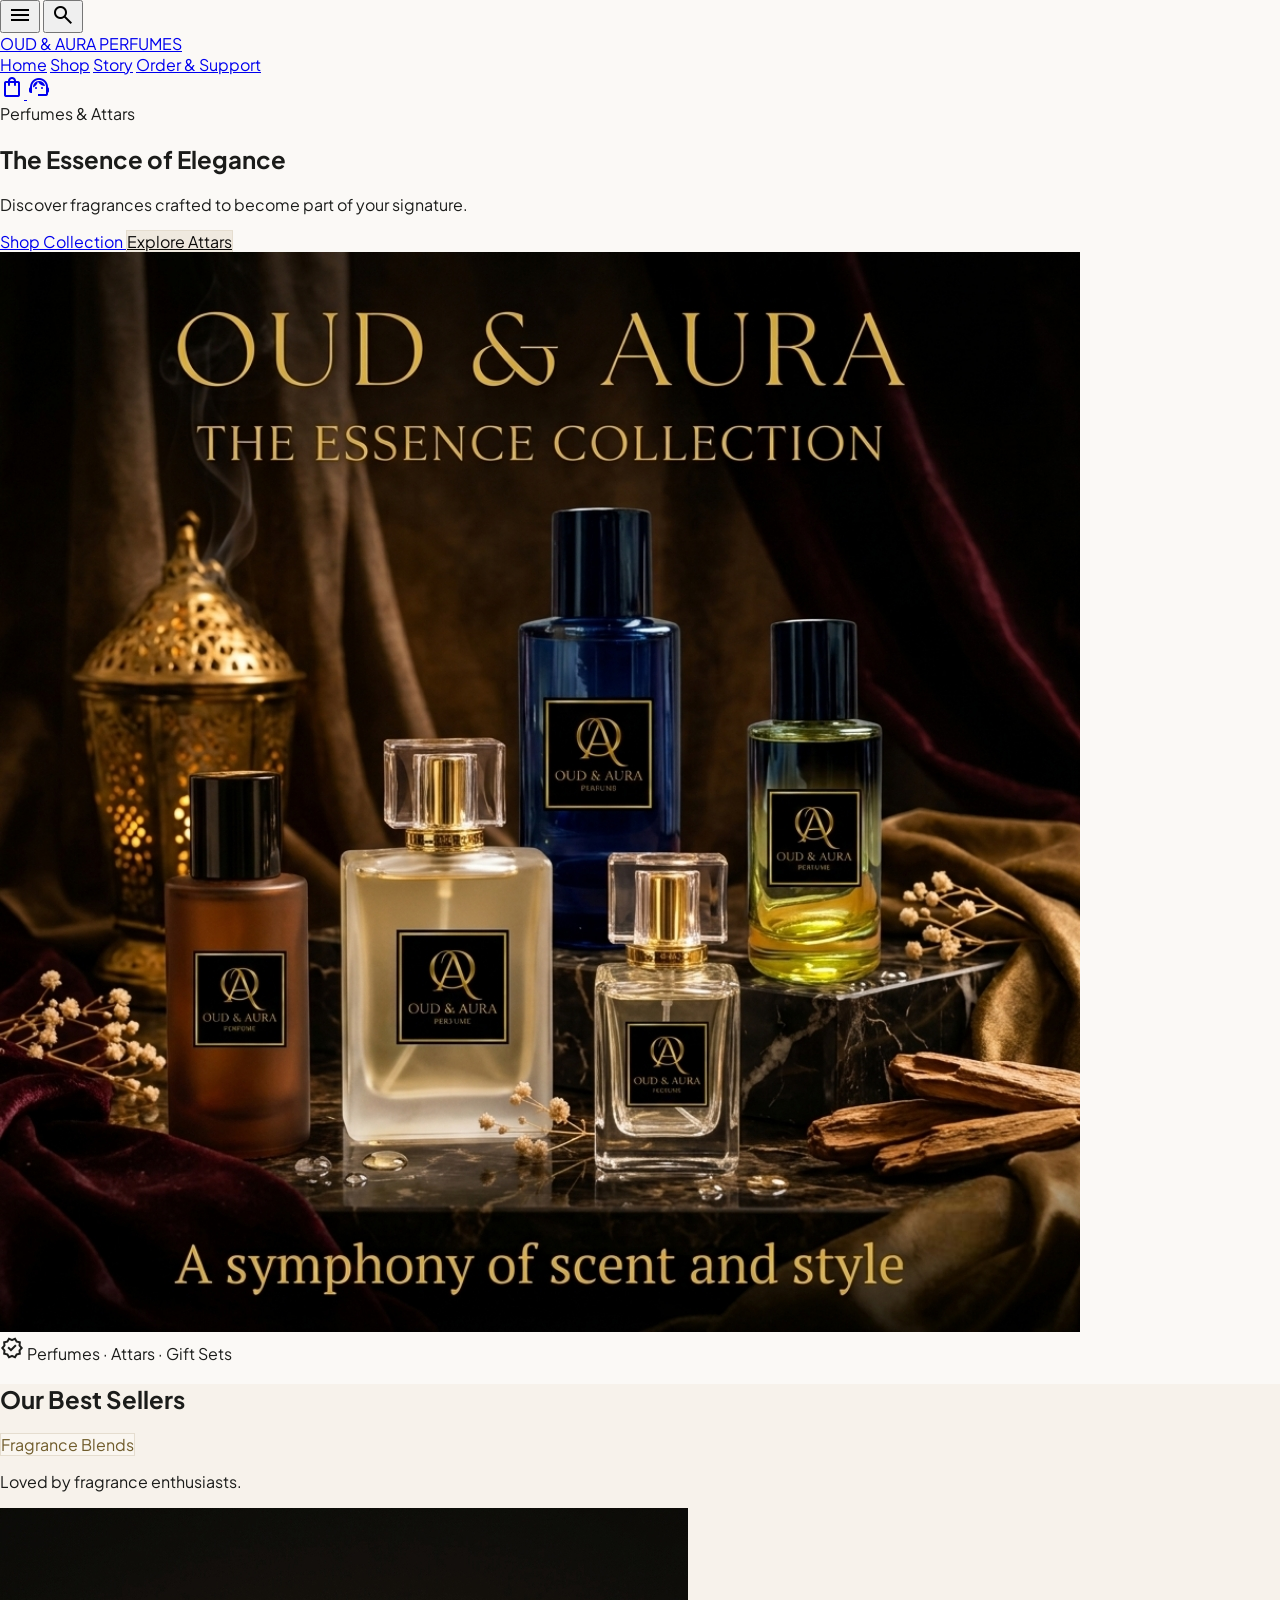
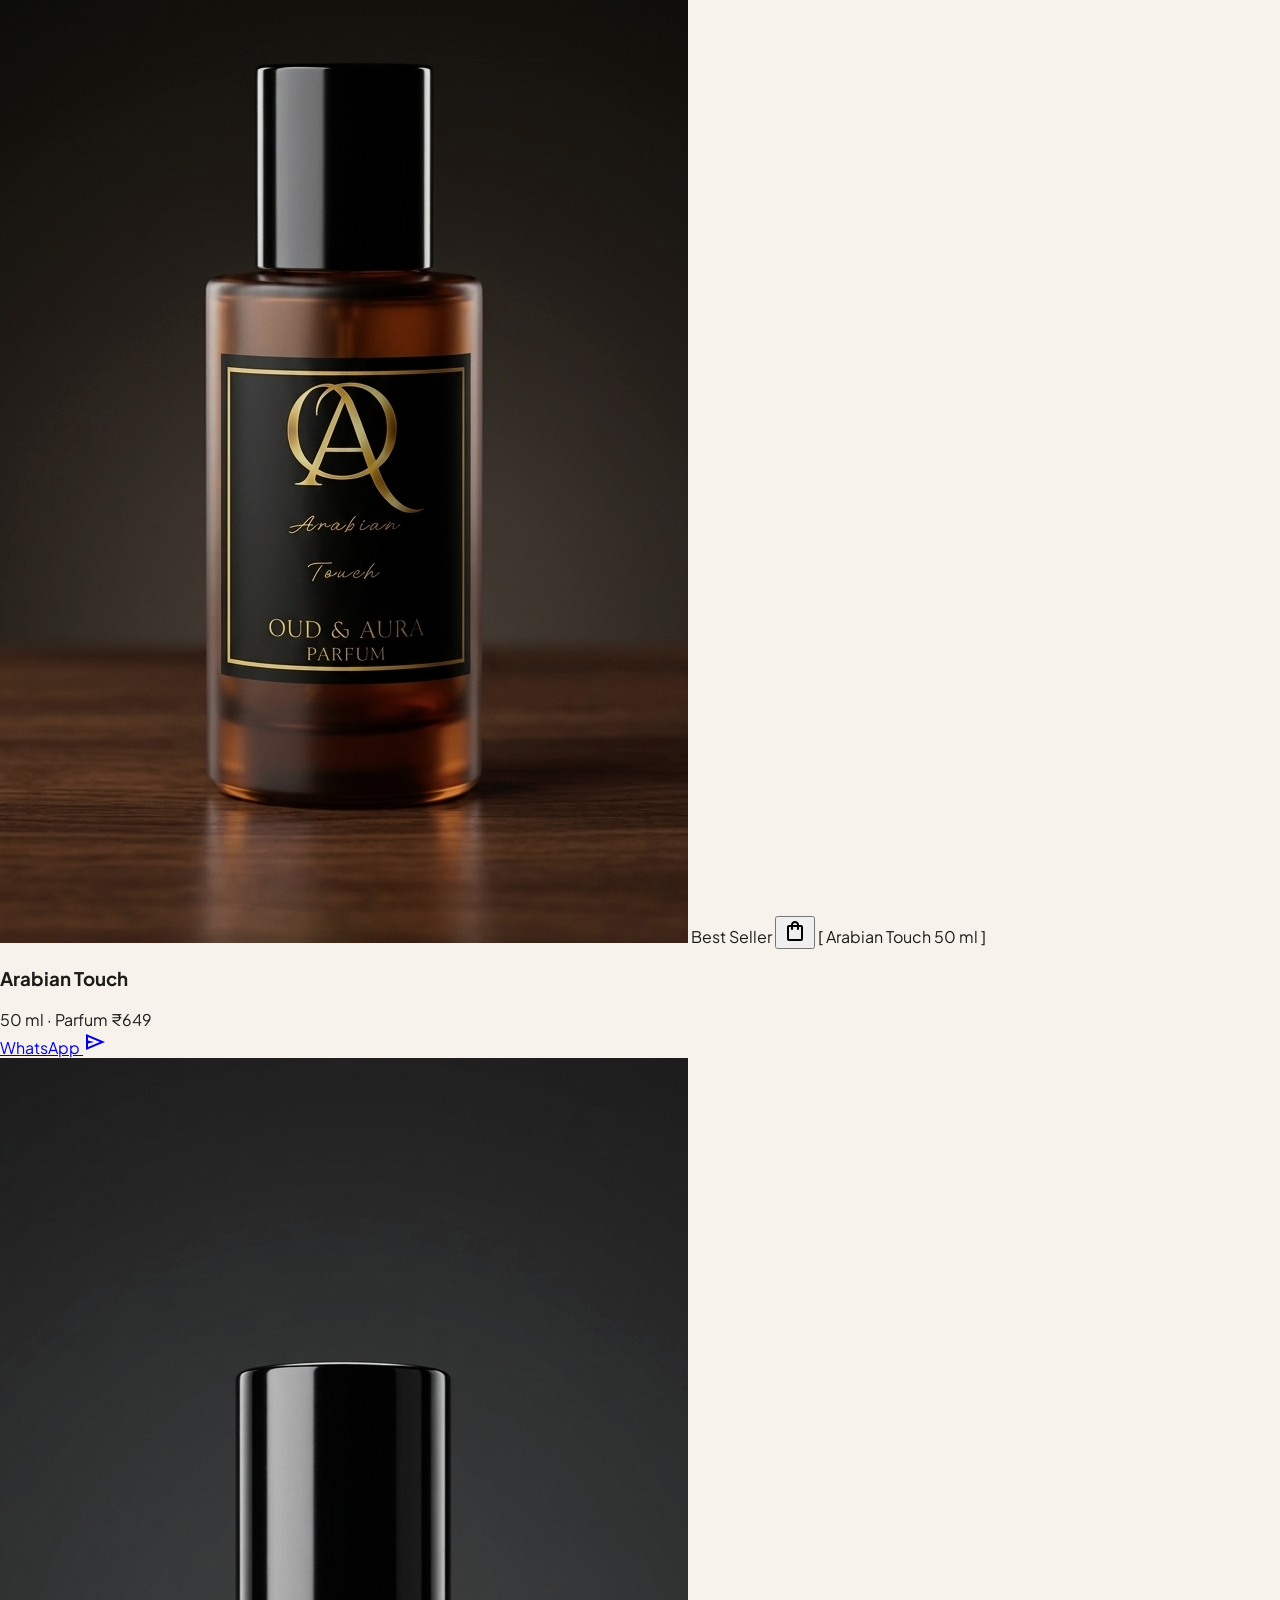
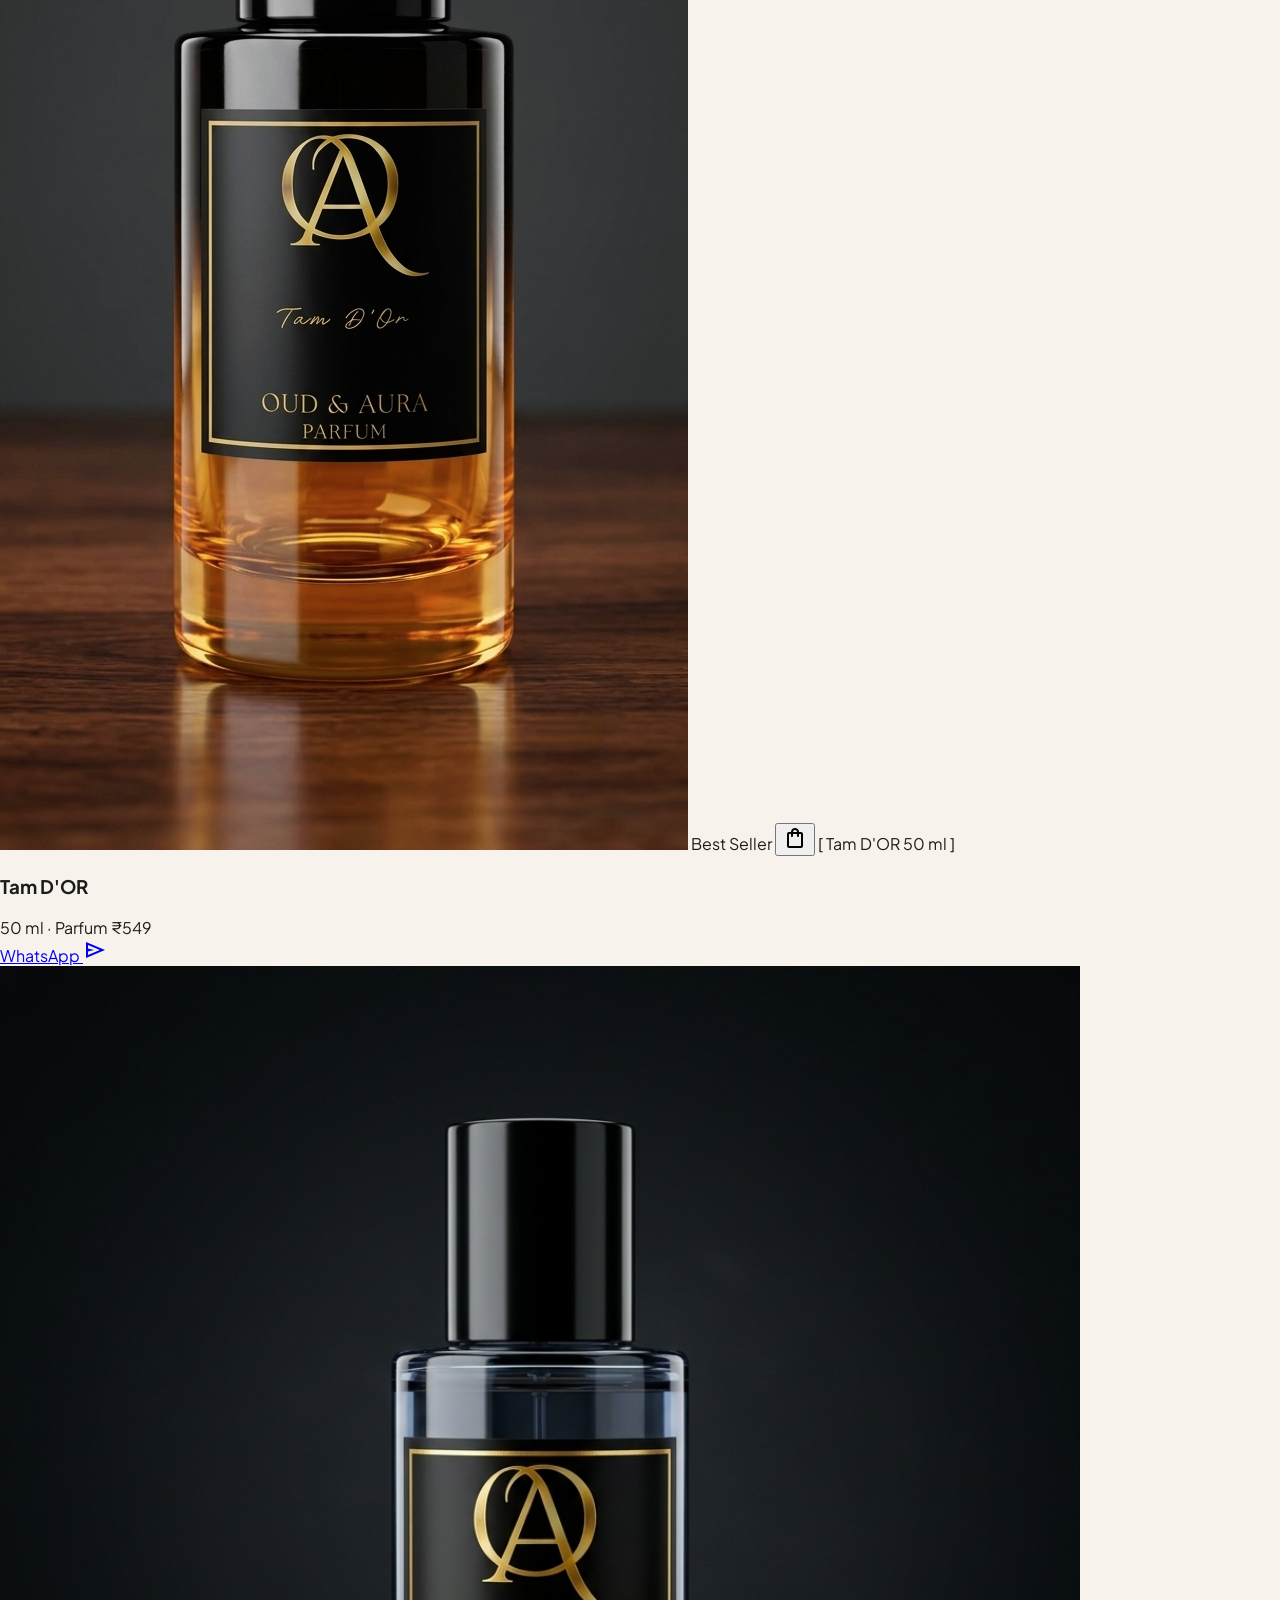
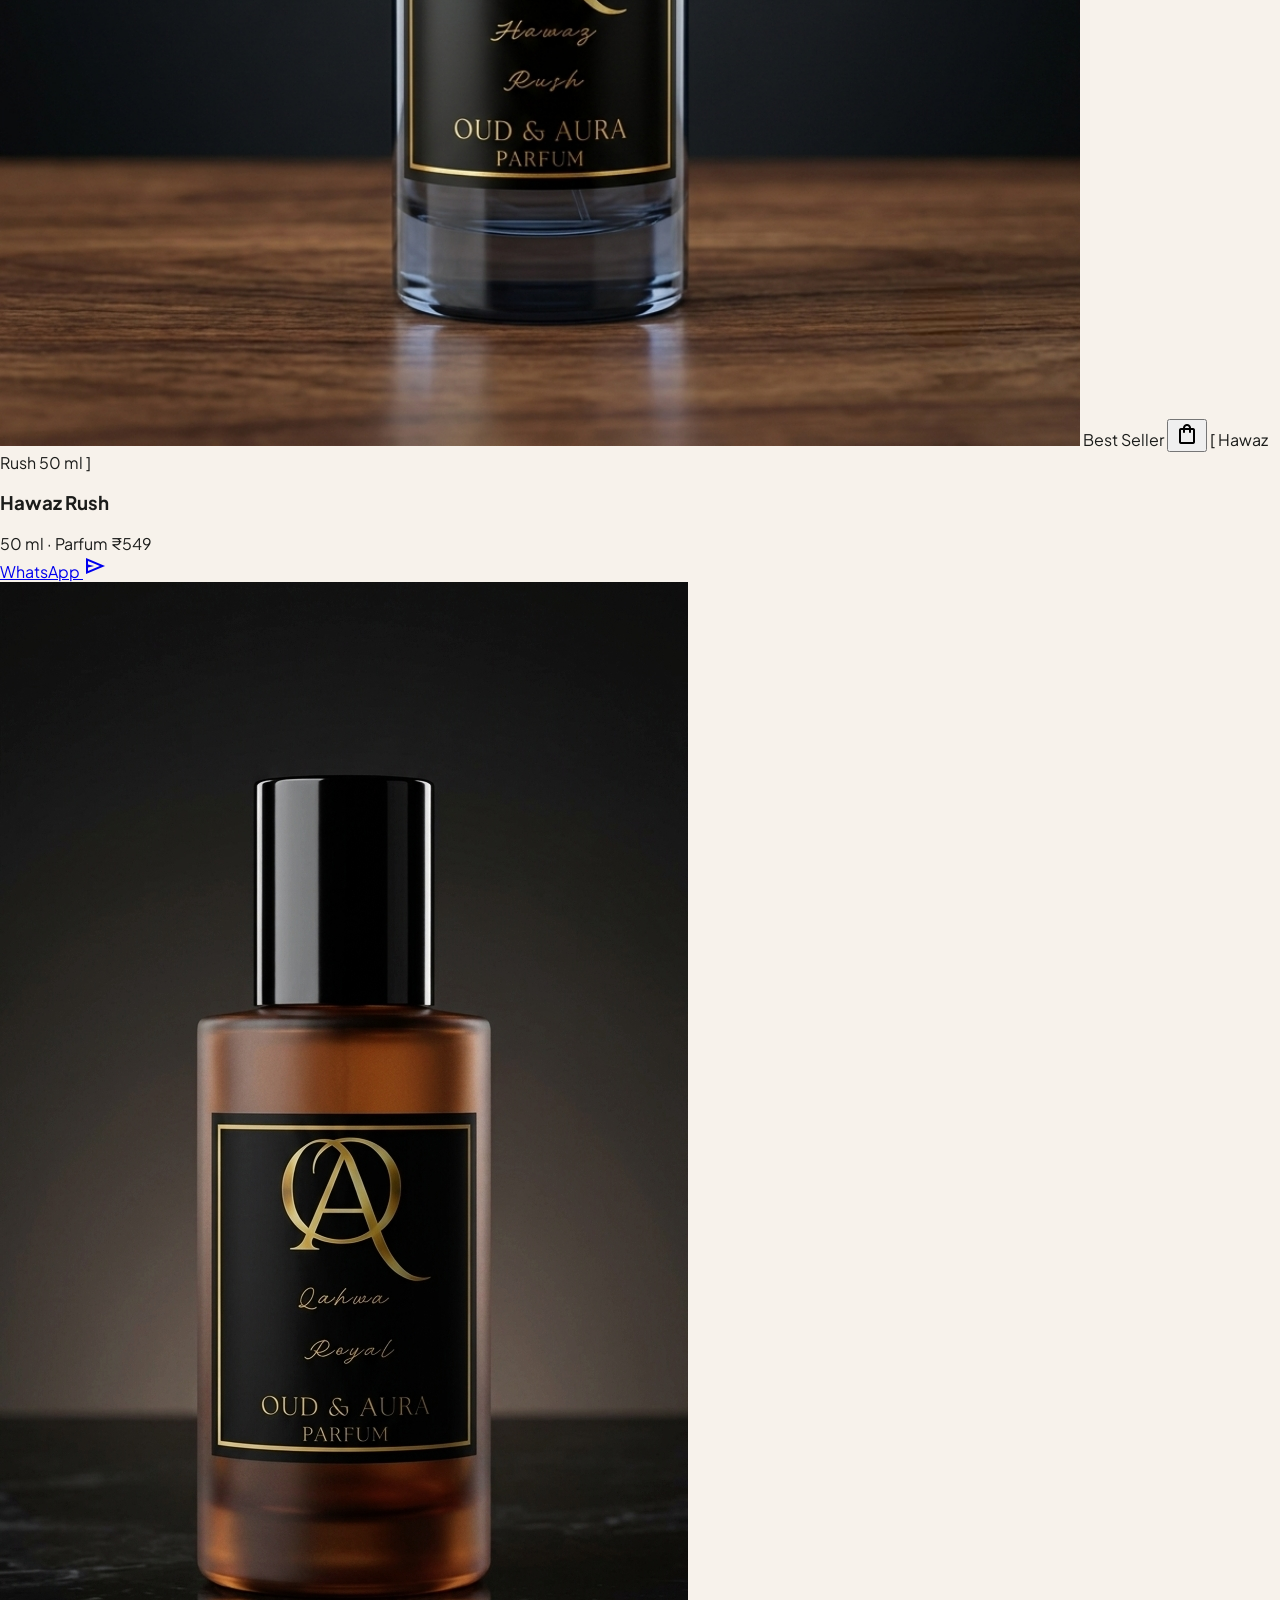
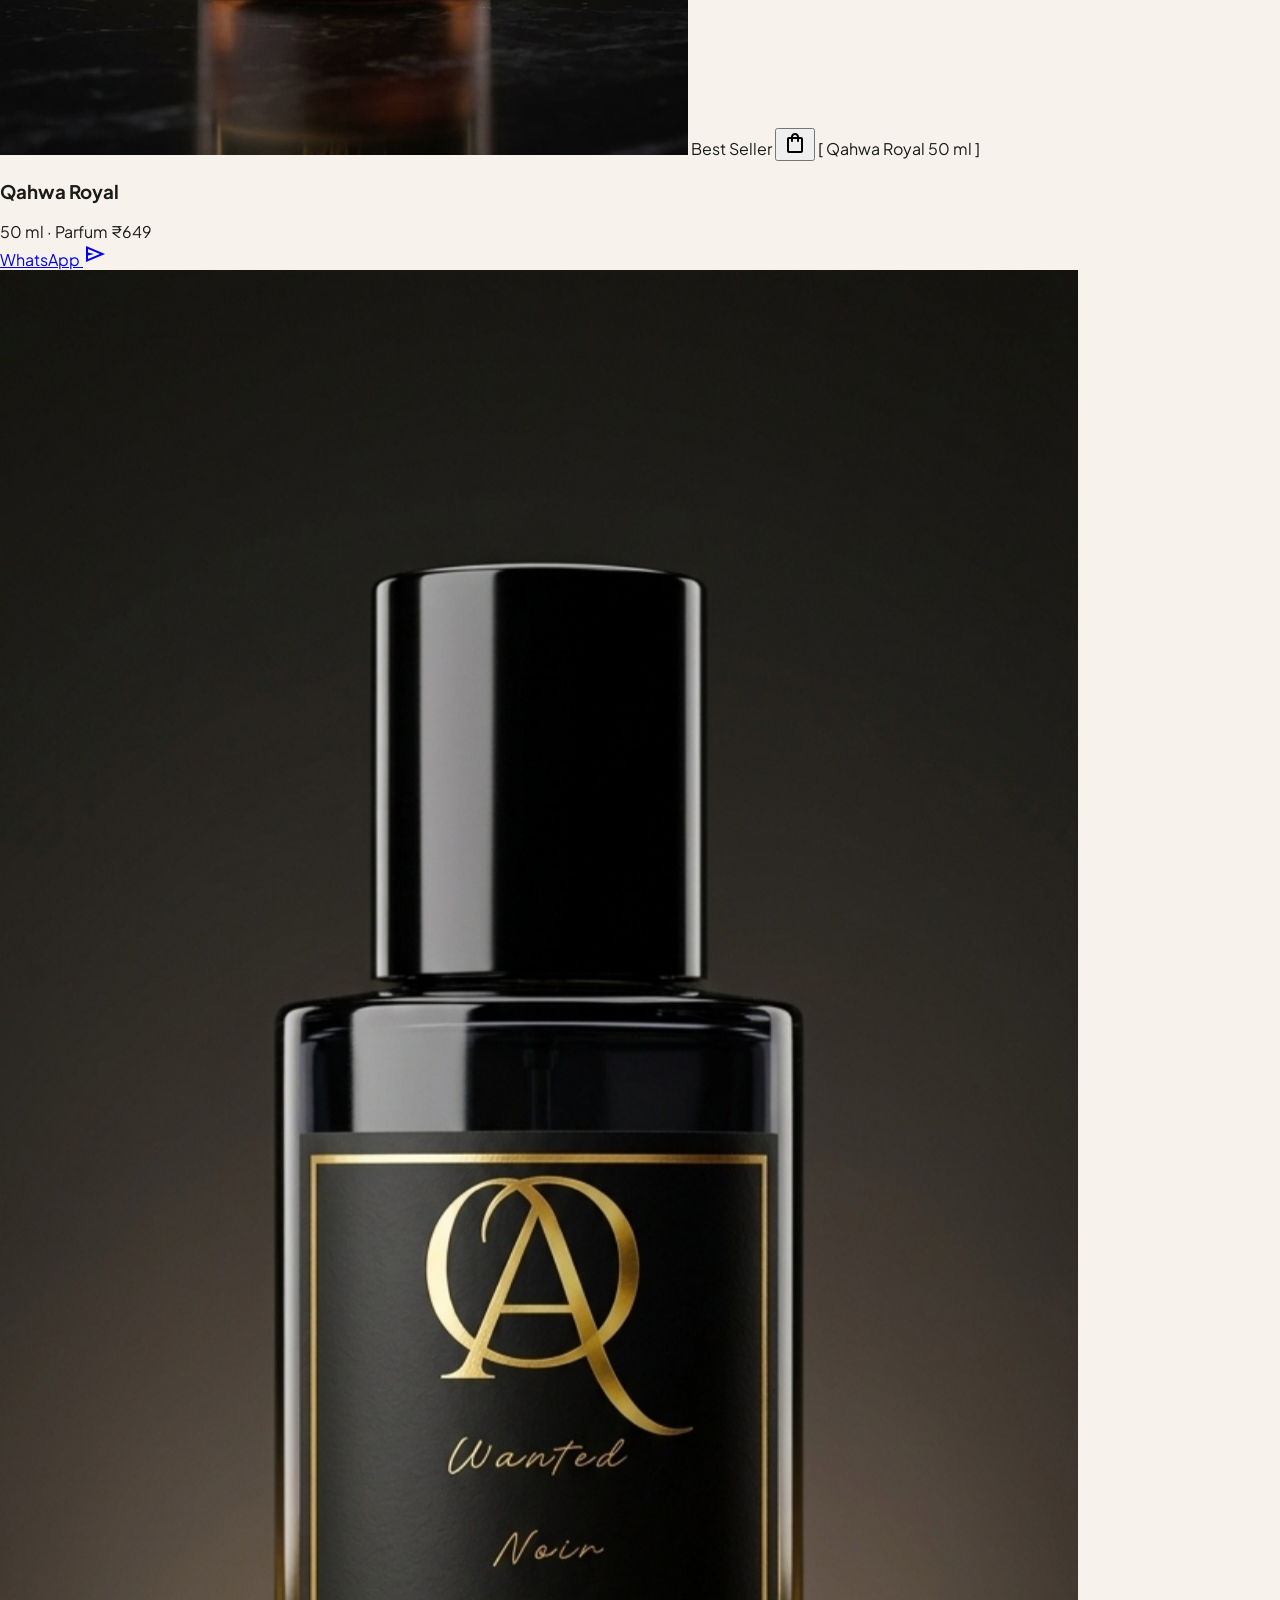
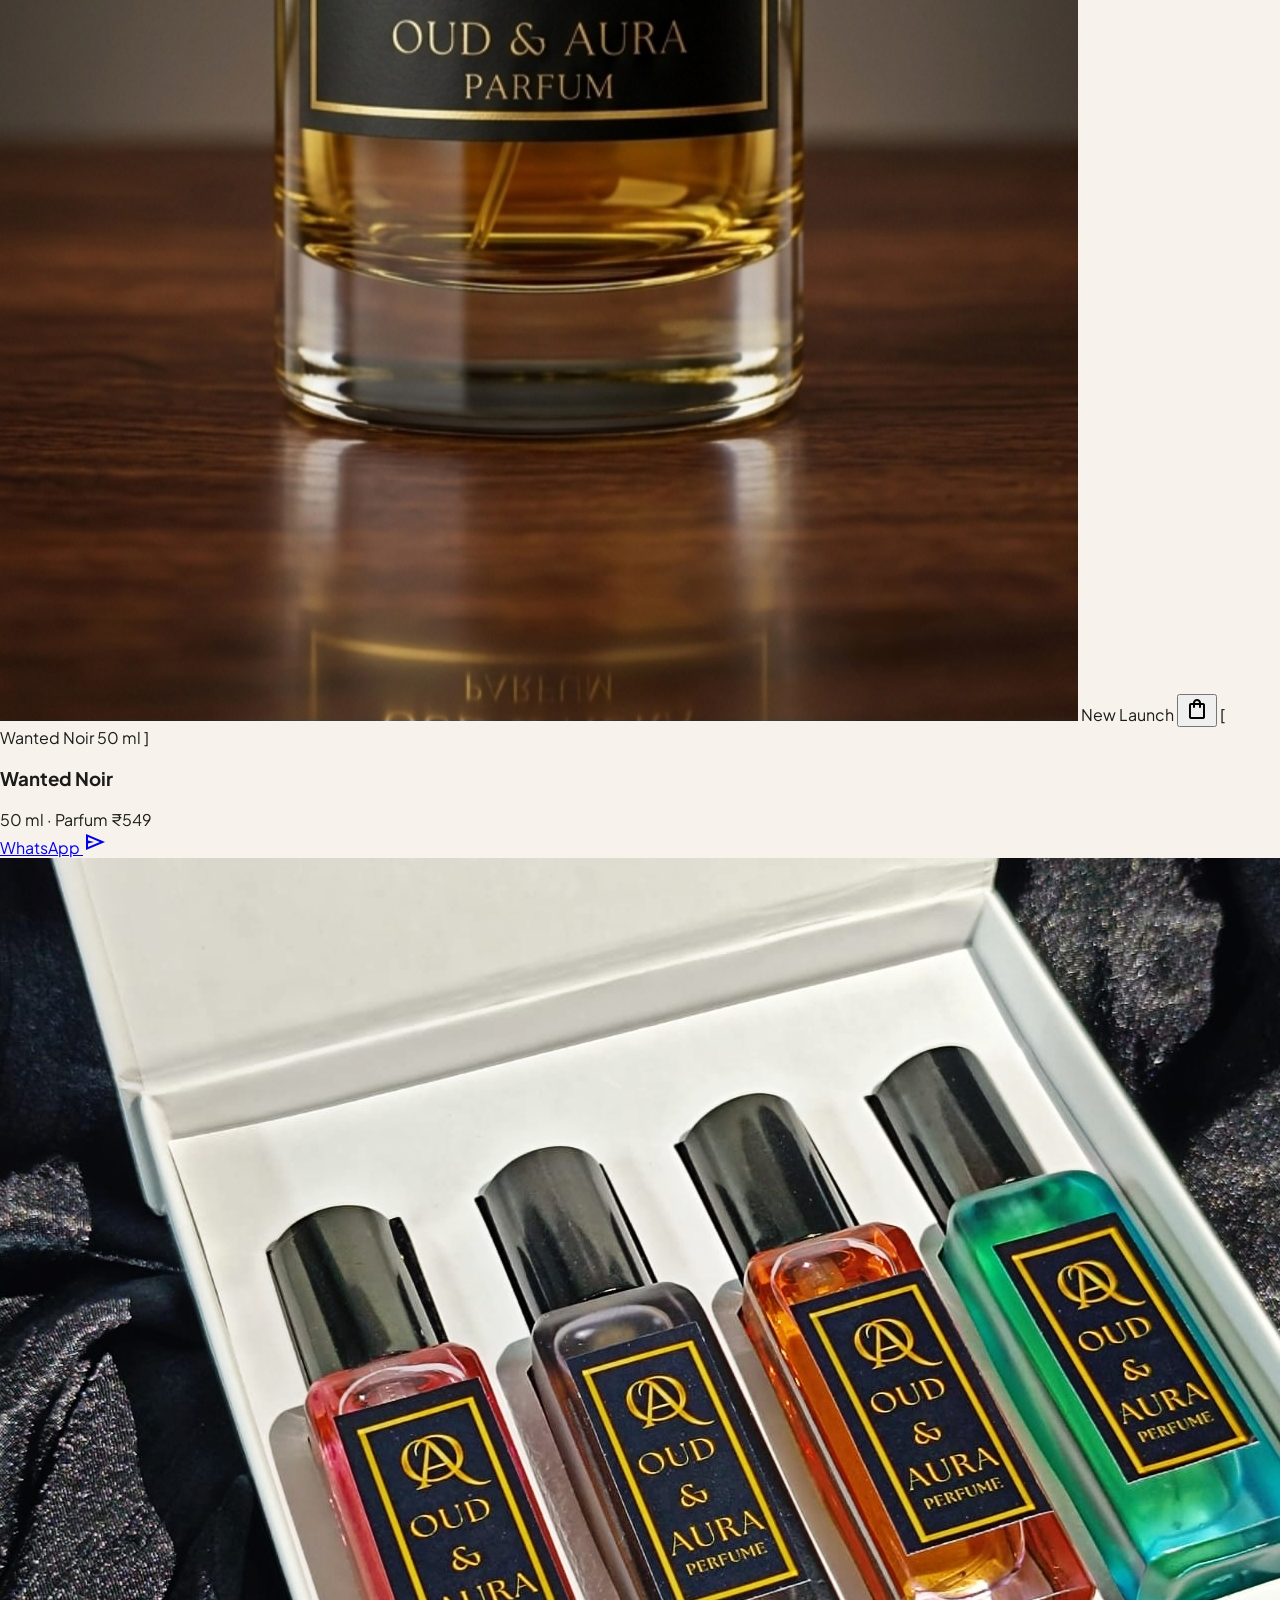
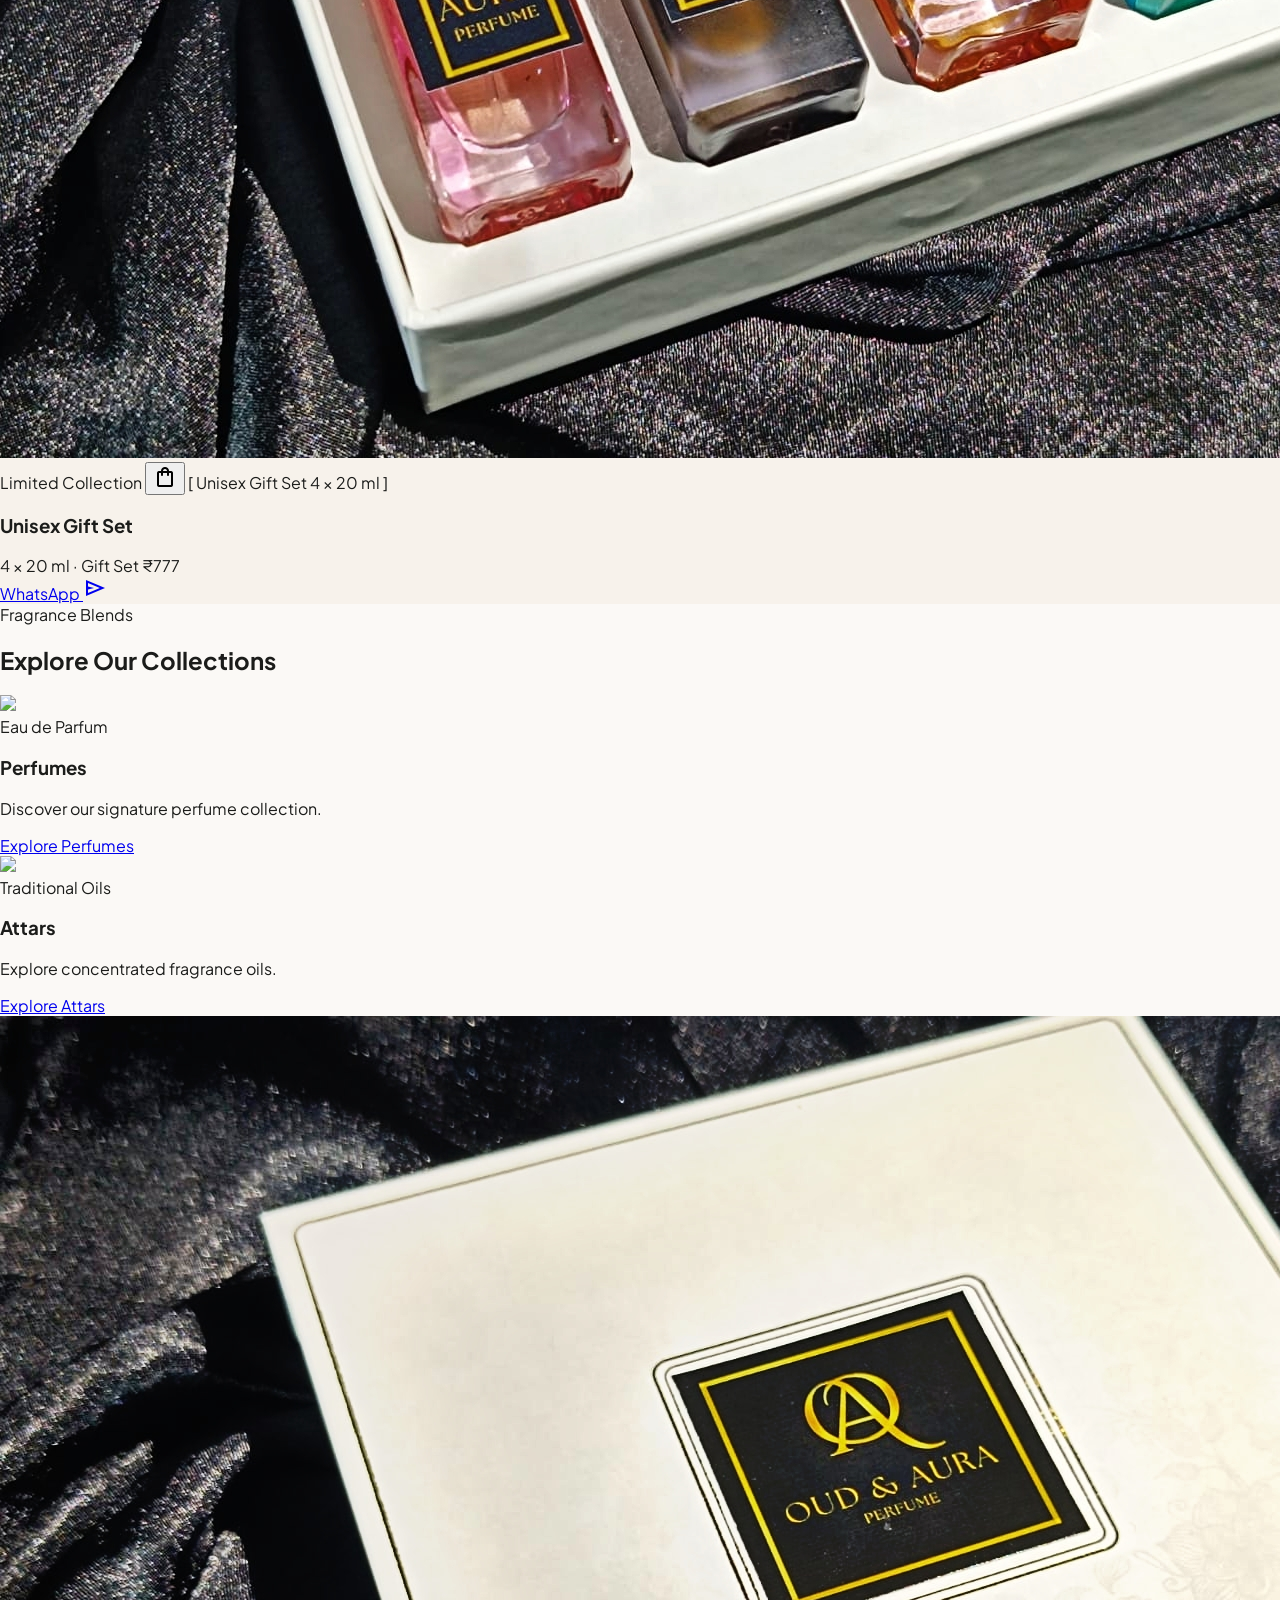
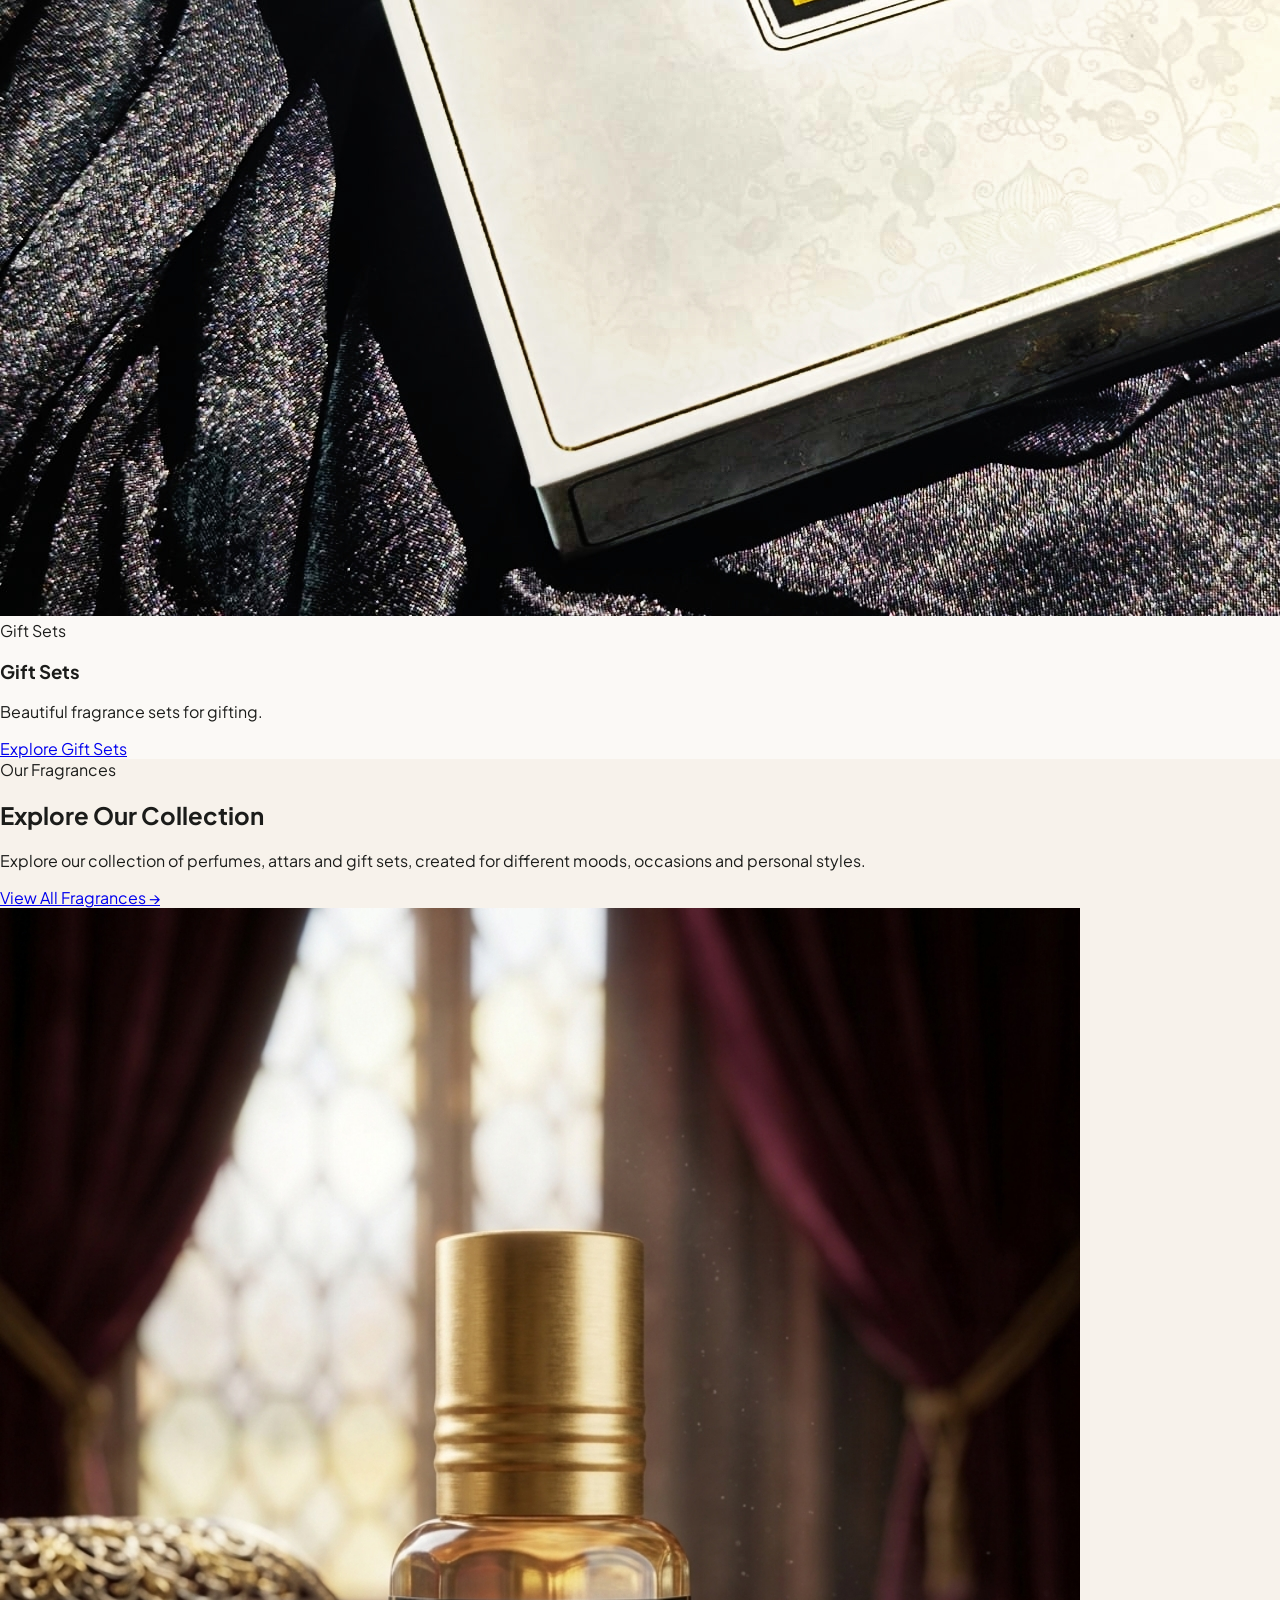
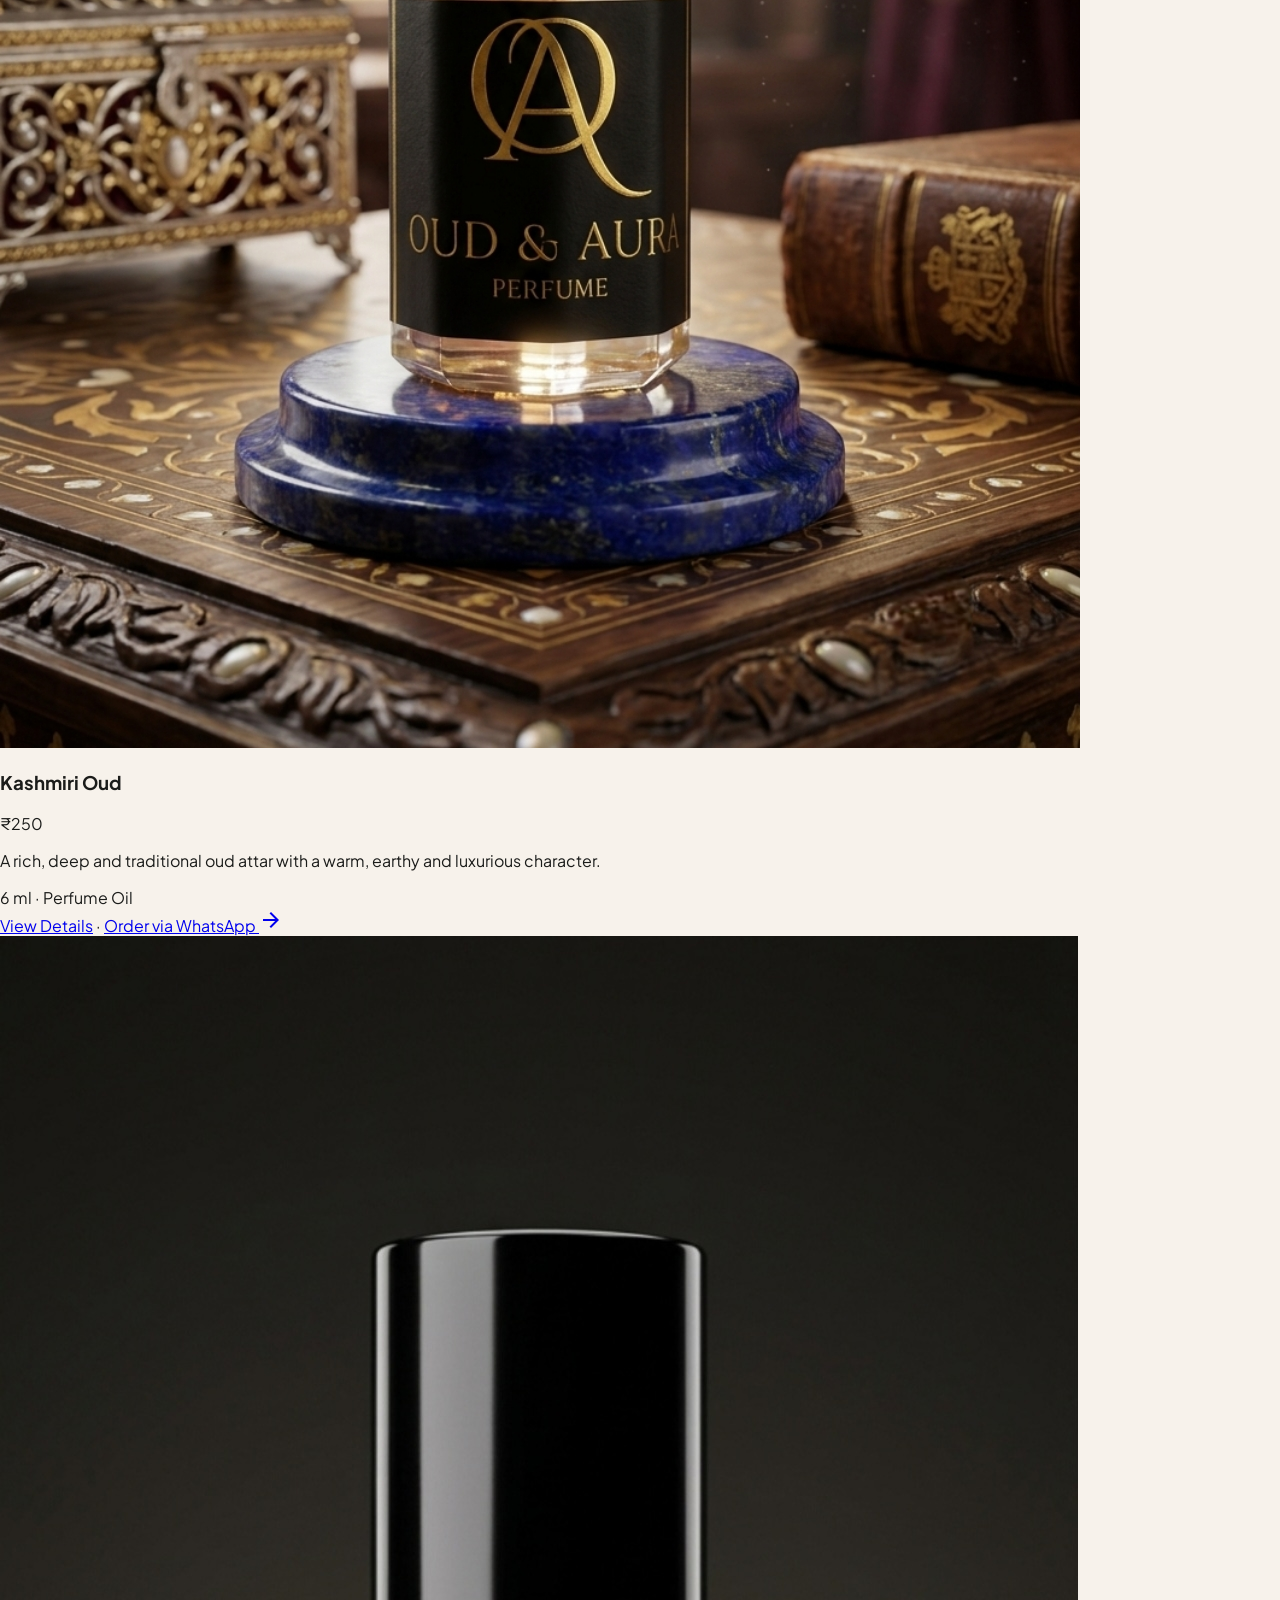
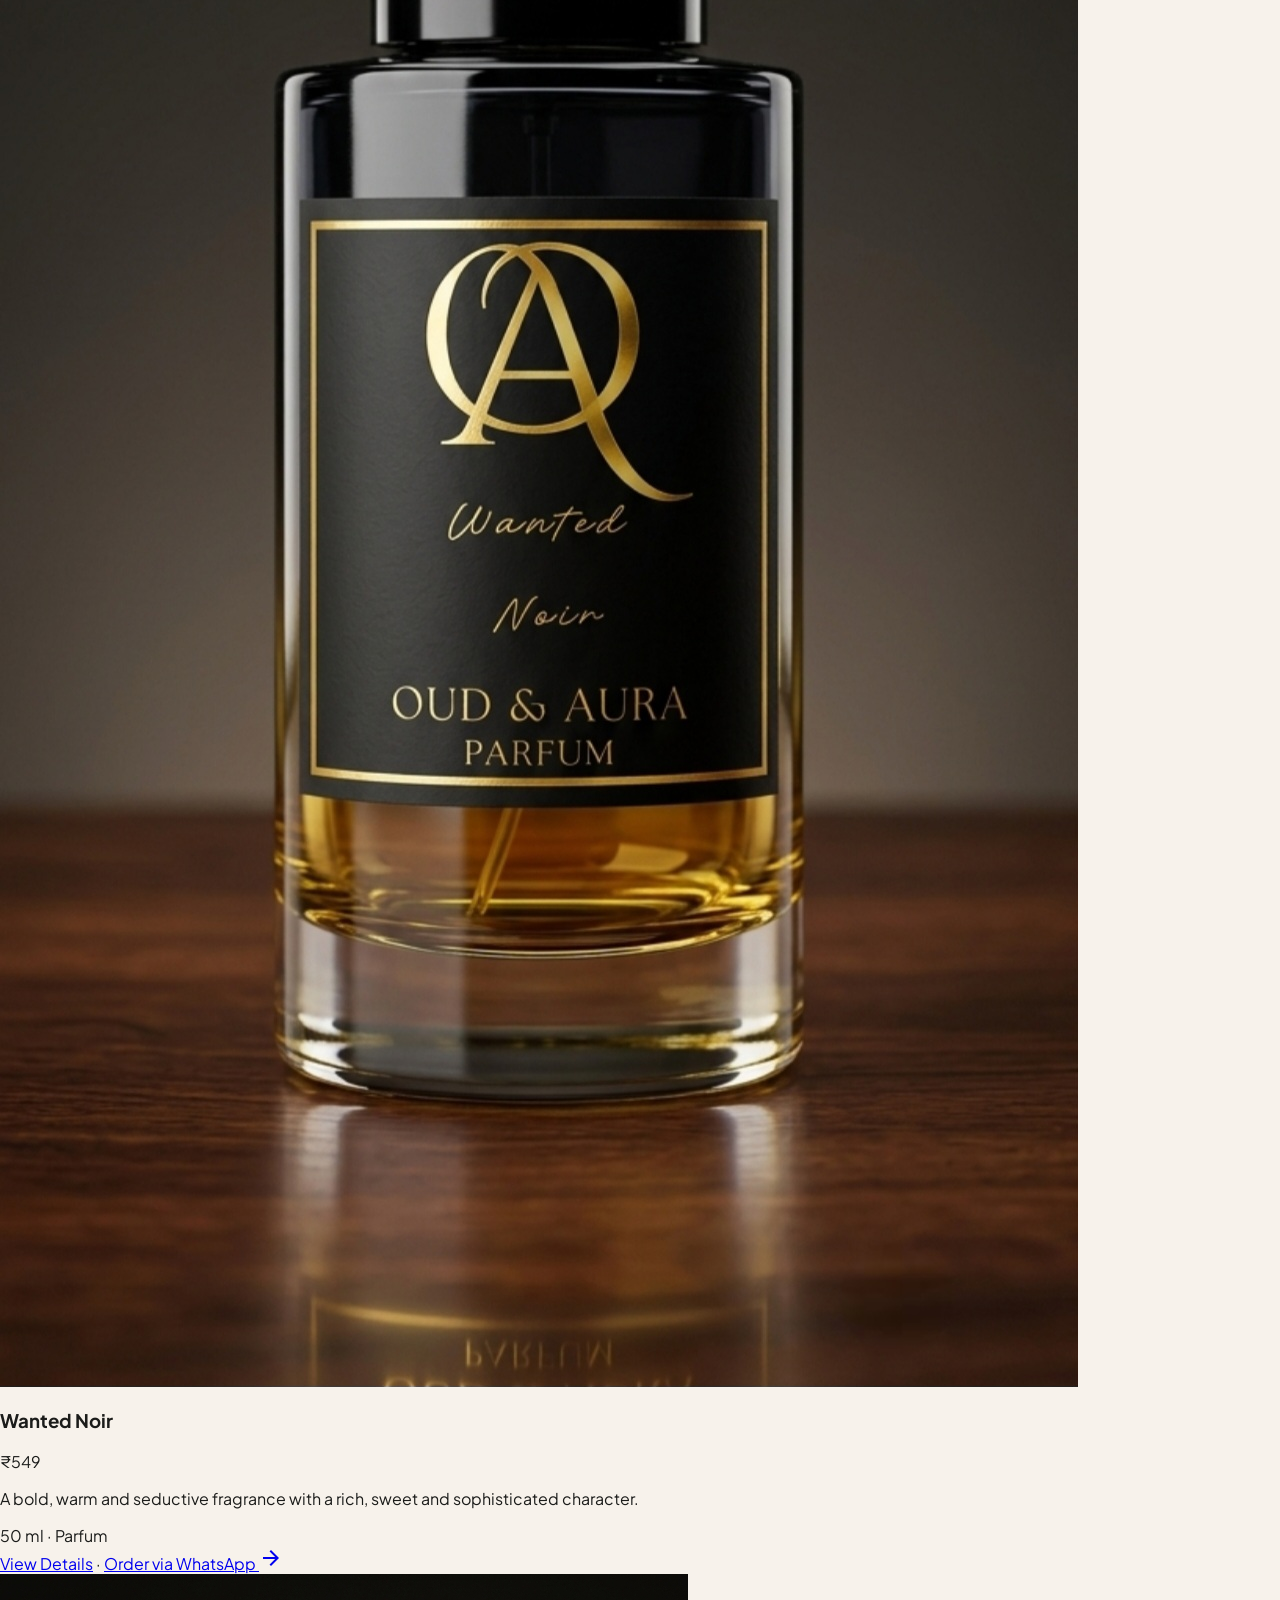
==== index.html @ eca5e781 "Add Wanted Noir fragrance, product photos, and catalog updates" ====
<!DOCTYPE html>
<html class="light" lang="en">
<head>
  <meta charset="utf-8">
  <meta content="width=device-width, initial-scale=1.0, maximum-scale=1.0, user-scalable=no, viewport-fit=cover" name="viewport">
  <title>Oud &amp; Aura | Perfumes &amp; Attars</title>
  <link href="https://fonts.googleapis.com" rel="preconnect">
  <link crossorigin="" href="https://fonts.gstatic.com" rel="preconnect">
  <link href="https://fonts.googleapis.com/css2?family=Playfair+Display:ital,wght@0,400;0,500;0,600;1,400&amp;family=Plus+Jakarta+Sans:wght@300;400;500;600&amp;display=swap" rel="stylesheet">
  <link href="https://fonts.googleapis.com/css2?family=Material+Symbols+Outlined:opsz,wght,FILL,GRAD@20..48,100..700,0..1,-50..200" rel="stylesheet">
  <script src="https://cdn.tailwindcss.com"></script>
  <script id="tailwind-config">
    tailwind.config = {
      darkMode: "class",
      theme: {
        extend: {
          colors: {
            "tertiary-fixed": "#ede0d7", "on-primary": "#ffffff", "inverse-primary": "#cac6c3", "primary-fixed-dim": "#cac6c3",
            secondary: "#875200", background: "#fbf9f6", "error-container": "#ffdad6", "outline-variant": "#cdc5bd",
            "on-background": "#1b1c1a", "surface-container-lowest": "#ffffff", "on-error-container": "#93000a",
            "surface-container-low": "#f5f3f0", "inverse-surface": "#30312f", "tertiary-fixed-dim": "#d0c4bb",
            "primary-container": "#1d1b1a", "on-tertiary-fixed": "#201a15", "on-tertiary-container": "#8c827a",
            "on-tertiary-fixed-variant": "#4d453f", "primary-fixed": "#e6e1df", "inverse-on-surface": "#f2f0ed",
            "secondary-fixed": "#ffddba", primary: "#000000", "on-secondary-container": "#724500",
            "surface-container-highest": "#e4e2df", error: "#ba1a1a", "on-surface": "#1b1c1a",
            "on-primary-container": "#868381", "on-secondary": "#ffffff", "on-surface-variant": "#4b4640",
            "on-secondary-fixed": "#2b1700", "surface-container": "#efeeeb", "surface-dim": "#dbdad7",
            "tertiary-container": "#201a15", "surface-tint": "#605e5c", "secondary-fixed-dim": "#ffb865",
            "surface-variant": "#e4e2df", "secondary-container": "#feb154", "on-tertiary": "#ffffff",
            "on-primary-fixed": "#1d1b1a", "surface-container-high": "#eae8e5", "surface-bright": "#fbf9f6",
            "on-primary-fixed-variant": "#484645", surface: "#fbf9f6", tertiary: "#000000", "on-error": "#ffffff",
            "on-secondary-fixed-variant": "#663d00", outline: "#7c766f"
          },
          fontFamily: {
            "headline-sm": ["Playfair Display"], "display-hero": ["Playfair Display"], "headline-lg": ["Playfair Display"],
            "display-hero-mobile": ["Playfair Display"], "label-caps": ["Plus Jakarta Sans"], "headline-md": ["Playfair Display"],
            "body-lg": ["Plus Jakarta Sans"], "body-md": ["Plus Jakarta Sans"], "body-sm": ["Plus Jakarta Sans"],
            "headline-lg-mobile": ["Playfair Display"], "label-sm": ["Plus Jakarta Sans"], headline: ["Playfair Display"],
            display: ["Playfair Display"], body: ["Plus Jakarta Sans"], label: ["Plus Jakarta Sans"]
          },
          spacing: {
            "margin-mobile": "1.25rem", "space-xl": "3rem", margin: "3rem", "space-xs": "0.25rem",
            "space-sm": "0.5rem", "space-md": "1rem", "gutter-mobile": "0.75rem", gutter: "1.25rem", "space-lg": "1.75rem"
          }
        }
      }
    };
  </script>
  <link rel="stylesheet" href="css/styles.css">
</head>
<body class="bg-surface text-on-surface font-body-md flex flex-col min-h-screen relative">

  <!-- TOP APP HEADER -->
  <header class="fixed top-0 inset-x-0 z-50 bg-surface/90 backdrop-blur-xl shadow-[0_1px_12px_rgba(0,0,0,0.03)] pt-safe">
    <div class="max-w-7xl mx-auto h-16 px-margin-mobile flex items-center justify-between">
      <!-- Left: Menu & Search -->
      <div class="flex items-center gap-space-xs">
        <button id="openMenuBtn" aria-label="Open Menu" class="w-11 h-11 flex items-center justify-center text-on-surface hover:text-secondary transition-colors" type="button">
          <span class="material-symbols-outlined text-[24px]">menu</span>
        </button>
        <button aria-label="Search Fragrances" class="openSearchBtn w-11 h-11 flex items-center justify-center text-on-surface hover:text-secondary transition-colors" type="button">
          <span class="material-symbols-outlined text-[22px]">search</span>
        </button>
      </div>

      <!-- Center: Brand Logo -->
      <a class="flex flex-col items-center justify-center text-center select-none" href="index.html">
        <span class="font-headline-sm text-headline-sm tracking-[0.18em] text-primary uppercase">OUD &amp; AURA</span>
        <span class="header-subtitle font-label-caps text-[9px] tracking-[0.24em] text-secondary uppercase -mt-0.5" data-config="brand-subtitle">PERFUMES</span>
      </a>

      <!-- Desktop Navigation Links (Hidden on small mobile) -->
      <nav class="hidden md:flex items-center space-x-6 ml-8">
        <a href="index.html" data-nav="home" class="font-label-caps text-xs uppercase tracking-widest text-primary font-semibold hover:text-secondary transition-colors">Home</a>
        <a href="shop.html" data-nav="shop" class="font-label-caps text-xs uppercase tracking-widest text-on-surface-variant hover:text-primary transition-colors">Shop</a>
        <a href="about.html" data-nav="about" class="font-label-caps text-xs uppercase tracking-widest text-on-surface-variant hover:text-primary transition-colors">Story</a>
        <a href="contact.html" data-nav="contact" class="font-label-caps text-xs uppercase tracking-widest text-on-surface-variant hover:text-primary transition-colors">Order &amp; Support</a>
      </nav>

      <!-- Right: Shopping Bag & Advisor Profile -->
      <div class="flex items-center gap-space-xs">
        <a aria-label="Shopping Bag" class="openCartBtn relative w-11 h-11 flex items-center justify-center text-on-surface hover:text-secondary transition-colors cursor-pointer" href="#">
          <span class="material-symbols-outlined text-[22px]">shopping_bag</span>
          <span class="cart-count-badge absolute top-2 right-2 min-w-[16px] h-[16px] px-1 rounded-full bg-primary text-on-primary font-label-caps text-[9px] flex items-center justify-center leading-none" style="display:none;">0</span>
        </a>
        <a href="contact.html" aria-label="Order &amp; Support" class="w-8 h-8 rounded-full bg-primary flex items-center justify-center ml-1 text-on-primary hover:bg-secondary transition-colors">
          <span class="material-symbols-outlined text-[18px]">support_agent</span>
        </a>
      </div>
    </div>
  </header>

  <!-- MAIN VIEW CONTAINER -->
  <main class="flex-1 flex flex-col relative w-full pt-16 pb-36 bg-surface">
    <div class="max-w-4xl mx-auto w-full text-on-surface">

      <!-- 1. HERO SECTION -->
      <section class="relative px-margin-mobile pt-6 pb-12 flex flex-col items-center text-center">
        <!-- Ambient aura glow -->
        <div class="absolute -top-10 left-1/2 -translate-x-1/2 w-72 h-72 rounded-full blur-3xl pointer-events-none -z-10" style="background-color: rgba(203, 178, 121, 0.22);"></div>
        
        <span class="font-label-caps text-label-caps text-secondary tracking-[0.24em] uppercase mb-3">
          Perfumes &amp; Attars
        </span>
        <h1 class="font-headline-lg-mobile text-headline-lg-mobile text-primary tracking-tight max-w-sm mb-3">
          The Essence of Elegance
        </h1>
        <p class="font-body-md text-body-md text-on-surface-variant max-w-md font-light mb-6">
          Discover fragrances crafted to become part of your signature.
        </p>

        <!-- CTAs -->
        <div class="w-full flex flex-col sm:flex-row gap-space-sm items-center justify-center mb-8">
          <a class="w-full sm:w-auto px-8 py-3.5 bg-primary text-on-primary font-label-caps text-label-caps uppercase tracking-[0.16em] text-center shadow-md active:scale-[0.98] transition-transform" href="shop.html">
            Shop Collection
          </a>
          <a class="w-full sm:w-auto px-8 py-3.5 font-label-caps text-label-caps uppercase tracking-[0.16em] text-center active:scale-[0.98] transition-transform" href="shop.html?category=attars" style="background-color: rgb(239, 233, 223); color: rgb(13, 12, 11); border: 1px solid rgb(229, 221, 207);">
            Explore Attars
          </a>
        </div>

        <!-- Editorial Product Hero Card -->
        <div class="relative w-full max-w-lg mx-auto rounded-2xl overflow-hidden bg-[#0D0C0B] shadow-md flex flex-col items-center border border-[#E5DDCF]/60">
          <div class="relative w-full aspect-square flex items-center justify-center overflow-hidden">
            <img class="w-full h-full object-cover transition-transform duration-700 hover:scale-105" src="homepagelogo.jpg" alt="Oud &amp; Aura - The Essence Collection">
          </div>
        </div>

        <!-- Social Proof Tag -->
        <div class="mt-6 flex items-center gap-2 text-on-surface-variant">
          <span class="material-symbols-outlined text-secondary text-[16px]">verified</span>
          <span class="font-label-caps text-[10px] tracking-[0.18em] uppercase">Perfumes · Attars · Gift Sets</span>
        </div>
      </section>

      <!-- 2. OUR BEST SELLERS SECTION -->
      <section class="px-margin-mobile py-8 bg-surface-container-low rounded-2xl mx-margin-mobile mb-8" style="background-color: rgb(247, 242, 235);">
        <div class="flex flex-col mb-6">
          <div class="flex items-center justify-between">
            <h2 class="font-headline-sm text-headline-sm text-primary">Our Best Sellers</h2>
            <span class="font-label-caps text-[9px] uppercase tracking-wider bg-surface px-2 py-0.5 text-on-tertiary-container rounded" style="background-color: rgb(250, 246, 240); color: rgb(112, 92, 43); border: 1px solid rgb(229, 221, 207);">Fragrance Blends</span>
          </div>
          <p class="font-body-sm text-body-sm text-on-surface-variant mt-1">Loved by fragrance enthusiasts.</p>
        </div>

        <!-- Responsive Best Sellers Product Grid (Loaded dynamically from data/products.js) -->
        <div class="grid grid-cols-2 sm:grid-cols-2 lg:grid-cols-4 gap-gutter-mobile" id="bestSellersContainer">
          <!-- Populated by JS -->
        </div>
      </section>

      <!-- 3. SHOP BY COLLECTION -->
      <section class="px-margin-mobile py-10 flex flex-col">
        <div class="text-center mb-6">
          <span class="font-label-caps text-label-caps text-secondary uppercase tracking-[0.2em]">Fragrance Blends</span>
          <h2 class="font-headline-sm text-headline-sm text-primary mt-1">Explore Our Collections</h2>
        </div>
        <div class="flex flex-col gap-space-md">
          <!-- Collection 1: Perfumes -->
          <div class="relative rounded-xl overflow-hidden bg-surface-container shadow-sm flex flex-col">
            <div class="h-44 w-full relative overflow-hidden">
              <img class="w-full h-full object-cover" src="https://lh3.googleusercontent.com/aida-public/[base64]" alt="Perfumes Collection">
              <div class="absolute inset-0 bg-gradient-to-t from-primary/80 via-primary/20 to-transparent"></div>
              <div class="absolute bottom-3 left-4 right-4 text-on-primary">
                <span class="font-label-caps text-[10px] tracking-widest text-secondary-fixed uppercase">Eau de Parfum</span>
                <h3 class="font-headline-sm text-headline-sm">Perfumes</h3>
              </div>
            </div>
            <div class="p-4 bg-surface flex items-center justify-between">
              <p class="font-body-sm text-body-sm text-on-surface-variant">Discover our signature perfume collection.</p>
              <a class="px-4 py-2 bg-primary text-on-primary font-label-caps text-label-caps uppercase tracking-wider whitespace-nowrap rounded hover:bg-secondary transition-colors" href="shop.html?category=perfumes">
                Explore Perfumes
              </a>
            </div>
          </div>

          <!-- Collection 2: Attars -->
          <div class="relative rounded-xl overflow-hidden bg-surface-container shadow-sm flex flex-col">
            <div class="h-44 w-full relative overflow-hidden">
              <img class="w-full h-full object-cover" src="https://lh3.googleusercontent.com/aida-public/[base64]" alt="Attars Collection">
              <div class="absolute inset-0 bg-gradient-to-t from-primary/80 via-primary/20 to-transparent"></div>
              <div class="absolute bottom-3 left-4 right-4 text-on-primary">
                <span class="font-label-caps text-[10px] tracking-widest text-secondary-fixed uppercase">Traditional Oils</span>
                <h3 class="font-headline-sm text-headline-sm">Attars</h3>
              </div>
            </div>
            <div class="p-4 bg-surface flex items-center justify-between">
              <p class="font-body-sm text-body-sm text-on-surface-variant">Explore concentrated fragrance oils.</p>
              <a class="px-4 py-2 bg-primary text-on-primary font-label-caps text-label-caps uppercase tracking-wider whitespace-nowrap rounded hover:bg-secondary transition-colors" href="shop.html?category=attars">
                Explore Attars
              </a>
            </div>
          </div>

          <!-- Collection 3: Gift Sets -->
          <div class="relative rounded-xl overflow-hidden bg-surface-container shadow-sm flex flex-col">
            <div class="h-44 w-full relative overflow-hidden">
              <img class="w-full h-full object-cover transition-transform duration-700 hover:scale-105" src="combo2.jpg" alt="Gift Sets Collection">
              <div class="absolute inset-0 bg-gradient-to-t from-primary/80 via-primary/20 to-transparent"></div>
              <div class="absolute bottom-3 left-4 right-4 text-on-primary">
                <span class="font-label-caps text-[10px] tracking-widest text-secondary-fixed uppercase">Gift Sets</span>
                <h3 class="font-headline-sm text-headline-sm">Gift Sets</h3>
              </div>
            </div>
            <div class="p-4 bg-surface flex items-center justify-between">
              <p class="font-body-sm text-body-sm text-on-surface-variant">Beautiful fragrance sets for gifting.</p>
              <a class="px-4 py-2 bg-primary text-on-primary font-label-caps text-label-caps uppercase tracking-wider whitespace-nowrap rounded hover:bg-secondary transition-colors" href="shop.html?category=gifts">
                Explore Gift Sets
              </a>
            </div>
          </div>
        </div>
      </section>

      <!-- 4. EXPLORE OUR COLLECTION (FEATURED CATALOGUE PREVIEW) -->
      <section class="px-margin-mobile py-8 bg-surface-container-low rounded-2xl mx-margin-mobile mb-8" style="background-color: rgb(247, 242, 235);">
        <div class="mb-6 flex justify-between items-end">
          <div>
            <span class="font-label-caps text-label-caps text-secondary uppercase tracking-[0.2em]">Our Fragrances</span>
            <h2 class="font-headline-sm text-headline-sm text-primary mt-1">Explore Our Collection</h2>
            <p class="font-body-sm text-body-sm text-on-surface-variant mt-1">Explore our collection of perfumes, attars and gift sets, created for different moods, occasions and personal styles.</p>
          </div>
          <a href="shop.html" class="hidden sm:inline-flex font-label-caps text-xs text-secondary uppercase tracking-wider hover:underline">
            View All Fragrances &rarr;
          </a>
        </div>

        <div class="flex flex-col gap-space-sm" id="featuredCatalogueList">
          <!-- Populated by JS with Velvet Santal, Amber Rose, Smoky Leather -->
        </div>
      </section>

      <!-- 5. BRAND INTRODUCTION ("Our Brand Story") -->
      <section class="px-margin-mobile py-12 bg-surface text-center flex flex-col items-center">
        <div class="w-8 h-[1px] bg-secondary mb-4"></div>
        <span class="font-label-caps text-label-caps text-secondary uppercase tracking-[0.24em] mb-2">Our Brand Story</span>
        <h2 class="font-headline-md text-headline-md text-primary max-w-xs mb-4">About Oud &amp; Aura</h2>
        <p class="font-body-md text-body-md text-on-surface-variant max-w-lg font-light leading-relaxed mb-4">
          “At Oud &amp; Aura, we believe a fragrance should do more than smell good — it should leave an impression. We created Oud &amp; Aura with one simple idea: premium fragrance shouldn't require a premium price tag.”
        </p>
        <p class="font-body-sm text-body-sm text-on-surface-variant max-w-md leading-relaxed mb-6">
          With up to 50% oil concentration and fragrances lasting 48+ hours, we create scents made to be enjoyed without constant reapplication.
        </p>
        <a href="about.html" class="inline-flex items-center gap-2 px-4 py-2 bg-surface-container rounded-full text-primary hover:text-secondary border border-[#E5DDCF] transition-colors">
          <span class="font-label-caps text-[10px] uppercase tracking-wider font-semibold">Read Our Story</span>
          <span class="material-symbols-outlined text-[14px]">arrow_forward</span>
        </a>
      </section>

      <!-- 6. THE OUD & AURA STANDARD -->
      <section class="px-margin-mobile py-10 bg-surface-container-low rounded-2xl mx-margin-mobile mb-8" style="background-color: rgb(247, 242, 235);">
        <div class="text-center mb-6">
          <span class="font-label-caps text-label-caps text-secondary uppercase tracking-[0.2em]">Signature Standard</span>
          <h2 class="font-headline-sm text-headline-sm text-primary mt-1">The Oud &amp; Aura Standard</h2>
          <p class="font-body-sm text-body-sm text-on-surface-variant mt-1">Quality. Character. Lasting Presence.</p>
        </div>
        <div class="grid grid-cols-1 sm:grid-cols-2 gap-space-sm">
          <!-- Card 1 -->
          <div class="p-4 rounded-xl bg-surface shadow-sm flex items-start gap-3.5 border border-[#E5DDCF]/60">
            <div class="w-10 h-10 rounded-full flex items-center justify-center flex-shrink-0" style="background-color: rgb(203, 178, 121); color: rgb(20, 19, 18);">
              <span class="material-symbols-outlined text-[20px]">person</span>
            </div>
            <div>
              <h3 class="font-headline-sm text-[16px] text-primary">Personal &amp; Expressive</h3>
              <p class="font-body-sm text-body-sm text-on-surface-variant mt-1">
                Fragrance should complement the person wearing it, not overpower them.
              </p>
            </div>
          </div>
          <!-- Card 2 -->
          <div class="p-4 rounded-xl bg-surface shadow-sm flex items-start gap-3.5 border border-[#E5DDCF]/60">
            <div class="w-10 h-10 rounded-full flex items-center justify-center flex-shrink-0" style="background-color: rgb(203, 178, 121); color: rgb(20, 19, 18);">
              <span class="material-symbols-outlined text-[20px]">hourglass_top</span>
            </div>
            <div>
              <h3 class="font-headline-sm text-[16px] text-primary">Concentrated &amp; Long-Lasting</h3>
              <p class="font-body-sm text-body-sm text-on-surface-variant mt-1">
                Up to 50% fragrance oil concentration designed for real-world 48+ hours lasting presence.
              </p>
            </div>
          </div>
          <!-- Card 3 -->
          <div class="p-4 rounded-xl bg-surface shadow-sm flex items-start gap-3.5 border border-[#E5DDCF]/60">
            <div class="w-10 h-10 rounded-full flex items-center justify-center flex-shrink-0" style="background-color: rgb(203, 178, 121); color: rgb(20, 19, 18);">
              <span class="material-symbols-outlined text-[20px]">category</span>
            </div>
            <div>
              <h3 class="font-headline-sm text-[16px] text-primary">Diverse by Design</h3>
              <p class="font-body-sm text-body-sm text-on-surface-variant mt-1">
                Explores oriental, woody, sweet, fresh and modern profiles for every personality.
              </p>
            </div>
          </div>
          <!-- Card 4 -->
          <div class="p-4 rounded-xl bg-surface shadow-sm flex items-start gap-3.5 border border-[#E5DDCF]/60">
            <div class="w-10 h-10 rounded-full flex items-center justify-center flex-shrink-0" style="background-color: rgb(203, 178, 121); color: rgb(20, 19, 18);">
              <span class="material-symbols-outlined text-[20px]">diamond</span>
            </div>
            <div>
              <h3 class="font-headline-sm text-[16px] text-primary">Accessible Luxury</h3>
              <p class="font-body-sm text-body-sm text-on-surface-variant mt-1">
                Making a premium fragrance experience accessible without an unnecessary price tag.
              </p>
            </div>
          </div>
        </div>
      </section>

      <!-- 7. ATTAR SPOTLIGHT -->
      <section class="px-margin-mobile py-12 bg-primary-container text-surface-container-low relative overflow-hidden rounded-2xl mx-margin-mobile mb-8" id="attars" style="background-color: rgb(13, 12, 11);">
        <div class="absolute -right-12 -bottom-12 w-64 h-64 bg-secondary/30 rounded-full blur-3xl pointer-events-none"></div>
        <div class="flex flex-col items-center text-center relative z-10">
          <span class="font-label-caps text-label-caps text-secondary-fixed uppercase tracking-[0.24em] mb-2">Traditional Oils</span>
          <h2 class="font-headline-md text-headline-md text-surface-container-lowest mb-3">Discover Our Attars</h2>
          <p class="font-body-md text-body-md text-on-tertiary-container max-w-sm font-light mb-6">
            Explore traditional attars and concentrated perfume oils with rich and warm fragrance profiles.
          </p>
          <div class="relative w-full aspect-[16/9] rounded-xl overflow-hidden bg-tertiary-container shadow-md mb-6 flex items-center justify-center">
            <img class="w-full h-full object-cover opacity-90" src="https://lh3.googleusercontent.com/aida-public/[base64]" alt="Attars Droplet">
            <div class="absolute inset-0 bg-gradient-to-t from-primary-container via-transparent to-transparent"></div>
            <div class="absolute bottom-3 inset-x-3 text-center">
              <span class="font-label-caps text-[9px] uppercase tracking-widest text-secondary-fixed bg-primary-container/80 px-3 py-1 rounded-full backdrop-blur-xs">
                [ Traditional Attars &amp; Perfume Oils ]
              </span>
            </div>
          </div>
          <a class="w-full sm:w-auto px-8 py-3.5 bg-secondary text-surface-container-lowest font-label-caps text-label-caps uppercase tracking-[0.16em] text-center rounded active:scale-[0.98] transition-transform" href="shop.html?category=attars" style="background-color: rgb(203, 178, 121); color: rgb(13, 12, 11); font-weight: 600;">
            Explore Attars
          </a>
        </div>
      </section>

      <!-- 8. GIFT SET SECTION -->
      <section class="px-margin-mobile py-12 bg-surface">
        <div class="text-center mb-6">
          <span class="font-label-caps text-label-caps text-secondary uppercase tracking-[0.2em]">Gift Sets</span>
          <h2 class="font-headline-sm text-headline-sm text-primary mt-1">Give the Gift of Fragrance</h2>
        </div>
        <div onclick="window.location.href='product.html?id=unisex_giftset'" class="rounded-xl bg-surface-container-low overflow-hidden shadow-sm flex flex-col p-4 border border-[#E5DDCF]/60 cursor-pointer transition-all hover:shadow-md">
          <div class="relative w-full aspect-[4/3] sm:aspect-[16/9] rounded-lg overflow-hidden bg-surface-container mb-4">
            <img class="w-full h-full object-cover transition-transform duration-700 hover:scale-105" src="combo1.jpg" alt="Unisex Gift Set" onerror="this.src='combo2.jpg'">
            <span class="absolute top-2.5 left-2.5 bg-primary text-on-primary font-label-caps text-[8px] uppercase tracking-widest px-2.5 py-0.5 rounded-full">Limited Collection</span>
            <button onclick="event.stopPropagation(); addToCart('unisex_giftset', '4 × 20 ml', 777)" 
              aria-label="Add to Bag" 
              class="absolute top-2.5 right-2.5 w-8 h-8 rounded-full bg-white/95 backdrop-blur-sm flex items-center justify-center text-[#141312] hover:text-[#CBB279] hover:bg-white transition-all shadow-sm z-10" 
              type="button" 
              title="Add to Bag">
              <span class="material-symbols-outlined text-[17px] leading-none select-none flex items-center justify-center">shopping_bag</span>
            </button>
          </div>
          <div class="flex items-baseline justify-between mb-1">
            <h3 class="font-headline-sm text-headline-sm text-primary">Unisex Gift Set</h3>
            <div class="flex items-baseline gap-2">
              <span class="font-body-md text-[13px] text-on-surface-variant line-through">₹800</span>
              <span class="font-body-md text-[19px] font-semibold text-primary">₹777</span>
            </div>
          </div>
          <span class="font-label-caps text-[11px] text-secondary tracking-wider uppercase mb-2">4 × 20 ml · Luxury Discovery Set</span>
          <p class="font-body-sm text-body-sm text-on-surface-variant font-light mb-5">
            A versatile collection of four captivating fragrances (Arabian Touch, Tam D'Or, Ruh Arab, and Hawaz Rush), blending rich, warm, woody, and fresh characters for every mood, occasion, and gifting.
          </p>
          <div class="flex flex-col sm:flex-row gap-2">
            <a onclick="event.stopPropagation();" class="w-full py-3 bg-primary text-on-primary font-label-caps text-label-caps uppercase tracking-wider text-center rounded hover:bg-secondary transition-colors" href="product.html?id=unisex_giftset">
              Explore Gift Set
            </a>
            <a onclick="event.stopPropagation();" id="homeGiftWhatsAppBtn" class="w-full py-3 bg-surface text-primary font-label-caps text-label-caps uppercase tracking-wider text-center rounded shadow-xs flex items-center justify-center gap-1.5 border border-[#E5DDCF] hover:bg-surface-container transition-colors" href="#" target="_blank" rel="noopener">
              <span>Order on WhatsApp</span>
              <span class="material-symbols-outlined text-[14px] text-secondary">send</span>
            </a>
          </div>
        </div>
      </section>

      <!-- 9. INSTAGRAM SECTION -->
      <section class="px-margin-mobile py-8 bg-surface-container-low rounded-2xl mx-margin-mobile mb-8">
        <div class="flex flex-col items-center text-center">
          <div class="w-10 h-10 rounded-full bg-surface shadow-xs flex items-center justify-center text-primary mb-2">
            <span class="material-symbols-outlined text-[20px]">photo_camera</span>
          </div>
          <a class="font-headline-sm text-[18px] text-primary hover:text-secondary transition-colors" data-config="instagram-link" href="#" rel="noopener" target="_blank">
            <span data-config="instagram-handle">@oudandaura</span>
          </a>
          <p class="font-body-sm text-body-sm text-on-surface-variant mt-0.5 mb-5">
            Follow our fragrance journey on Instagram.
          </p>
          <a class="inline-flex items-center gap-2 px-6 py-2.5 bg-surface text-primary font-label-caps text-label-caps uppercase tracking-wider rounded-full shadow-sm hover:bg-surface-container-high transition-colors border border-[#E5DDCF]" data-config="instagram-link" href="#" rel="noopener" target="_blank">
            <span>Follow Us on Instagram</span>
            <span class="material-symbols-outlined text-[14px]">arrow_outward</span>
          </a>
        </div>
      </section>

    </div>
  </main>

  <!-- FOOTER -->
  <footer class="mt-auto bg-primary-container text-surface-container-low px-margin-mobile pt-12 pb-24" style="background-color: rgb(13, 12, 11);">
    <div class="max-w-4xl mx-auto flex flex-col items-center text-center space-y-3">
      <span class="font-headline-sm text-headline-sm tracking-[0.2em] text-surface-container-lowest uppercase">OUD &amp; AURA</span>
      <p class="font-headline-sm text-body-sm italic text-secondary-fixed-dim">The essence of elegance.</p>
      <div class="w-12 h-[1px] bg-secondary/40 my-2"></div>
      
      <!-- Quick Navigation Grid -->
      <div class="mt-6 grid grid-cols-2 sm:grid-cols-3 gap-y-3 gap-x-8 text-center">
        <a class="font-label-caps text-label-caps uppercase text-secondary-fixed-dim hover:text-surface-container-lowest transition-colors" href="shop.html">Shop Collection</a>
        <a class="font-label-caps text-label-caps uppercase text-secondary-fixed-dim hover:text-surface-container-lowest transition-colors" href="shop.html">Best Sellers</a>
        <a class="font-label-caps text-label-caps uppercase text-secondary-fixed-dim hover:text-surface-container-lowest transition-colors" href="shop.html?category=attars">Attars</a>
        <a class="font-label-caps text-label-caps uppercase text-secondary-fixed-dim hover:text-surface-container-lowest transition-colors" href="shop.html?category=gifts">Gift Sets</a>
        <a class="font-label-caps text-label-caps uppercase text-secondary-fixed-dim hover:text-surface-container-lowest transition-colors" href="about.html">Our Story</a>
        <a class="font-label-caps text-label-caps uppercase text-secondary-fixed-dim hover:text-surface-container-lowest transition-colors" href="contact.html">Order &amp; Support</a>
      </div>

      <!-- Contact Info Placeholders -->
      <div class="mt-8 pt-6 flex flex-col items-center space-y-2 border-t border-white/10 w-full">
        <a class="font-label-caps text-[10px] tracking-[0.16em] text-on-tertiary-container hover:text-surface-container-lowest transition-colors" data-config="instagram-link" href="#" target="_blank" rel="noopener">
          <span data-config="instagram-handle">@oudandaura</span> • Instagram
        </a>
        <a class="font-label-caps text-[10px] tracking-[0.16em] text-secondary hover:text-secondary-fixed transition-colors" data-config="whatsapp-link" href="#" target="_blank" rel="noopener">
          <span data-config="whatsapp-number">+91 98765 43210</span> • WhatsApp Orders
        </a>
      </div>

      <!-- Legal Links Placeholders -->
      <div class="mt-6 pt-4 flex flex-wrap justify-center gap-x-4 gap-y-2 text-center">
        <span class="font-label-caps text-[9px] text-on-tertiary-container uppercase">Privacy Policy</span>
        <span class="font-label-caps text-[9px] text-on-tertiary-container uppercase">Terms</span>
        <span class="font-label-caps text-[9px] text-on-tertiary-container uppercase">Shipping</span>
        <span class="font-label-caps text-[9px] text-on-tertiary-container uppercase">Returns</span>
      </div>
      <p class="mt-4 text-center font-label-caps text-[9px] tracking-[0.15em] text-on-tertiary-container/70">© 2025 Oud &amp; Aura. All rights reserved.</p>
    </div>
  </footer>

  <!-- FLOATING WHATSAPP BUTTON -->
  <aside class="fixed bottom-20 inset-x-0 z-40 px-margin-mobile pointer-events-none flex justify-center">
    <a data-config="whatsapp-link" class="pointer-events-auto flex items-center gap-2.5 px-space-lg py-3 rounded-full bg-primary-container text-surface-container-lowest shadow-[0_8px_24px_rgba(0,0,0,0.18)] hover:bg-primary transition-all active:scale-95" href="#" rel="noopener" target="_blank" style="background-color: rgb(13, 12, 11); border: 1px solid rgb(203, 178, 121);">
      <span class="w-2 h-2 rounded-full bg-secondary-fixed animate-pulse"></span>
      <span class="font-label-caps text-label-caps uppercase tracking-[0.16em] text-surface-container-lowest">Order / Inquire via WhatsApp</span>
      <span class="material-symbols-outlined text-[16px] text-secondary-fixed">arrow_outward</span>
    </a>
  </aside>

  <!-- MOBILE BOTTOM APP NAVIGATION BAR -->
  <nav class="md:hidden fixed bottom-0 inset-x-0 z-50 pb-safe bg-surface/90 backdrop-blur-xl shadow-[0_-2px_12px_rgba(0,0,0,0.03)] border-t border-[#E5DDCF]/50">
    <div class="flex justify-around items-center h-16 px-gutter-mobile">
      <a aria-current="page" class="flex flex-col items-center justify-center gap-0.5 w-16 h-14 transition-colors text-primary font-semibold" data-nav="home" href="index.html">
        <span class="material-symbols-outlined text-[22px]">spa</span>
        <span class="font-label-caps text-[10px] tracking-wider">Home</span>
      </a>
      <a class="flex flex-col items-center justify-center gap-0.5 w-16 h-14 text-on-surface-variant hover:text-primary transition-colors" data-nav="shop" href="shop.html">
        <span class="material-symbols-outlined text-[22px]">local_mall</span>
        <span class="font-label-caps text-[10px] tracking-wider">Shop</span>
      </a>
      <a class="flex flex-col items-center justify-center gap-0.5 w-16 h-14 text-on-surface-variant hover:text-primary transition-colors" data-nav="about" href="about.html">
        <span class="material-symbols-outlined text-[22px]">auto_stories</span>
        <span class="font-label-caps text-[10px] tracking-wider">Story</span>
      </a>
      <a class="flex flex-col items-center justify-center gap-0.5 w-16 h-14 text-on-surface-variant hover:text-primary transition-colors" data-nav="contact" href="contact.html">
        <span class="material-symbols-outlined text-[22px]">support_agent</span>
        <span class="font-label-caps text-[10px] tracking-wider">Need Help?</span>
      </a>
    </div>
  </nav>

  <!-- SLIDE-OVER MOBILE MENU DRAWER -->
  <div id="mobileMenuBackdrop" class="drawer-backdrop fixed inset-0 z-50 bg-black/50 backdrop-blur-sm"></div>
  <aside id="mobileMenuDrawer" class="drawer-panel-left fixed top-0 bottom-0 left-0 w-4/5 max-w-xs z-50 bg-surface p-6 flex flex-col justify-between shadow-2xl border-r border-[#E5DDCF]">
    <div>
      <div class="flex items-center justify-between pb-6 border-b border-[#E5DDCF]">
        <div class="flex flex-col">
          <span class="font-headline-sm text-base tracking-[0.18em] text-primary uppercase">OUD &amp; AURA</span>
          <span class="font-label-caps text-[8px] tracking-[0.24em] text-secondary uppercase" data-config="brand-subtitle">PERFUMES</span>
        </div>
        <button id="closeMenuBtn" class="w-8 h-8 rounded-full flex items-center justify-center hover:bg-surface-container text-on-surface">
          <span class="material-symbols-outlined text-[20px]">close</span>
        </button>
      </div>
      <nav class="mt-6 flex flex-col space-y-4">
        <a href="index.html" class="flex items-center justify-between py-2 text-primary font-medium hover:text-secondary">
          <span class="font-headline-sm text-lg">Home</span>
          <span class="material-symbols-outlined text-sm">arrow_forward</span>
        </a>
        <a href="shop.html" class="flex items-center justify-between py-2 text-primary font-medium hover:text-secondary">
          <span class="font-headline-sm text-lg">Shop</span>
          <span class="material-symbols-outlined text-sm">arrow_forward</span>
        </a>
        <a href="shop.html?category=perfumes" class="pl-4 py-1 text-sm font-label-caps text-on-surface-variant hover:text-primary uppercase tracking-wider">
          • Perfumes
        </a>
        <a href="shop.html?category=attars" class="pl-4 py-1 text-sm font-label-caps text-on-surface-variant hover:text-primary uppercase tracking-wider">
          • Attars
        </a>
        <a href="shop.html?category=gifts" class="pl-4 py-1 text-sm font-label-caps text-on-surface-variant hover:text-primary uppercase tracking-wider">
          • Gift Sets
        </a>
        <a href="about.html" class="flex items-center justify-between py-2 text-primary font-medium hover:text-secondary">
          <span class="font-headline-sm text-lg">About Us</span>
          <span class="material-symbols-outlined text-sm">arrow_forward</span>
        </a>
        <a href="contact.html" class="flex items-center justify-between py-2 text-primary font-medium hover:text-secondary">
          <span class="font-headline-sm text-lg">Order &amp; Support</span>
          <span class="material-symbols-outlined text-sm">arrow_forward</span>
        </a>
      </nav>
    </div>
    <div class="pt-6 border-t border-[#E5DDCF] flex flex-col space-y-3">
      <a data-config="whatsapp-link" href="#" target="_blank" rel="noopener" class="w-full py-2.5 px-4 rounded bg-primary text-on-primary font-label-caps text-[10px] uppercase tracking-wider flex items-center justify-center gap-2">
        <span class="material-symbols-outlined text-[16px] text-secondary-fixed">chat</span>
        Order on WhatsApp
      </a>
      <p class="font-body-sm text-[11px] text-on-surface-variant text-center">Thoughtfully selected fragrances designed to feel beautiful and distinctive.</p>
    </div>
  </aside>

  <!-- SHOPPING BAG SLIDE-OUT DRAWER -->
  <div id="cartBackdrop" class="drawer-backdrop fixed inset-0 z-50 bg-black/50 backdrop-blur-sm"></div>
  <aside id="cartDrawer" class="drawer-panel fixed top-0 bottom-0 right-0 w-full sm:w-96 z-50 bg-surface p-6 flex flex-col justify-between shadow-2xl border-l border-[#E5DDCF]">
    <div>
      <div class="flex items-center justify-between pb-4 border-b border-[#E5DDCF]">
        <div class="flex items-center gap-2">
          <span class="material-symbols-outlined text-secondary text-[22px]">shopping_bag</span>
          <h3 class="font-headline-sm text-lg text-primary">Your Shopping Bag</h3>
        </div>
        <button id="closeCartBtn" class="w-8 h-8 rounded-full flex items-center justify-center hover:bg-surface-container text-on-surface">
          <span class="material-symbols-outlined text-[20px]">close</span>
        </button>
      </div>
      <div id="cartItemsList" class="mt-4 flex flex-col gap-3 max-h-[60vh] overflow-y-auto no-scrollbar">
        <!-- Cart items rendered by js/main.js -->
      </div>
    </div>
    <div class="pt-4 border-t border-[#E5DDCF] flex flex-col space-y-3">
      <div class="flex items-baseline justify-between text-on-surface">
        <span class="font-label-caps text-xs uppercase tracking-wider text-on-surface-variant">Estimated Total</span>
        <span id="cartSubtotal" class="font-headline-sm text-xl font-semibold text-primary">₹0</span>
      </div>
      <p class="font-body-sm text-[11px] text-on-surface-variant">Taxes included. Complete your order easily via WhatsApp.</p>
      <a id="cartWhatsAppCheckout" href="#" target="_blank" rel="noopener" class="w-full py-3.5 px-4 rounded-lg bg-primary text-on-primary font-label-caps text-xs uppercase tracking-widest flex items-center justify-center gap-2 hover:bg-secondary transition-colors">
        <span class="material-symbols-outlined text-[18px] text-secondary-fixed">chat</span>
        Order Bag on WhatsApp
      </a>
    </div>
  </aside>

  <!-- SEARCH MODAL OVERLAY -->
  <div id="searchModal" class="hidden fixed inset-0 z-50 bg-black/60 backdrop-blur-sm flex items-start justify-center pt-20 px-4">
    <div class="bg-surface rounded-2xl w-full max-w-lg p-6 shadow-2xl border border-[#E5DDCF]">
      <div class="flex items-center justify-between pb-4 border-b border-[#E5DDCF]">
        <div class="flex items-center gap-2 flex-1 mr-4">
          <span class="material-symbols-outlined text-secondary text-[22px]">search</span>
          <input id="globalSearchInput" type="text" placeholder="Search fragrances by name or note..." class="w-full bg-transparent font-body-md text-on-surface focus:outline-none placeholder:text-on-surface-variant/70 text-sm">
        </div>
        <button id="closeSearchBtn" class="w-8 h-8 rounded-full flex items-center justify-center hover:bg-surface-container text-on-surface">
          <span class="material-symbols-outlined text-[20px]">close</span>
        </button>
      </div>
      <div id="searchResults" class="mt-4 max-h-80 overflow-y-auto no-scrollbar">
        <!-- Search results rendered dynamically -->
      </div>
    </div>
  </div>

  <!-- SCRIPTS -->
  <script src="data/config.js"></script>
  <script src="data/products.js?v=2"></script>
  <script src="js/main.js"></script>
  <script>
    // Home Page Specific Dynamic Content Hydration
    document.addEventListener("DOMContentLoaded", () => {
      // 1. Render Best Sellers & New Launches
      const featuredProducts = PRODUCTS.filter(p => p.isBestSeller || p.badge === "New Launch" || p.id === "wanted_noir");
      const container = document.getElementById("bestSellersContainer");
      if (container && featuredProducts.length > 0) {
        container.innerHTML = featuredProducts.map(product => `
          <div onclick="window.location.href='product.html?id=' + encodeURIComponent('${product.id}')" class="flex flex-col bg-[#FAF6F0] rounded-lg overflow-hidden shadow-sm p-3 border border-[#E5DDCF] product-card cursor-pointer transition-all hover:shadow-md">
            <div class="relative aspect-square rounded bg-[#EFE9DF] mb-2.5 overflow-hidden flex items-center justify-center">
              <img class="w-full h-full object-cover" src="${product.images[0]}" alt="${product.name}" onerror="this.src='https://via.placeholder.com/300?text=${encodeURIComponent(product.name)}'">
              <span class="absolute top-1.5 left-1.5 bg-[#CBB279] text-[#141312] font-semibold font-label-caps text-[8px] uppercase tracking-widest px-1.5 py-0.5 rounded-full shadow-xs">
                ${product.badge || 'Best Seller'}
              </span>
              <button onclick="event.stopPropagation(); addToCart('${product.id}', '${product.size}', ${product.price})" 
                aria-label="Add to Bag" 
                class="absolute top-1.5 right-1.5 w-7 h-7 rounded-full bg-white/95 backdrop-blur-sm flex items-center justify-center text-[#141312] hover:text-[#CBB279] hover:bg-white transition-all shadow-sm z-10" 
                type="button" 
                title="Add to Bag">
                <span class="material-symbols-outlined text-[15px] leading-none select-none flex items-center justify-center">shopping_bag</span>
              </button>
              <span class="absolute bottom-1 inset-x-1 text-center font-label-caps text-[8px] text-[#4b4640] bg-[#FAF6F0]/80 backdrop-blur-xs py-0.5">
                [ ${product.name} ${product.size} ]
              </span>
            </div>
            <div class="flex flex-col flex-grow">
              <h3 class="font-headline-sm text-[16px] leading-tight text-[#0D0C0B]">${product.name}</h3>
              <span class="font-label-caps text-[10px] text-[#705c2b] mt-0.5">${product.size} · ${product.concentration}</span>
              <span class="font-body-md text-[14px] font-semibold text-[#0D0C0B] mt-1">${SITE_CONFIG.currencySymbol}${product.price}</span>
            </div>
            <div class="mt-3 flex flex-col gap-1.5">
              <a onclick="event.stopPropagation();" class="w-full py-2 text-center font-label-caps text-[10px] text-[#FAF6F0] uppercase tracking-wider bg-[#0D0C0B] hover:bg-[#141312] rounded flex items-center justify-center gap-1 transition-colors" href="${SITE_CONFIG.getProductWhatsAppUrl(product.name, product.size, product.price)}" target="_blank" rel="noopener">
                <span>WhatsApp</span>
                <span class="material-symbols-outlined text-[12px] text-[#CBB279]">send</span>
              </a>
            </div>
          </div>
        `).join("");
      }

      // 2. Render Featured Collection Items
      const featuredList = document.getElementById("featuredCatalogueList");
      const catalogueItems = PRODUCTS.filter(p => !p.isBestSeller).concat(PRODUCTS.filter(p => p.isBestSeller)).slice(0, 3);
      if (featuredList && catalogueItems.length > 0) {
        featuredList.innerHTML = catalogueItems.map(p => `
          <div class="flex items-center p-3 rounded-lg bg-surface shadow-sm gap-3 border border-[#E5DDCF]/50">
            <div class="w-20 h-20 rounded bg-surface-container flex-shrink-0 overflow-hidden relative">
              <img class="w-full h-full object-cover" src="${p.images[0]}" alt="${p.name}">
            </div>
            <div class="flex flex-col flex-grow min-w-0">
              <div class="flex items-baseline justify-between">
                <h3 class="font-headline-sm text-[16px] text-primary truncate">${p.name}</h3>
                <span class="font-body-md text-[14px] font-medium text-primary ml-2">${SITE_CONFIG.currencySymbol}${p.price}</span>
              </div>
              <p class="font-body-sm text-[12px] text-on-surface-variant truncate">${p.shortDescription}</p>
              <span class="font-label-caps text-[10px] text-secondary mt-0.5">${p.size} · ${p.concentration}</span>
              <div class="flex items-center gap-2 mt-2">
                <a class="font-label-caps text-[10px] text-primary underline hover:text-secondary" href="product.html?id=${encodeURIComponent(p.id)}">View Details</a>
                <span class="text-outline-variant text-[10px]">·</span>
                <a class="font-label-caps text-[10px] text-secondary flex items-center gap-0.5 hover:underline" href="${SITE_CONFIG.getProductWhatsAppUrl(p.name, p.size, p.price)}" target="_blank" rel="noopener">
                  <span>Order via WhatsApp</span>
                  <span class="material-symbols-outlined text-[12px]">arrow_forward</span>
                </a>
              </div>
            </div>
          </div>
        `).join("");
      }

      // 3. Setup Gift Set WhatsApp CTA
      const giftBtn = document.getElementById("homeGiftWhatsAppBtn");
      if (giftBtn) {
        const giftSet = getProductById("unisex_giftset");
        if (giftSet) {
          giftBtn.href = SITE_CONFIG.getProductWhatsAppUrl(giftSet.name, giftSet.size, giftSet.price);
        }
      }
    });
  </script>
</body>
</html>
---- css/styles.css ----
/* ==========================================================================
   OUD & AURA - THE ESSENCE OF ELEGANCE
   Design System & Master Stylesheet
   Based directly on Stitch DESIGN.md
   ========================================================================== */

@import url('https://fonts.googleapis.com/css2?family=Playfair+Display:ital,wght@0,400;0,500;0,600;1,400&family=Plus+Jakarta+Sans:wght@300;400;500;600;700&display=swap');
@import url('https://fonts.googleapis.com/css2?family=Material+Symbols+Outlined:opsz,wght,FILL,GRAD@20..48,100..700,0..1,-50..200');

:root {
  /* Color Palette Tokens */
  --surface: #fbf9f6;
  --surface-dim: #dbdad7;
  --surface-bright: #fbf9f6;
  --surface-container-lowest: #ffffff;
  --surface-container-low: #f5f3f0;
  --surface-container: #efeeeb;
  --surface-container-high: #eae8e5;
  --surface-container-highest: #e4e2df;
  
  --on-surface: #1b1c1a;
  --on-surface-variant: #4b4640;
  
  --primary: #000000;
  --primary-noir: #121110;
  --on-primary: #ffffff;
  --primary-container: #1d1b1a;
  
  --secondary: #875200;
  --secondary-amber: #b57419;
  --gold-accent: #cbb279;
  --gold-bright: #d4af37;
  --on-secondary: #ffffff;
  --secondary-container: #feb154;
  
  --tertiary: #000000;
  --muted-taupe: #8c827a;
  
  --outline: #7c766f;
  --outline-variant: #cdc5bd;
  --border-subtle: #e5ddcf;
  --cream-card: #faf6f0;
  --cream-section: #f7f2eb;

  /* Typography */
  --font-serif: 'Playfair Display', Georgia, serif;
  --font-sans: 'Plus Jakarta Sans', system-ui, -apple-system, sans-serif;

  /* Elevation */
  --shadow-bloom: 0px 24px 48px -12px rgba(18, 17, 16, 0.06), 0px 4px 16px -2px rgba(181, 116, 25, 0.08);
}

/* Base Reset */
html, body {
  width: 100%;
  margin: 0;
  padding: 0;
  background-color: var(--surface);
  color: var(--on-surface);
  font-family: var(--font-sans);
  -webkit-font-smoothing: antialiased;
  -moz-osx-font-smoothing: grayscale;
}

body {
  min-height: 100vh;
  display: flex;
  flex-direction: column;
  overflow-x: hidden;
}

/* Typography Helpers */
.font-serif {
  font-family: var(--font-serif);
}

.font-sans {
  font-family: var(--font-sans);
}

/* Hide scrollbars cleanly where desired */
.no-scrollbar::-webkit-scrollbar {
  display: none;
}
.no-scrollbar {
  -ms-overflow-style: none;
  scrollbar-width: none;
}

/* Safe area padding for mobile notches */
.pb-safe {
  padding-bottom: env(safe-area-inset-bottom, 0px);
}
.pt-safe {
  padding-top: env(safe-area-inset-top, 0px);
}

/* Product Card Styling */
.product-card {
  transition: transform 0.25s ease, box-shadow 0.25s ease;
}
.product-card:hover {
  transform: translateY(-2px);
  box-shadow: 0 10px 25px -5px rgba(0, 0, 0, 0.06);
}

/* Image fallback placeholder styling */
img {
  text-indent: -10000px;
}
img:not([src]), img[src=""] {
  background-color: #efeeeb;
}

/* Smooth modal/drawer transitions */
.drawer-backdrop {
  opacity: 0;
  pointer-events: none;
  transition: opacity 0.3s ease;
}
.drawer-backdrop.active {
  opacity: 1;
  pointer-events: auto;
}

.drawer-panel {
  transform: translateX(100%);
  transition: transform 0.3s cubic-bezier(0.16, 1, 0.3, 1);
}
.drawer-panel.active {
  transform: translateX(0);
}

.drawer-panel-left {
  transform: translateX(-100%);
  transition: transform 0.3s cubic-bezier(0.16, 1, 0.3, 1);
}
.drawer-panel-left.active {
  transform: translateX(0);
}

/* WhatsApp Floating Button */
.whatsapp-floating-pulse {
  animation: auraPulse 2.4s infinite cubic-bezier(0.4, 0, 0.6, 1);
}

@keyframes auraPulse {
  0%, 100% {
    opacity: 1;
    transform: scale(1);
  }
  50% {
    opacity: 0.5;
    transform: scale(1.15);
  }
}

/* Toast Notifications */
#toast-container {
  position: fixed;
  top: 5rem;
  right: 1.25rem;
  z-index: 9999;
  display: flex;
  flex-direction: column;
  gap: 0.5rem;
  pointer-events: none;
}

.toast {
  pointer-events: auto;
  background-color: #121110;
  color: #faf8f5;
  padding: 0.75rem 1.25rem;
  border-radius: 0.5rem;
  border: 1px solid #cbb279;
  box-shadow: 0 10px 25px rgba(0,0,0,0.2);
  font-size: 0.85rem;
  letter-spacing: 0.05em;
  opacity: 0;
  transform: translateY(-10px);
  transition: opacity 0.25s ease, transform 0.25s ease;
}
.toast.show {
  opacity: 1;
  transform: translateY(0);
}
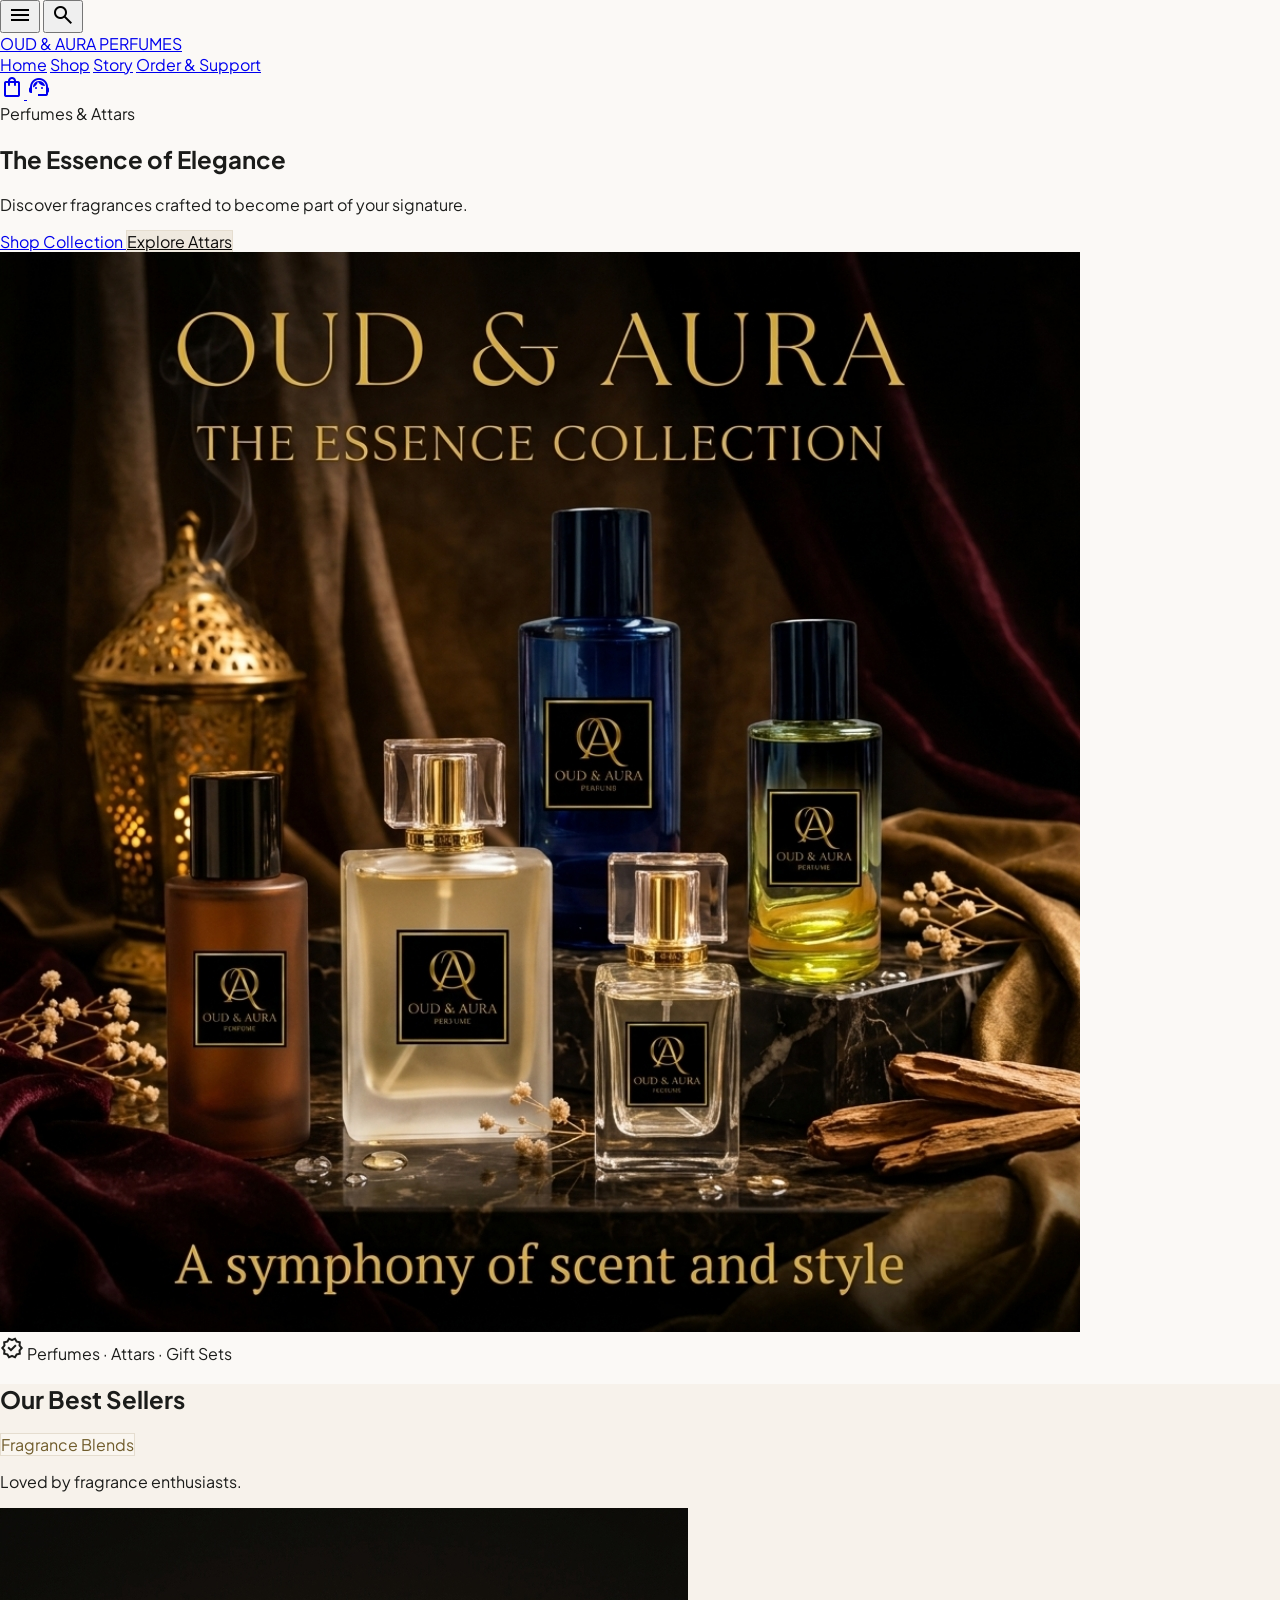
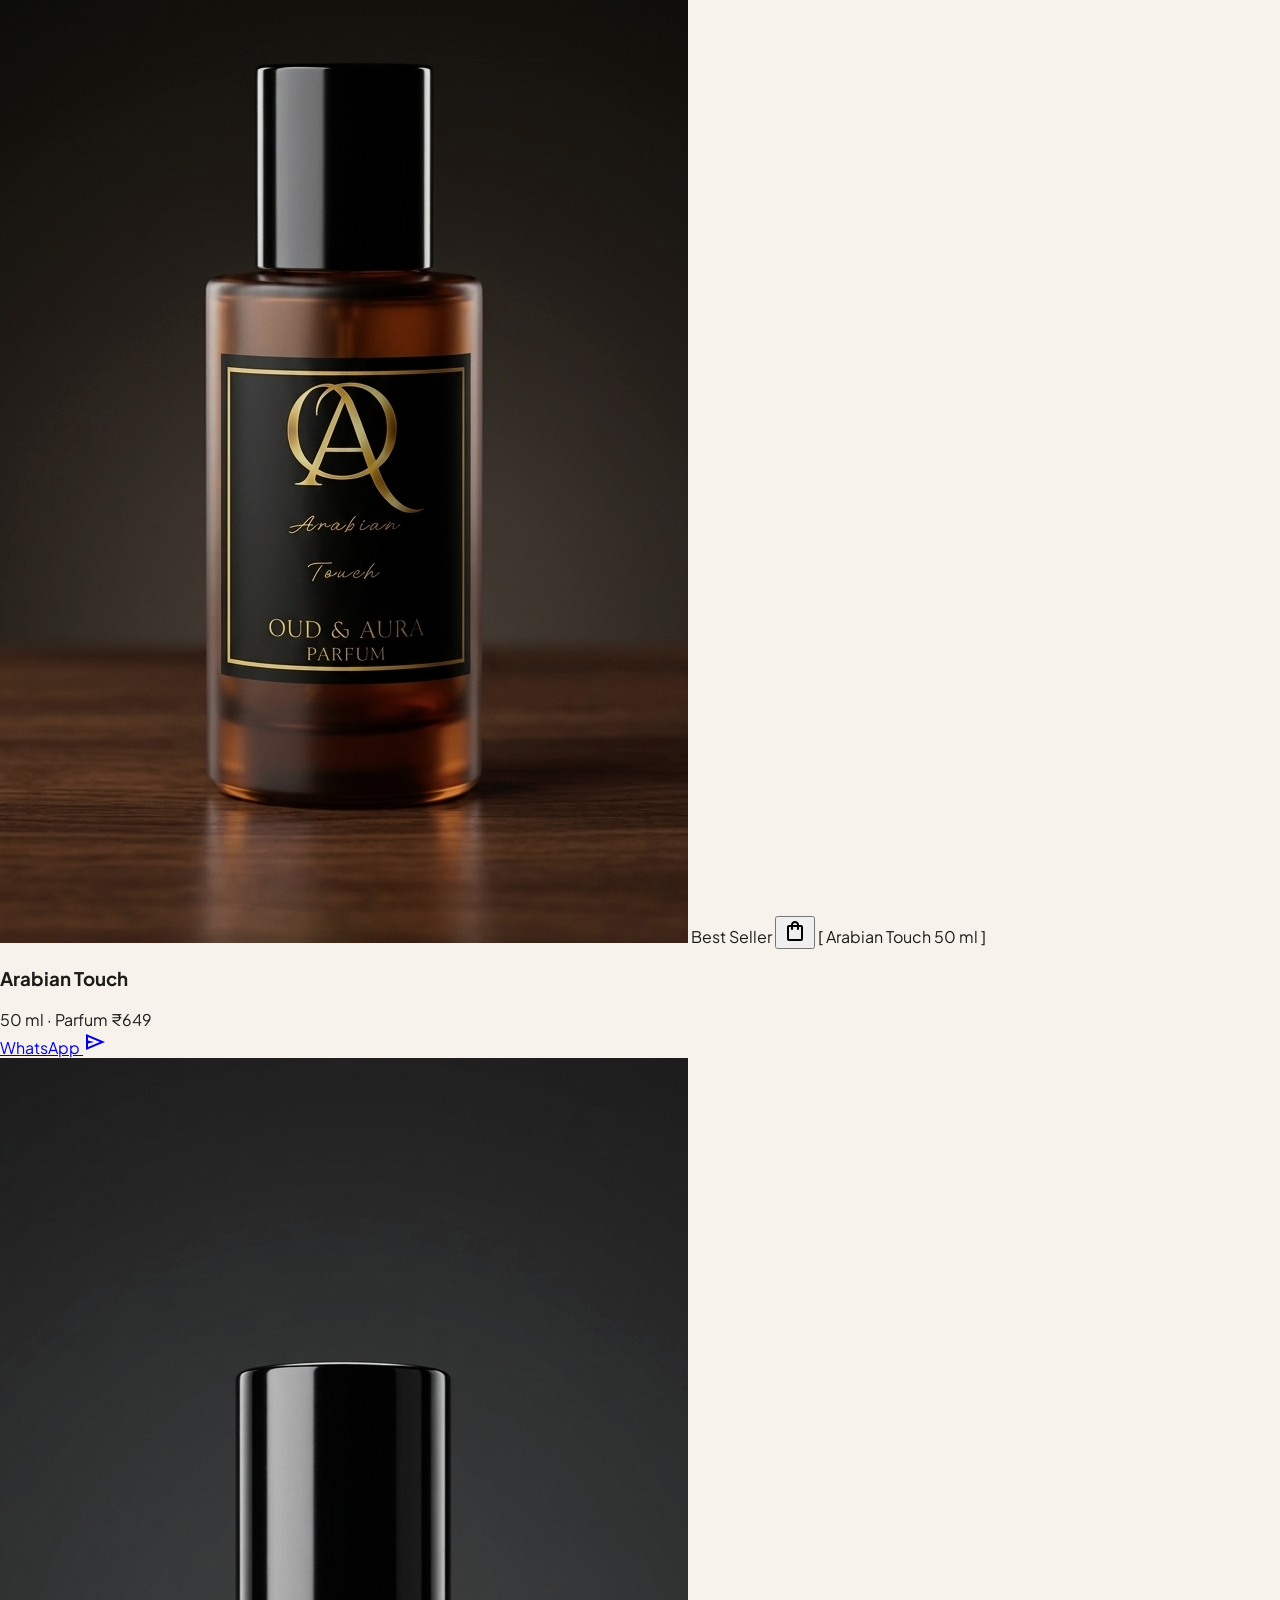
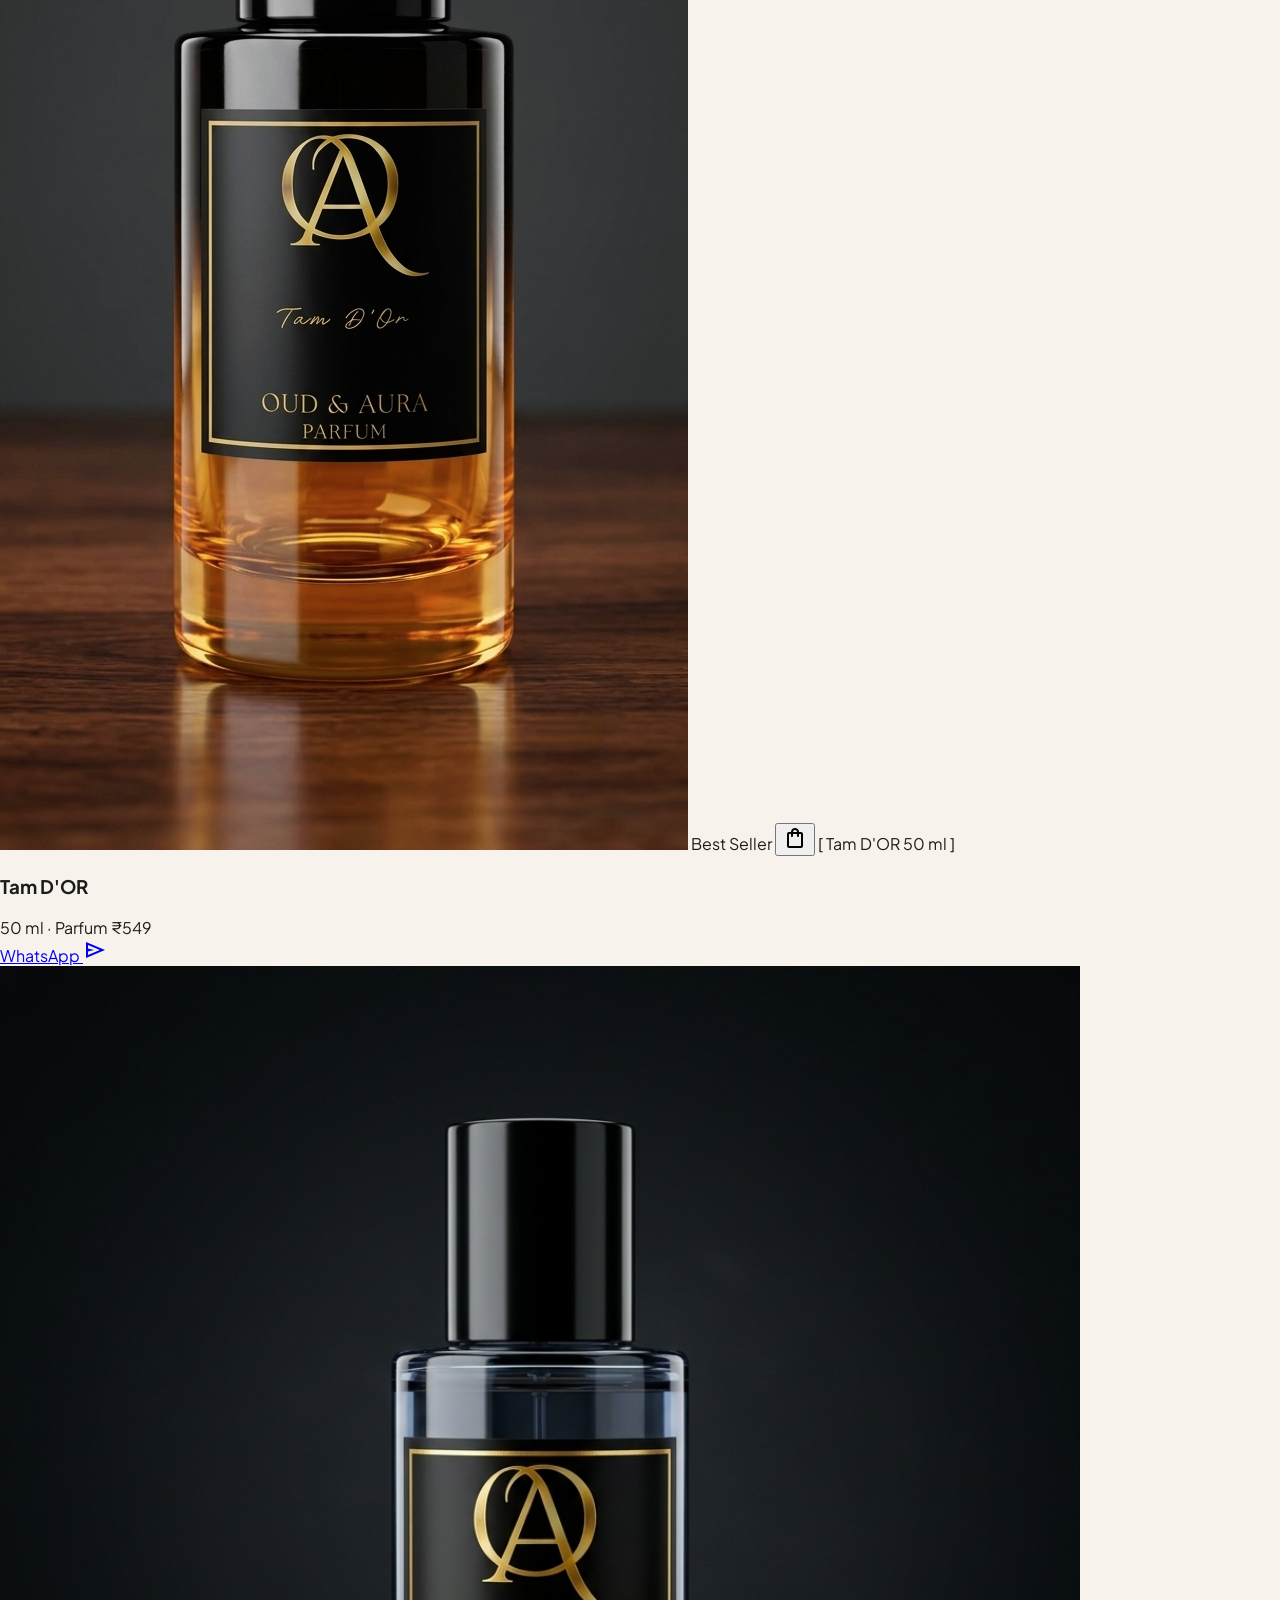
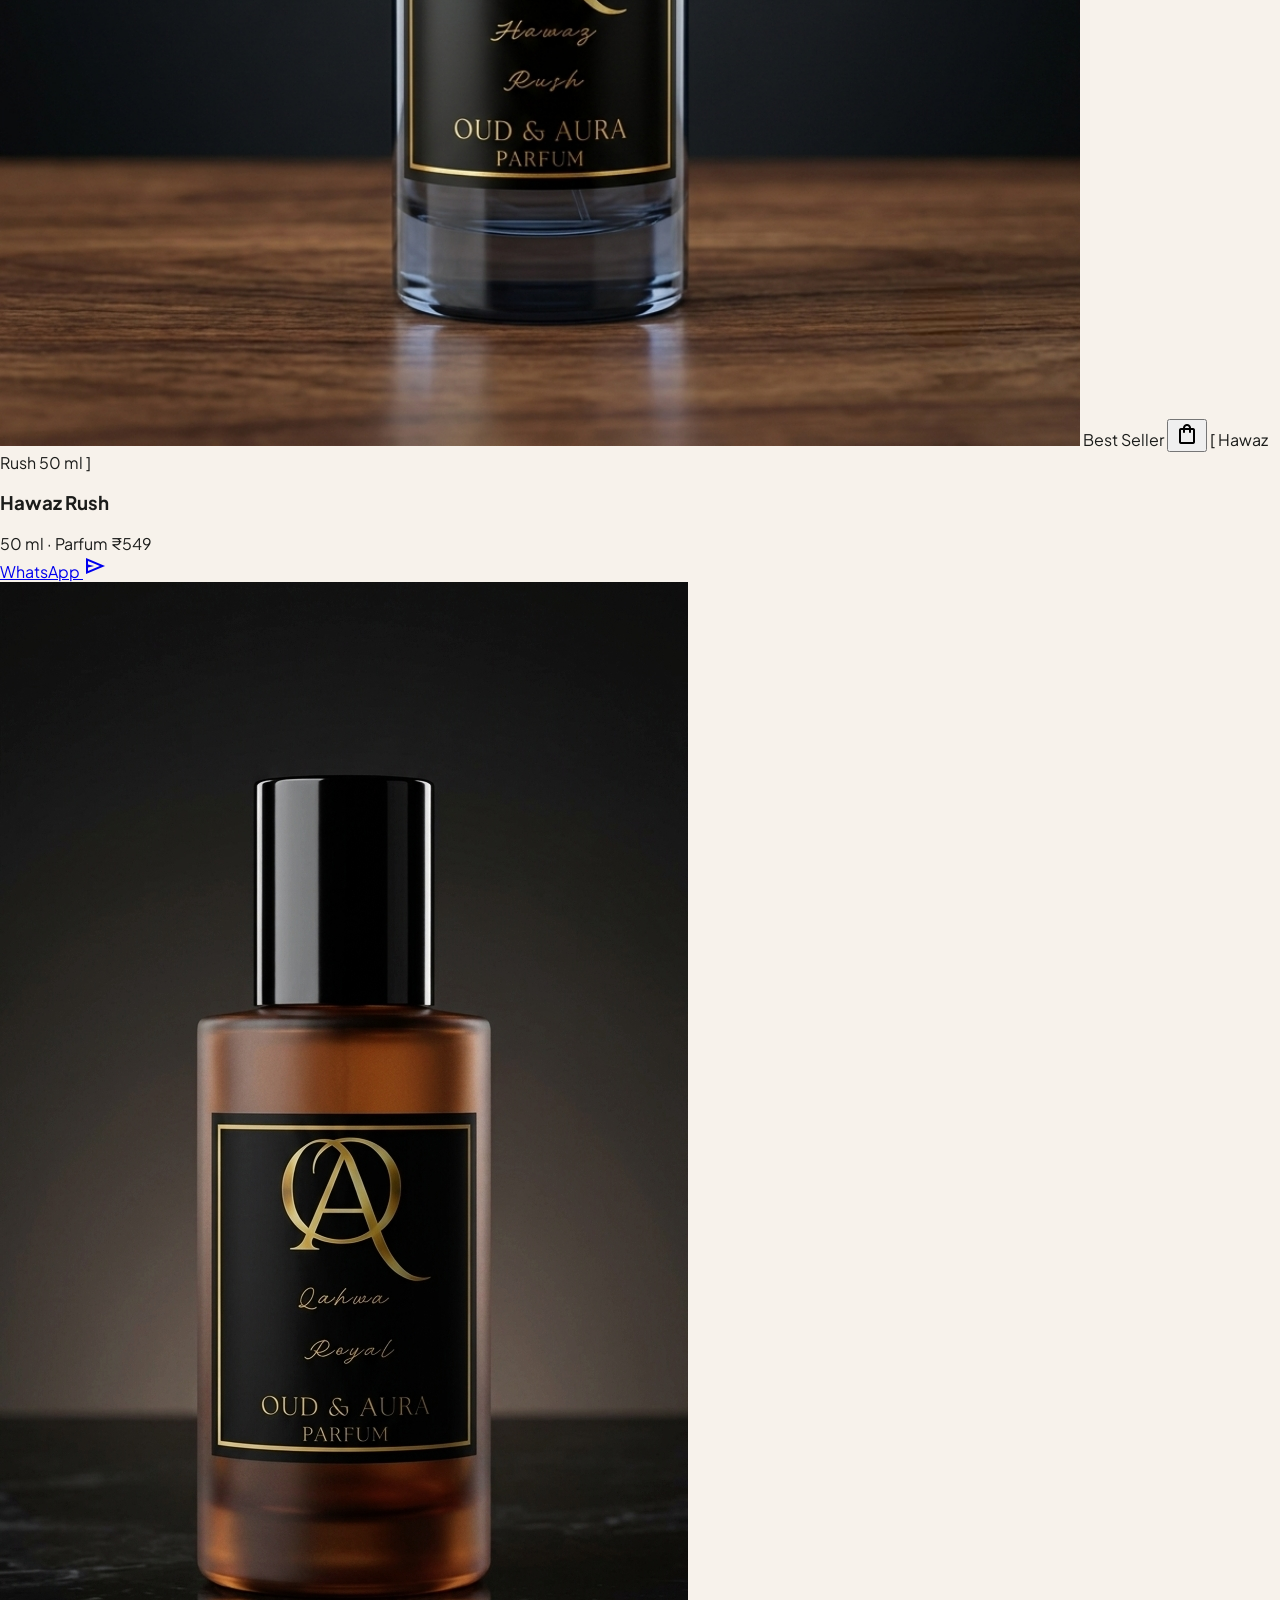
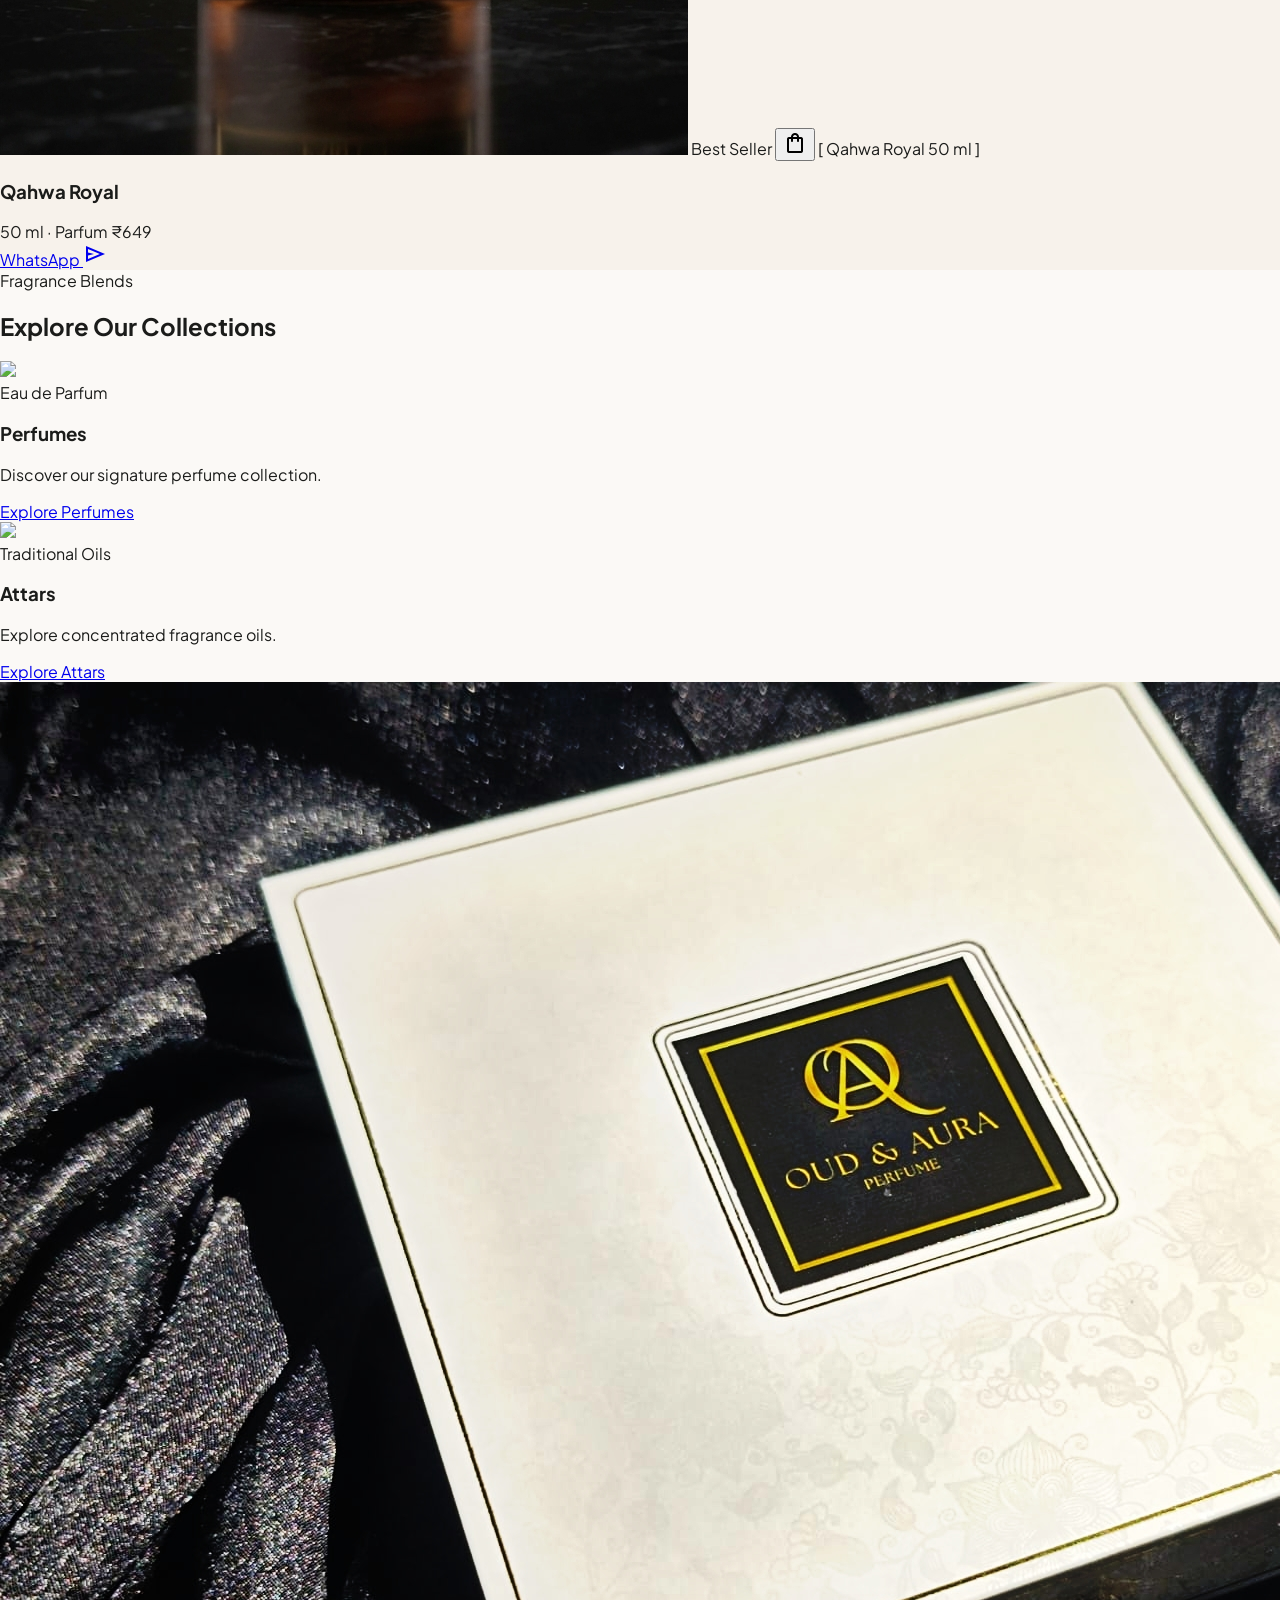
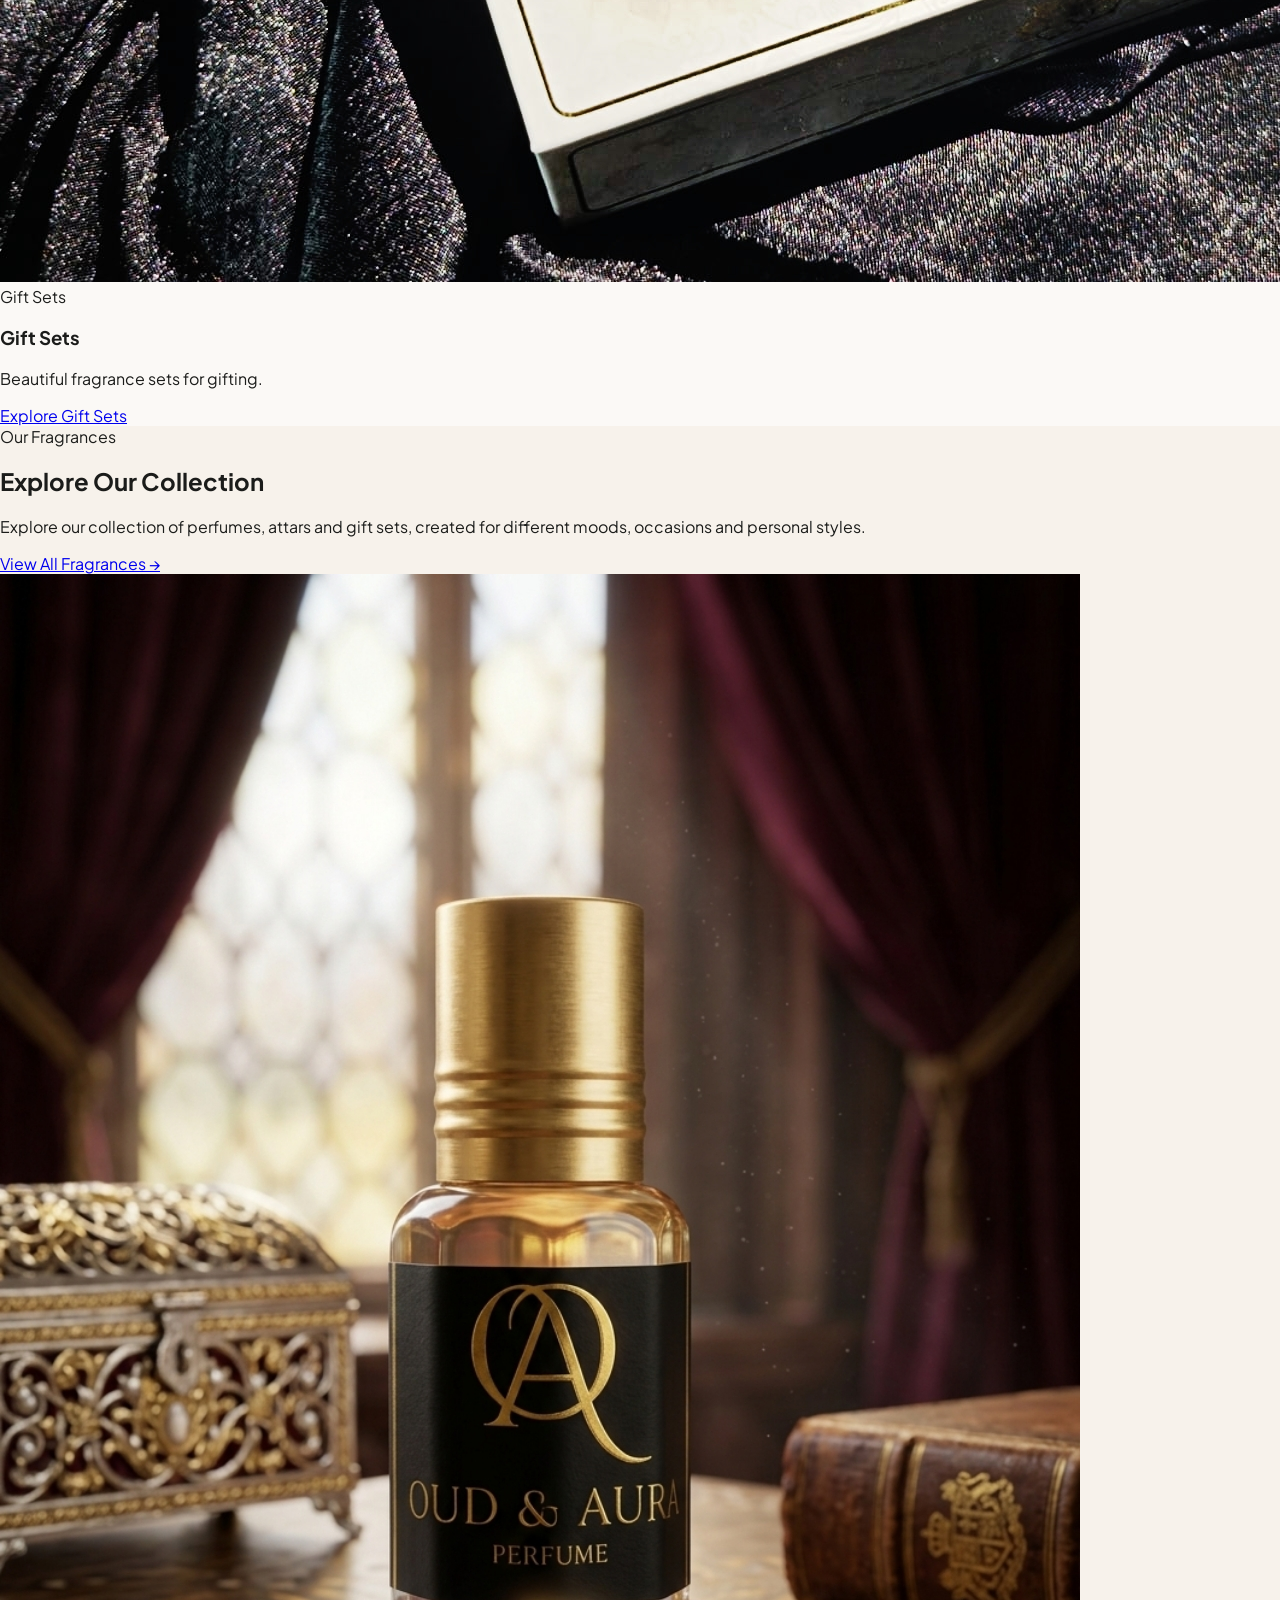
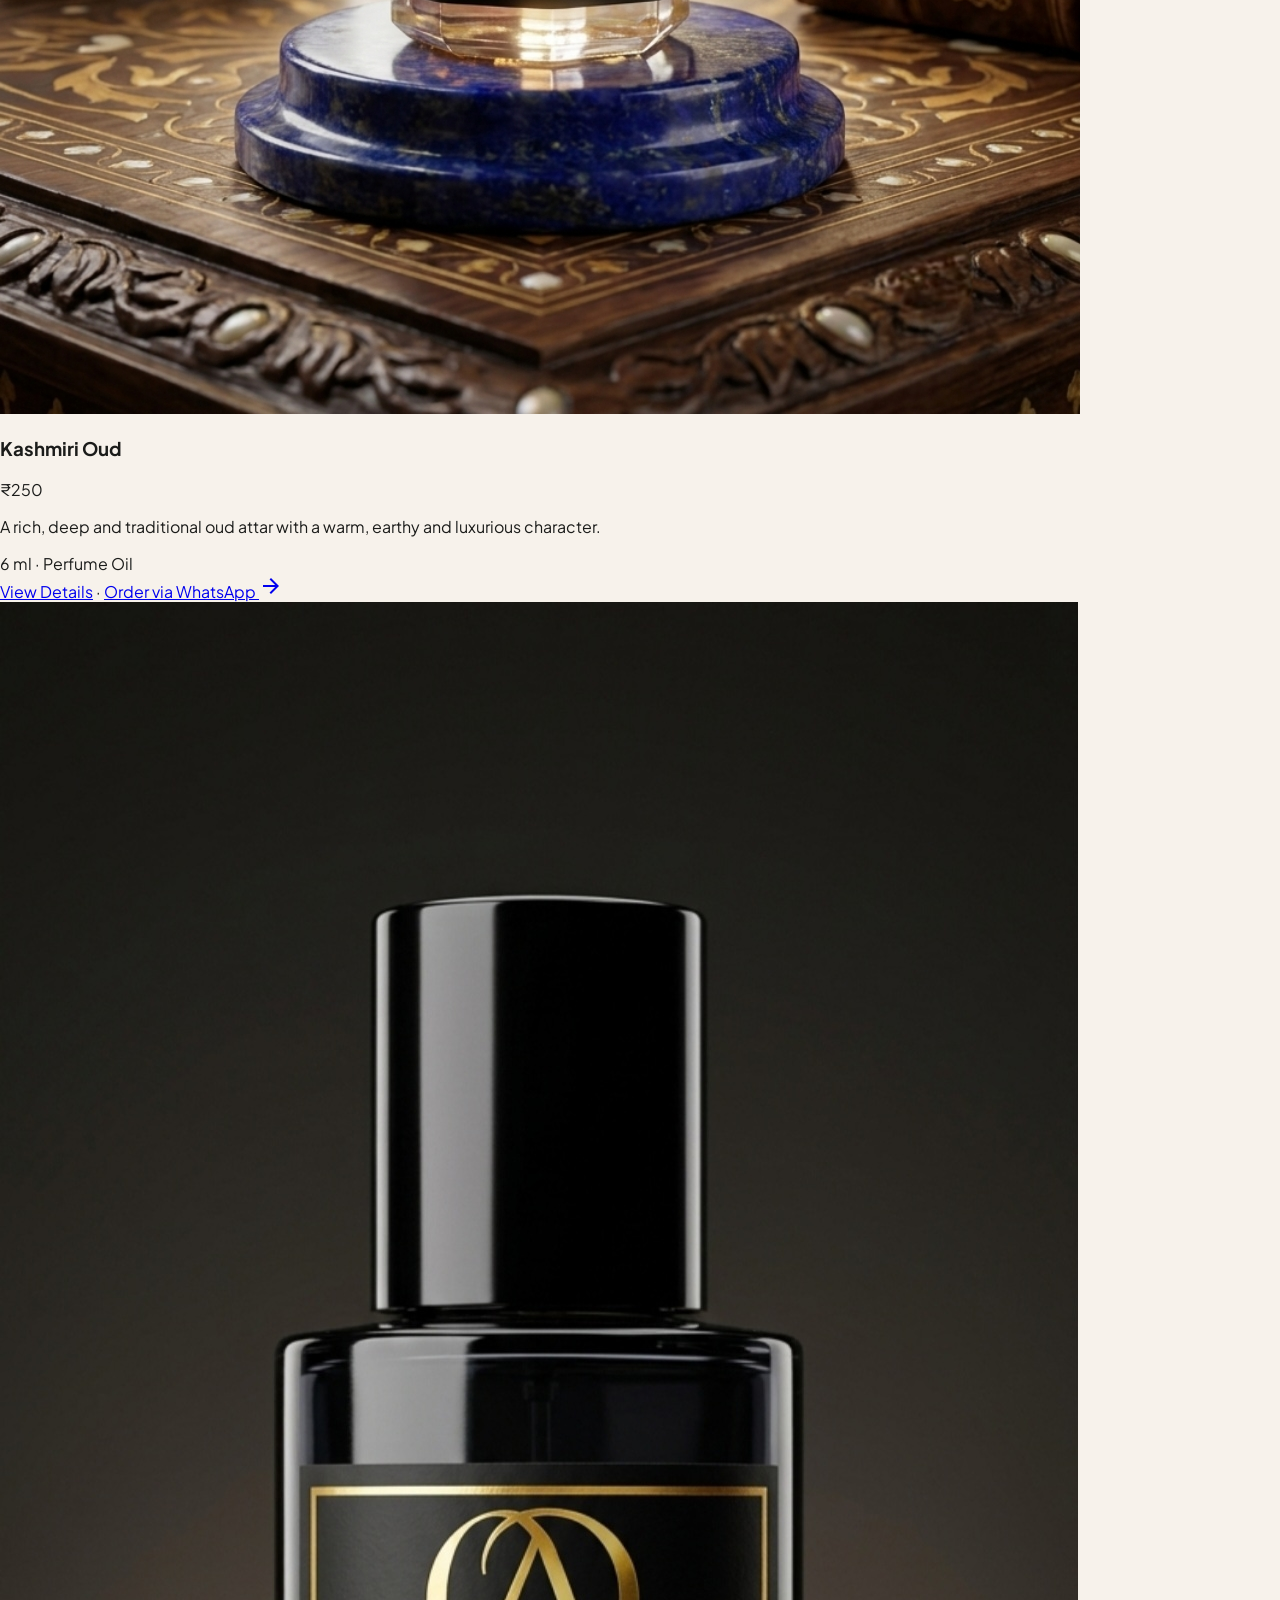
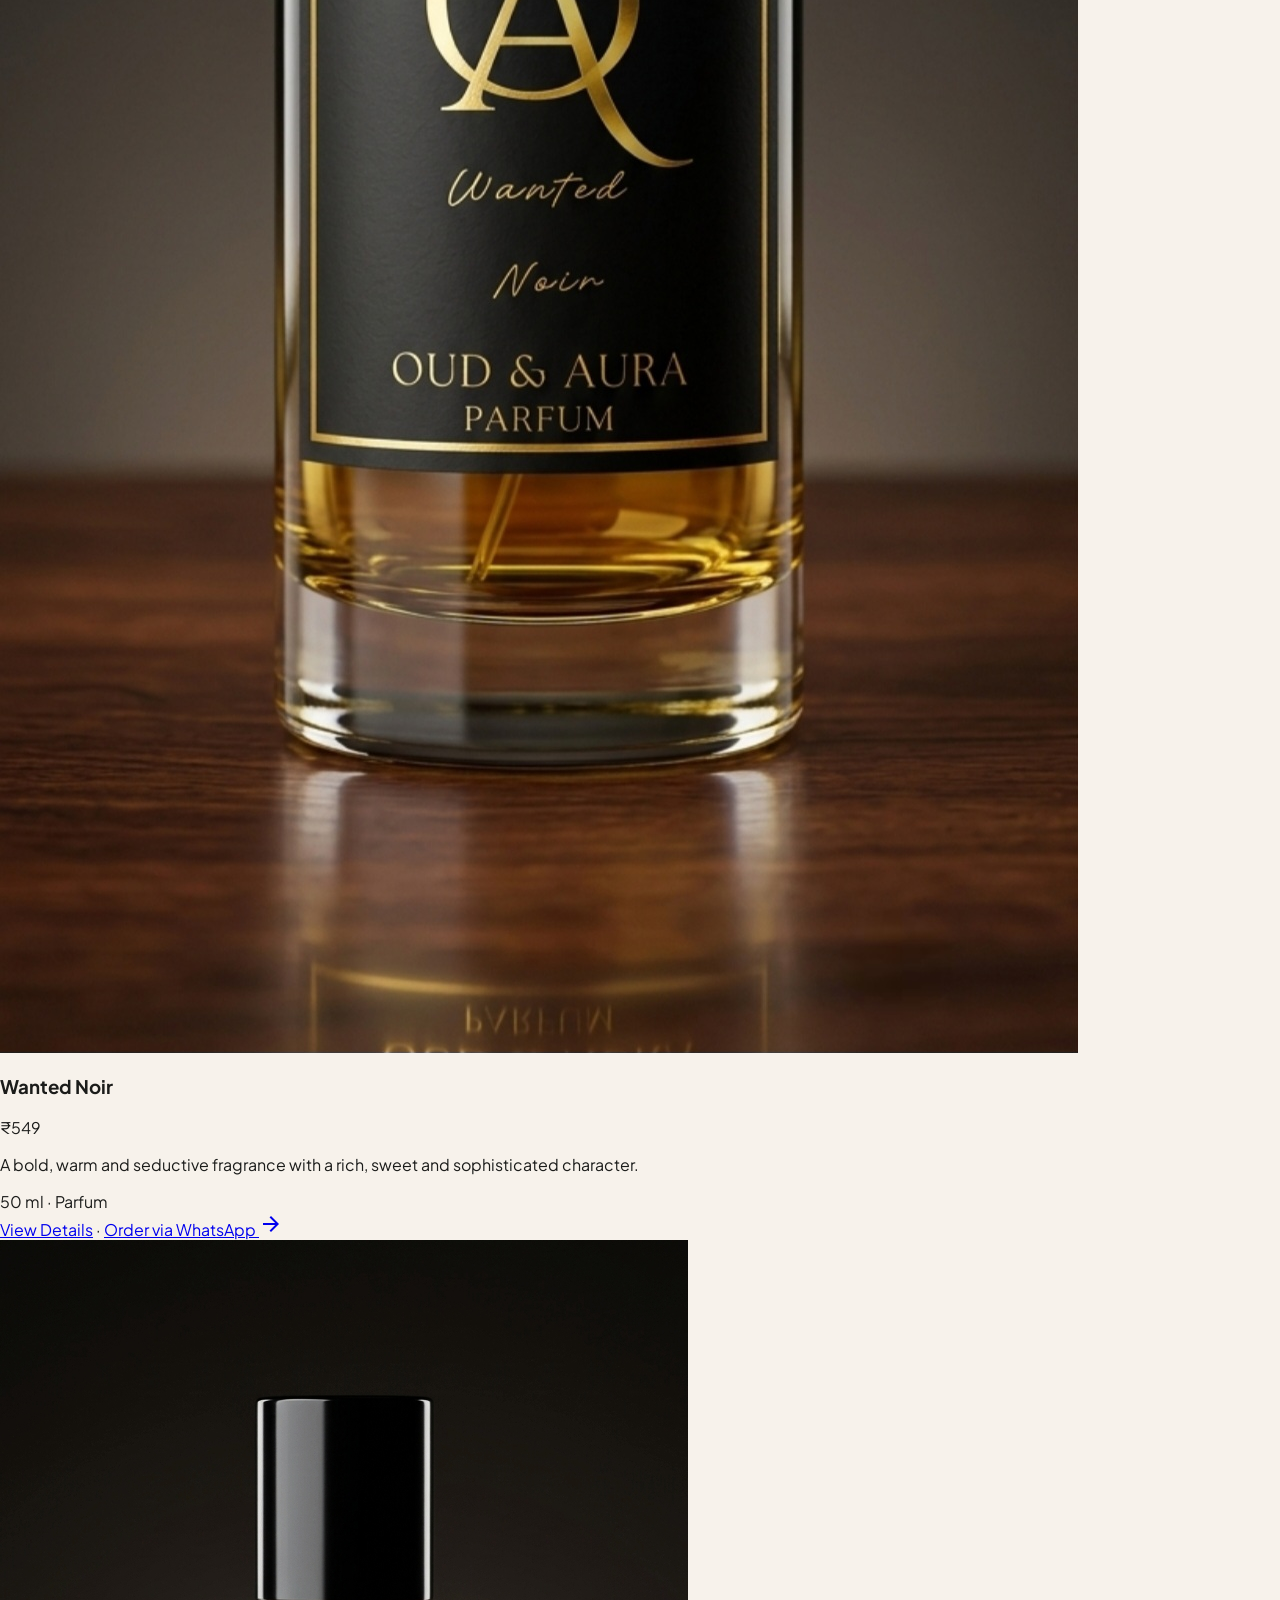
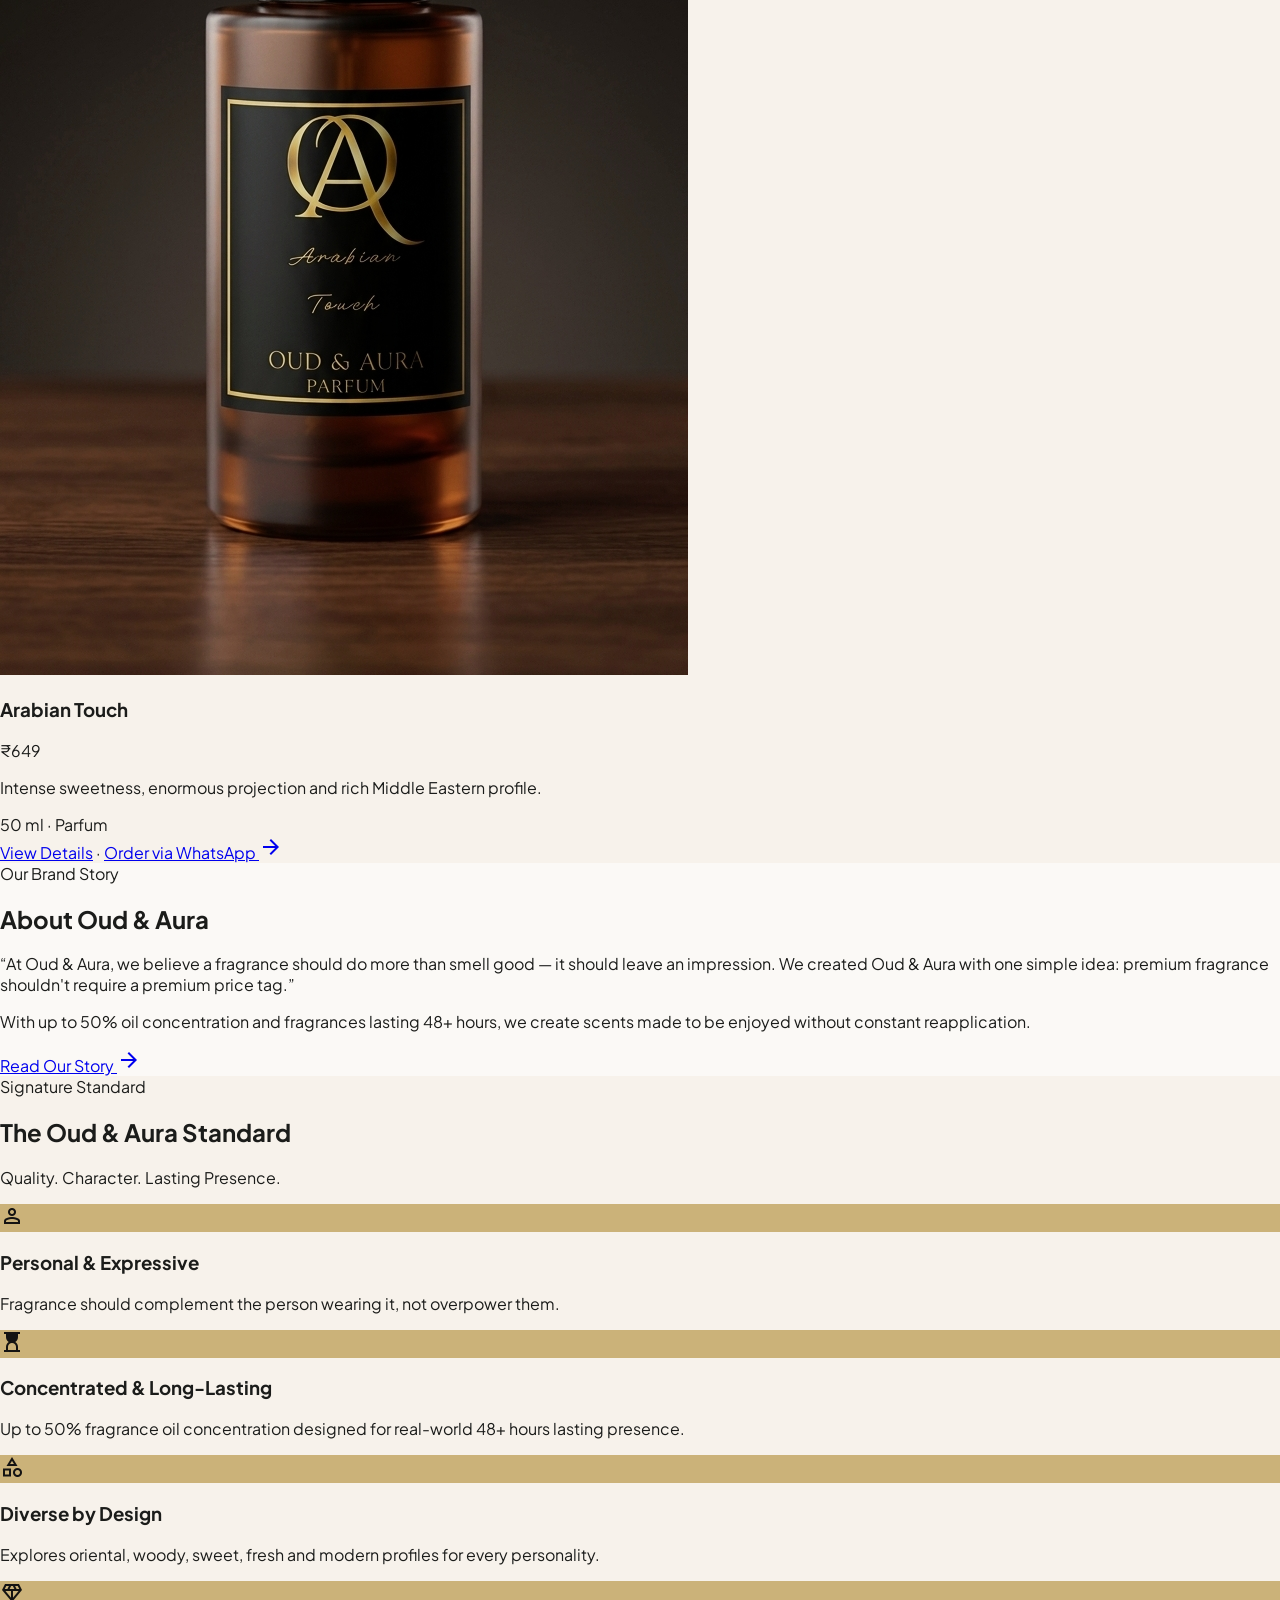
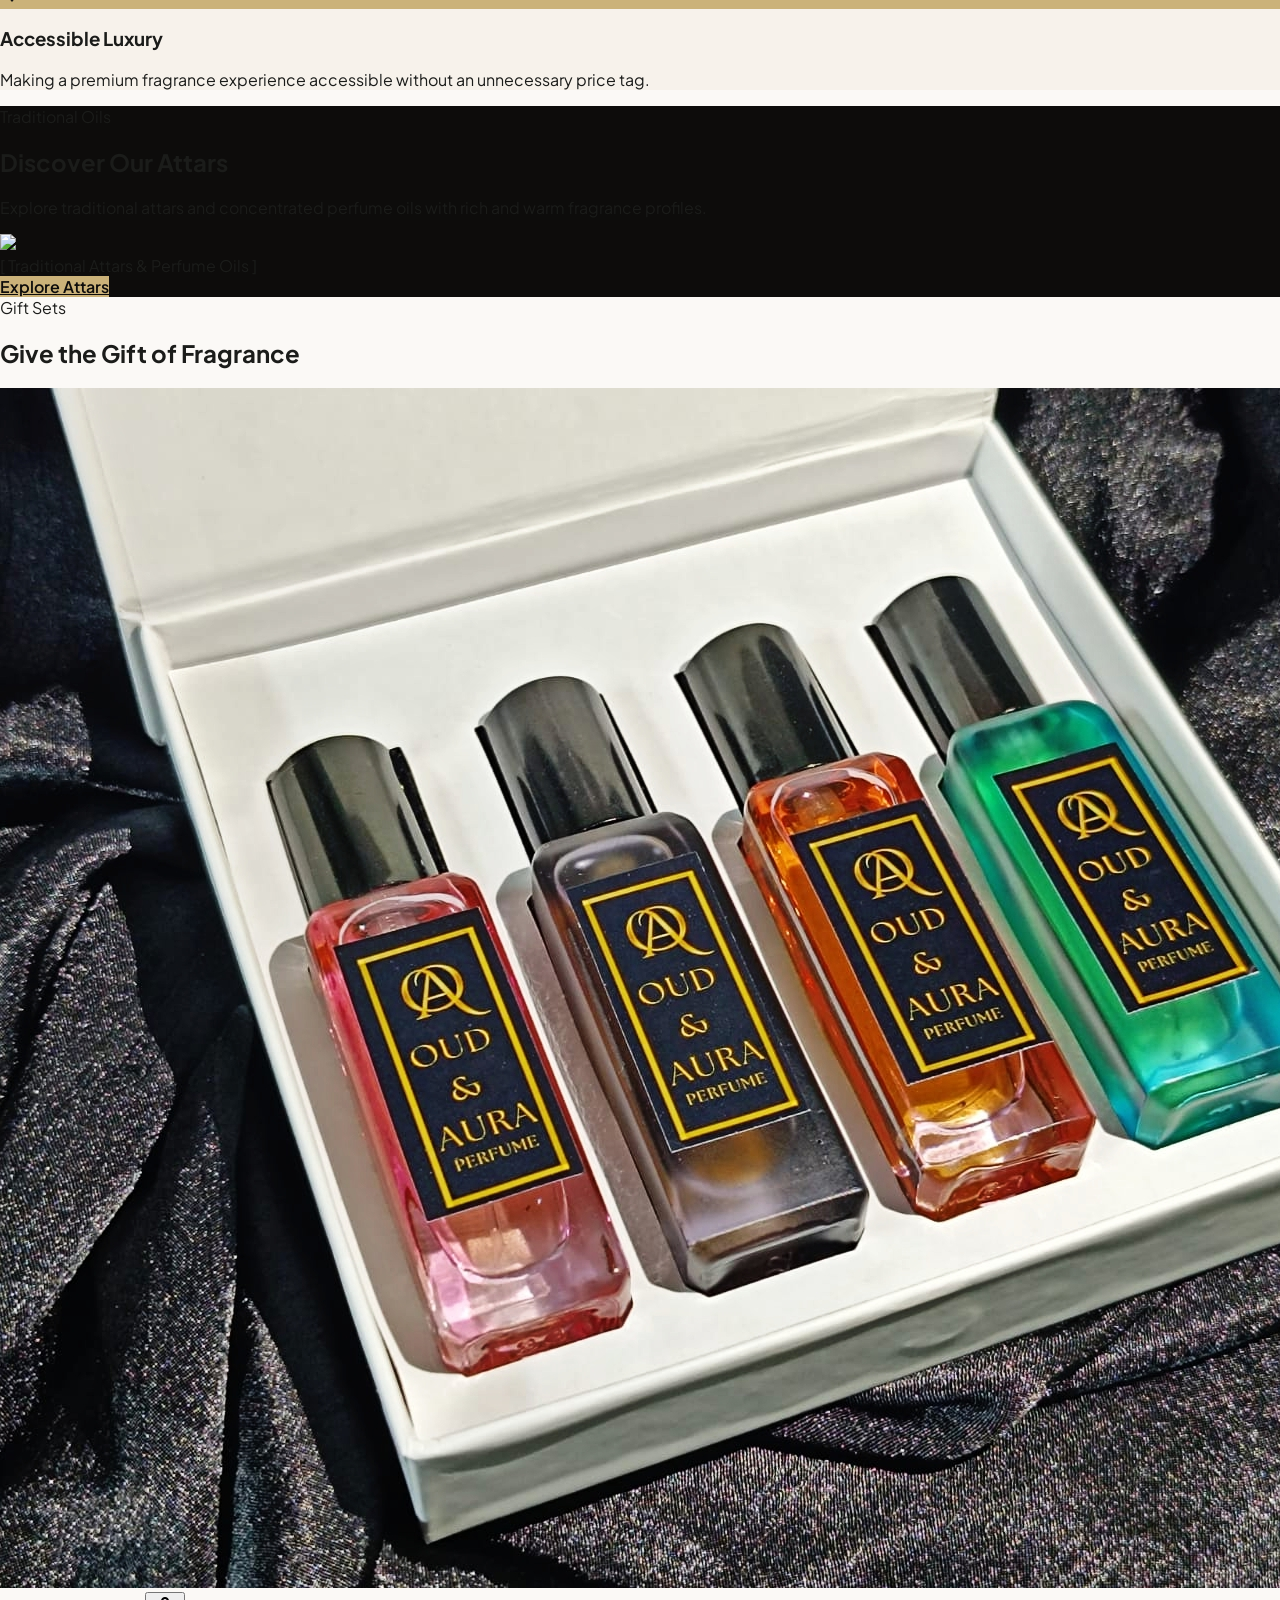
==== commit 07eb8989: "Keep Best Sellers section strictly for top sellers, excluding Wanted Noir" ====
--- a/index.html
+++ b/index.html
@@ -534,10 +534,16 @@
         <span class="font-label-caps text-xs uppercase tracking-wider text-on-surface-variant">Estimated Total</span>
         <span id="cartSubtotal" class="font-headline-sm text-xl font-semibold text-primary">₹0</span>
       </div>
-      <p class="font-body-sm text-[11px] text-on-surface-variant">Taxes included. Complete your order easily via WhatsApp.</p>
-      <a id="cartWhatsAppCheckout" href="#" target="_blank" rel="noopener" class="w-full py-3.5 px-4 rounded-lg bg-primary text-on-primary font-label-caps text-xs uppercase tracking-widest flex items-center justify-center gap-2 hover:bg-secondary transition-colors">
-        <span class="material-symbols-outlined text-[18px] text-secondary-fixed">chat</span>
-        Order Bag on WhatsApp
+      <p class="font-body-sm text-[11px] text-on-surface-variant">Taxes included. Complete your order directly online or via WhatsApp.</p>
+      <!-- Primary Online Checkout -->
+      <a id="cartOnlineCheckoutBtn" href="checkout.html" class="w-full py-3.5 px-4 rounded-lg bg-primary text-on-primary font-label-caps text-xs uppercase tracking-widest flex items-center justify-center gap-2 hover:bg-[#875200] transition-colors shadow-sm">
+        <span class="material-symbols-outlined text-[18px] text-secondary-fixed">lock</span>
+        <span>Proceed to Checkout</span>
+      </a>
+      <!-- WhatsApp Order Alternative -->
+      <a id="cartWhatsAppCheckout" href="#" target="_blank" rel="noopener" class="w-full py-3 px-4 rounded-lg bg-surface text-primary border border-[#E5DDCF] font-label-caps text-xs uppercase tracking-wider flex items-center justify-center gap-2 hover:bg-surface-container transition-colors">
+        <span class="material-symbols-outlined text-[18px] text-secondary">chat</span>
+        <span>Order Bag on WhatsApp</span>
       </a>
     </div>
   </aside>
@@ -567,11 +573,11 @@
   <script>
     // Home Page Specific Dynamic Content Hydration
     document.addEventListener("DOMContentLoaded", () => {
-      // 1. Render Best Sellers & New Launches
-      const featuredProducts = PRODUCTS.filter(p => p.isBestSeller || p.badge === "New Launch" || p.id === "wanted_noir");
+      // 1. Render Best Sellers Only
+      const bestSellers = getBestSellers();
       const container = document.getElementById("bestSellersContainer");
-      if (container && featuredProducts.length > 0) {
-        container.innerHTML = featuredProducts.map(product => `
+      if (container && bestSellers.length > 0) {
+        container.innerHTML = bestSellers.slice(0, 4).map(product => `
           <div onclick="window.location.href='product.html?id=' + encodeURIComponent('${product.id}')" class="flex flex-col bg-[#FAF6F0] rounded-lg overflow-hidden shadow-sm p-3 border border-[#E5DDCF] product-card cursor-pointer transition-all hover:shadow-md">
             <div class="relative aspect-square rounded bg-[#EFE9DF] mb-2.5 overflow-hidden flex items-center justify-center">
               <img class="w-full h-full object-cover" src="${product.images[0]}" alt="${product.name}" onerror="this.src='https://via.placeholder.com/300?text=${encodeURIComponent(product.name)}'">
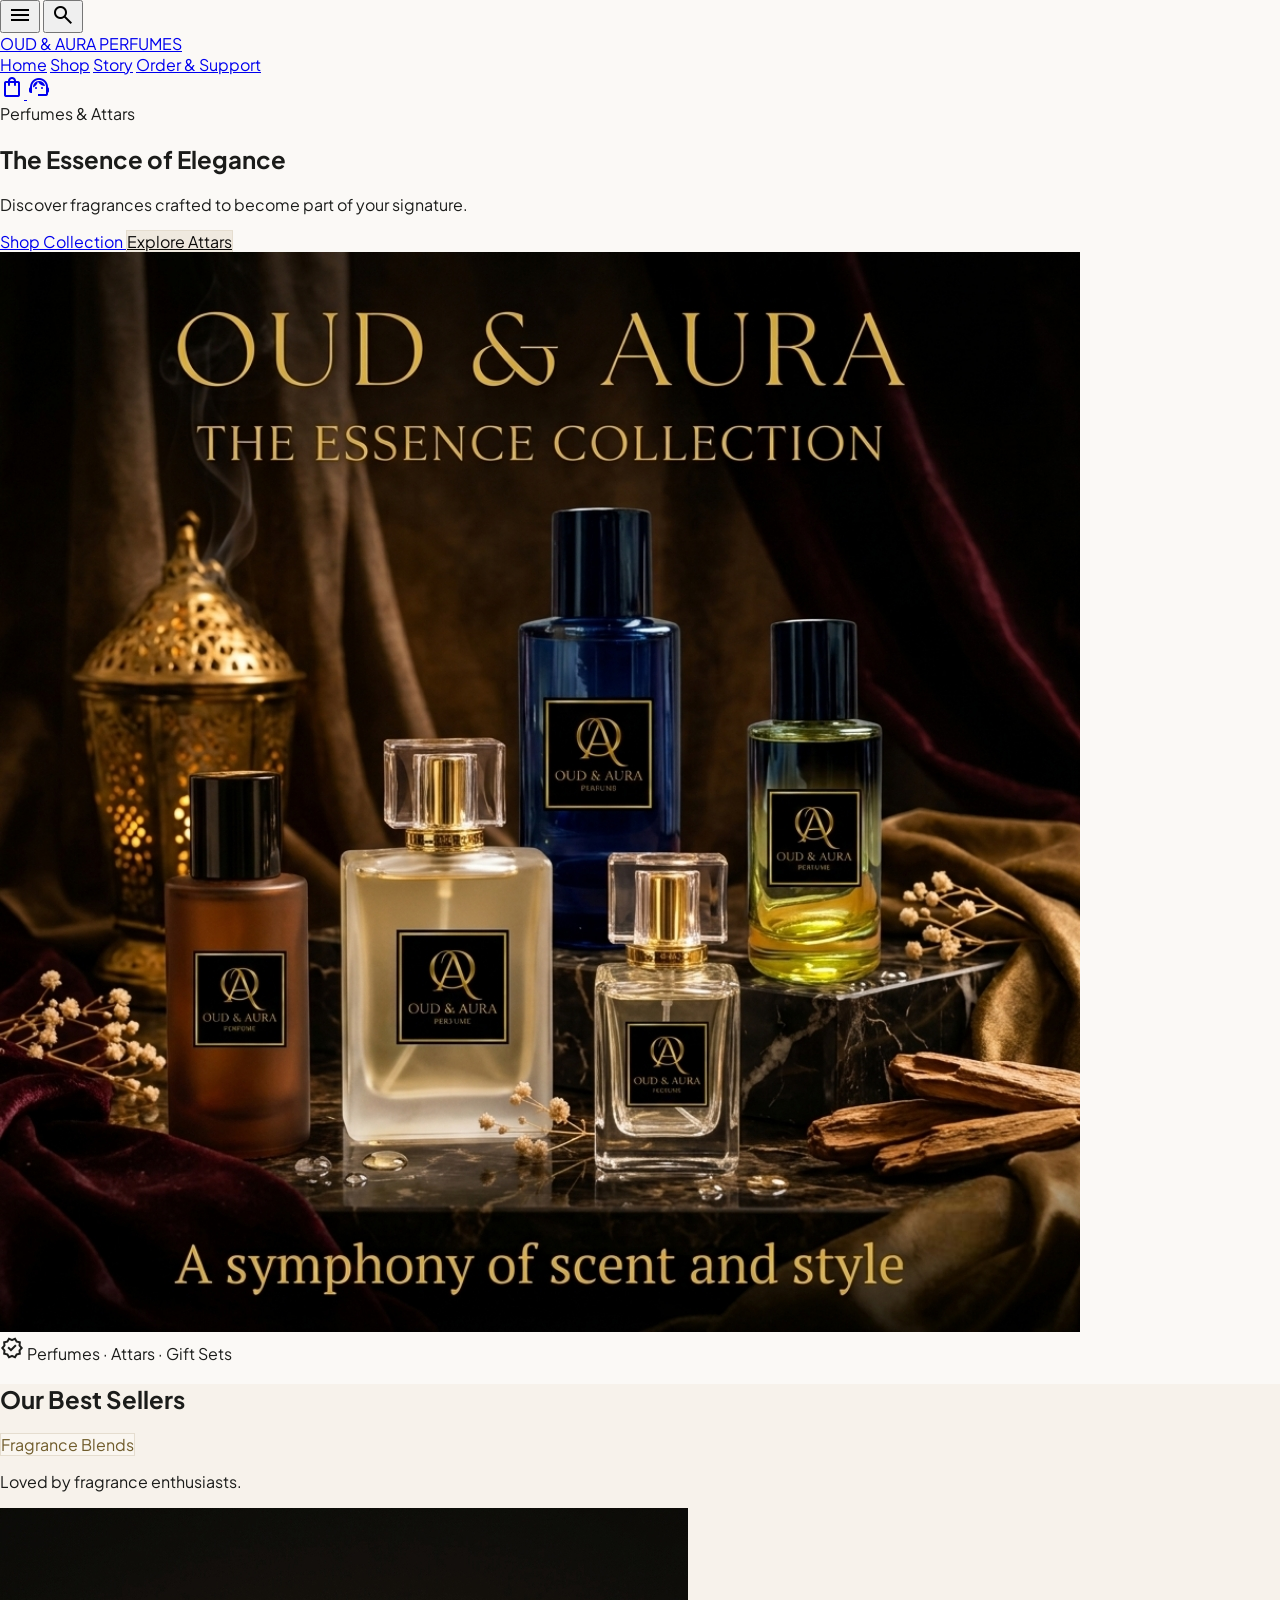
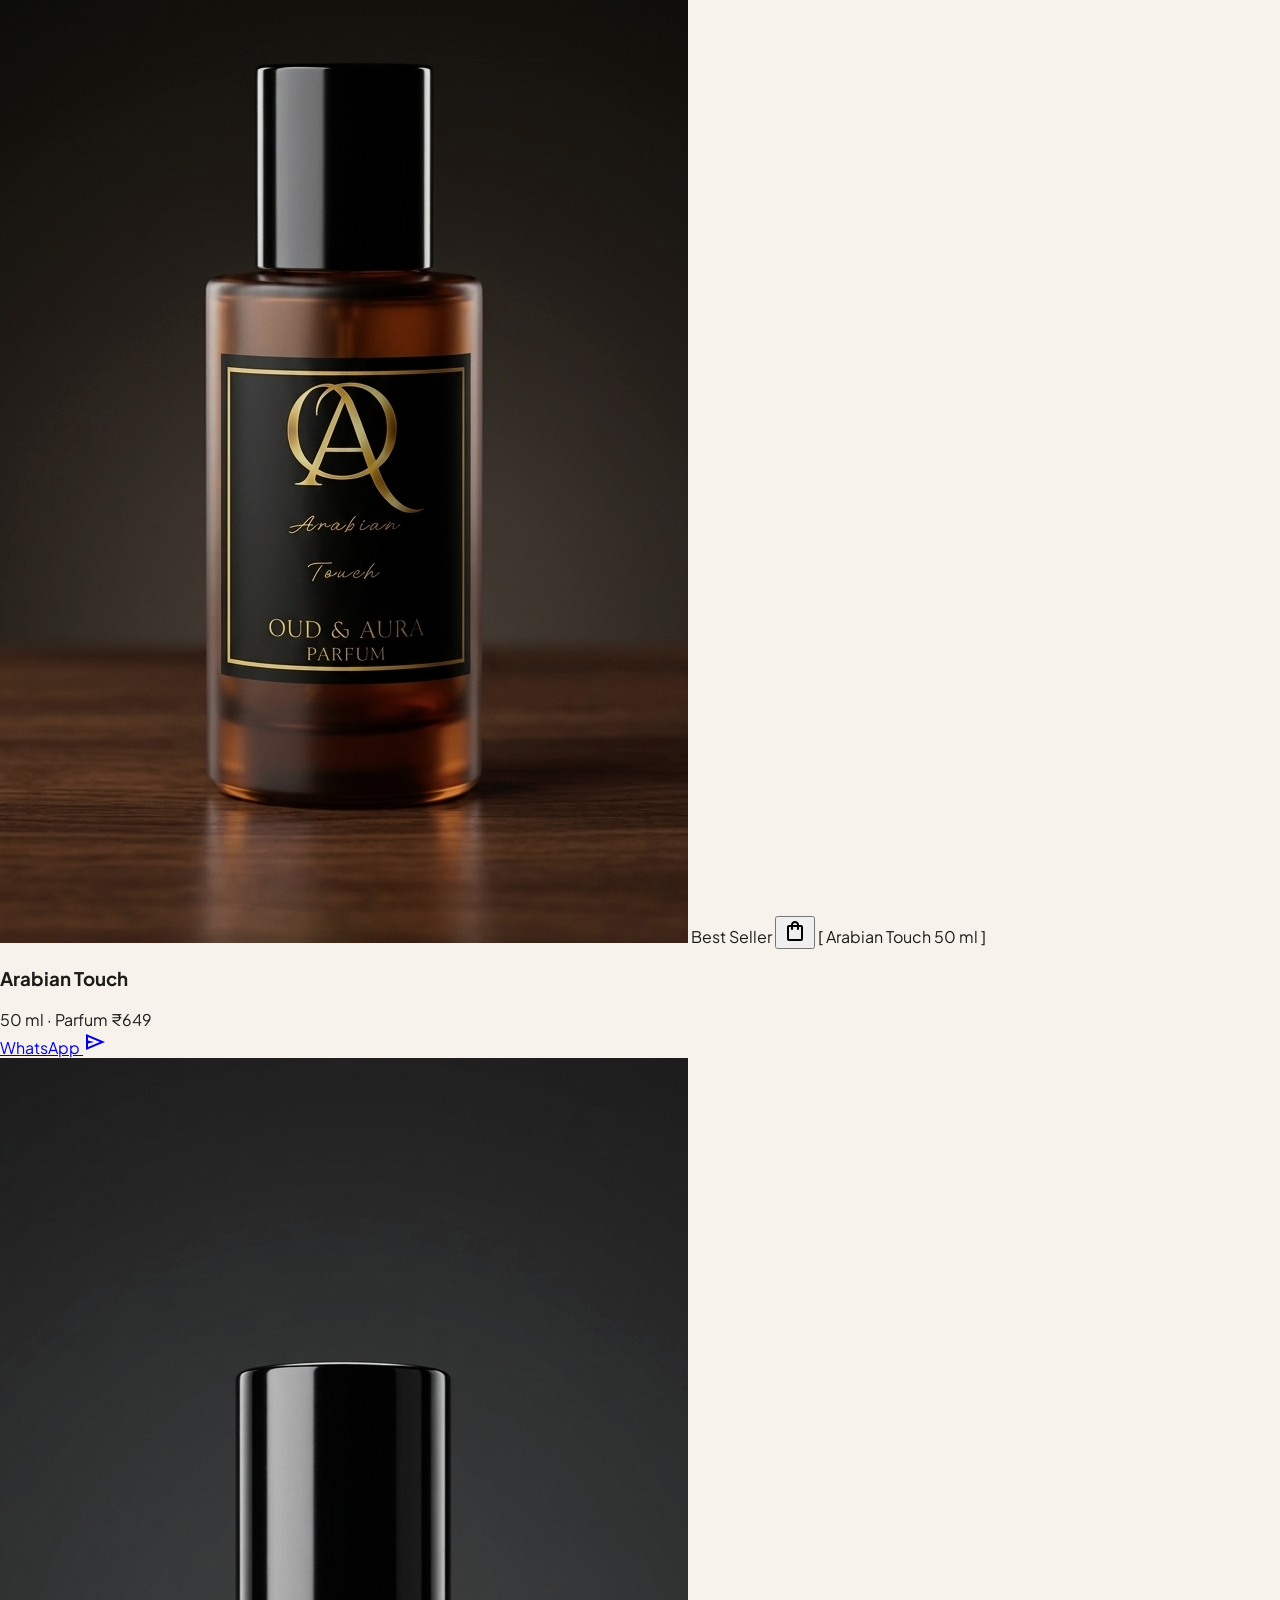
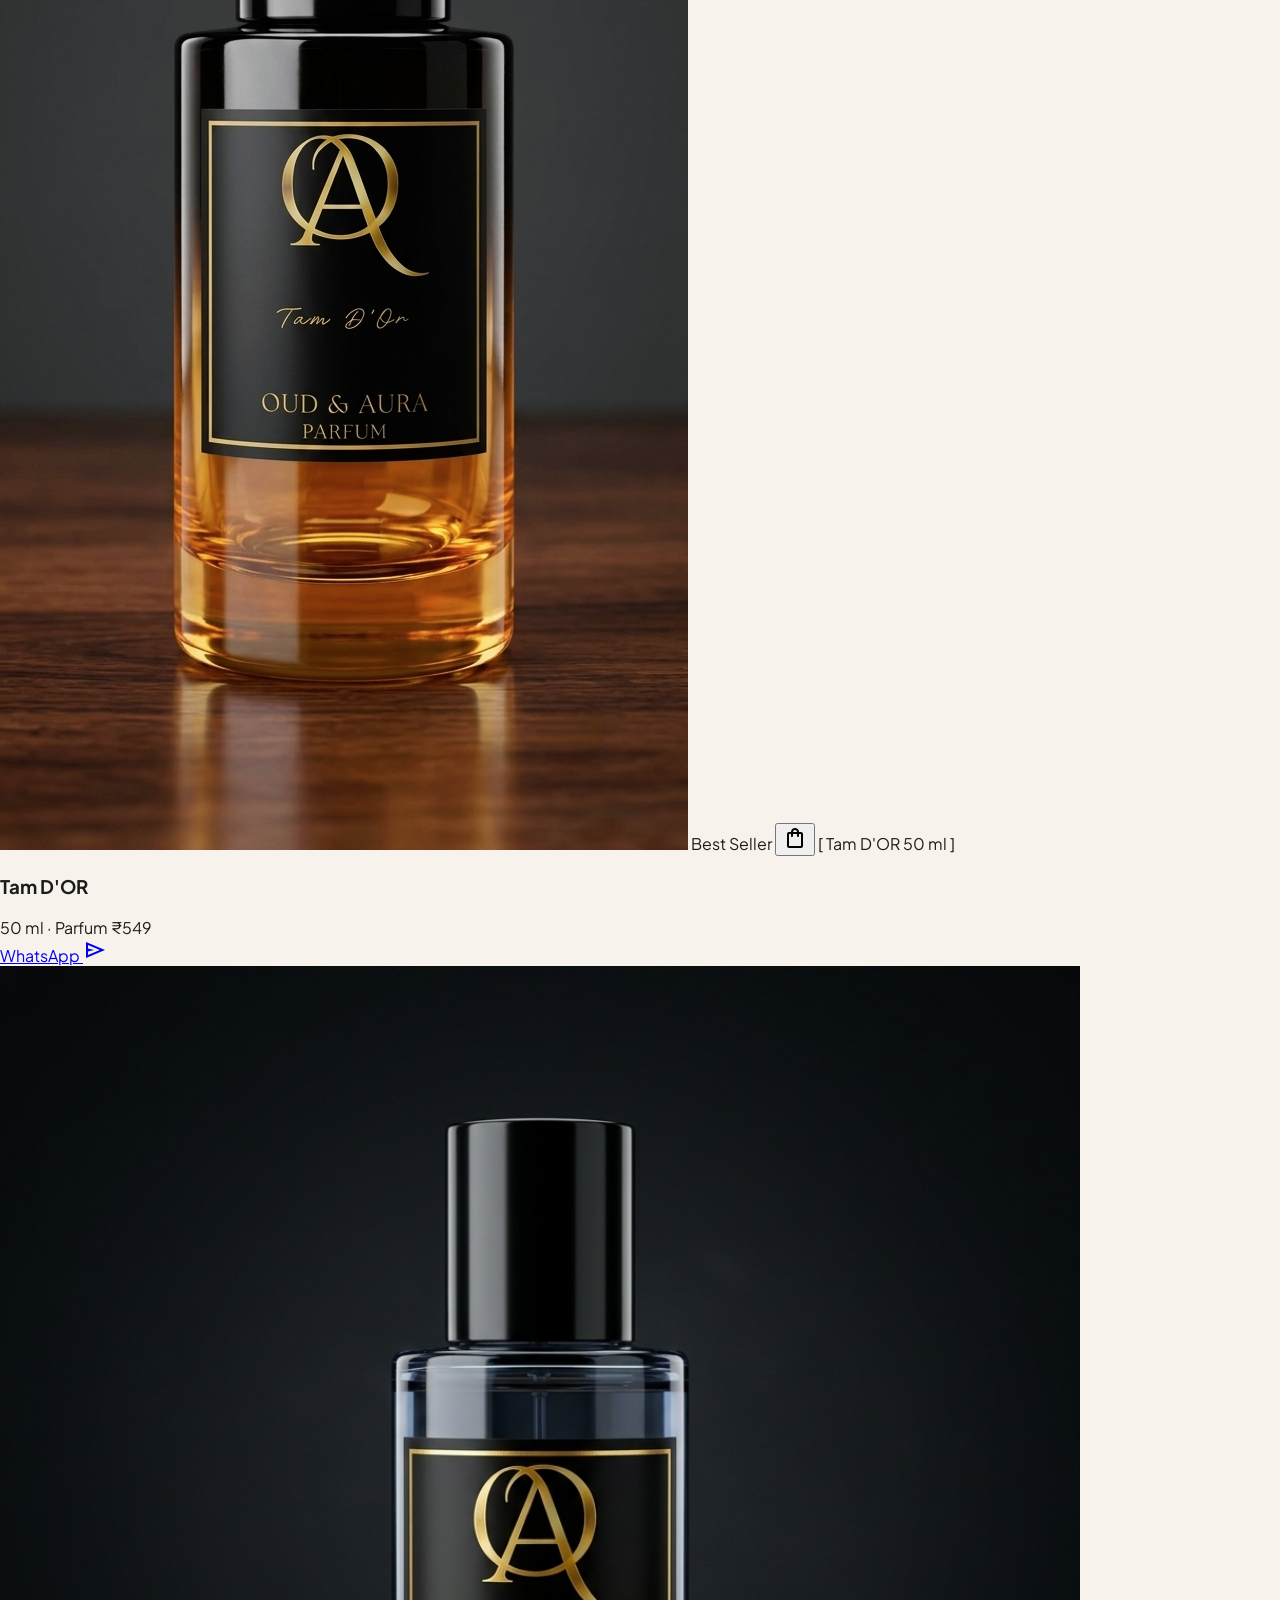
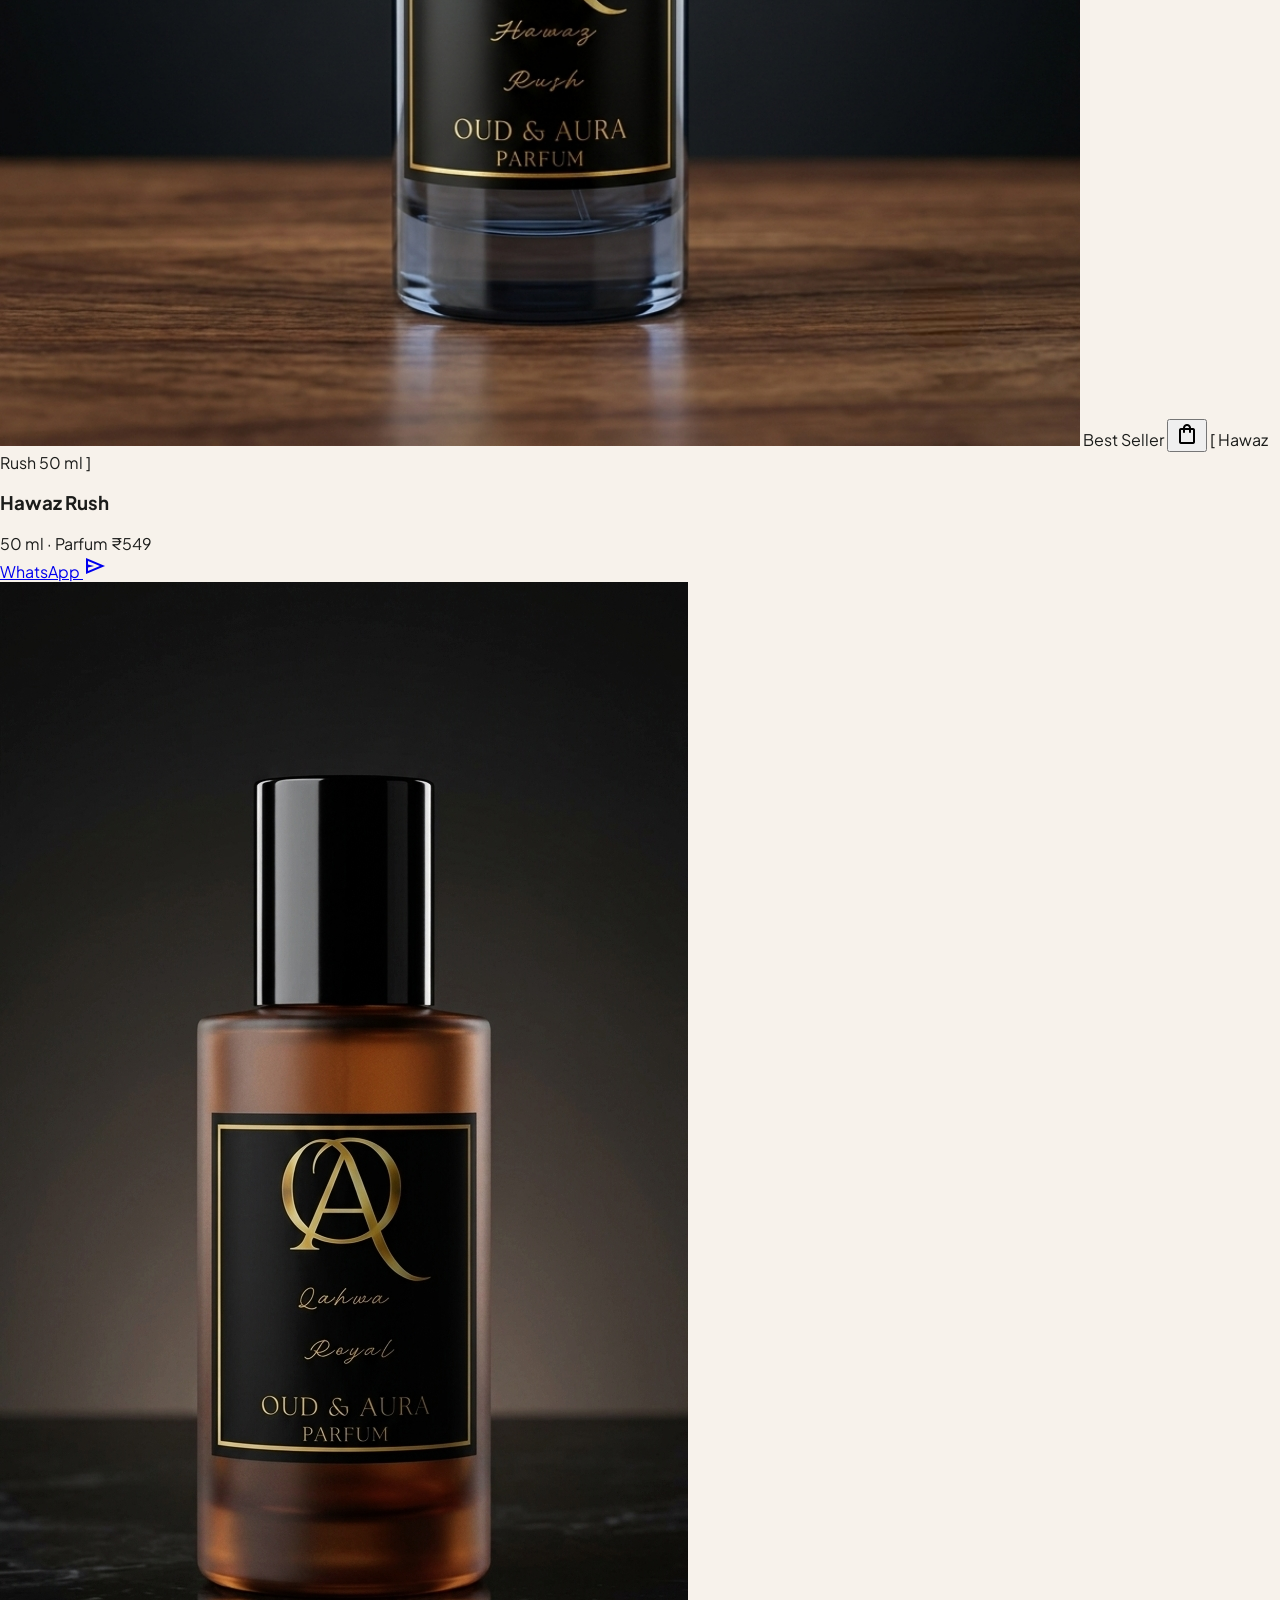
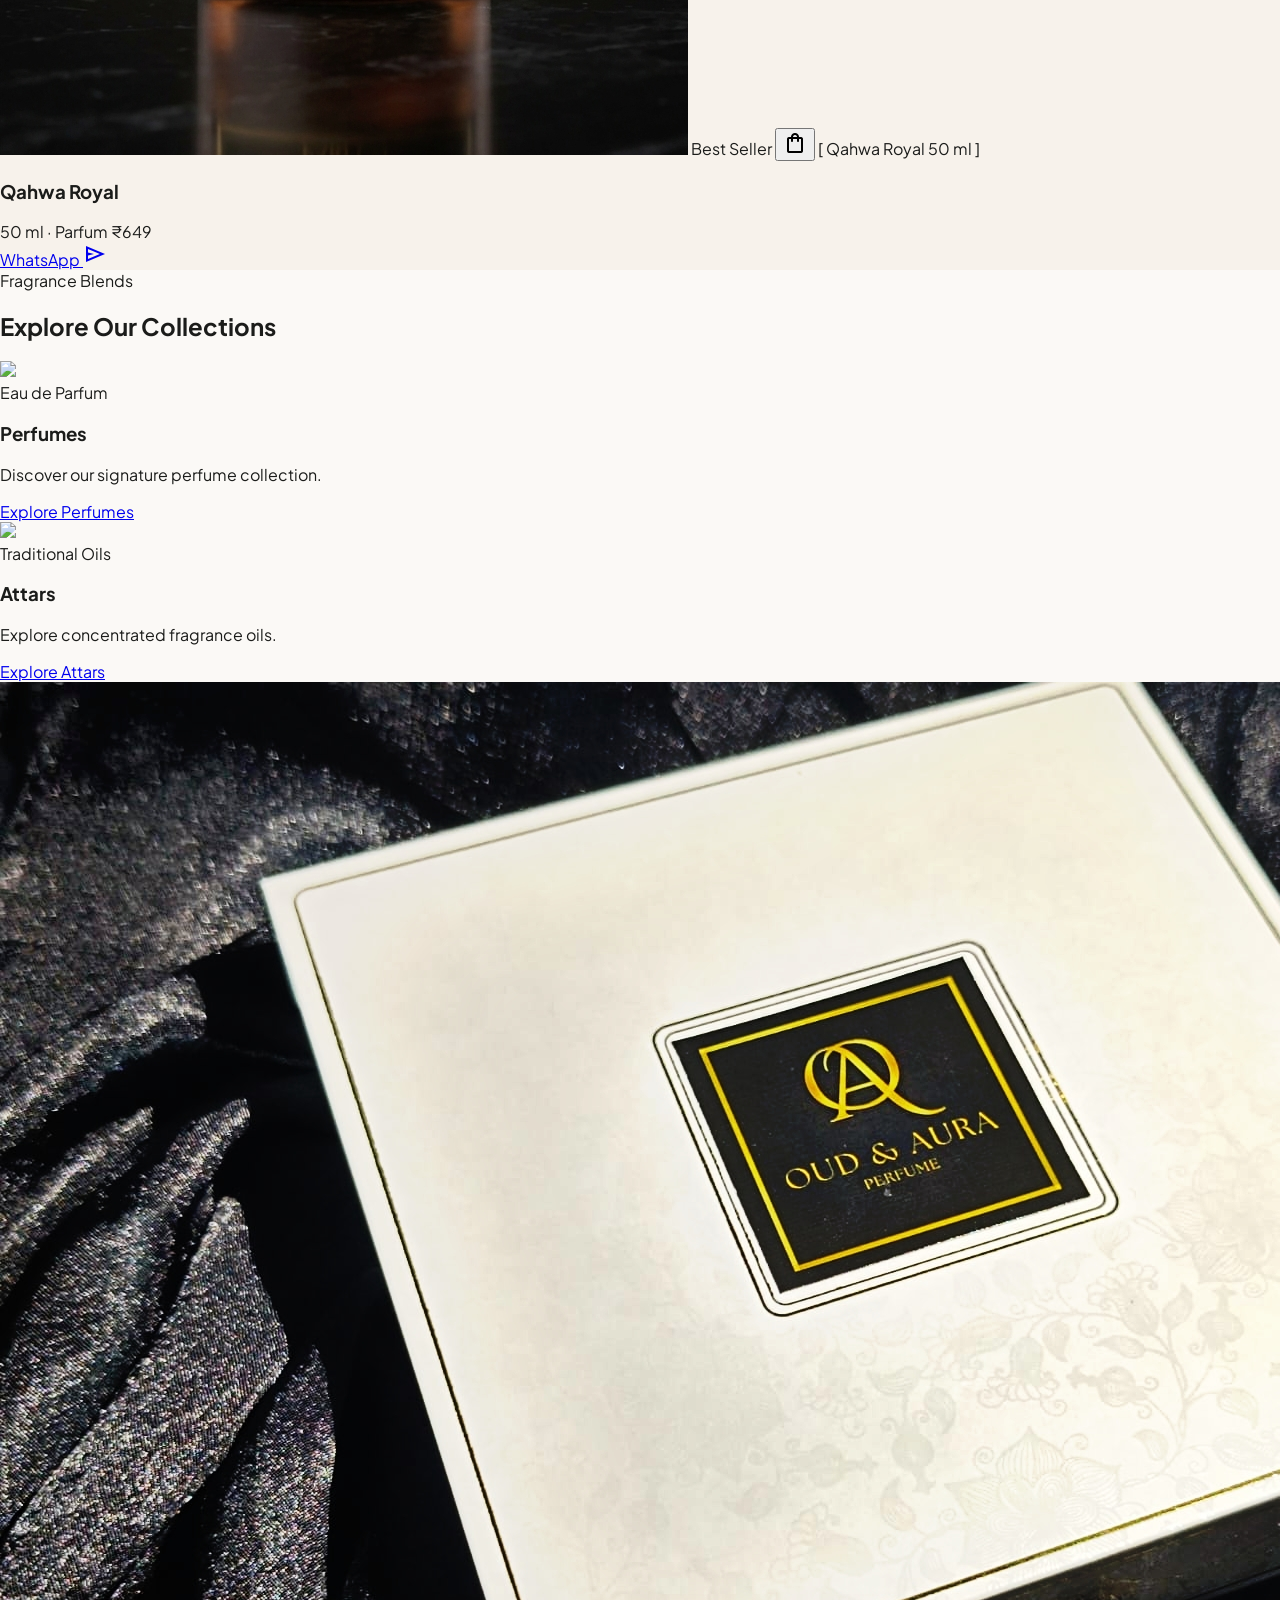
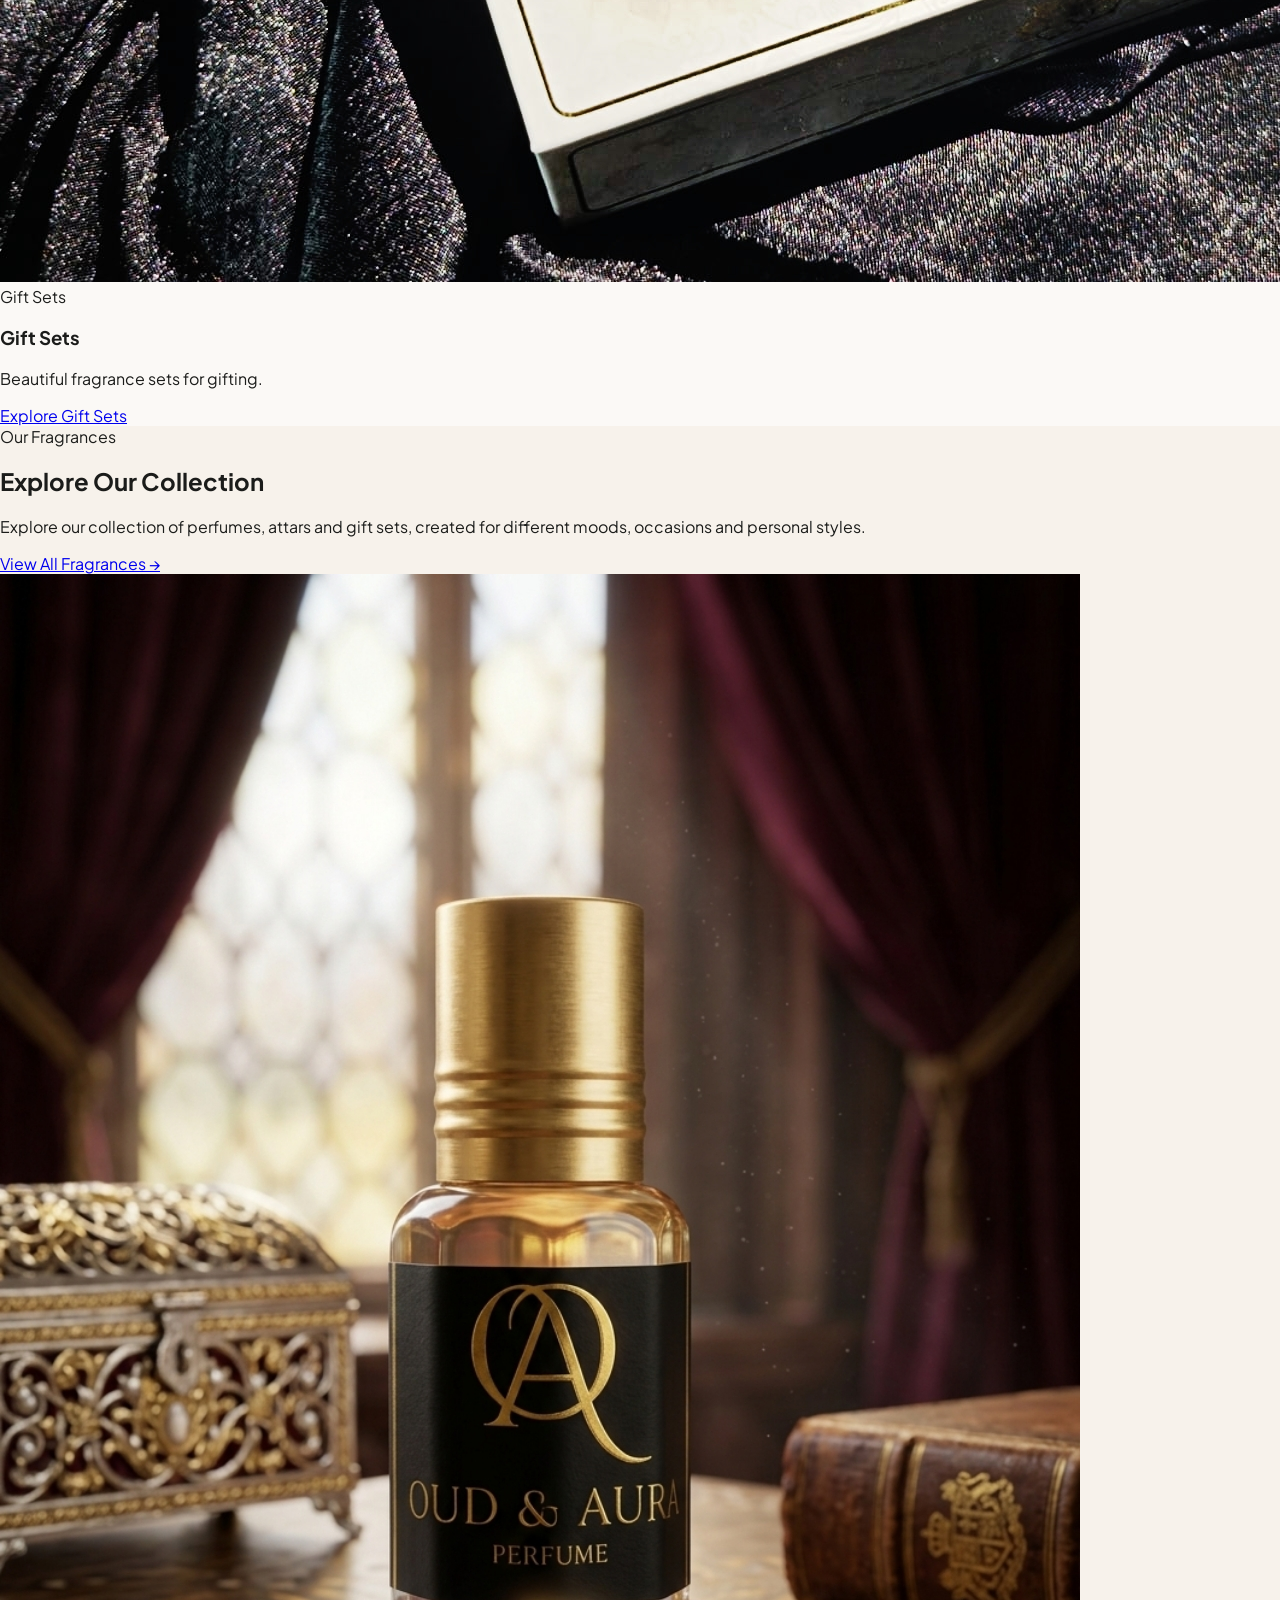
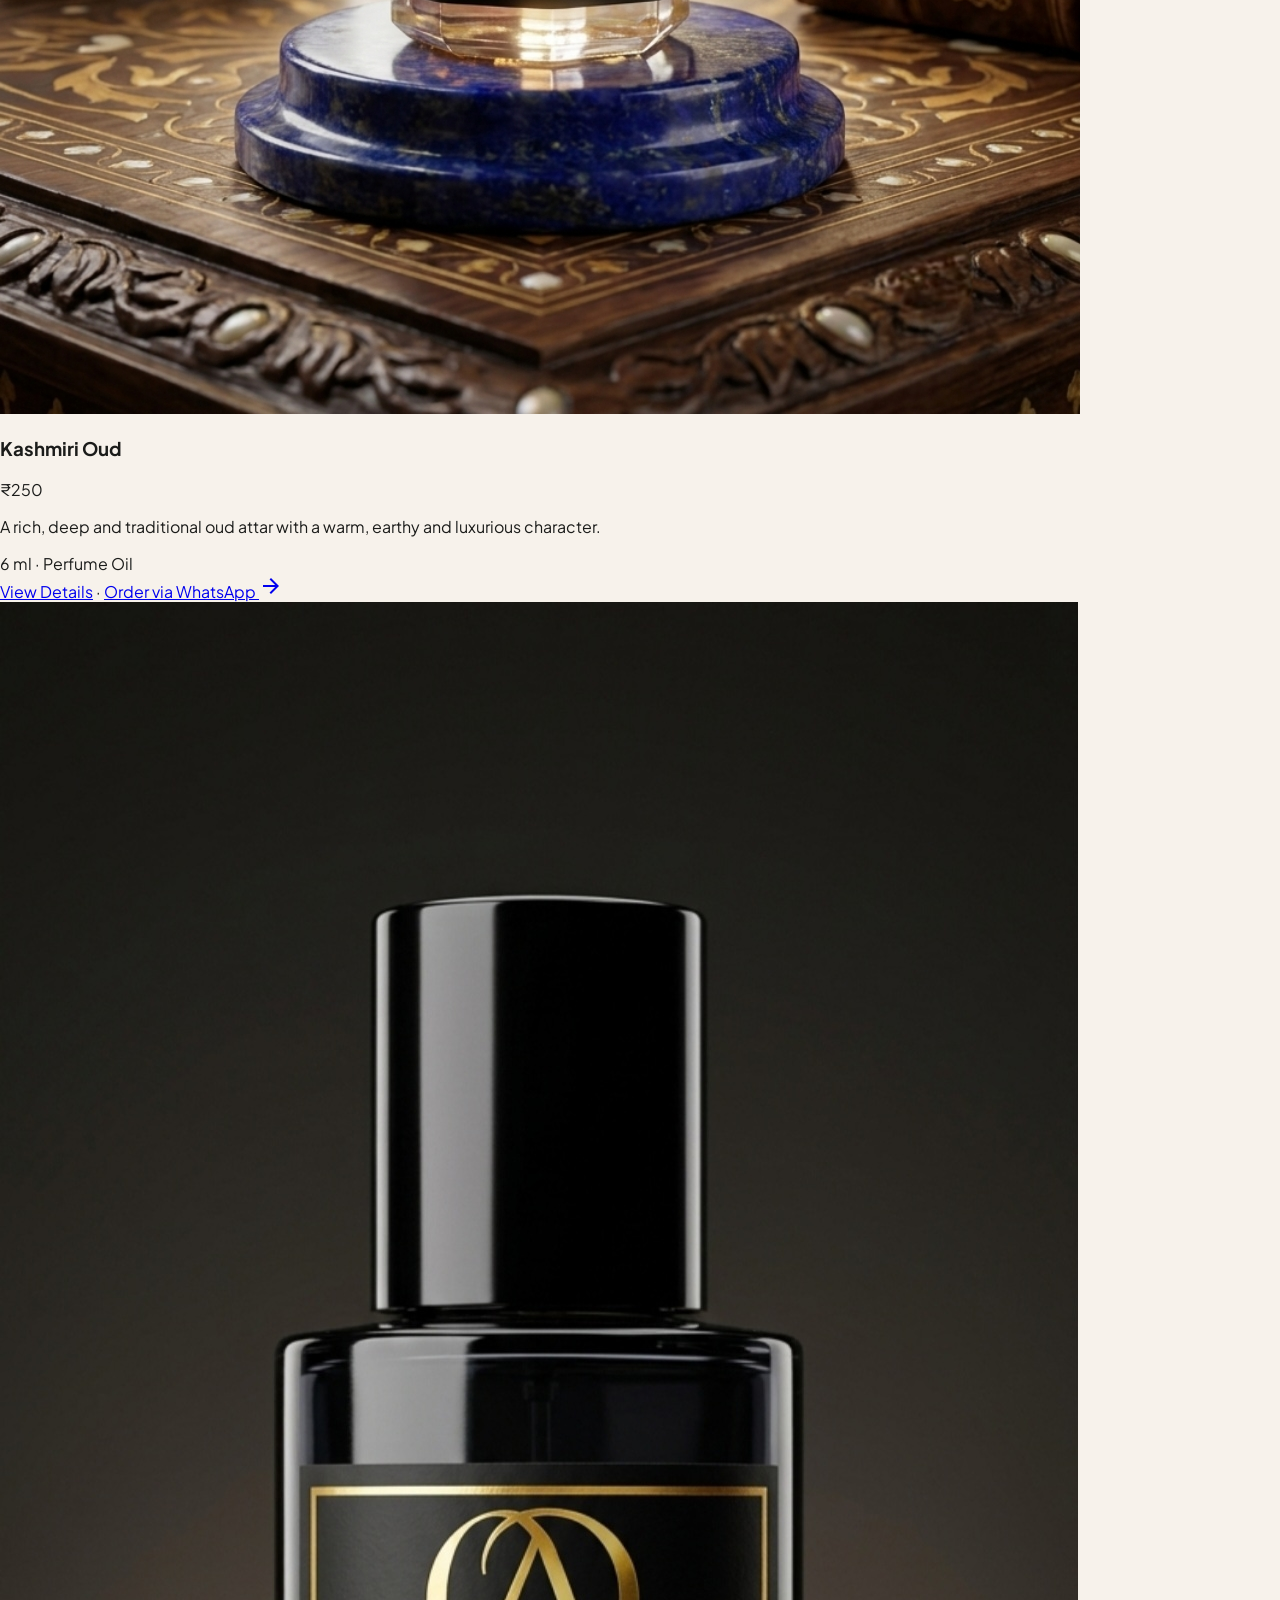
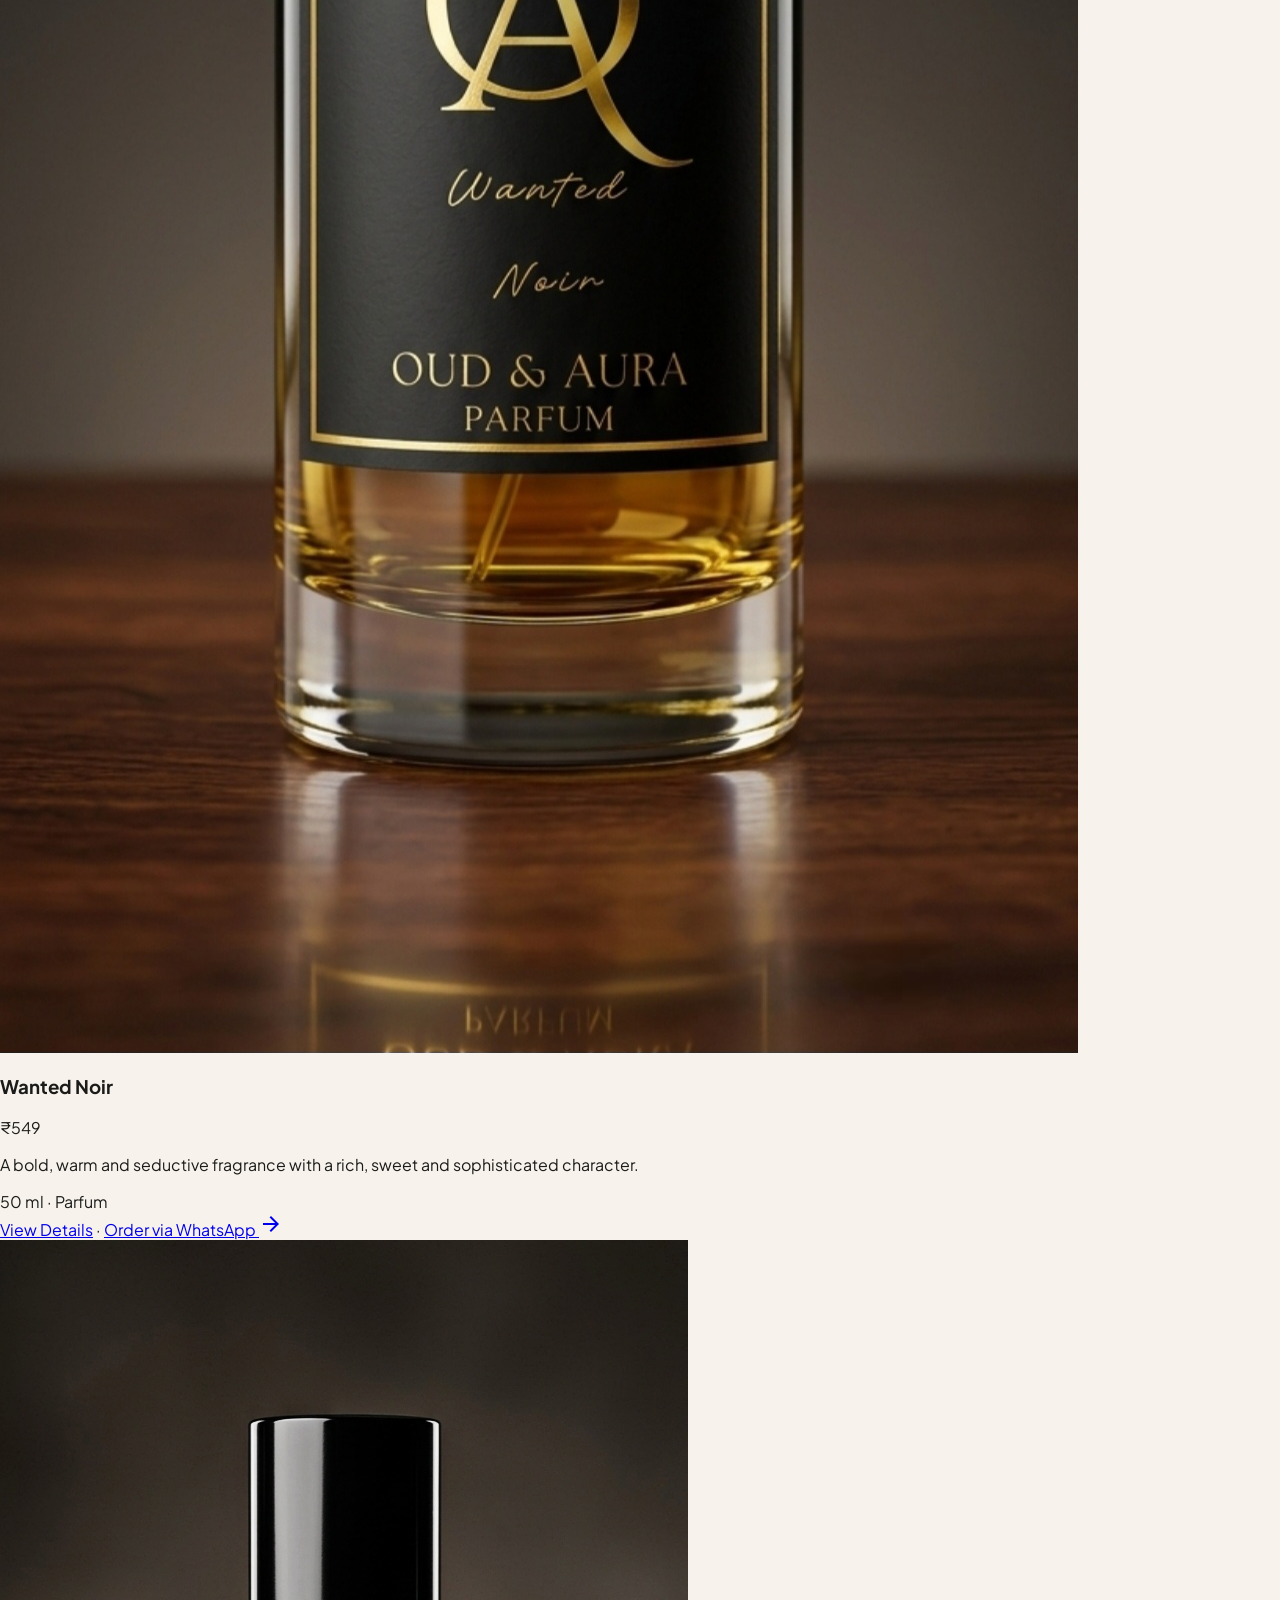
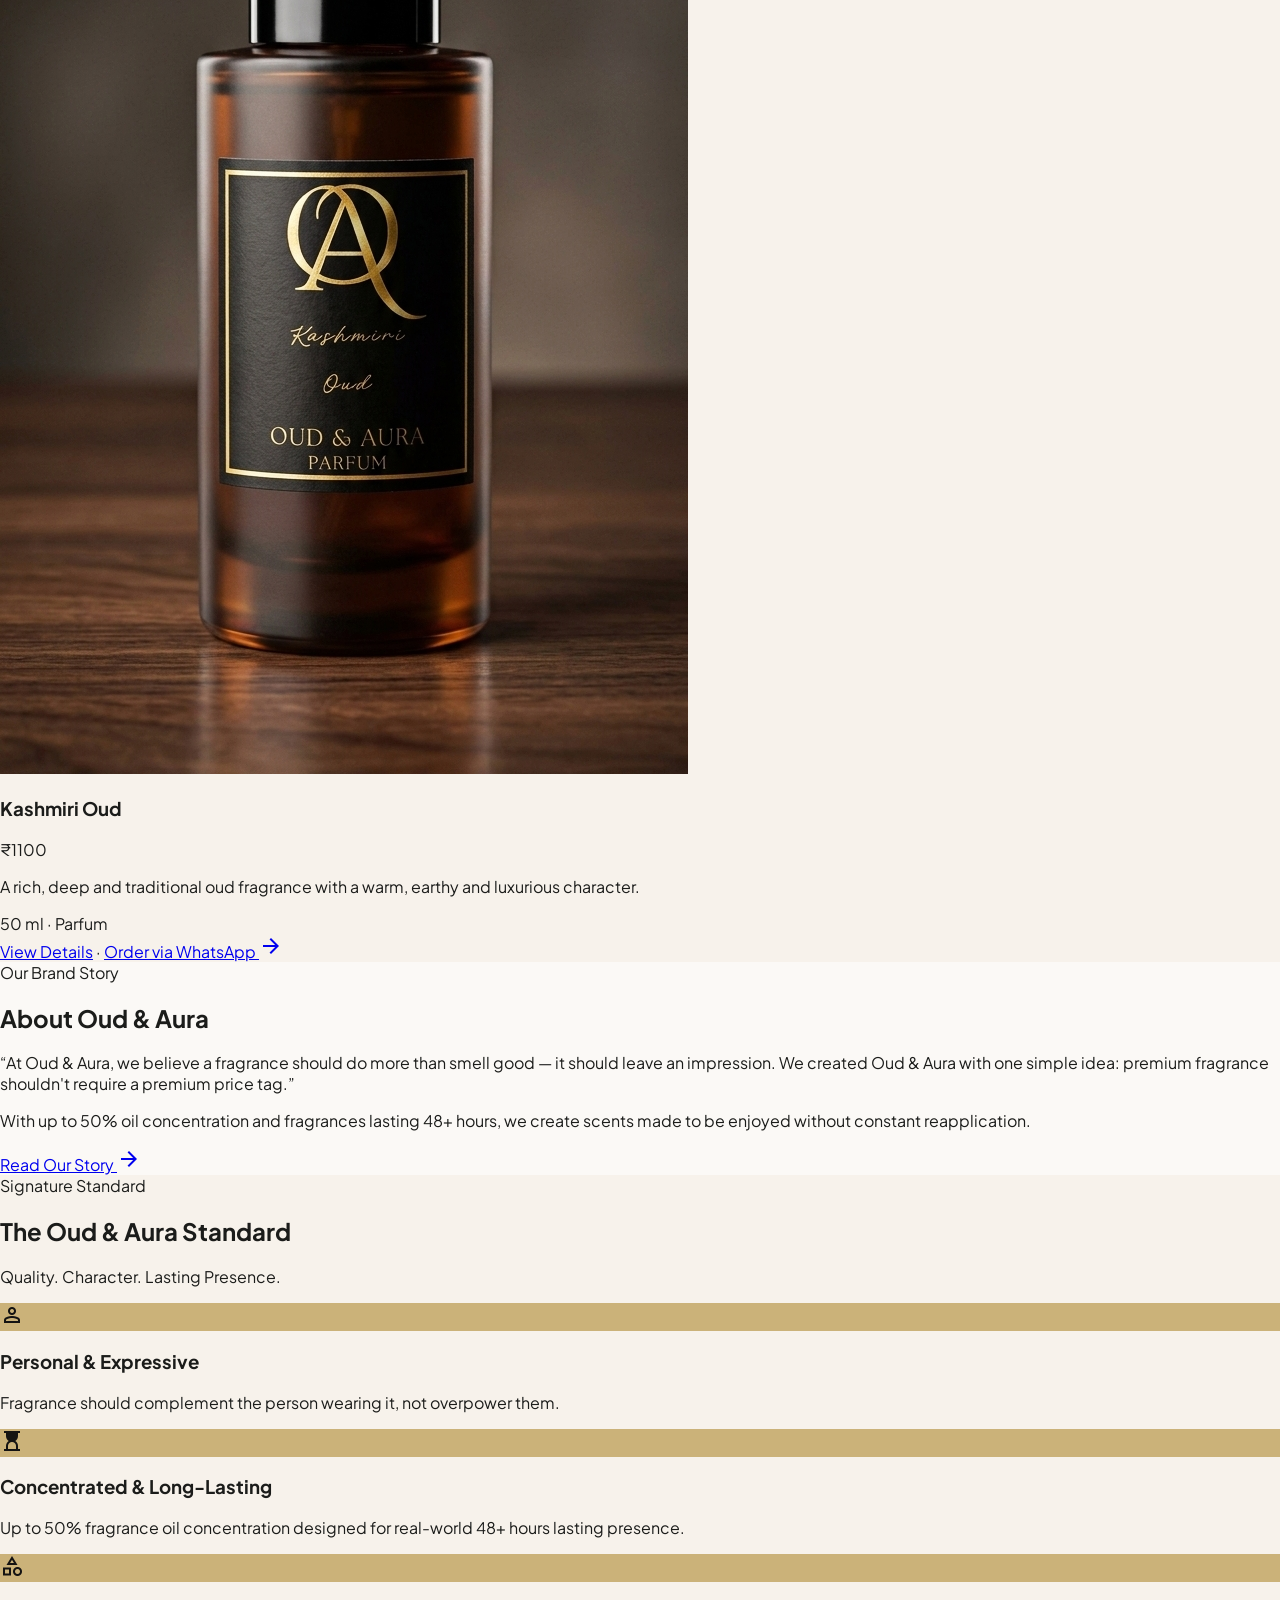
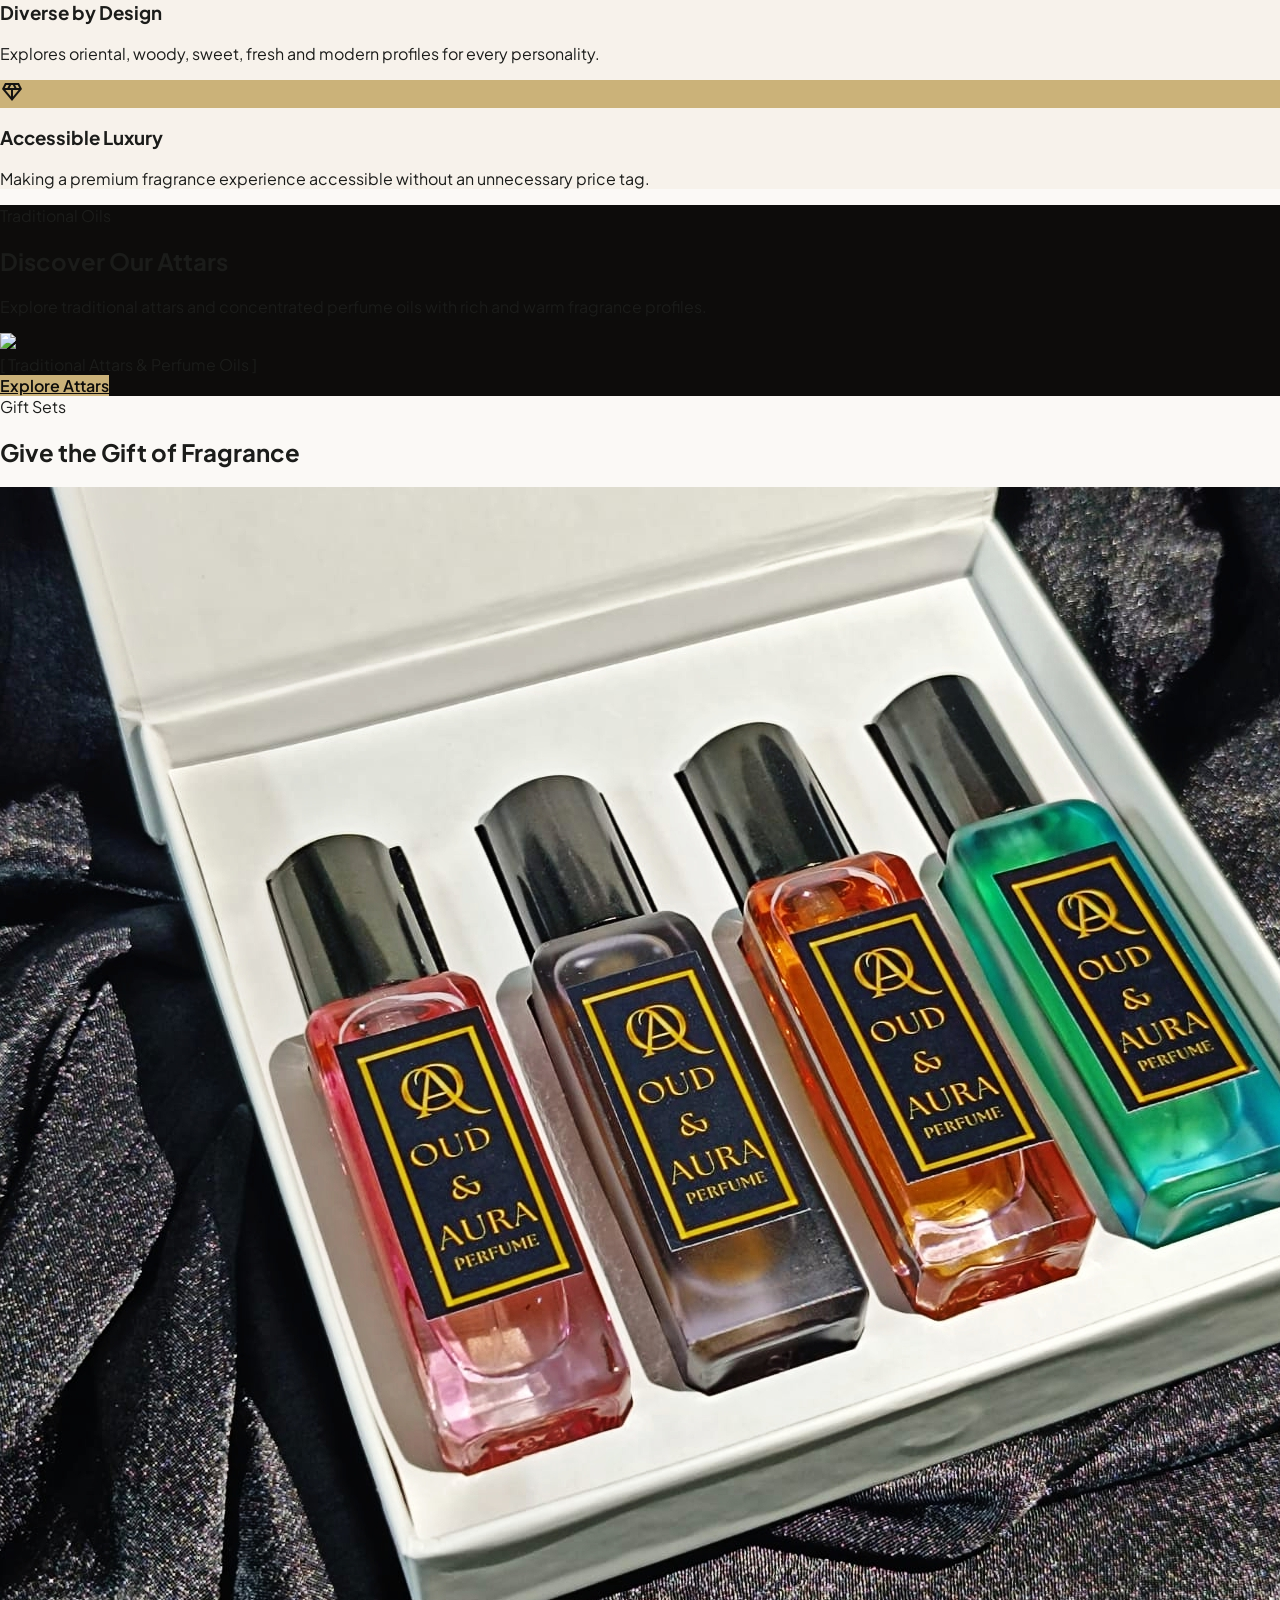
==== commit 1e81771f: "Remove 1-Rupee sample product, bust cache to v=3, and filter from cart" ====
--- a/index.html
+++ b/index.html
@@ -568,7 +568,7 @@
 
   <!-- SCRIPTS -->
   <script src="data/config.js"></script>
-  <script src="data/products.js?v=2"></script>
+  <script src="data/products.js?v=3"></script>
   <script src="js/main.js"></script>
   <script>
     // Home Page Specific Dynamic Content Hydration
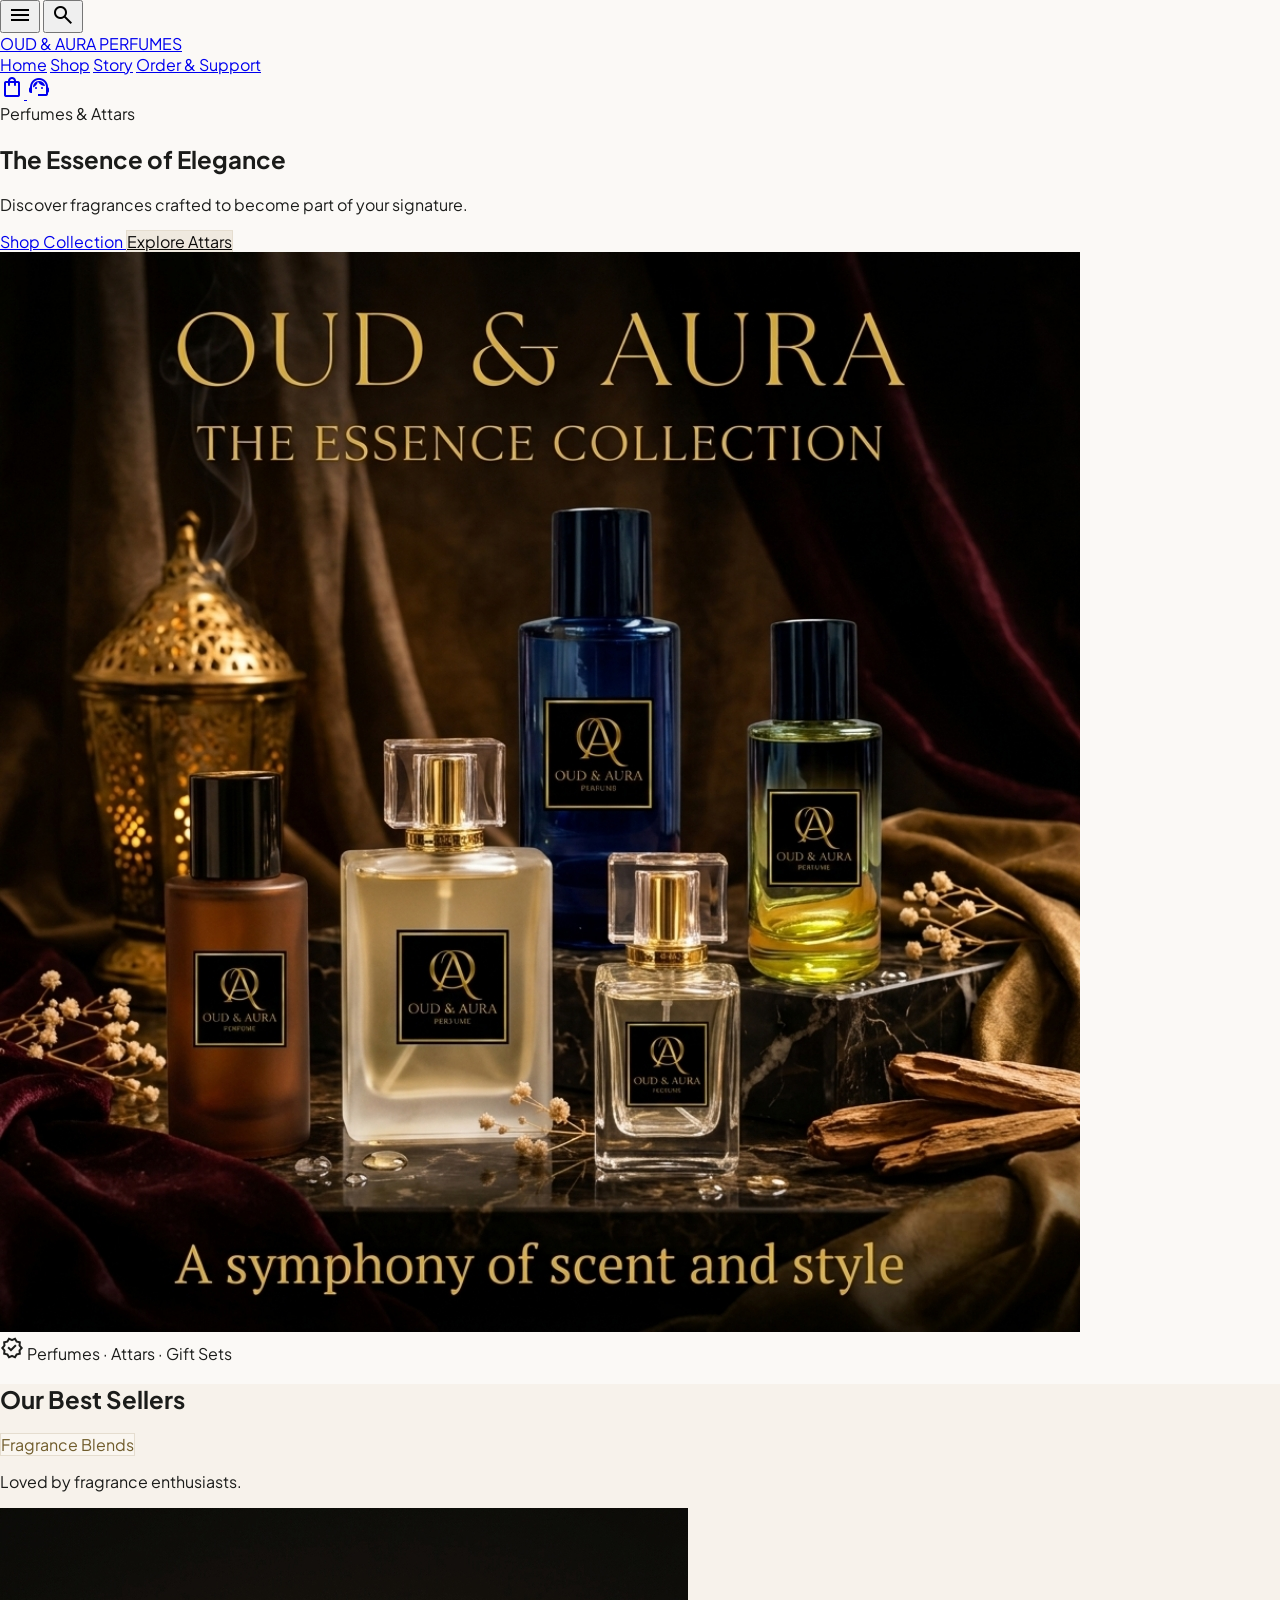
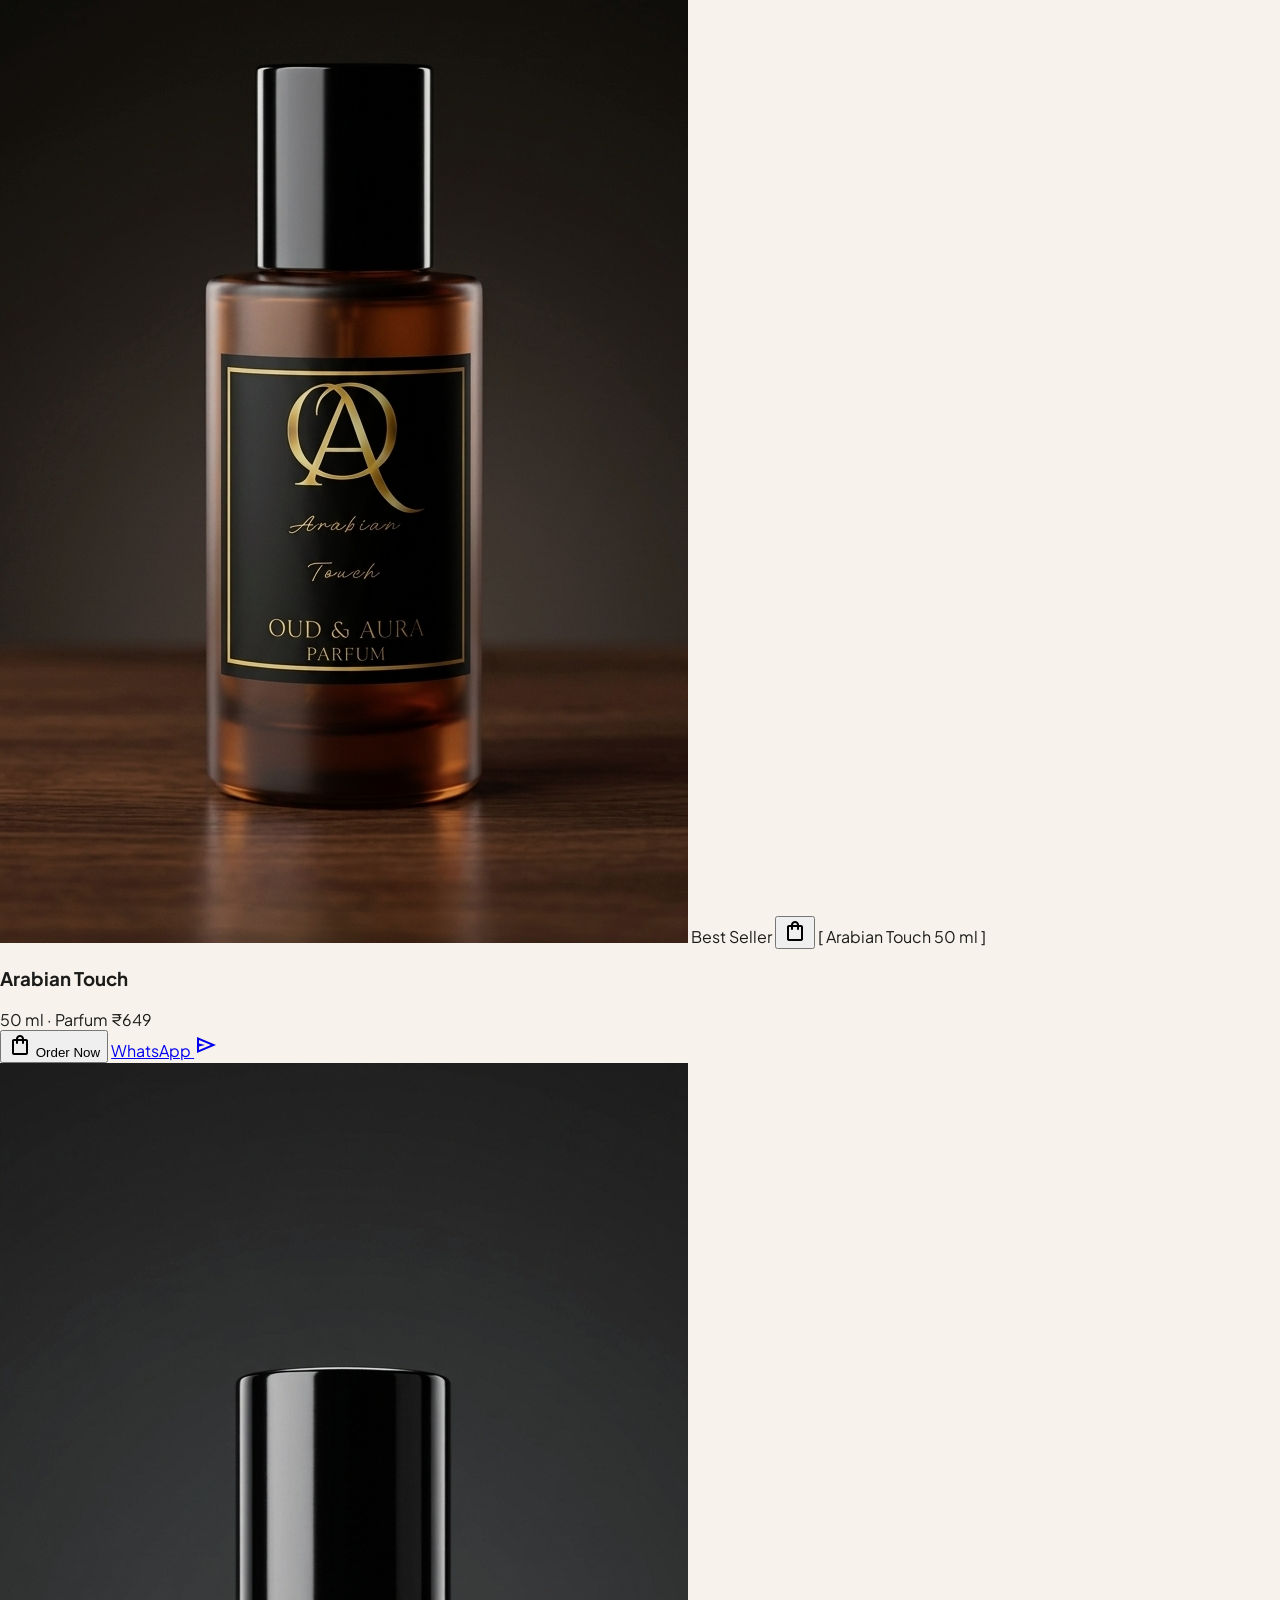
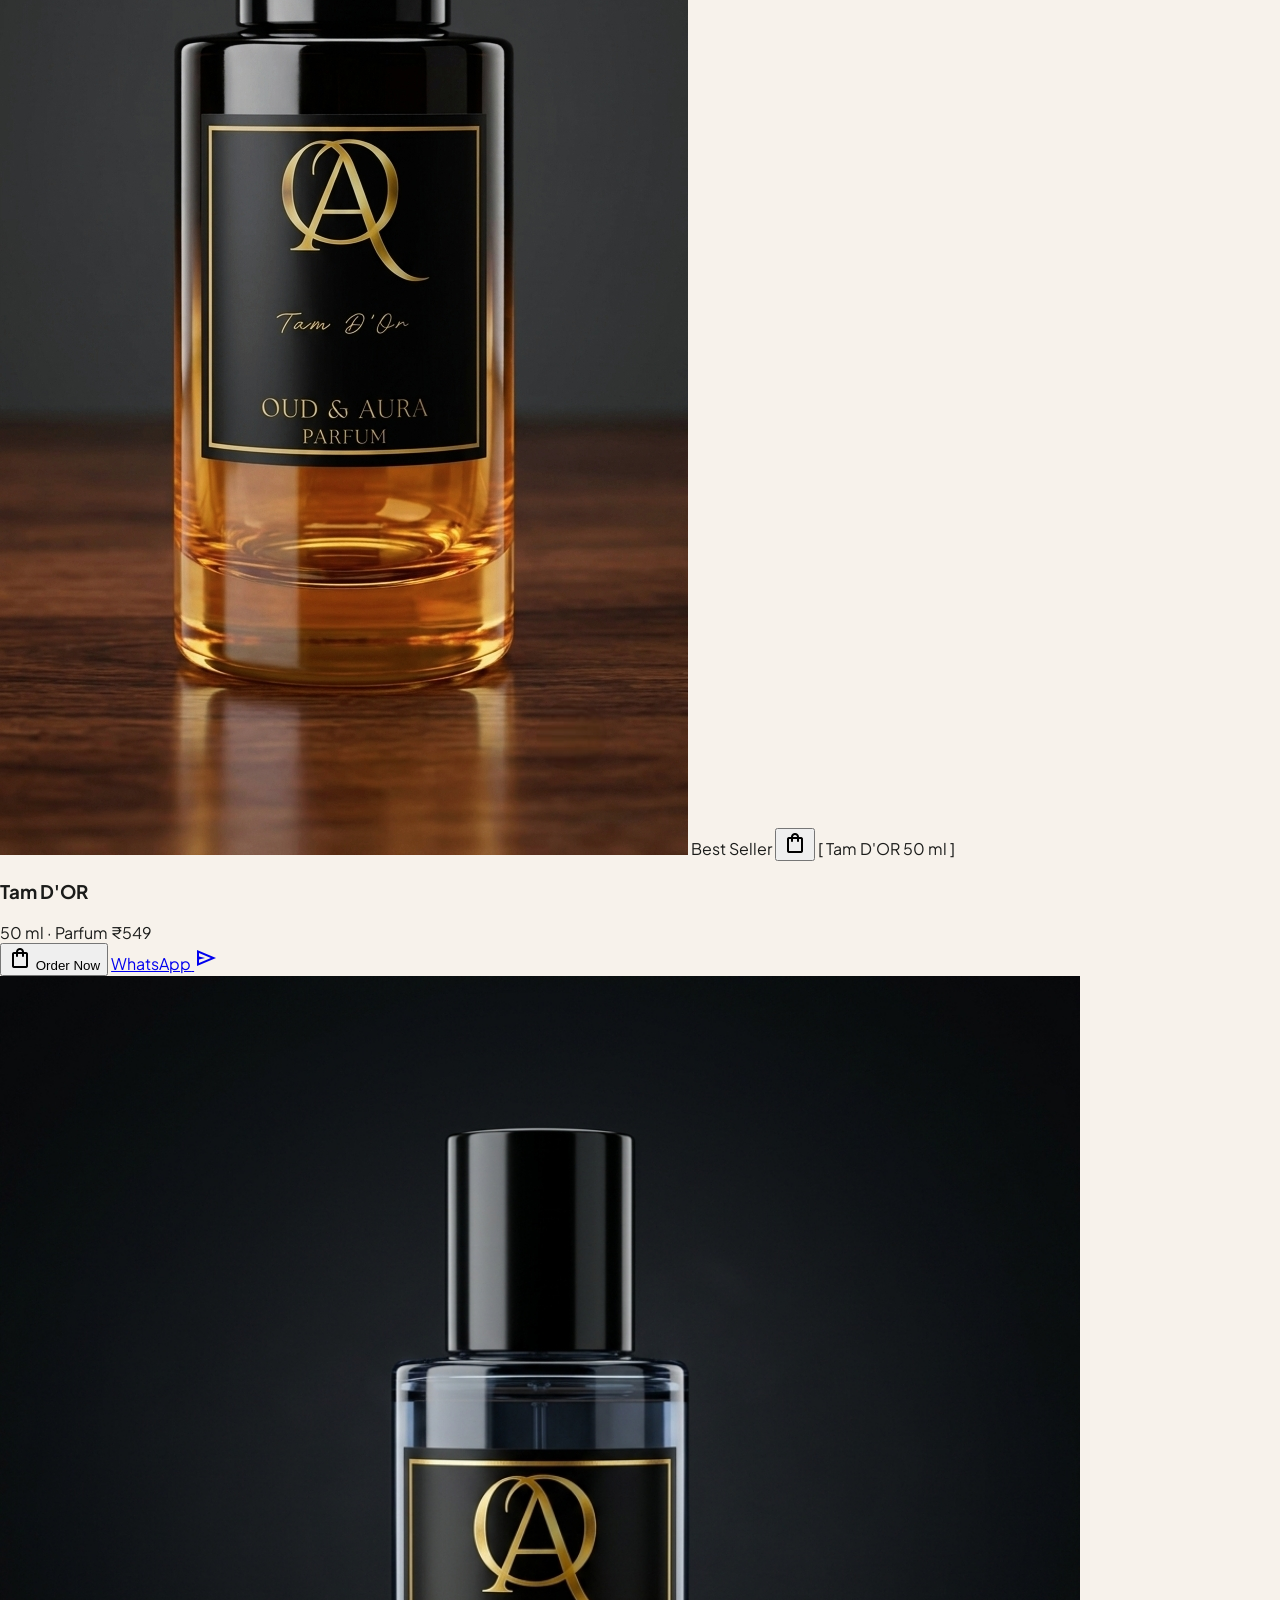
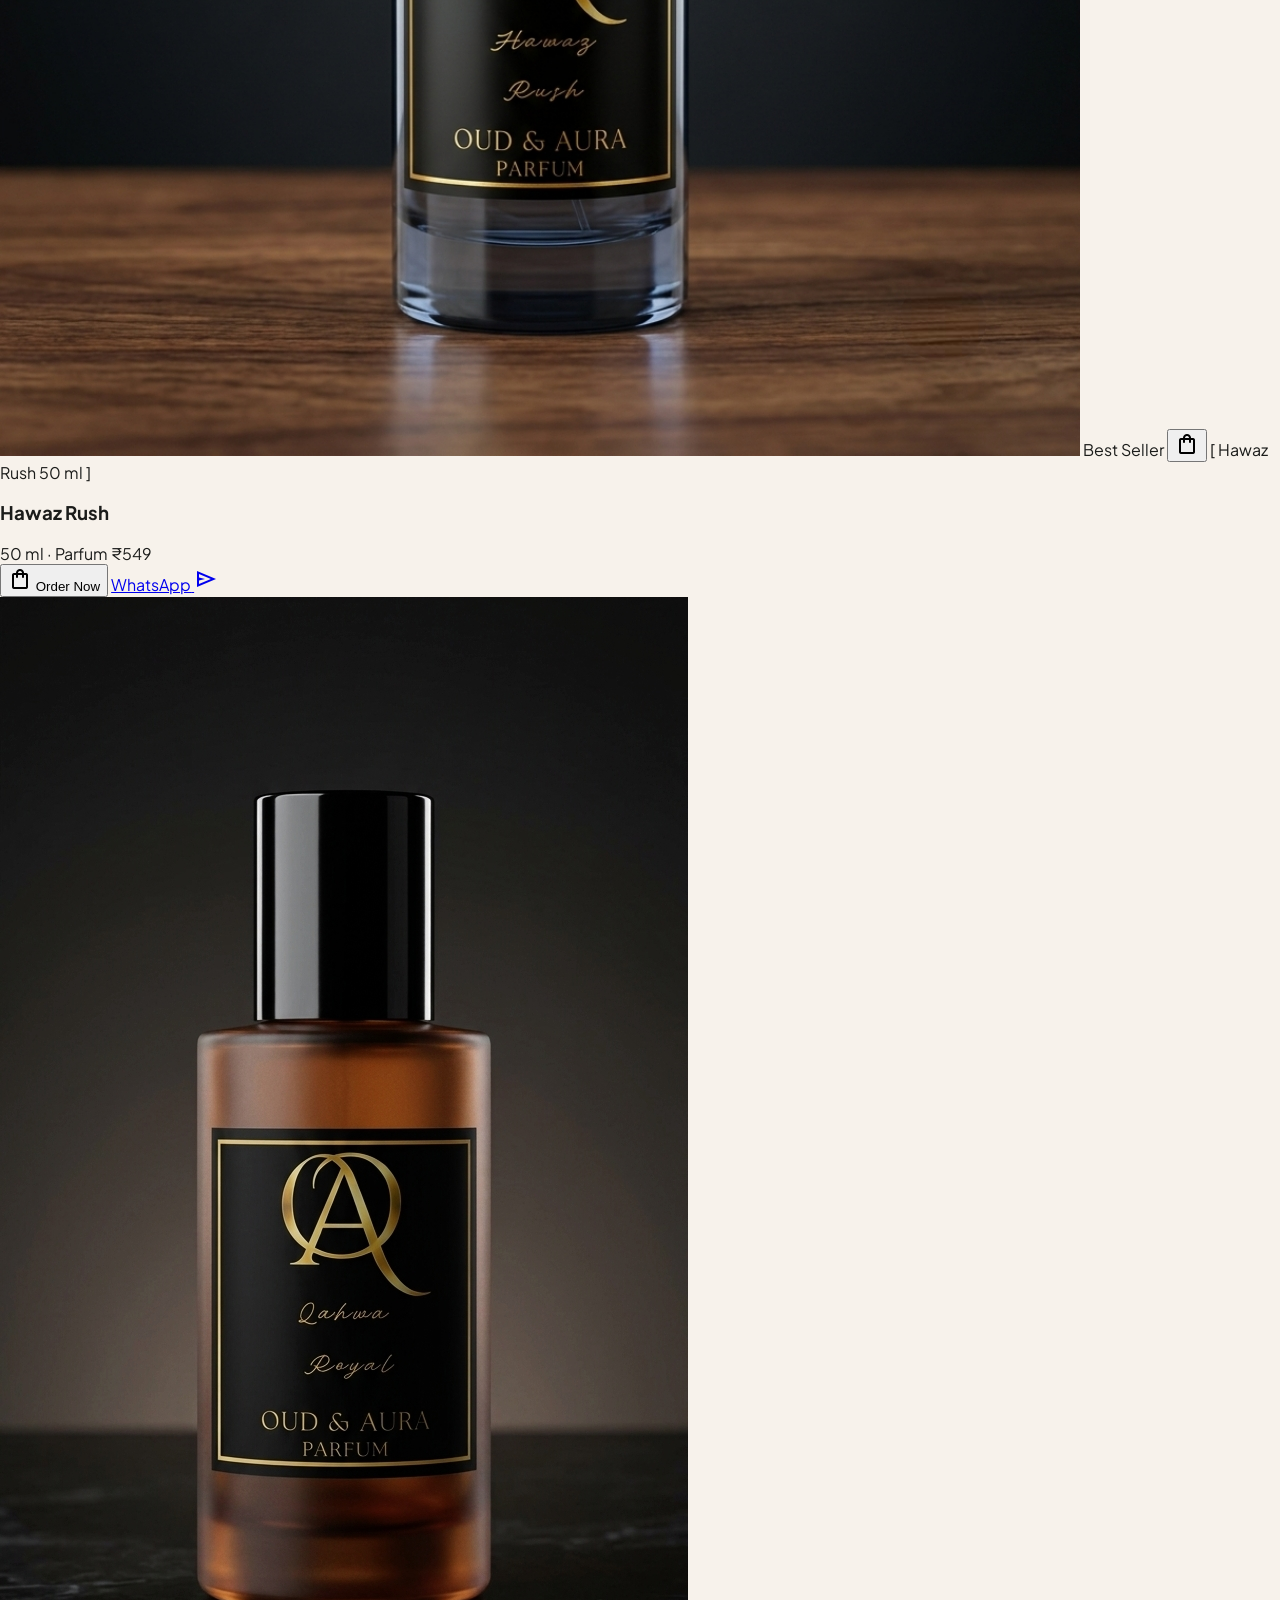
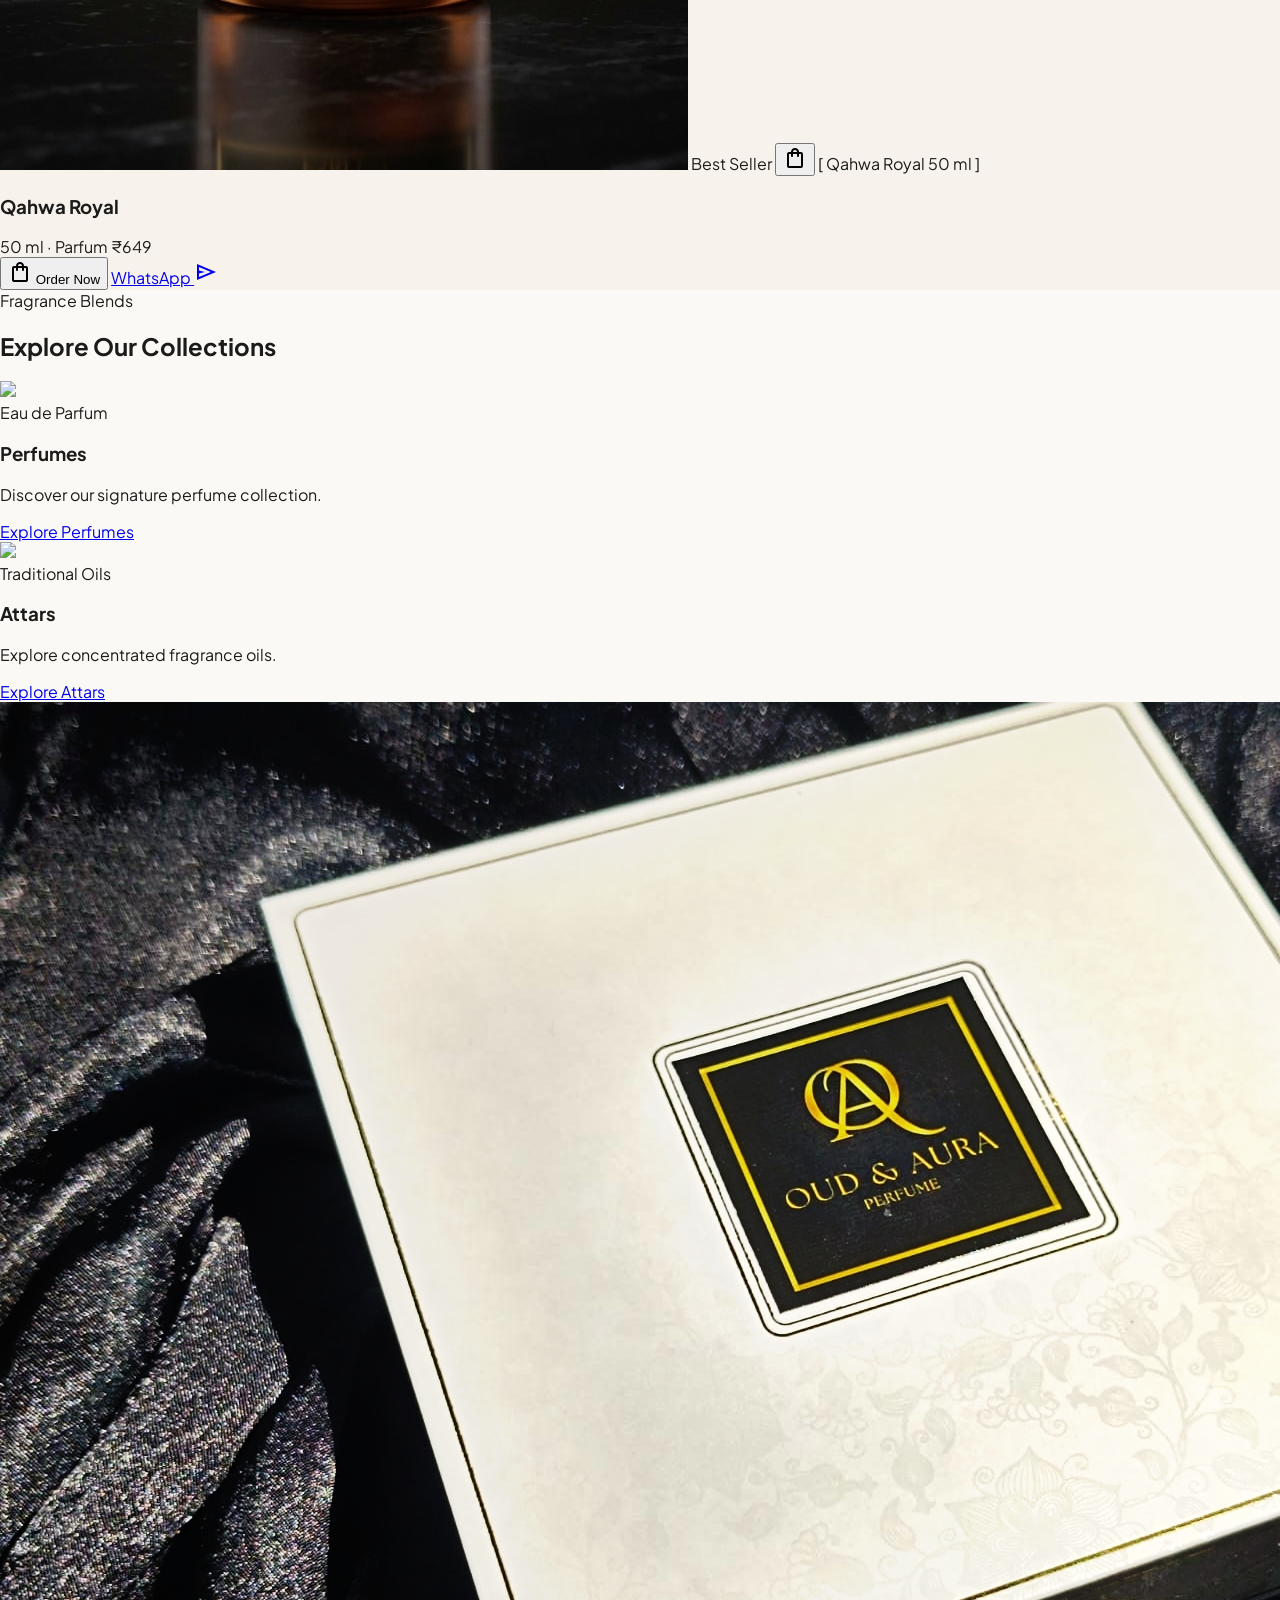
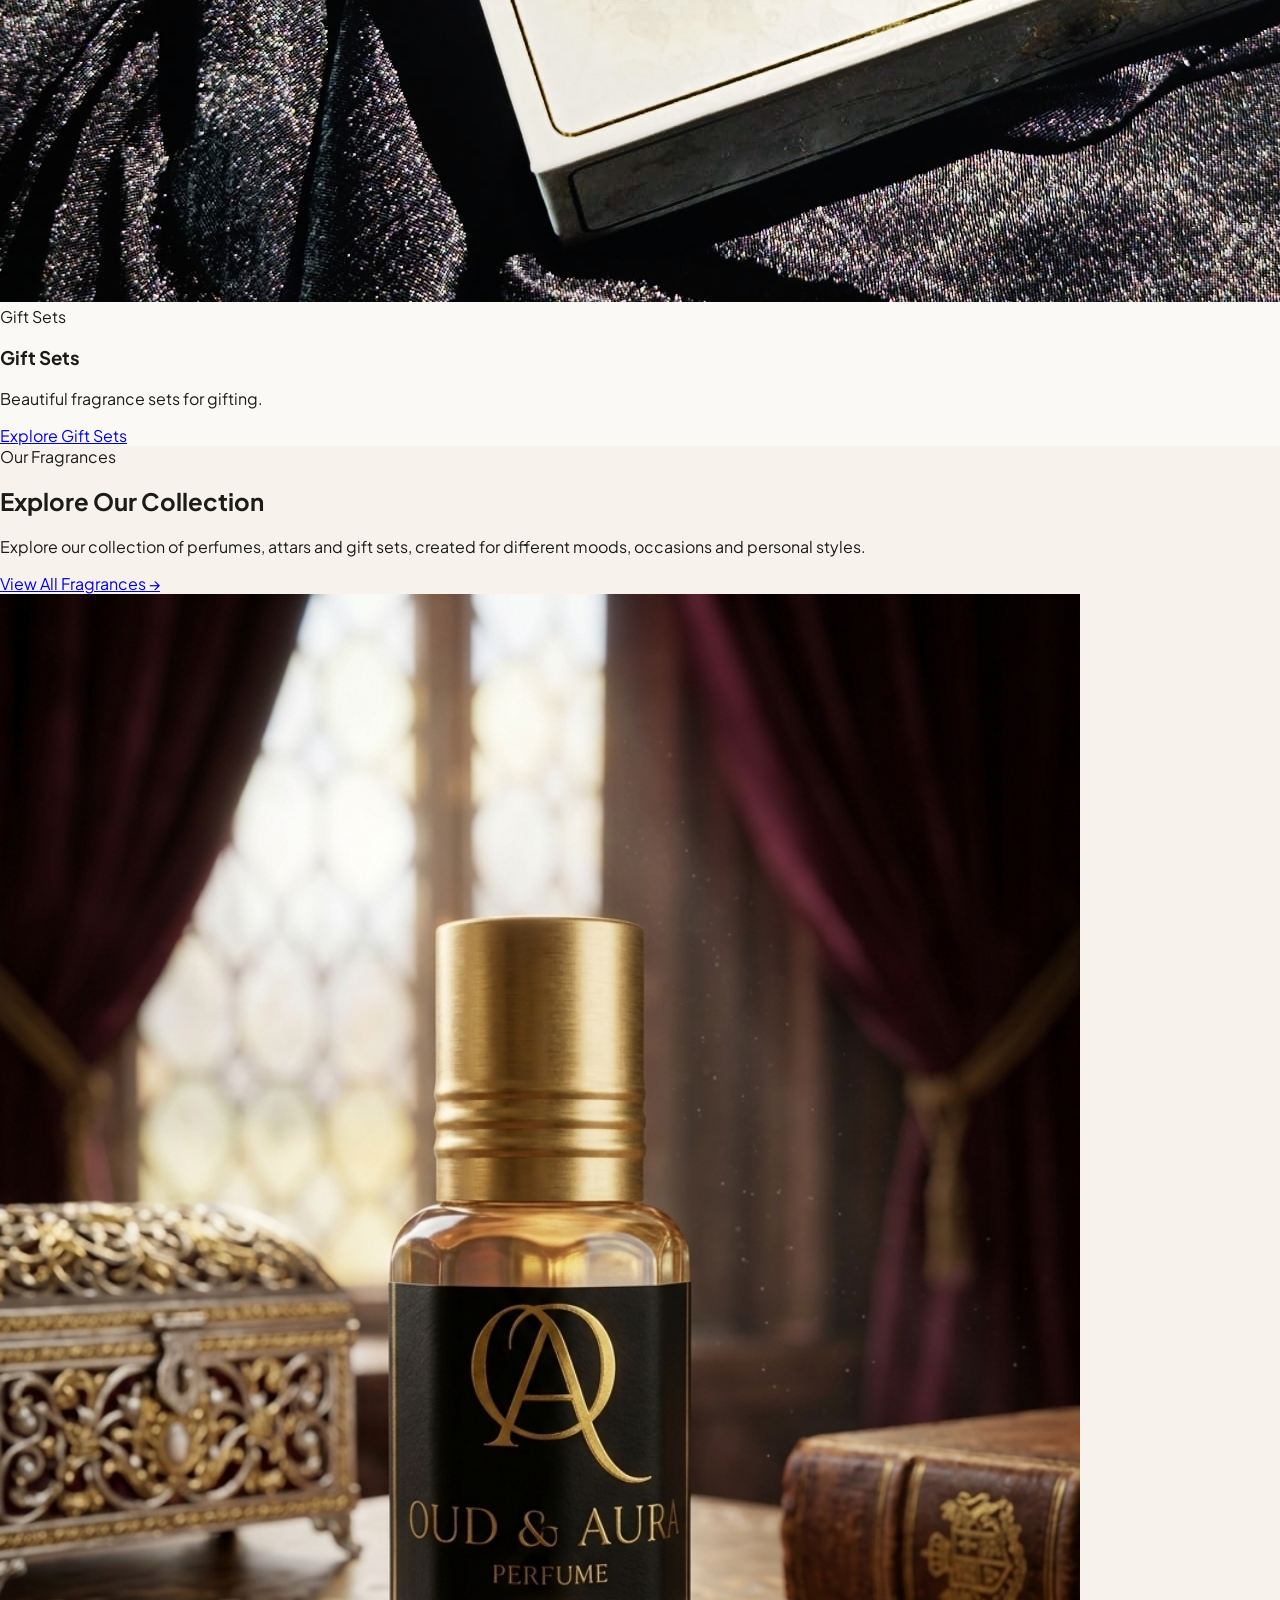
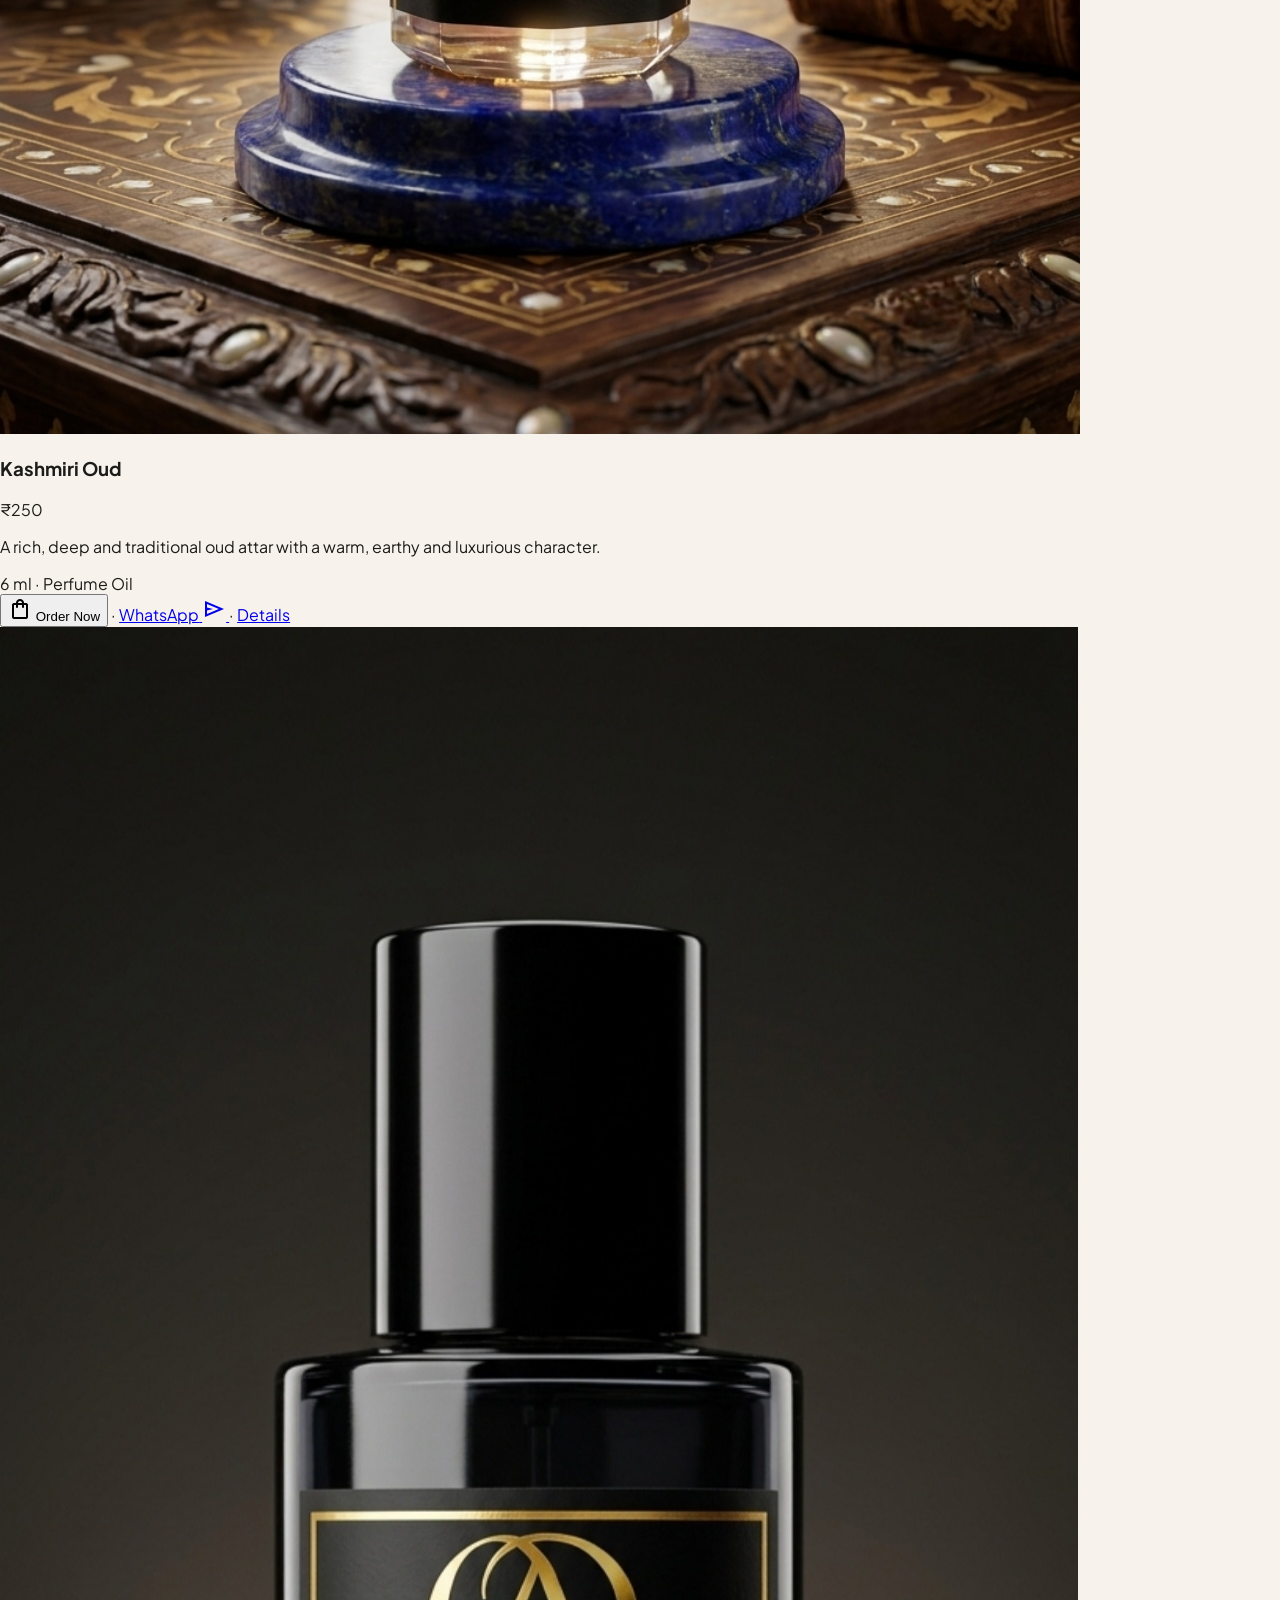
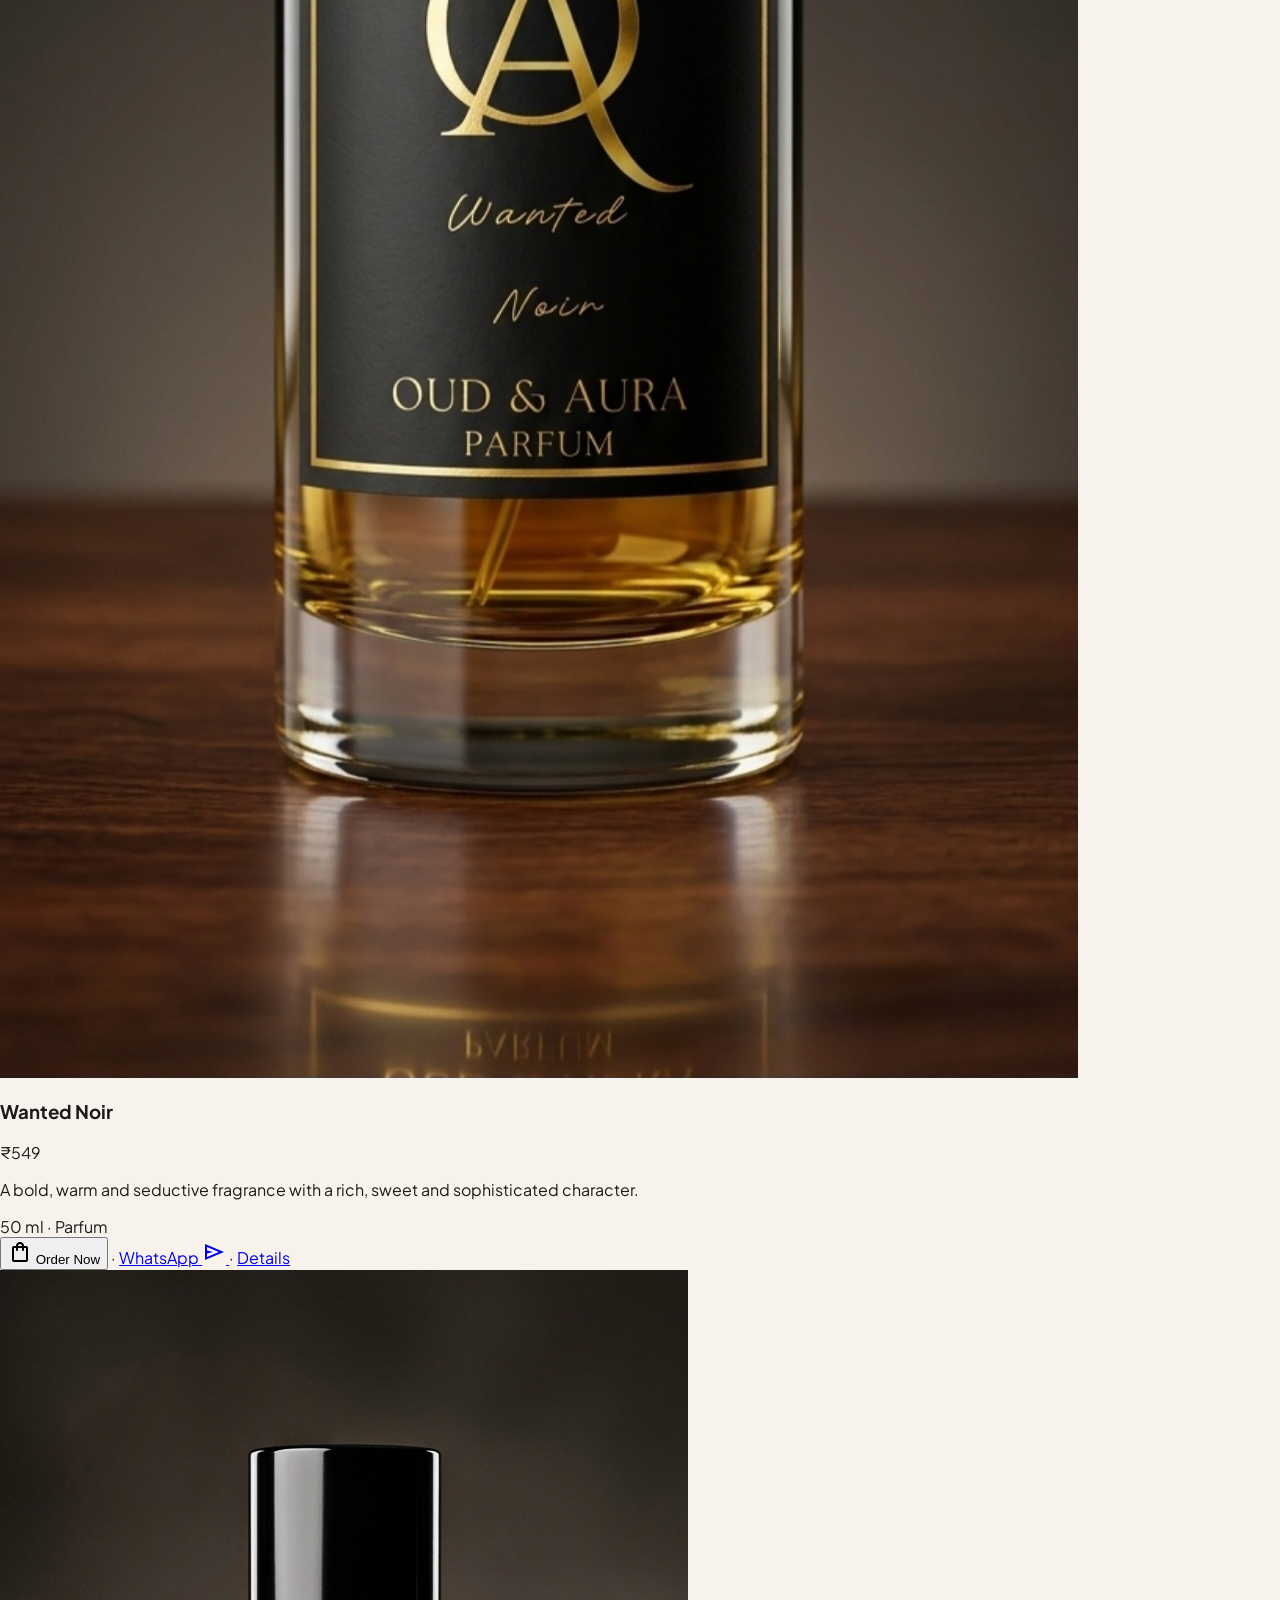
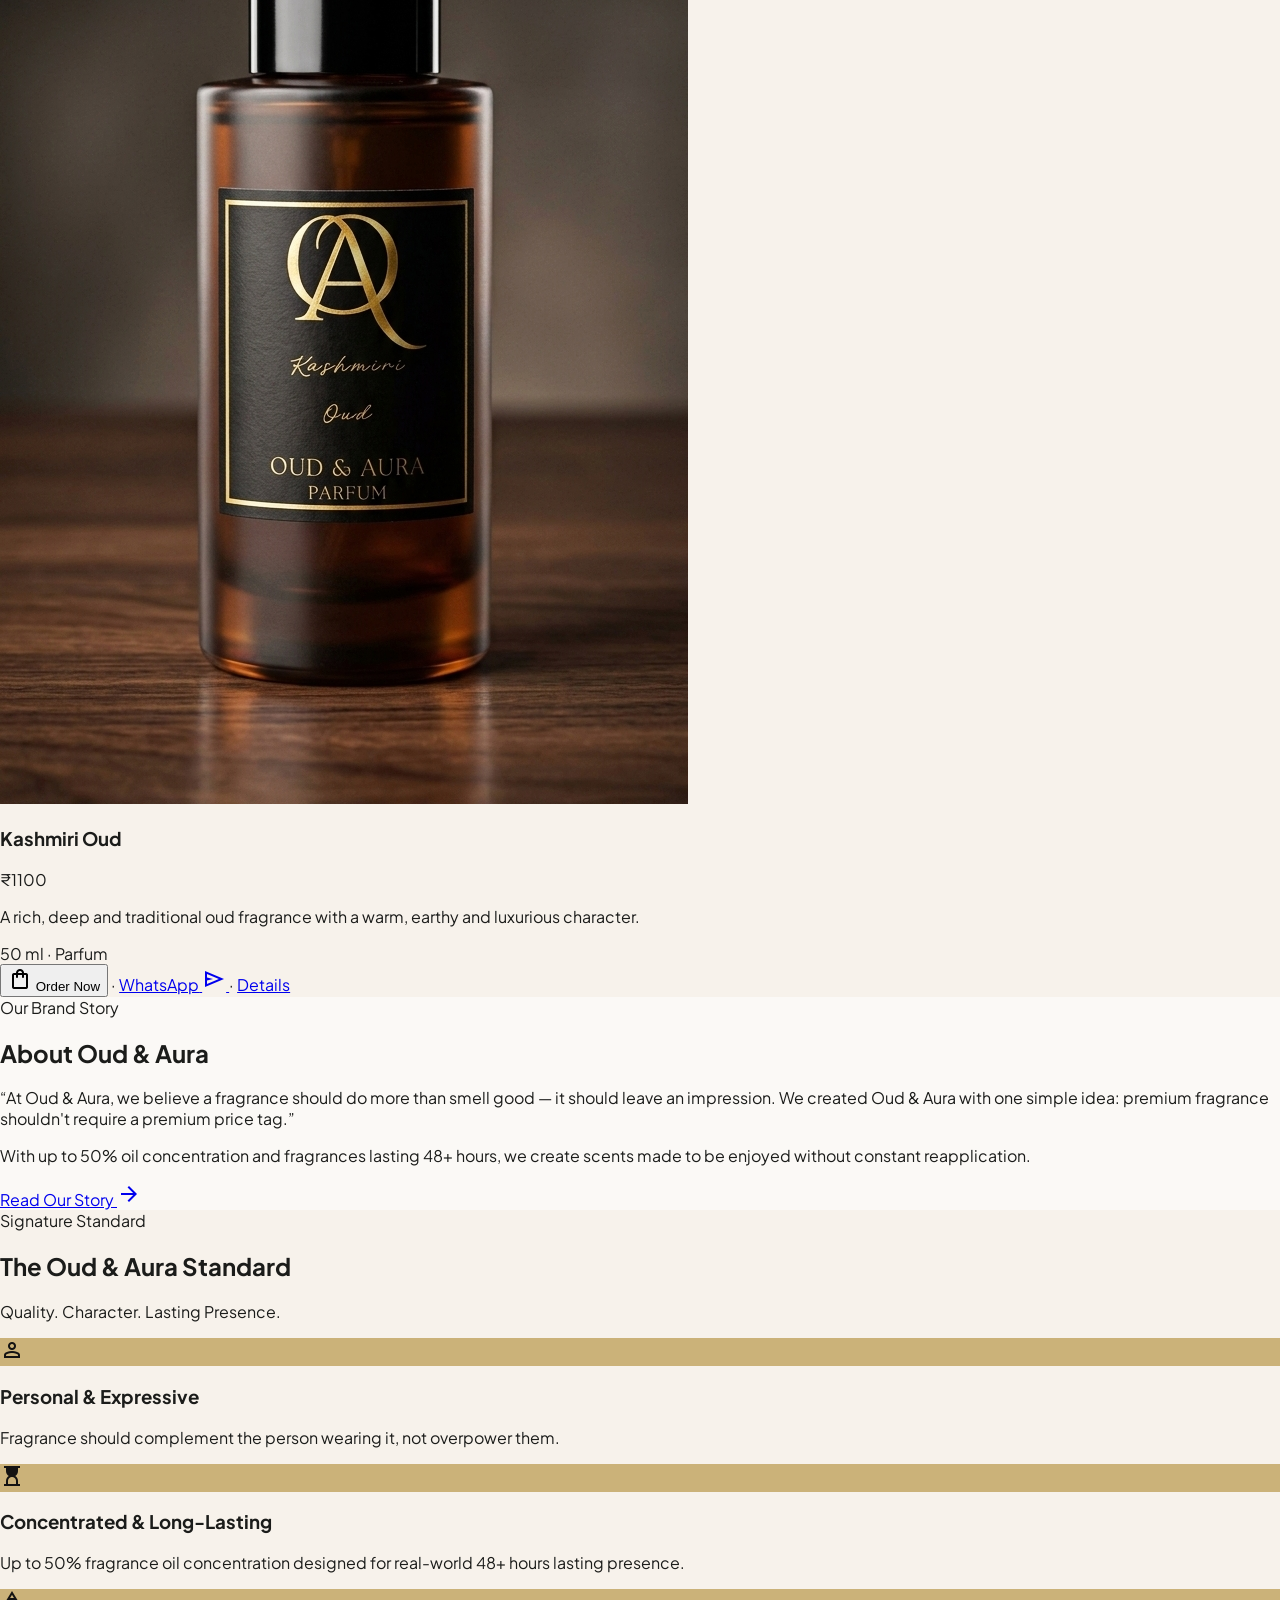
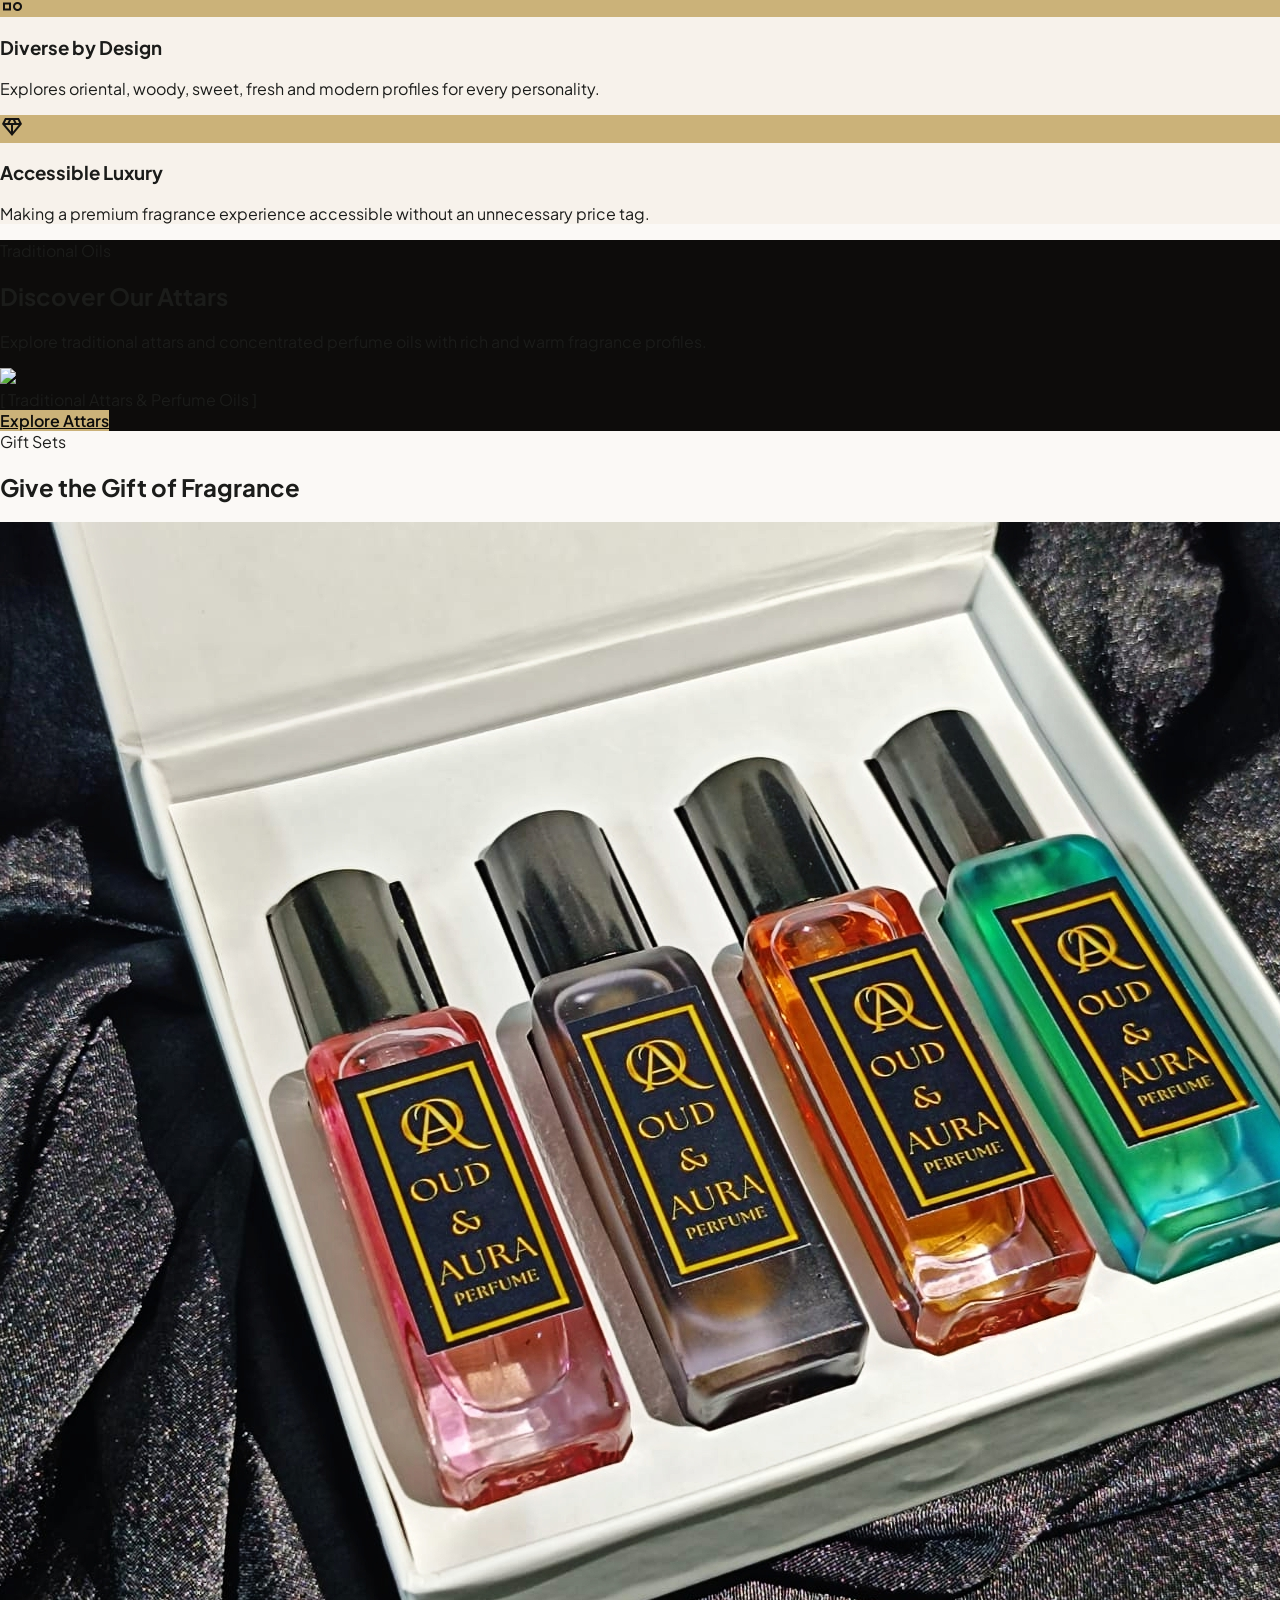
==== commit 5a0f0eb8: "Add Order Now button directly above WhatsApp order button on product cards" ====
--- a/index.html
+++ b/index.html
@@ -360,9 +360,10 @@
             A versatile collection of four captivating fragrances (Arabian Touch, Tam D'Or, Ruh Arab, and Hawaz Rush), blending rich, warm, woody, and fresh characters for every mood, occasion, and gifting.
           </p>
           <div class="flex flex-col sm:flex-row gap-2">
-            <a onclick="event.stopPropagation();" class="w-full py-3 bg-primary text-on-primary font-label-caps text-label-caps uppercase tracking-wider text-center rounded hover:bg-secondary transition-colors" href="product.html?id=unisex_giftset">
-              Explore Gift Set
-            </a>
+            <button onclick="event.stopPropagation(); addToCart('unisex_giftset', '4 × 20 ml', 777);" class="w-full py-3 bg-[#875200] hover:bg-[#6c4100] active:scale-[0.99] text-white font-label-caps text-label-caps uppercase tracking-wider text-center rounded transition-all flex items-center justify-center gap-2 cursor-pointer font-semibold shadow-xs" type="button">
+              <span class="material-symbols-outlined text-[16px]">shopping_bag</span>
+              <span>Order Now</span>
+            </button>
             <a onclick="event.stopPropagation();" id="homeGiftWhatsAppBtn" class="w-full py-3 bg-surface text-primary font-label-caps text-label-caps uppercase tracking-wider text-center rounded shadow-xs flex items-center justify-center gap-1.5 border border-[#E5DDCF] hover:bg-surface-container transition-colors" href="#" target="_blank" rel="noopener">
               <span>Order on WhatsApp</span>
               <span class="material-symbols-outlined text-[14px] text-secondary">send</span>
@@ -601,6 +602,10 @@
               <span class="font-body-md text-[14px] font-semibold text-[#0D0C0B] mt-1">${SITE_CONFIG.currencySymbol}${product.price}</span>
             </div>
             <div class="mt-3 flex flex-col gap-1.5">
+              <button onclick="event.stopPropagation(); addToCart('${product.id}', '${product.size}', ${product.price});" class="w-full py-2 text-center font-label-caps text-[10px] text-white uppercase tracking-wider bg-[#875200] hover:bg-[#6c4100] active:scale-[0.99] rounded flex items-center justify-center gap-1 transition-all cursor-pointer font-semibold shadow-xs" type="button">
+                <span class="material-symbols-outlined text-[13px] text-white">shopping_bag</span>
+                <span>Order Now</span>
+              </button>
               <a onclick="event.stopPropagation();" class="w-full py-2 text-center font-label-caps text-[10px] text-[#FAF6F0] uppercase tracking-wider bg-[#0D0C0B] hover:bg-[#141312] rounded flex items-center justify-center gap-1 transition-colors" href="${SITE_CONFIG.getProductWhatsAppUrl(product.name, product.size, product.price)}" target="_blank" rel="noopener">
                 <span>WhatsApp</span>
                 <span class="material-symbols-outlined text-[12px] text-[#CBB279]">send</span>
@@ -627,12 +632,17 @@
               <p class="font-body-sm text-[12px] text-on-surface-variant truncate">${p.shortDescription}</p>
               <span class="font-label-caps text-[10px] text-secondary mt-0.5">${p.size} · ${p.concentration}</span>
               <div class="flex items-center gap-2 mt-2">
-                <a class="font-label-caps text-[10px] text-primary underline hover:text-secondary" href="product.html?id=${encodeURIComponent(p.id)}">View Details</a>
+                <button onclick="event.stopPropagation(); addToCart('${p.id}', '${p.size}', ${p.price});" class="font-label-caps text-[10px] text-[#875200] font-semibold flex items-center gap-0.5 hover:underline cursor-pointer" type="button">
+                  <span class="material-symbols-outlined text-[12px]">shopping_bag</span>
+                  <span>Order Now</span>
+                </button>
                 <span class="text-outline-variant text-[10px]">·</span>
                 <a class="font-label-caps text-[10px] text-secondary flex items-center gap-0.5 hover:underline" href="${SITE_CONFIG.getProductWhatsAppUrl(p.name, p.size, p.price)}" target="_blank" rel="noopener">
-                  <span>Order via WhatsApp</span>
-                  <span class="material-symbols-outlined text-[12px]">arrow_forward</span>
+                  <span>WhatsApp</span>
+                  <span class="material-symbols-outlined text-[12px]">send</span>
                 </a>
+                <span class="text-outline-variant text-[10px]">·</span>
+                <a class="font-label-caps text-[10px] text-primary underline hover:text-secondary" href="product.html?id=${encodeURIComponent(p.id)}">Details</a>
               </div>
             </div>
           </div>
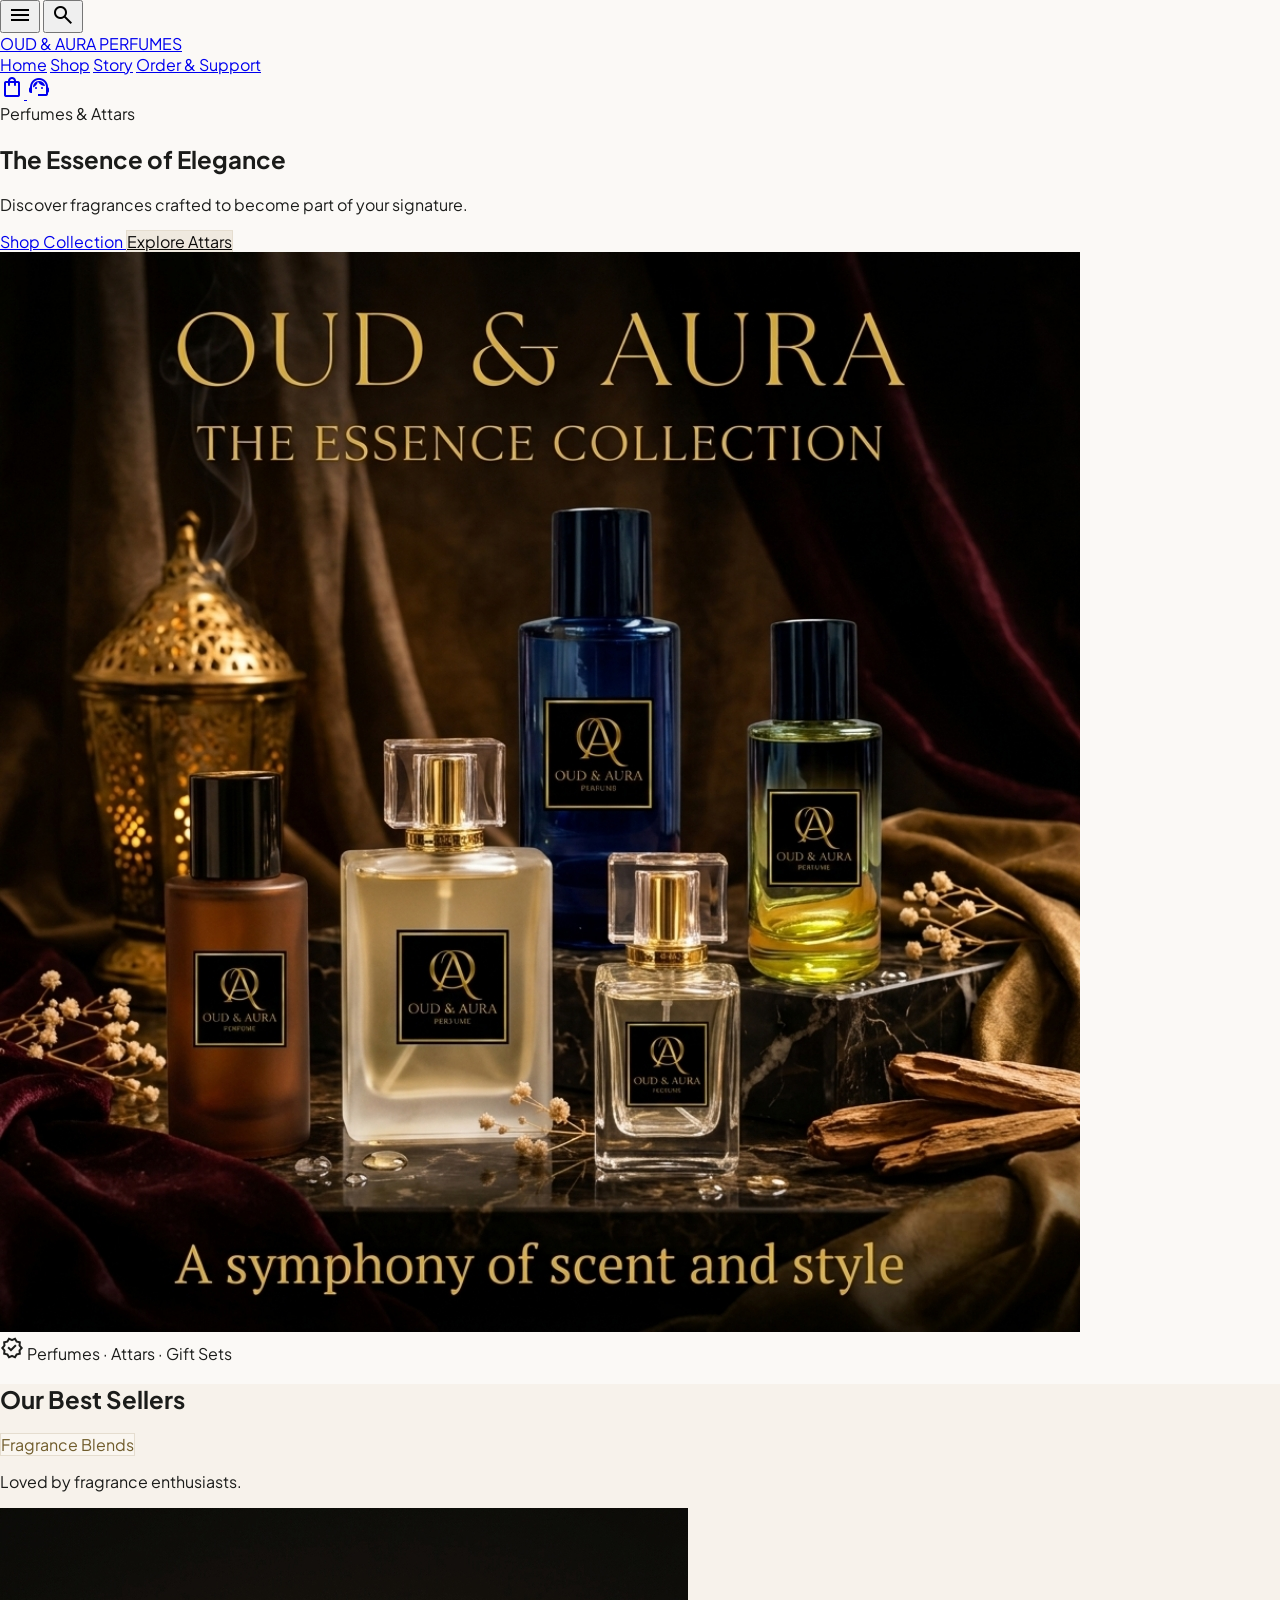
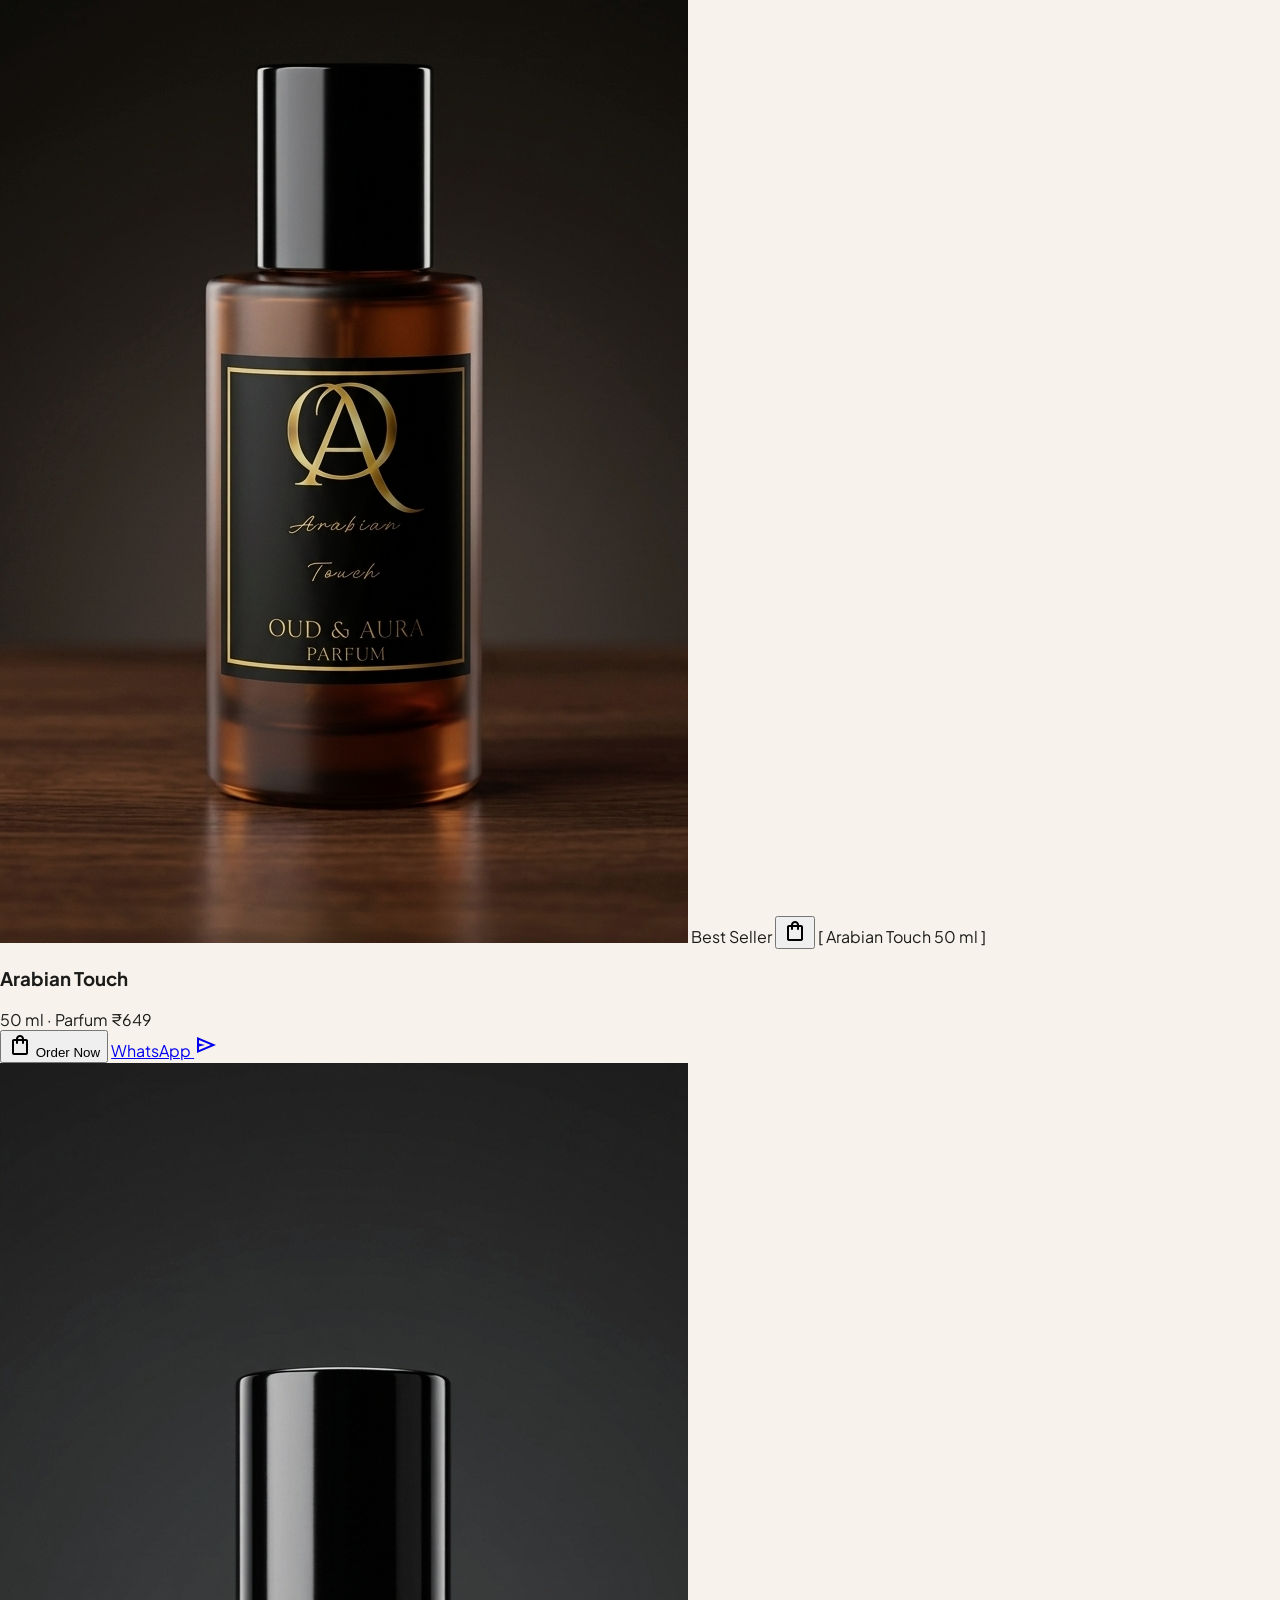
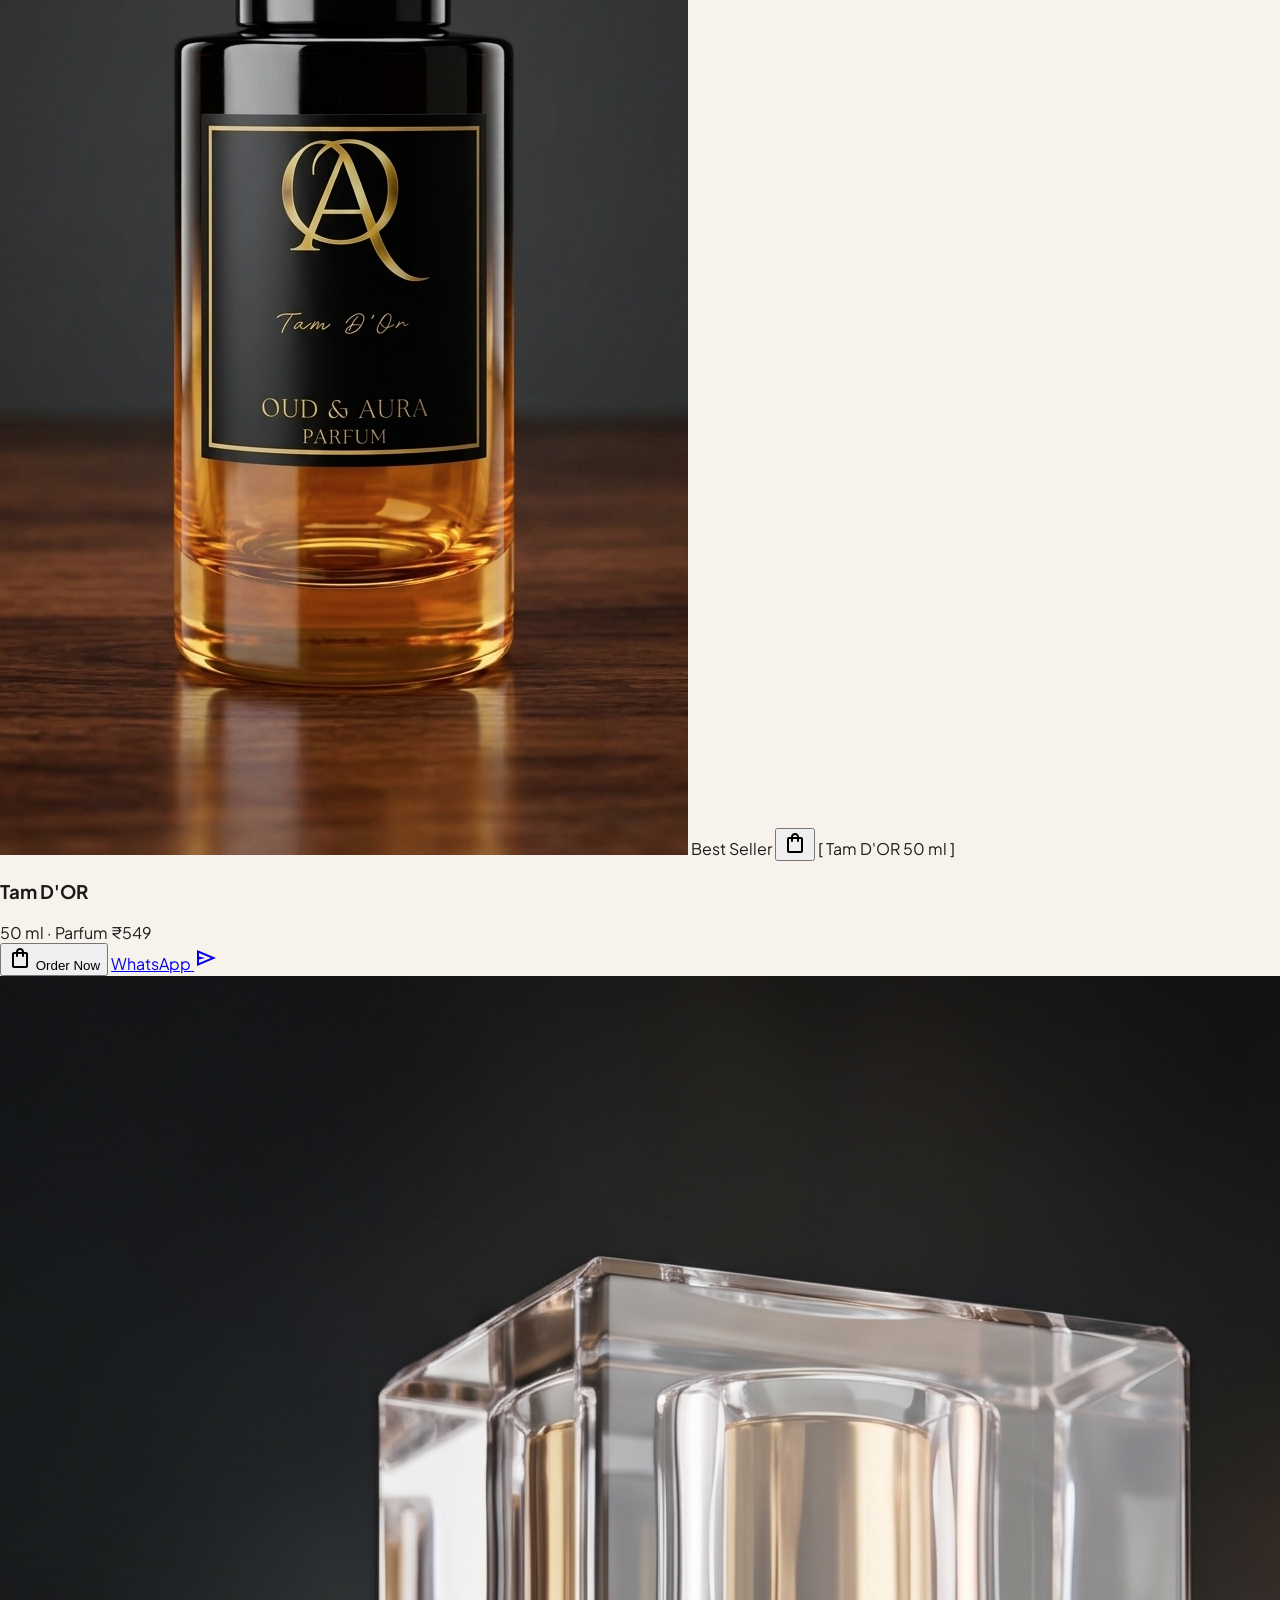
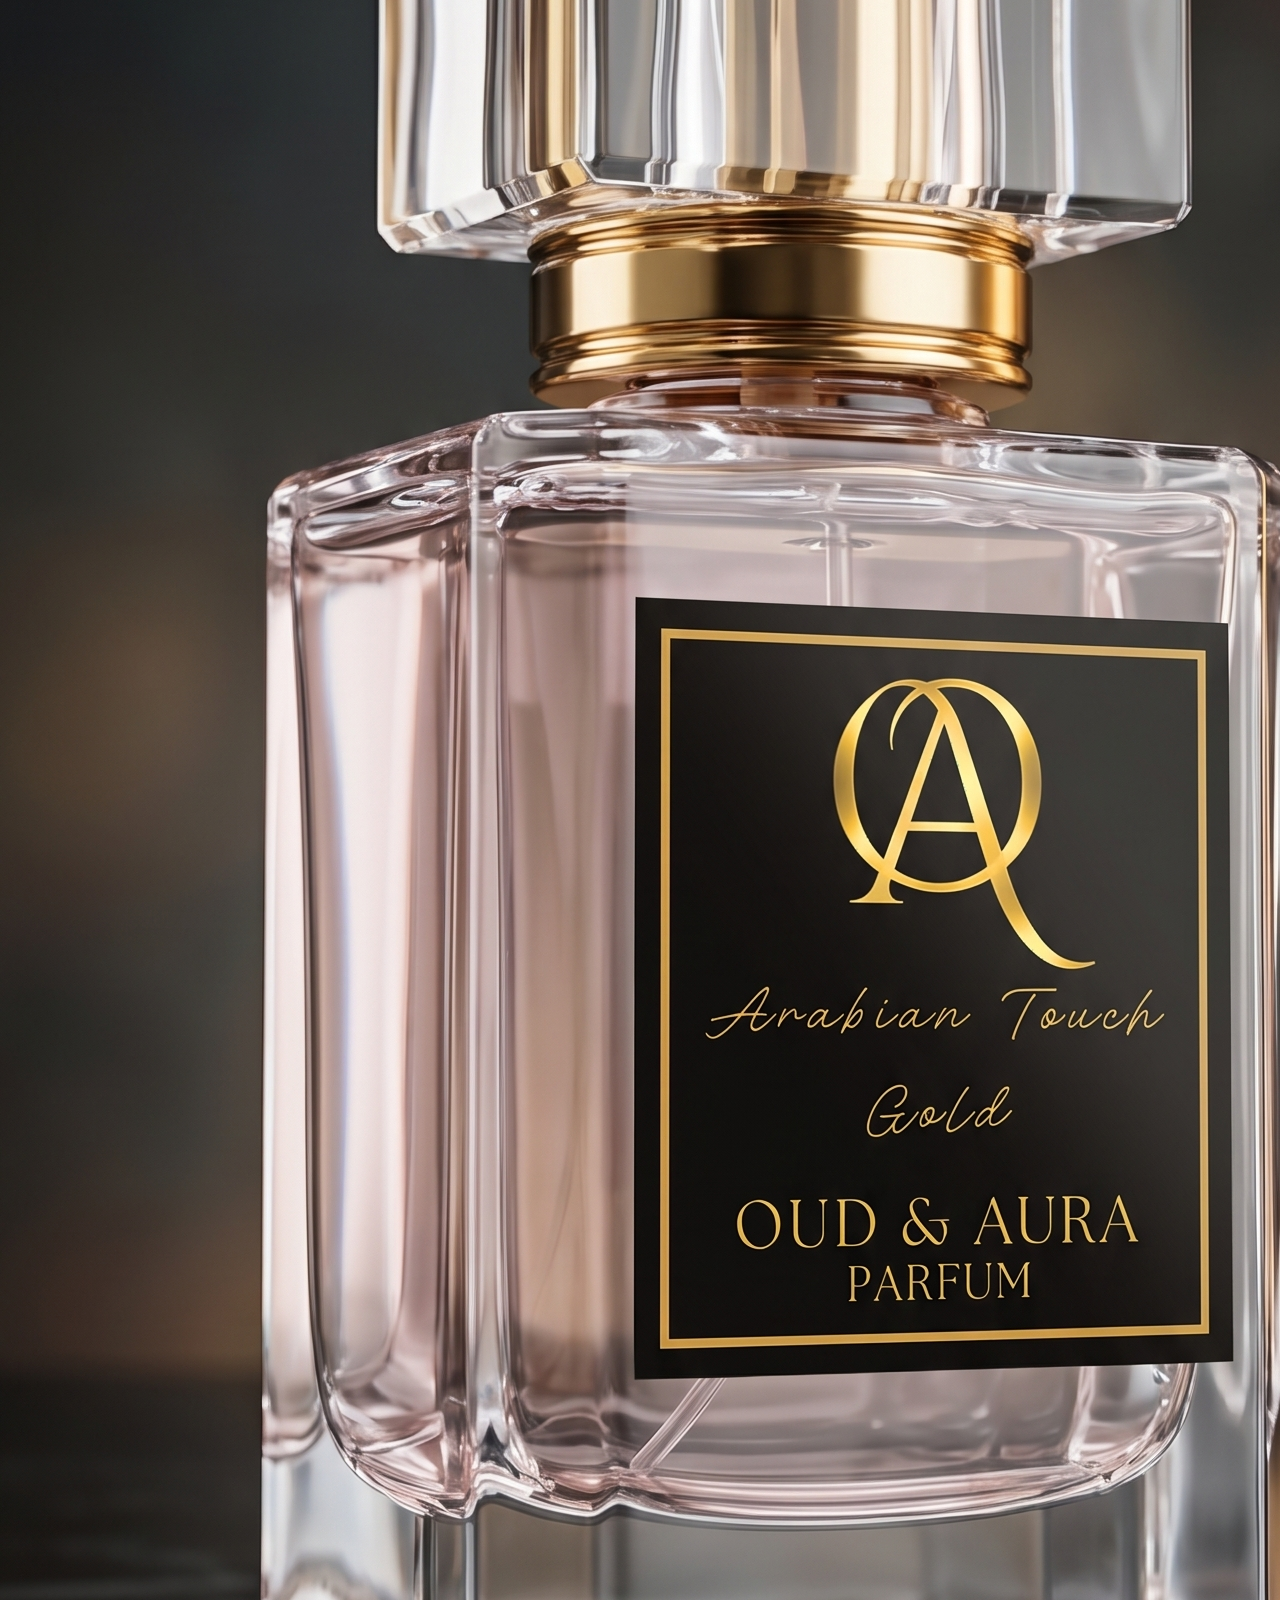
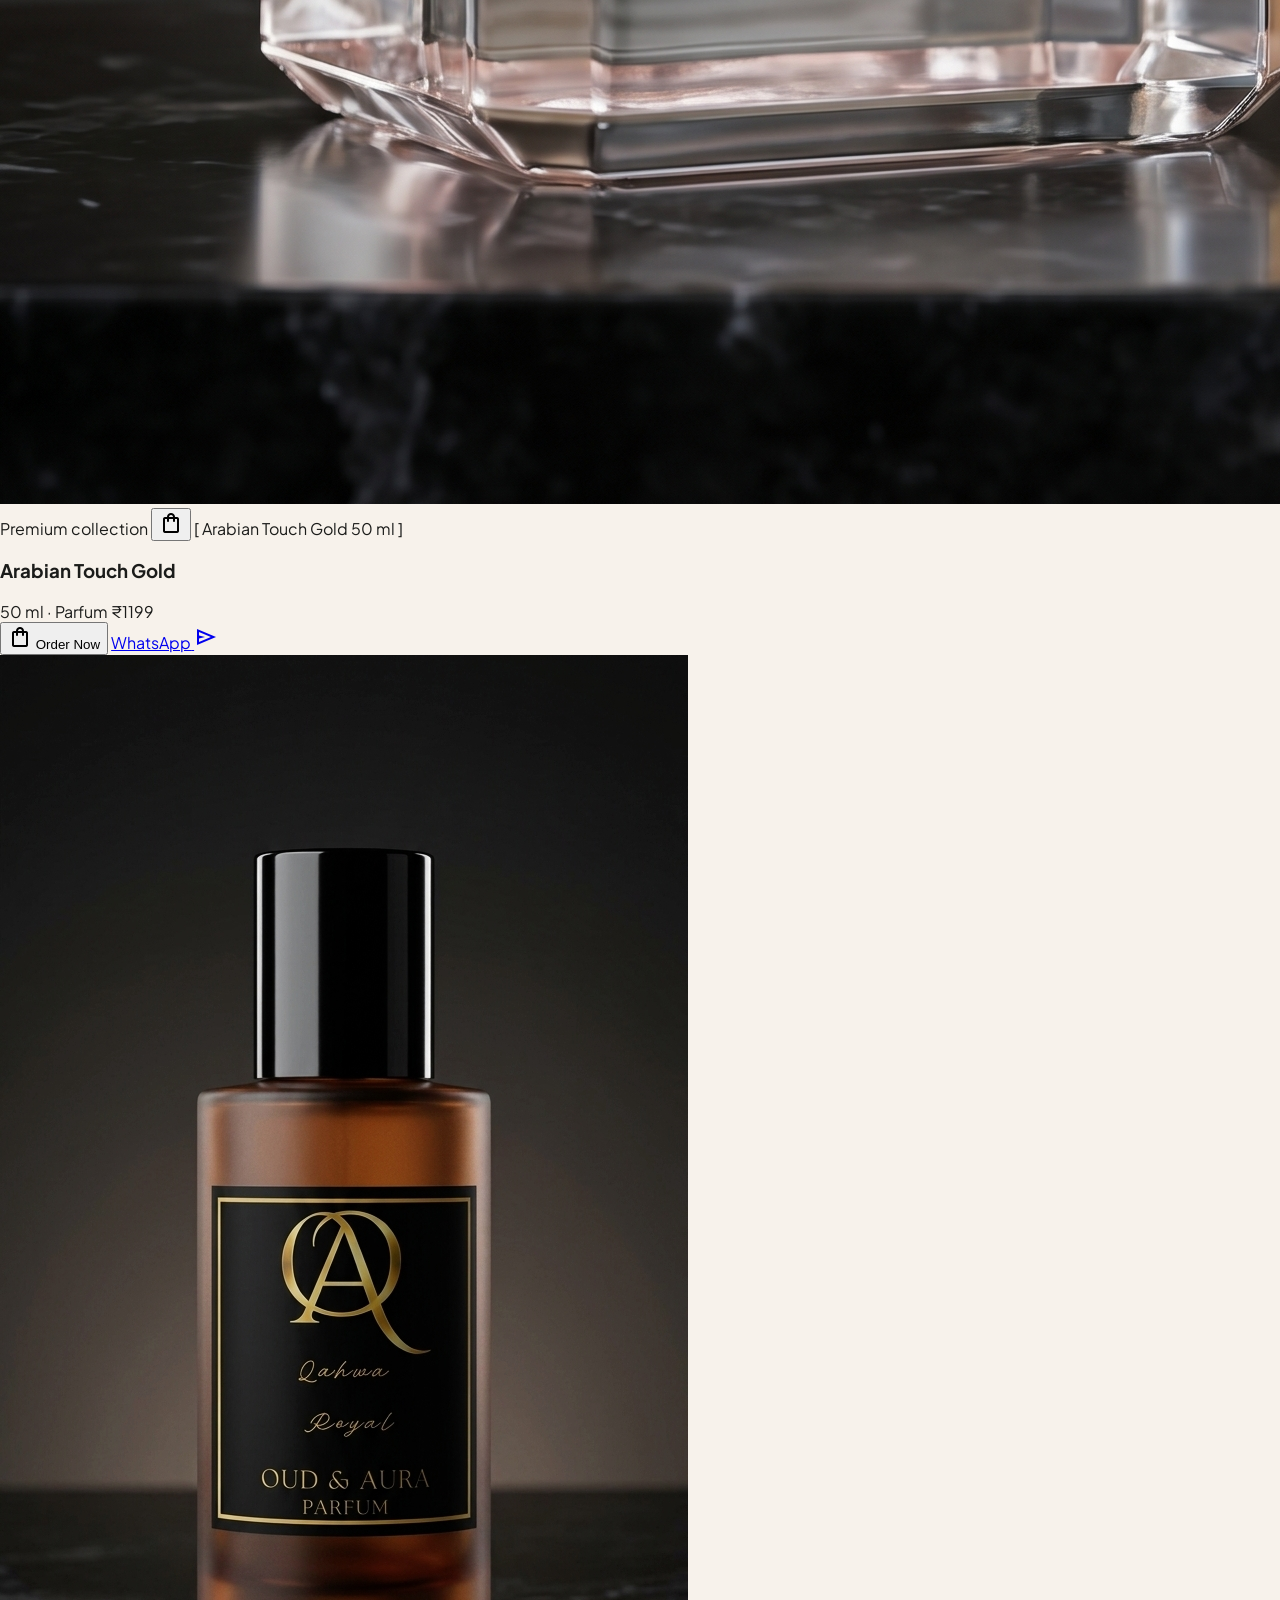
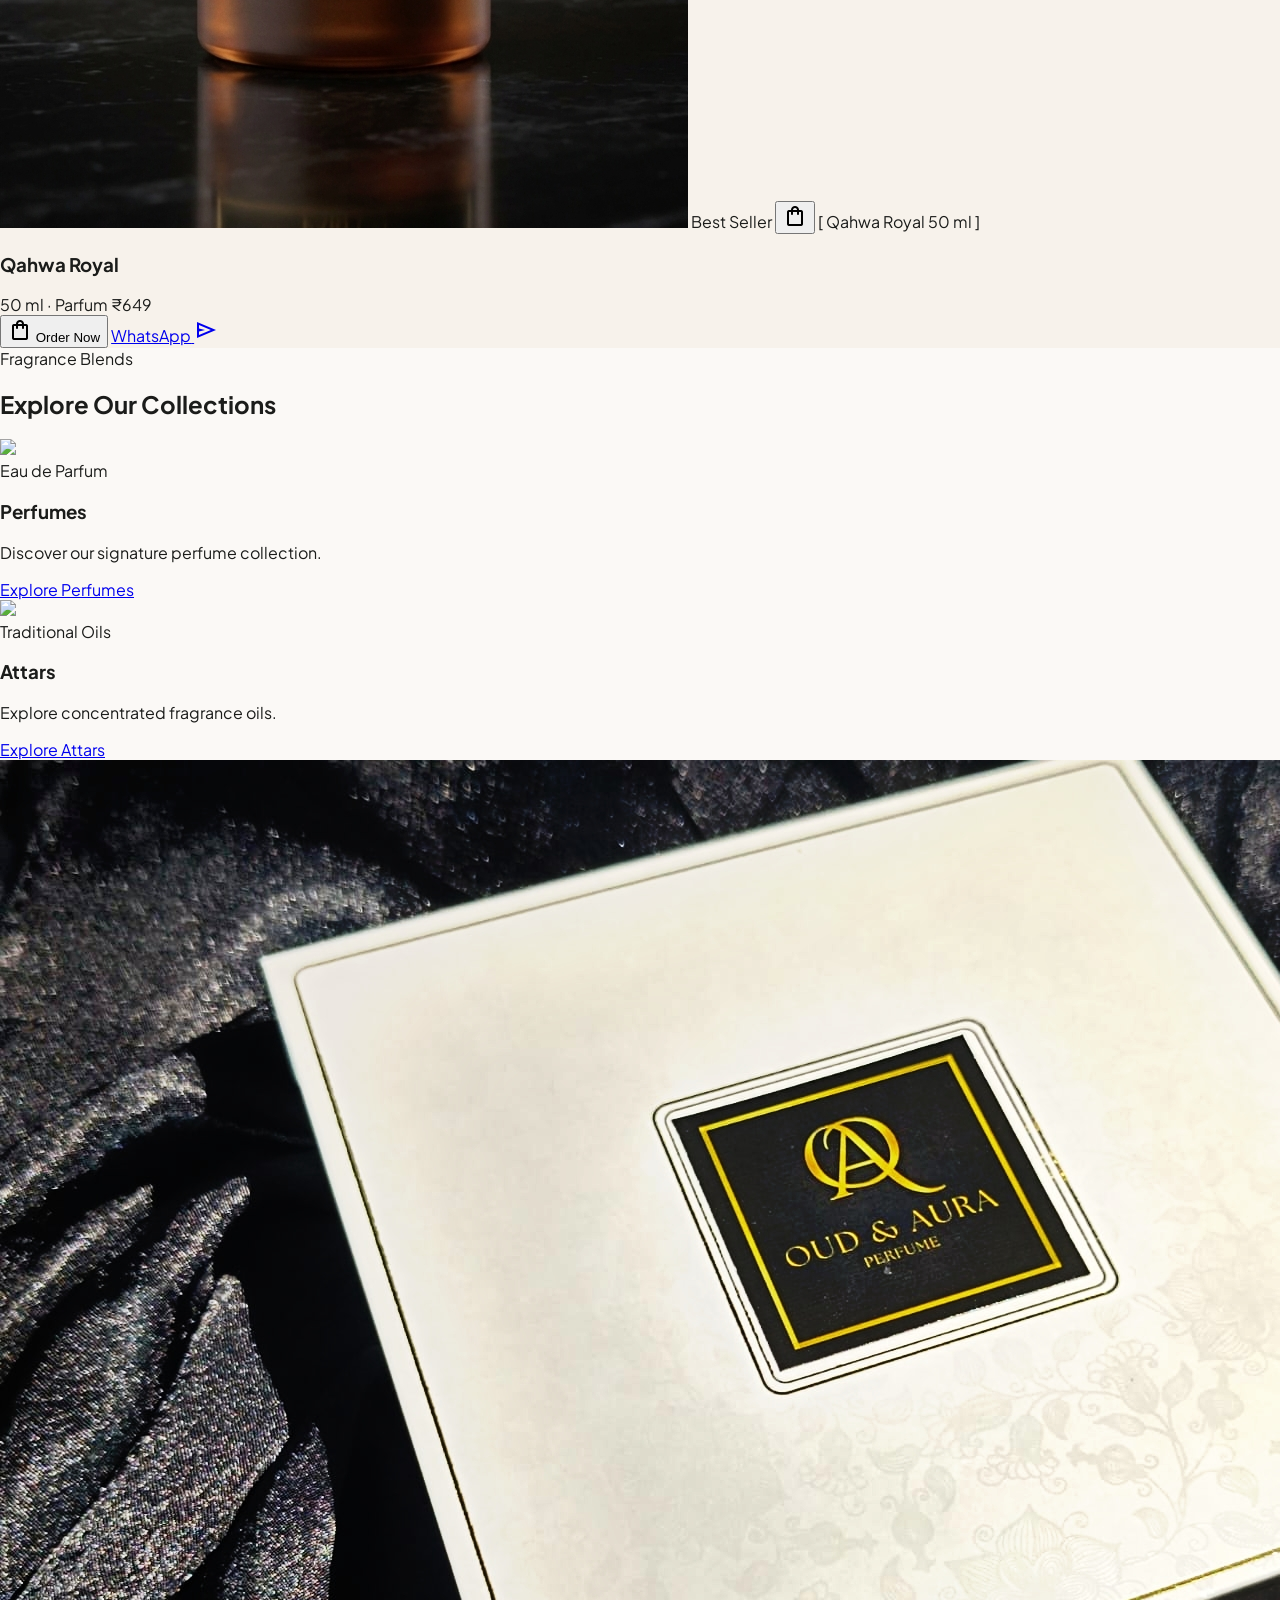
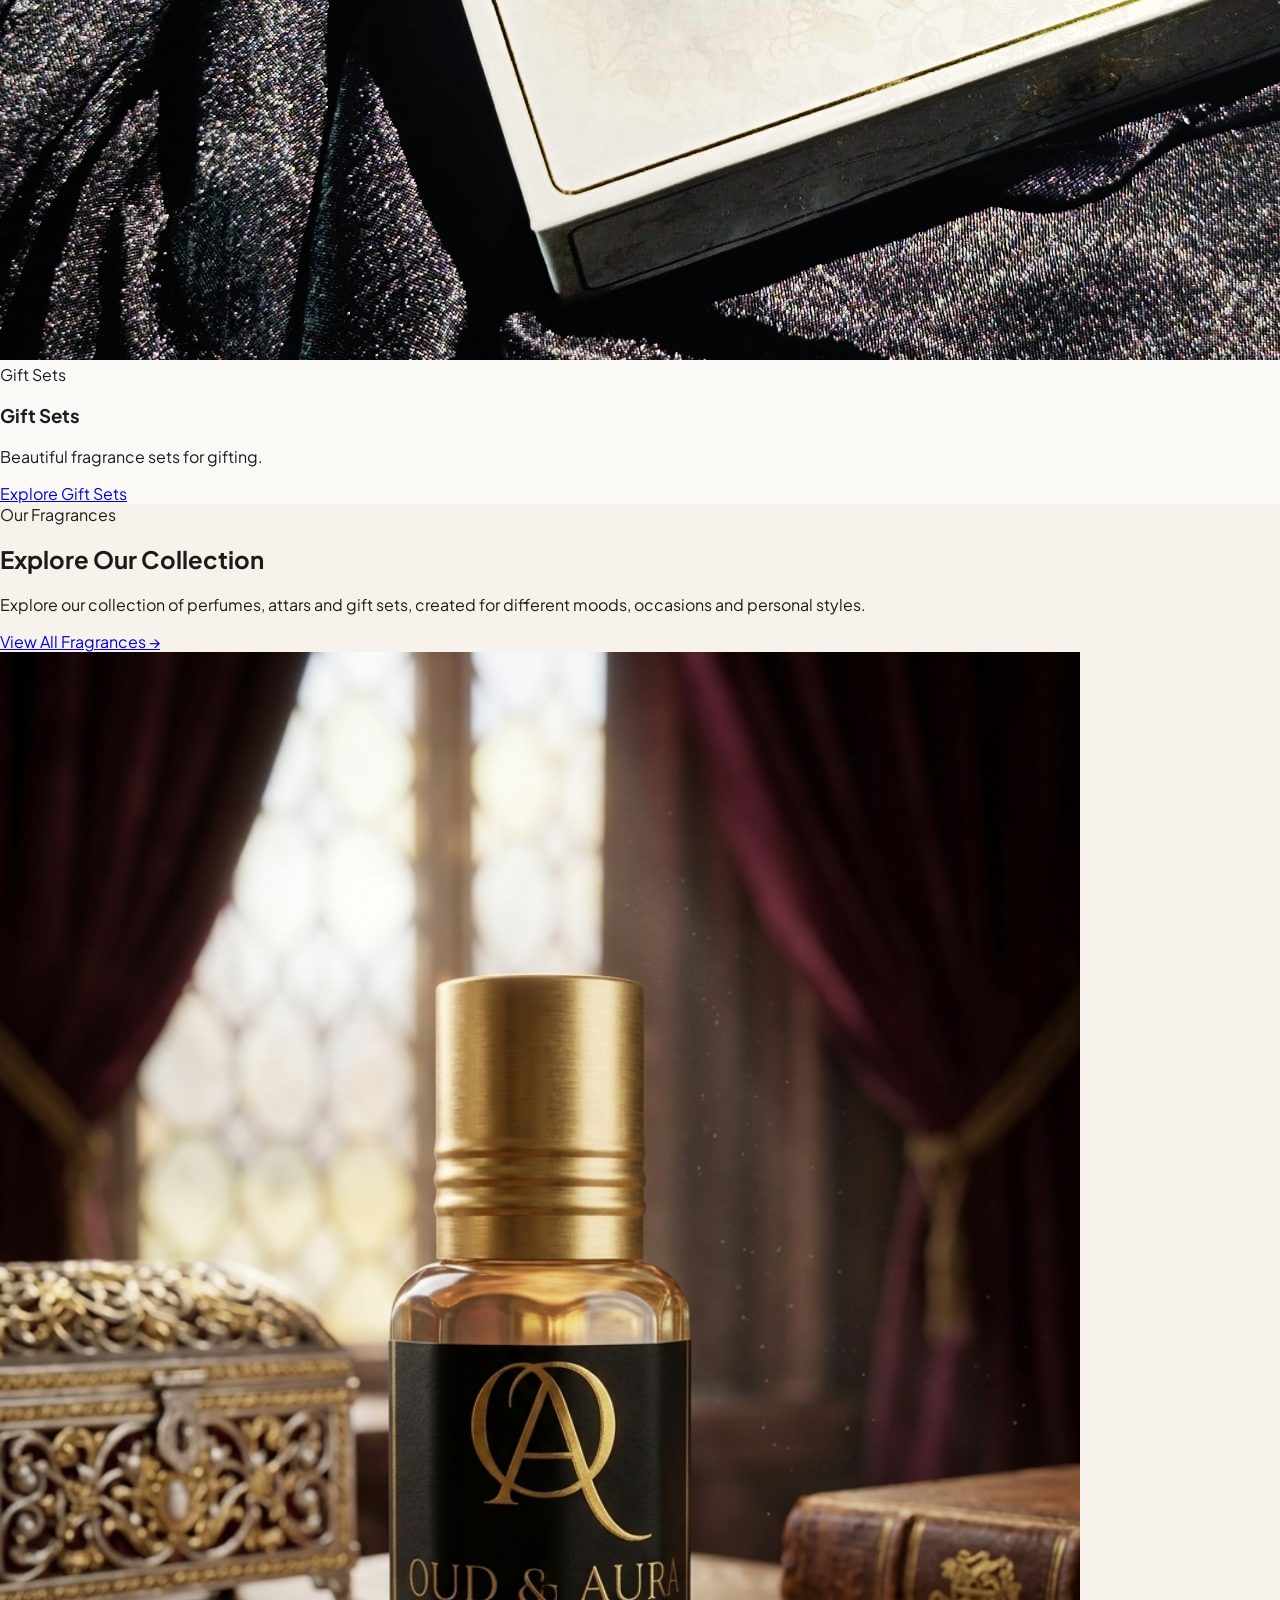
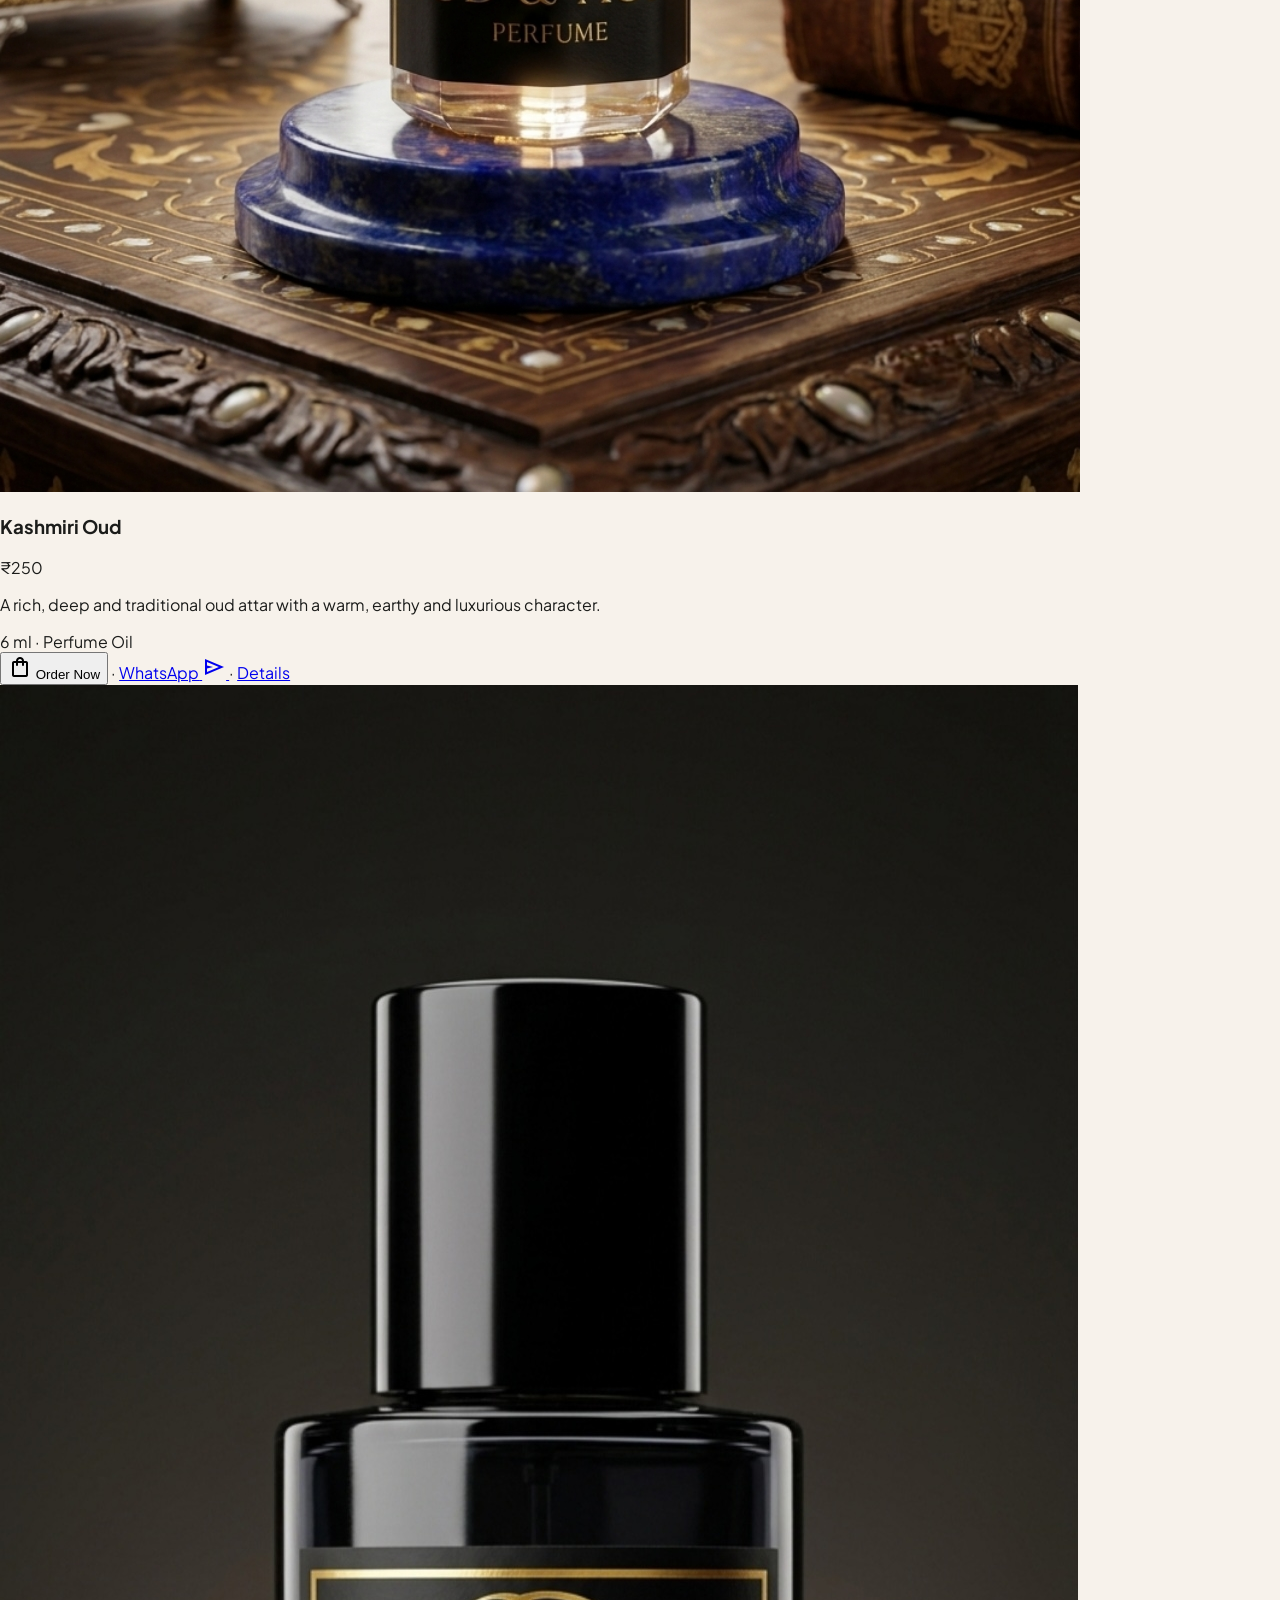
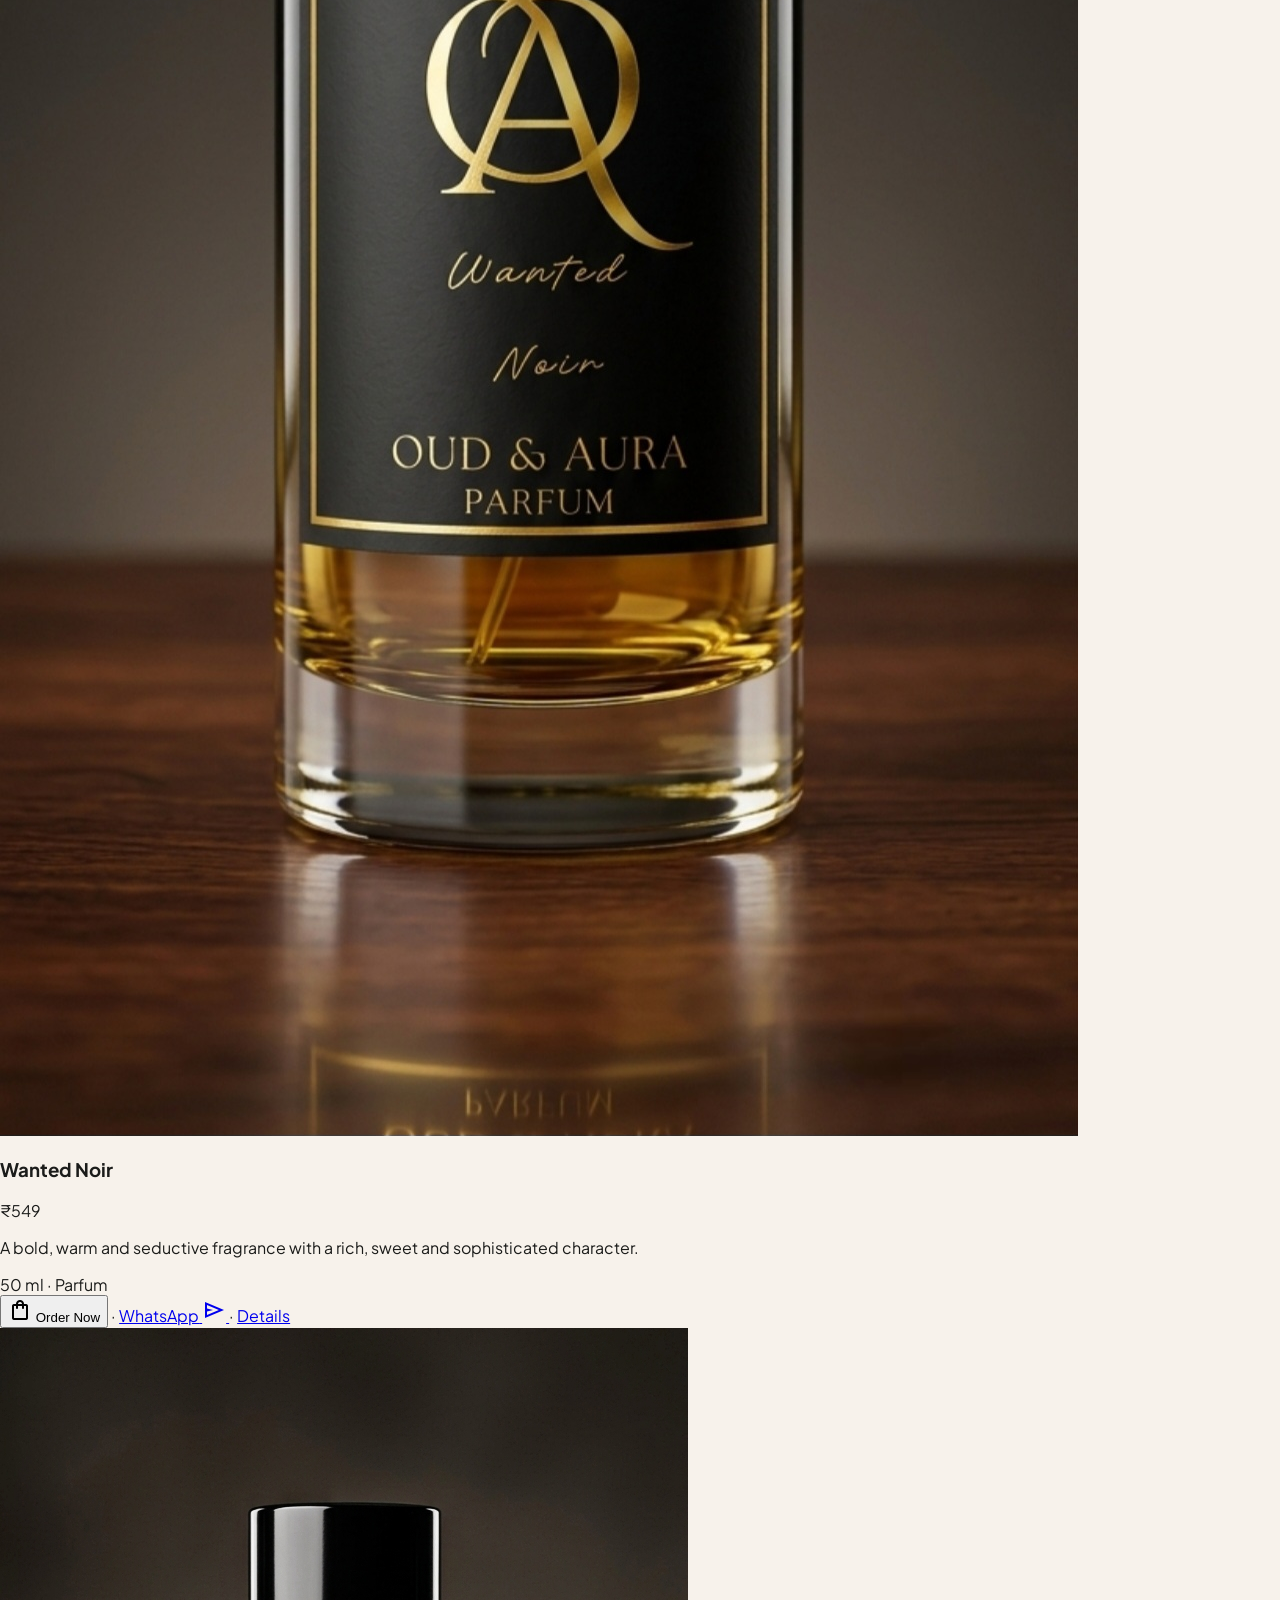
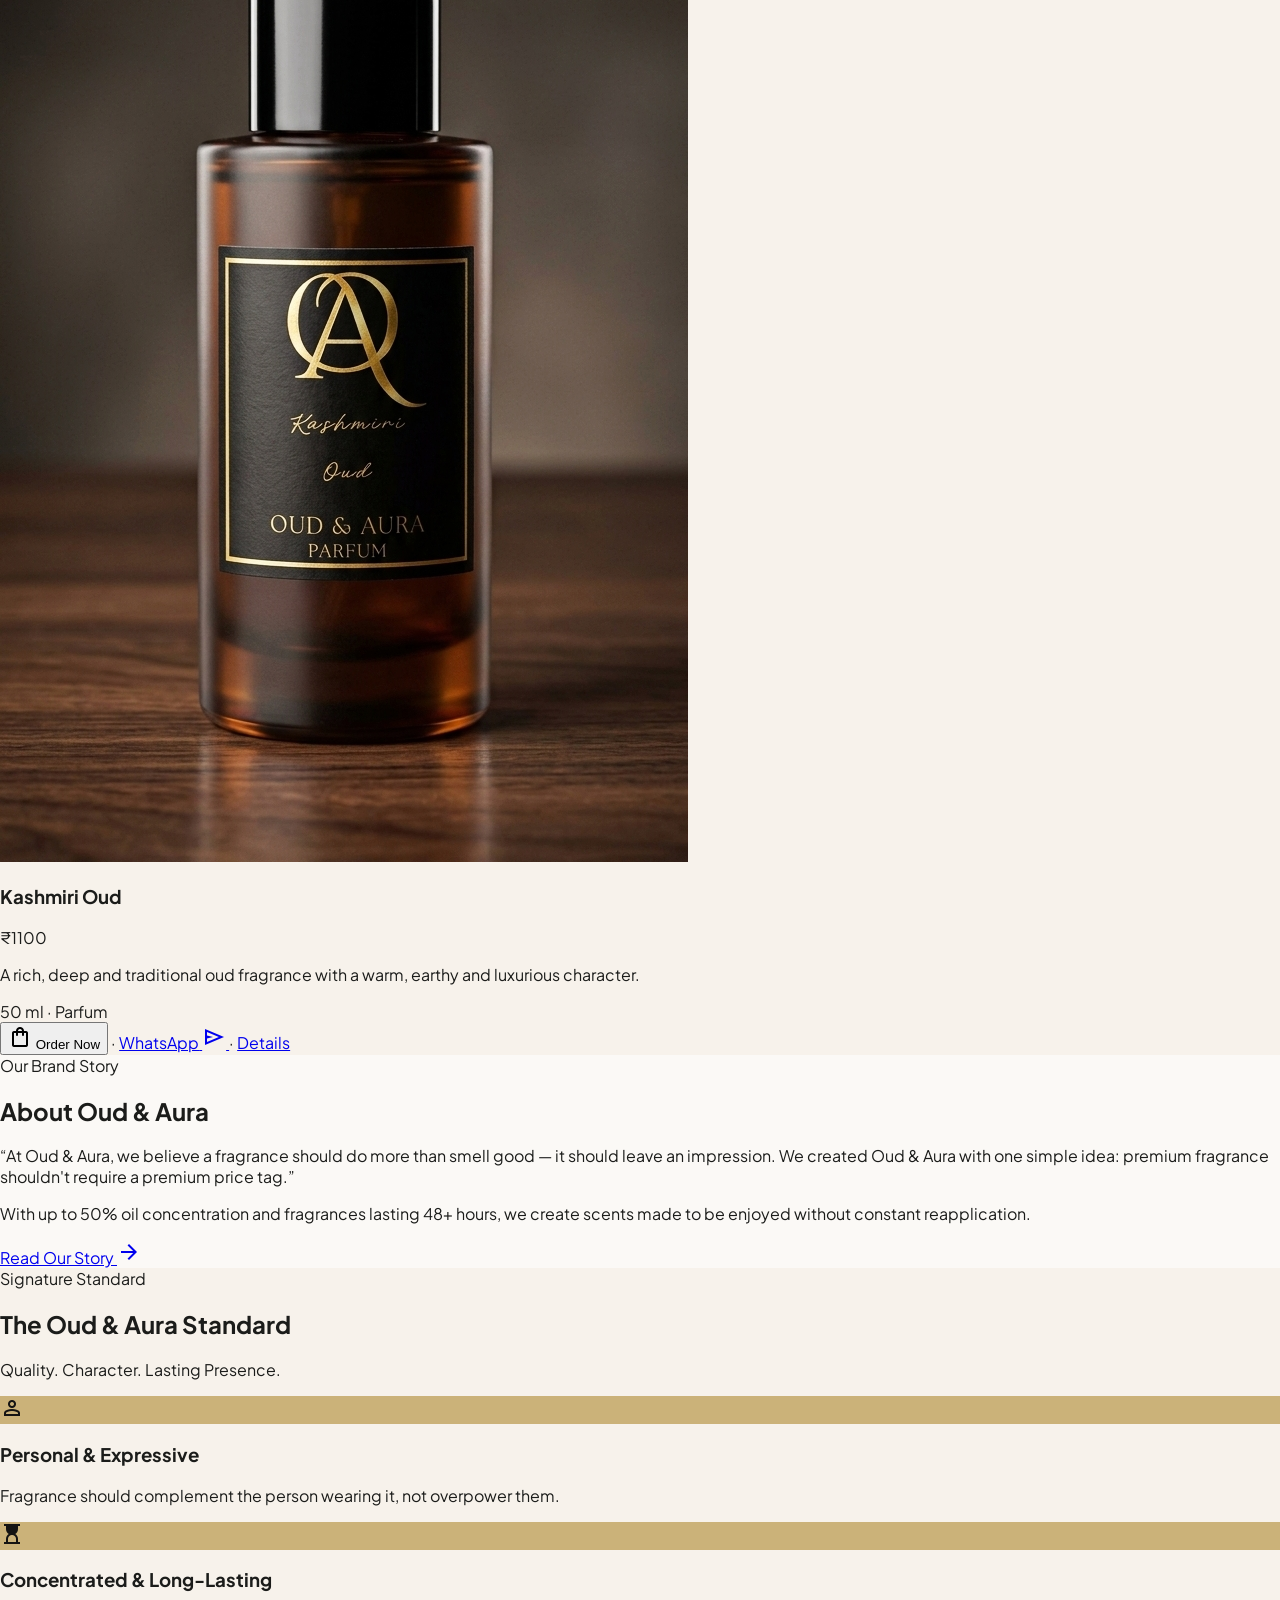
==== commit da3c2f98: "Add Nayel and Boom Belle perfumes, update Arabian Touch Gold prices" ====
--- a/index.html
+++ b/index.html
@@ -569,7 +569,7 @@
 
   <!-- SCRIPTS -->
   <script src="data/config.js"></script>
-  <script src="data/products.js?v=3"></script>
+  <script src="data/products.js?v=5"></script>
   <script src="js/main.js"></script>
   <script>
     // Home Page Specific Dynamic Content Hydration
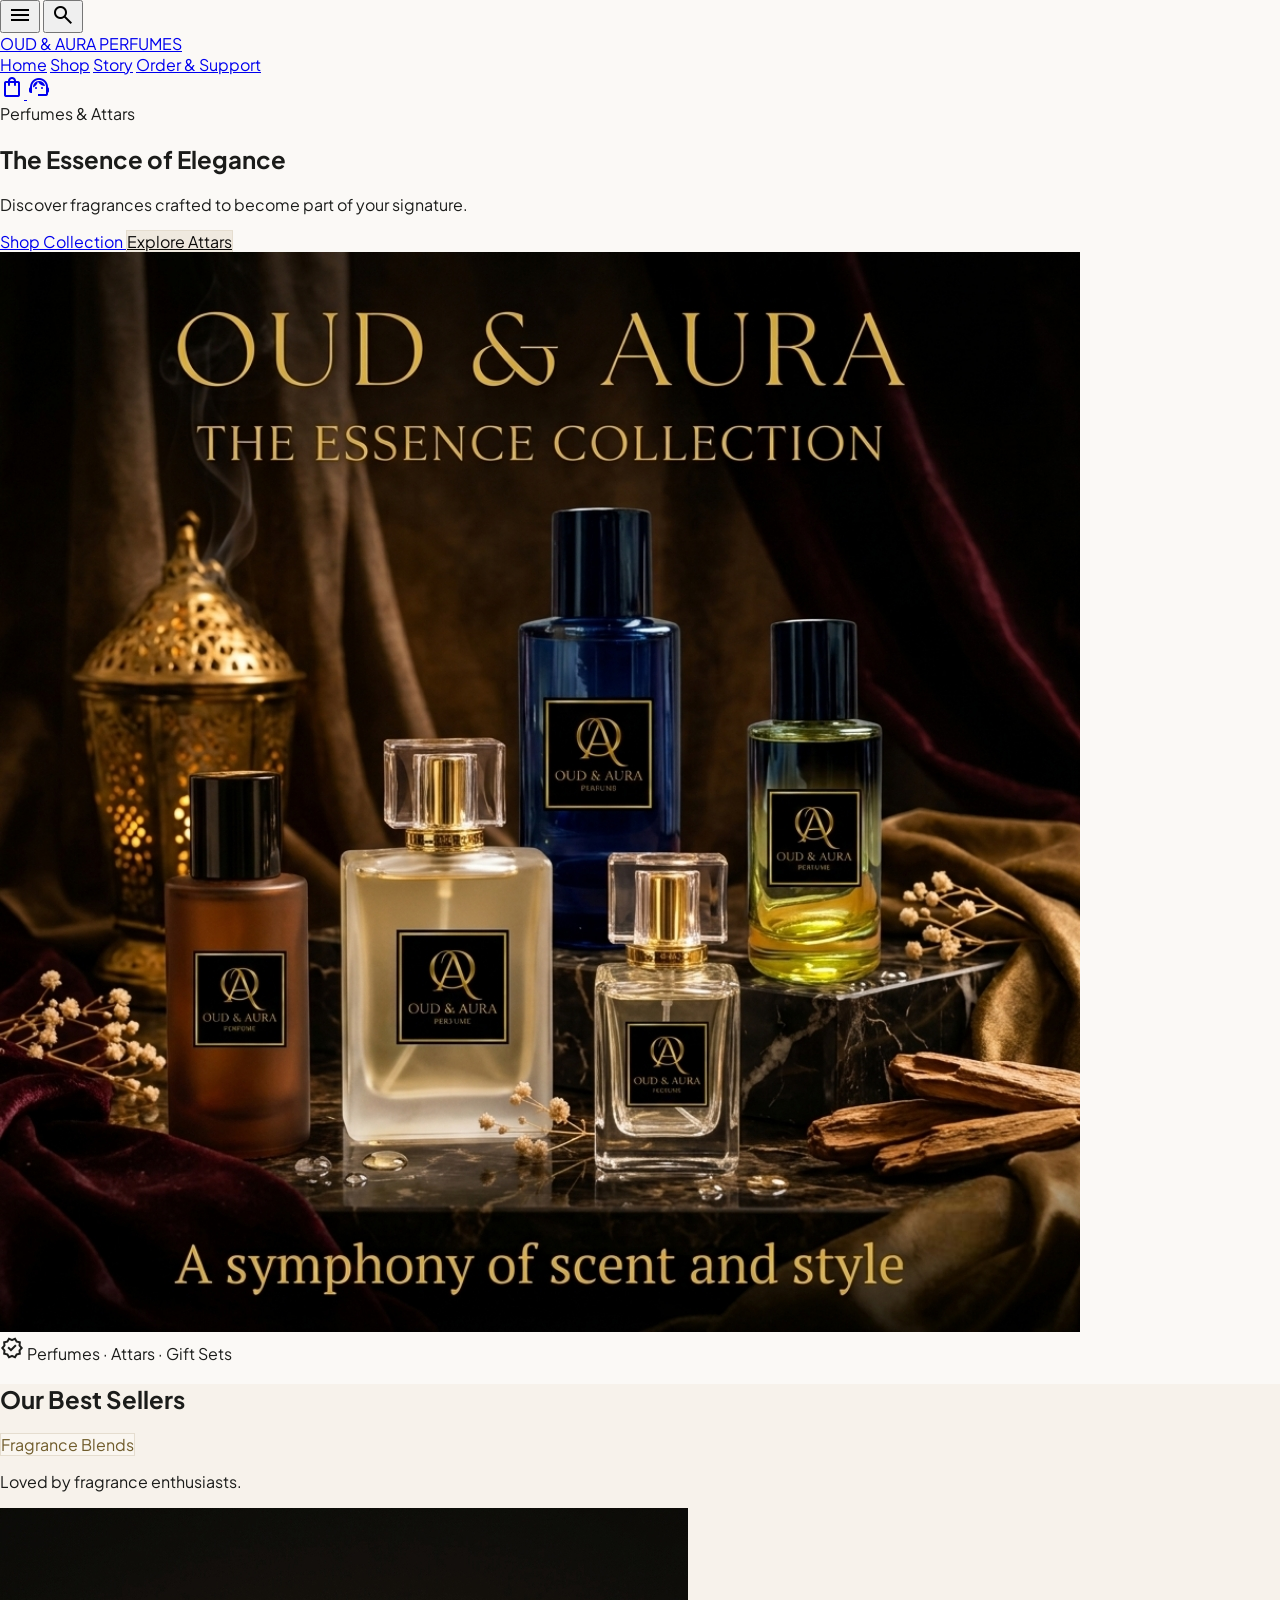
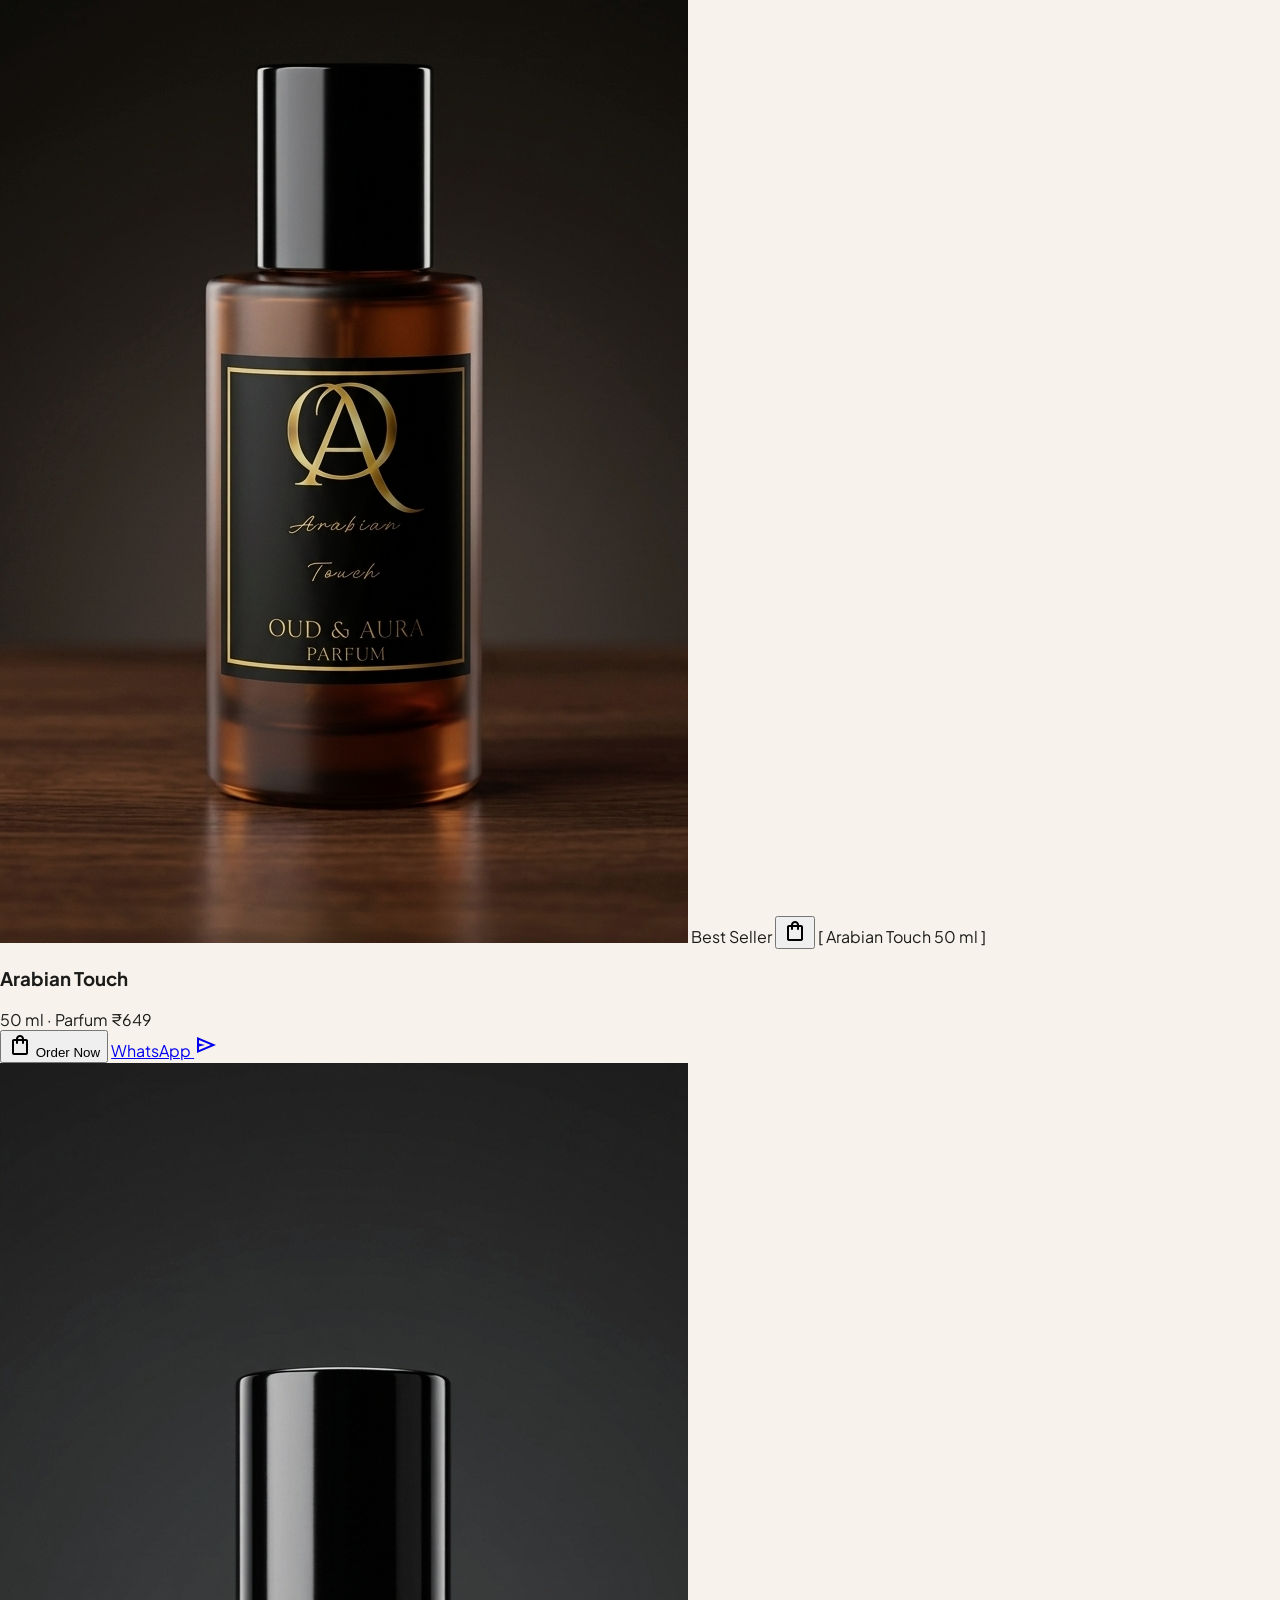
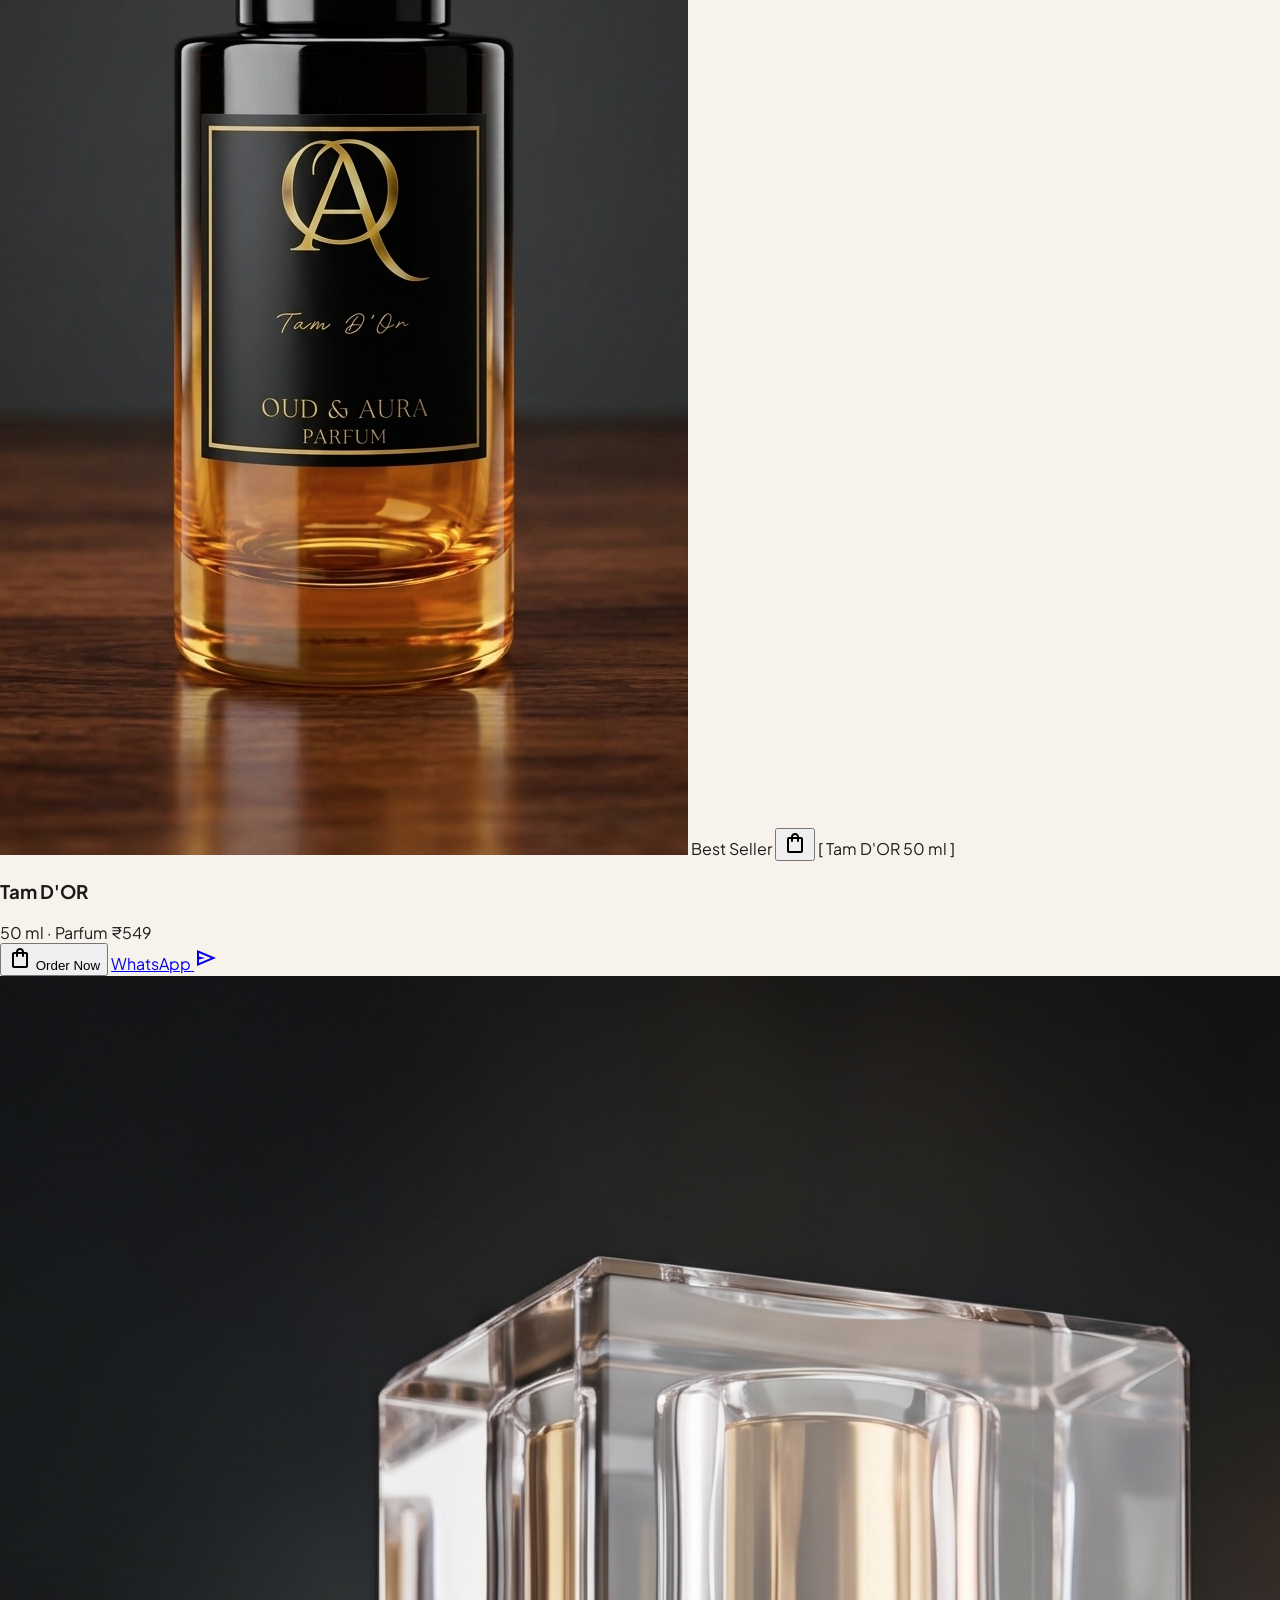
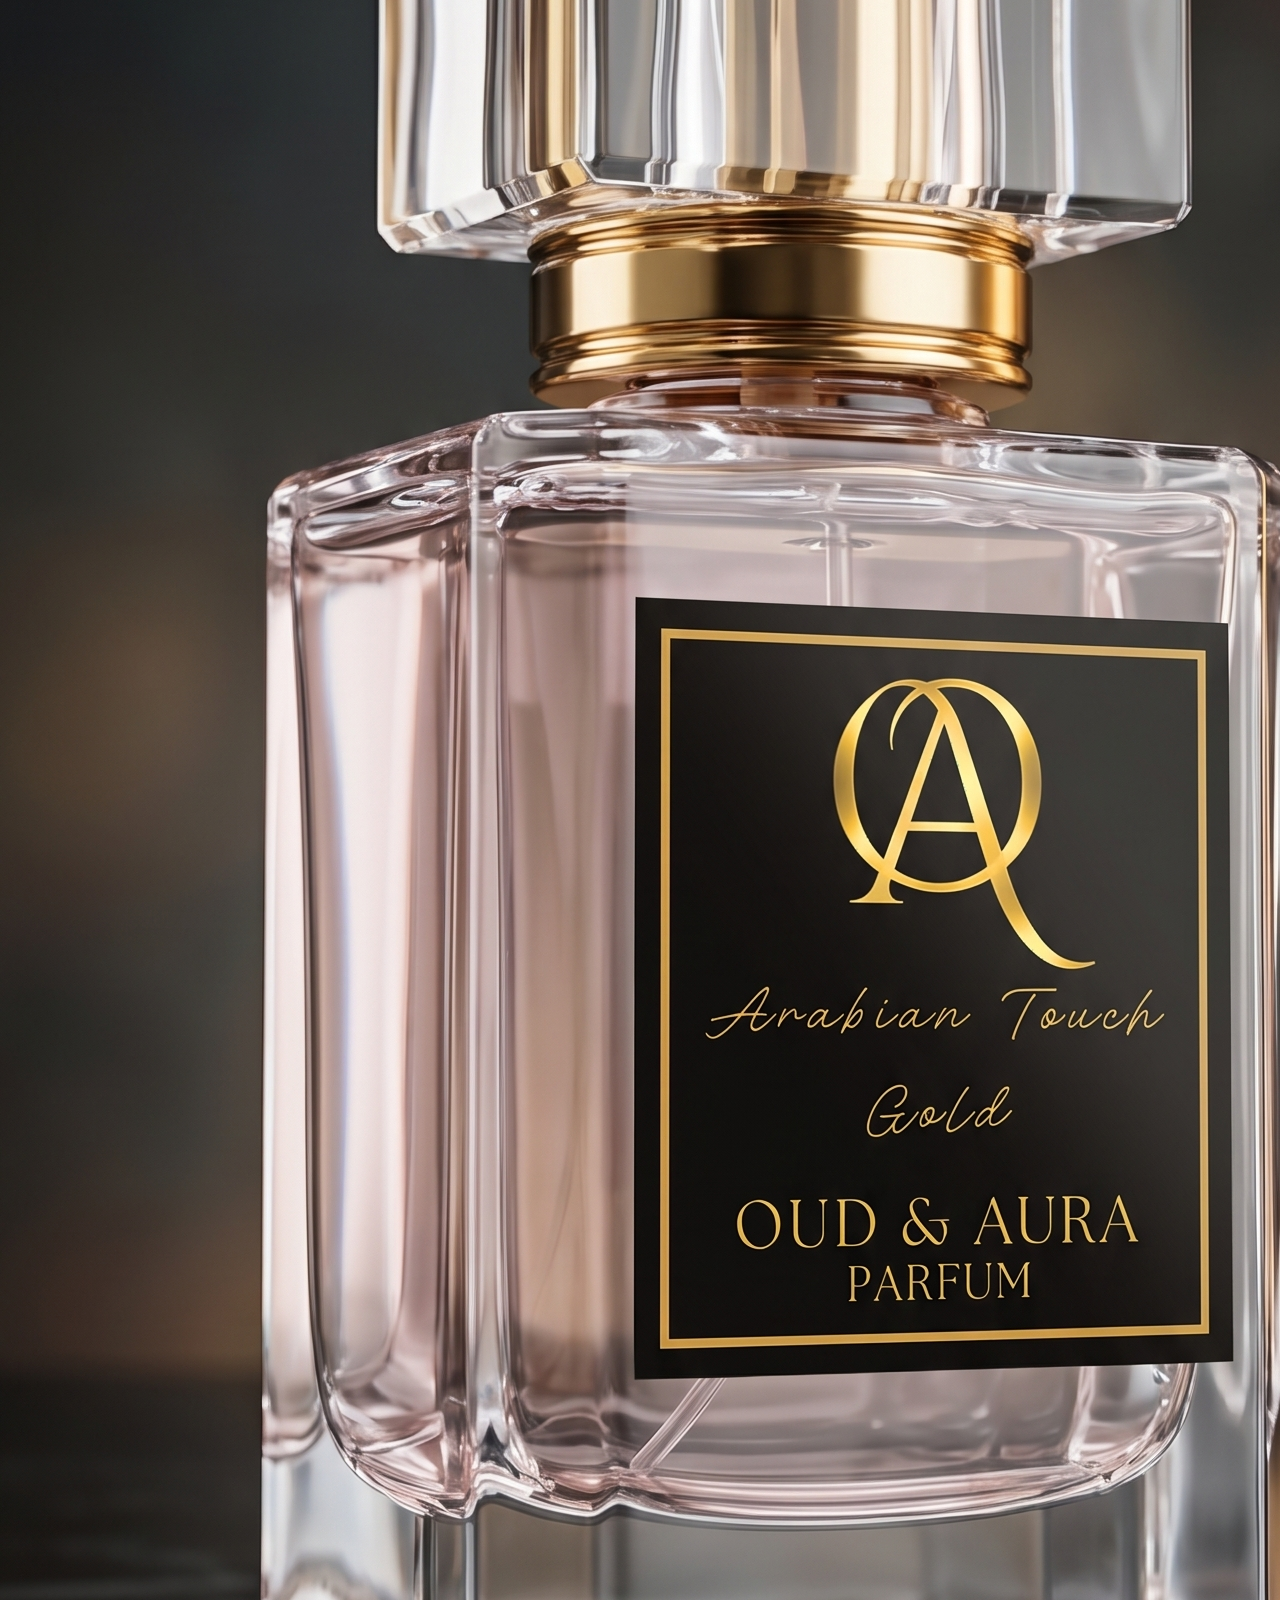
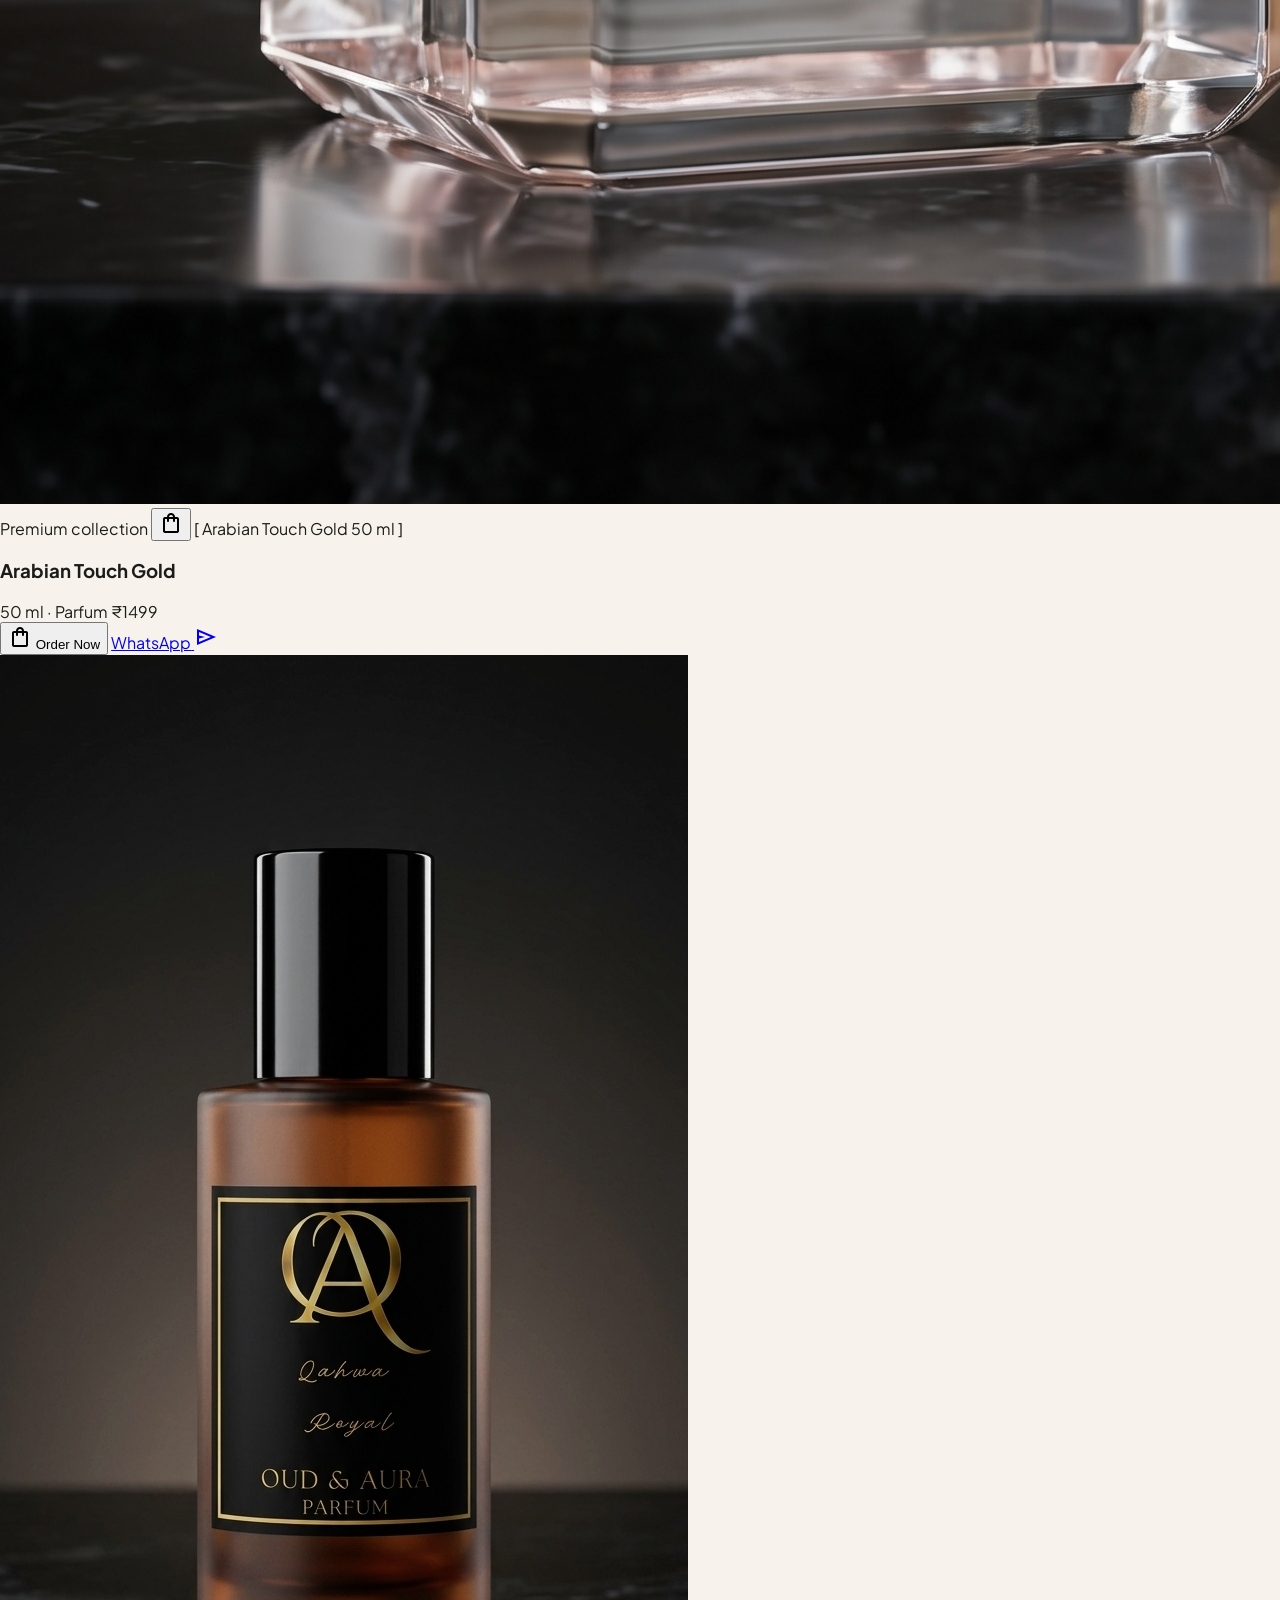
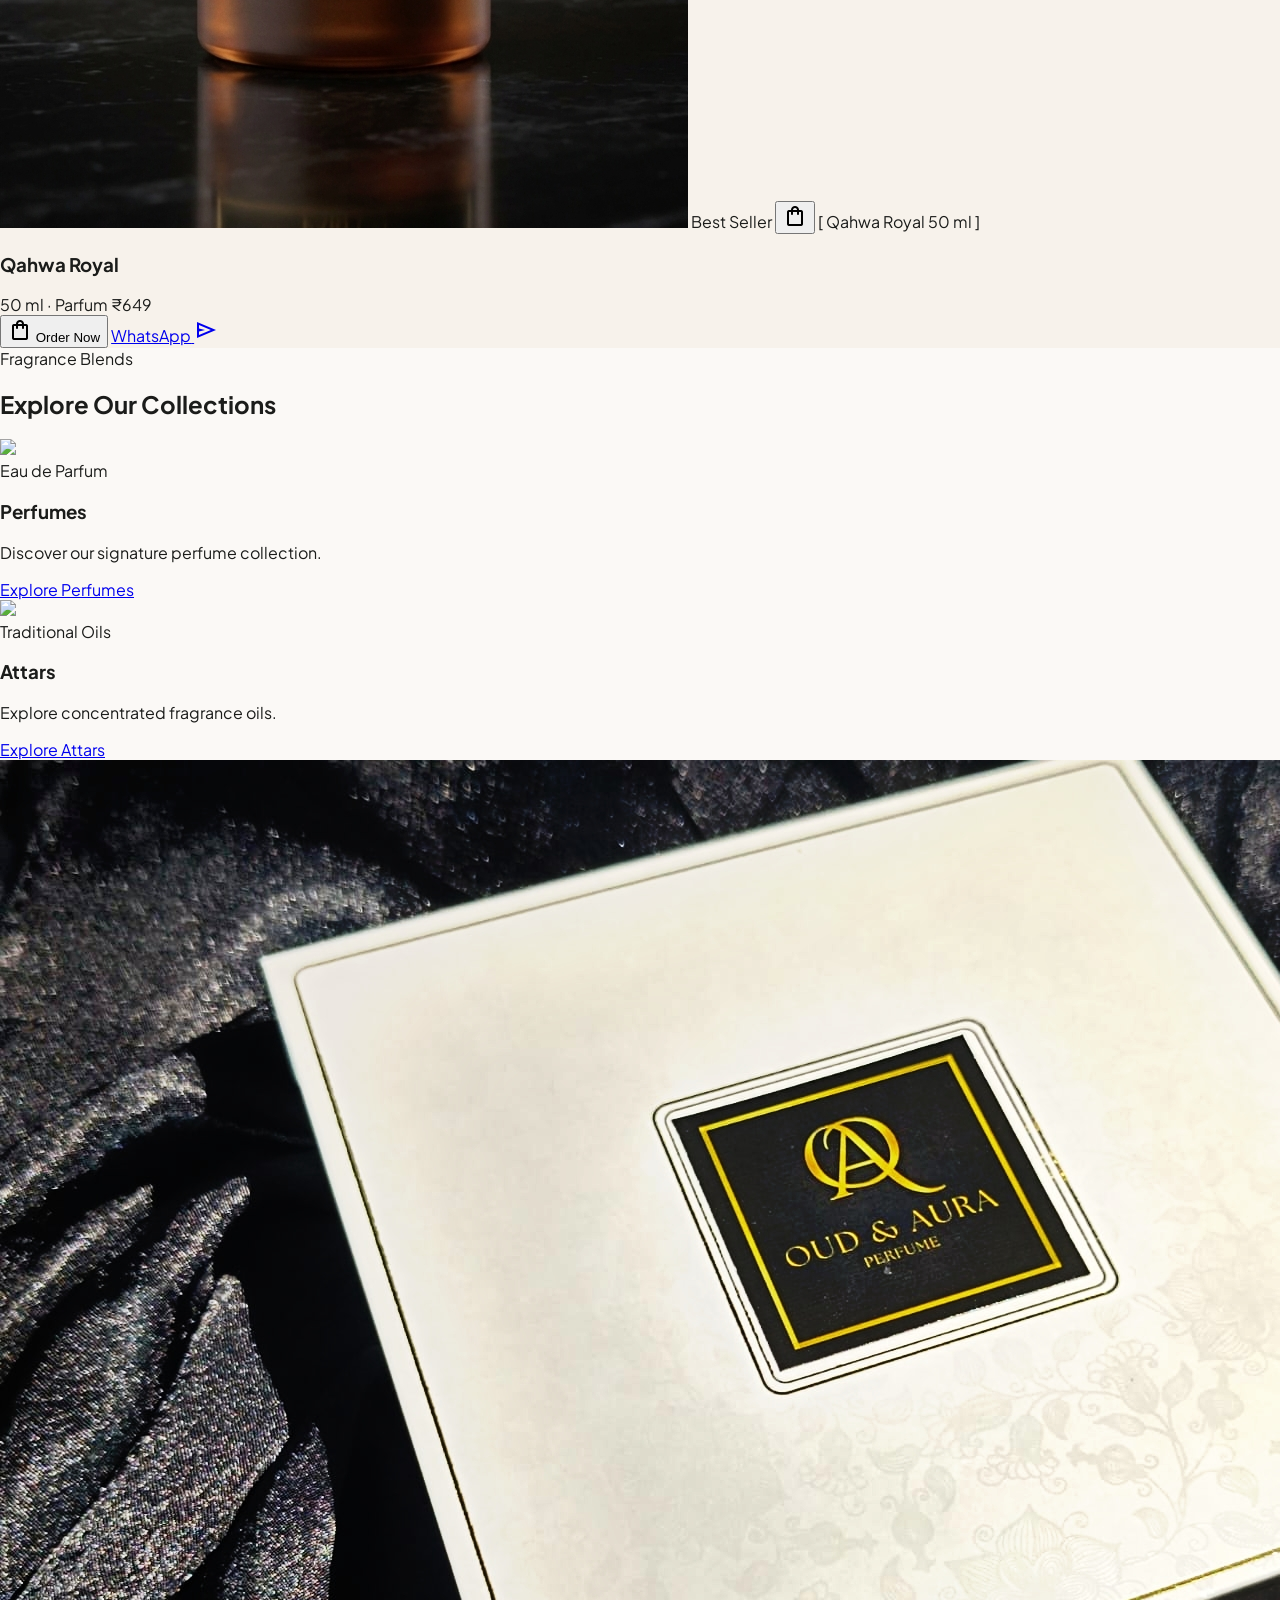
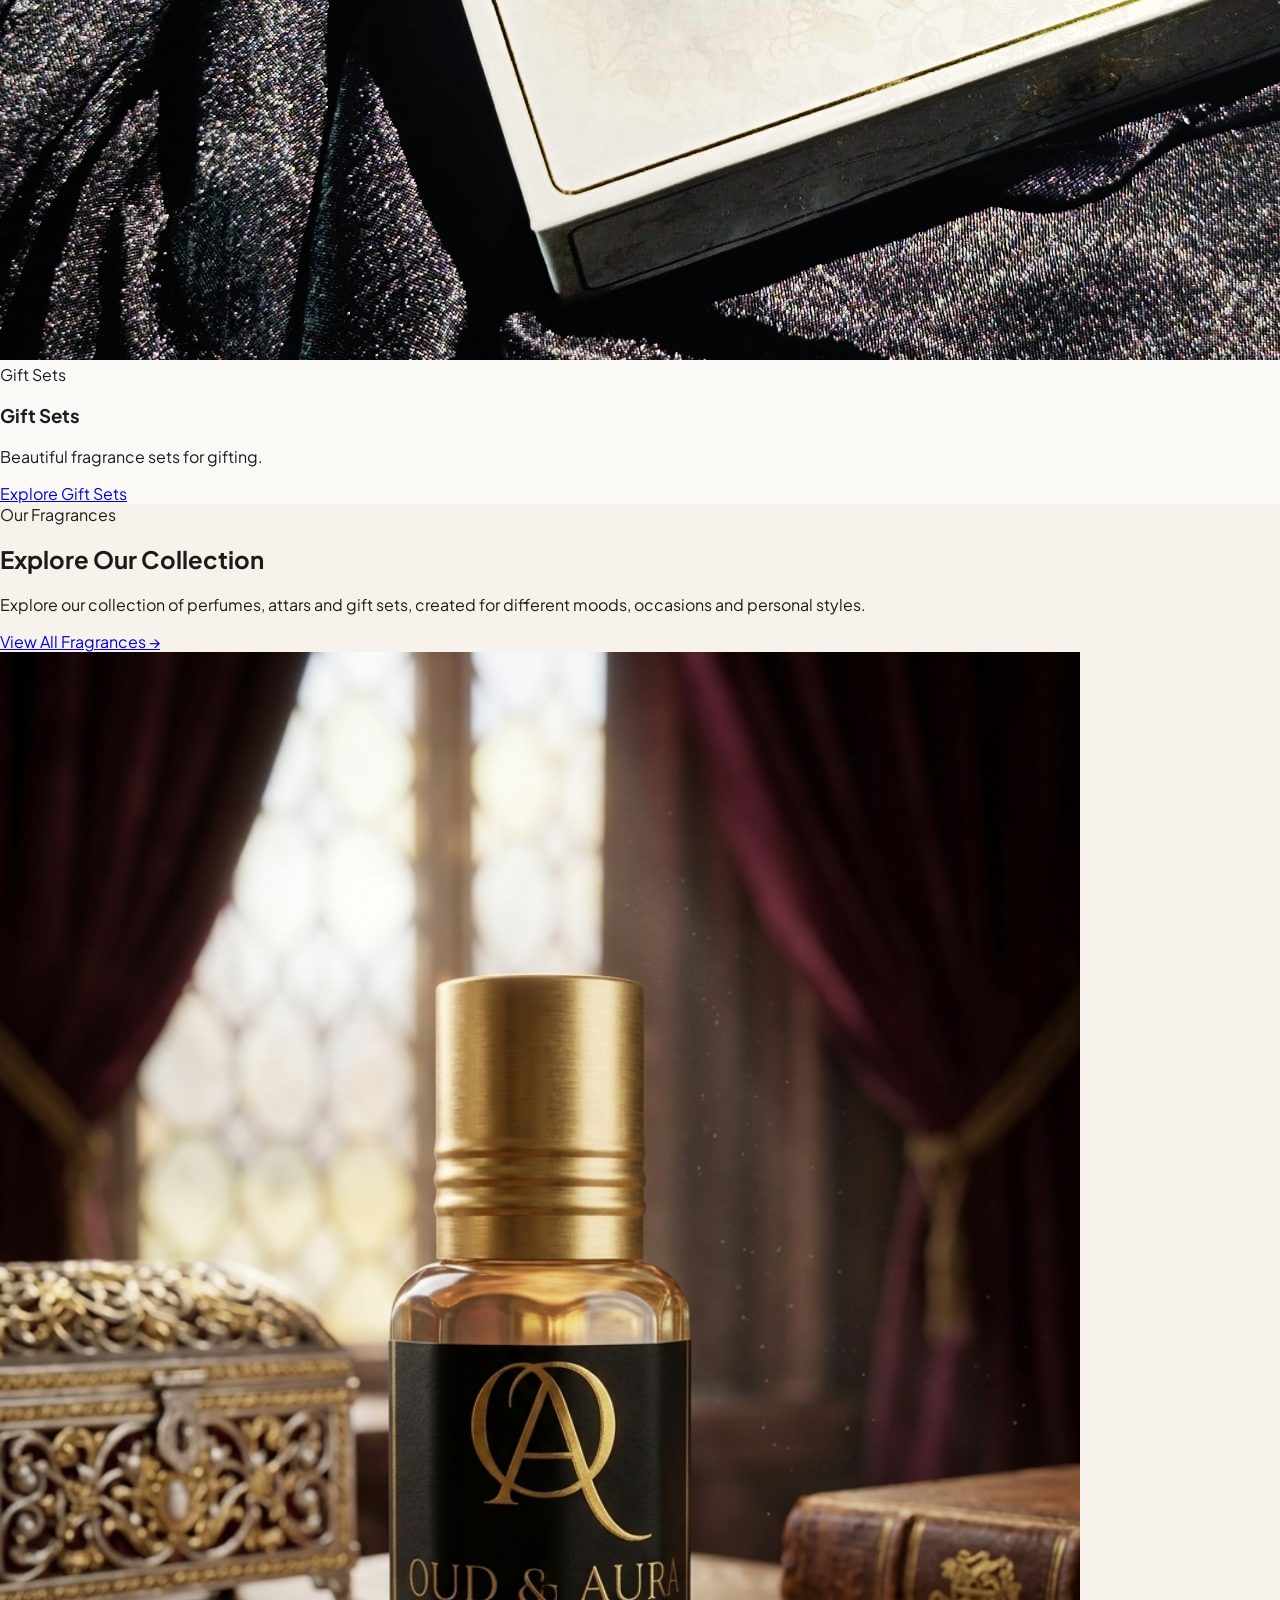
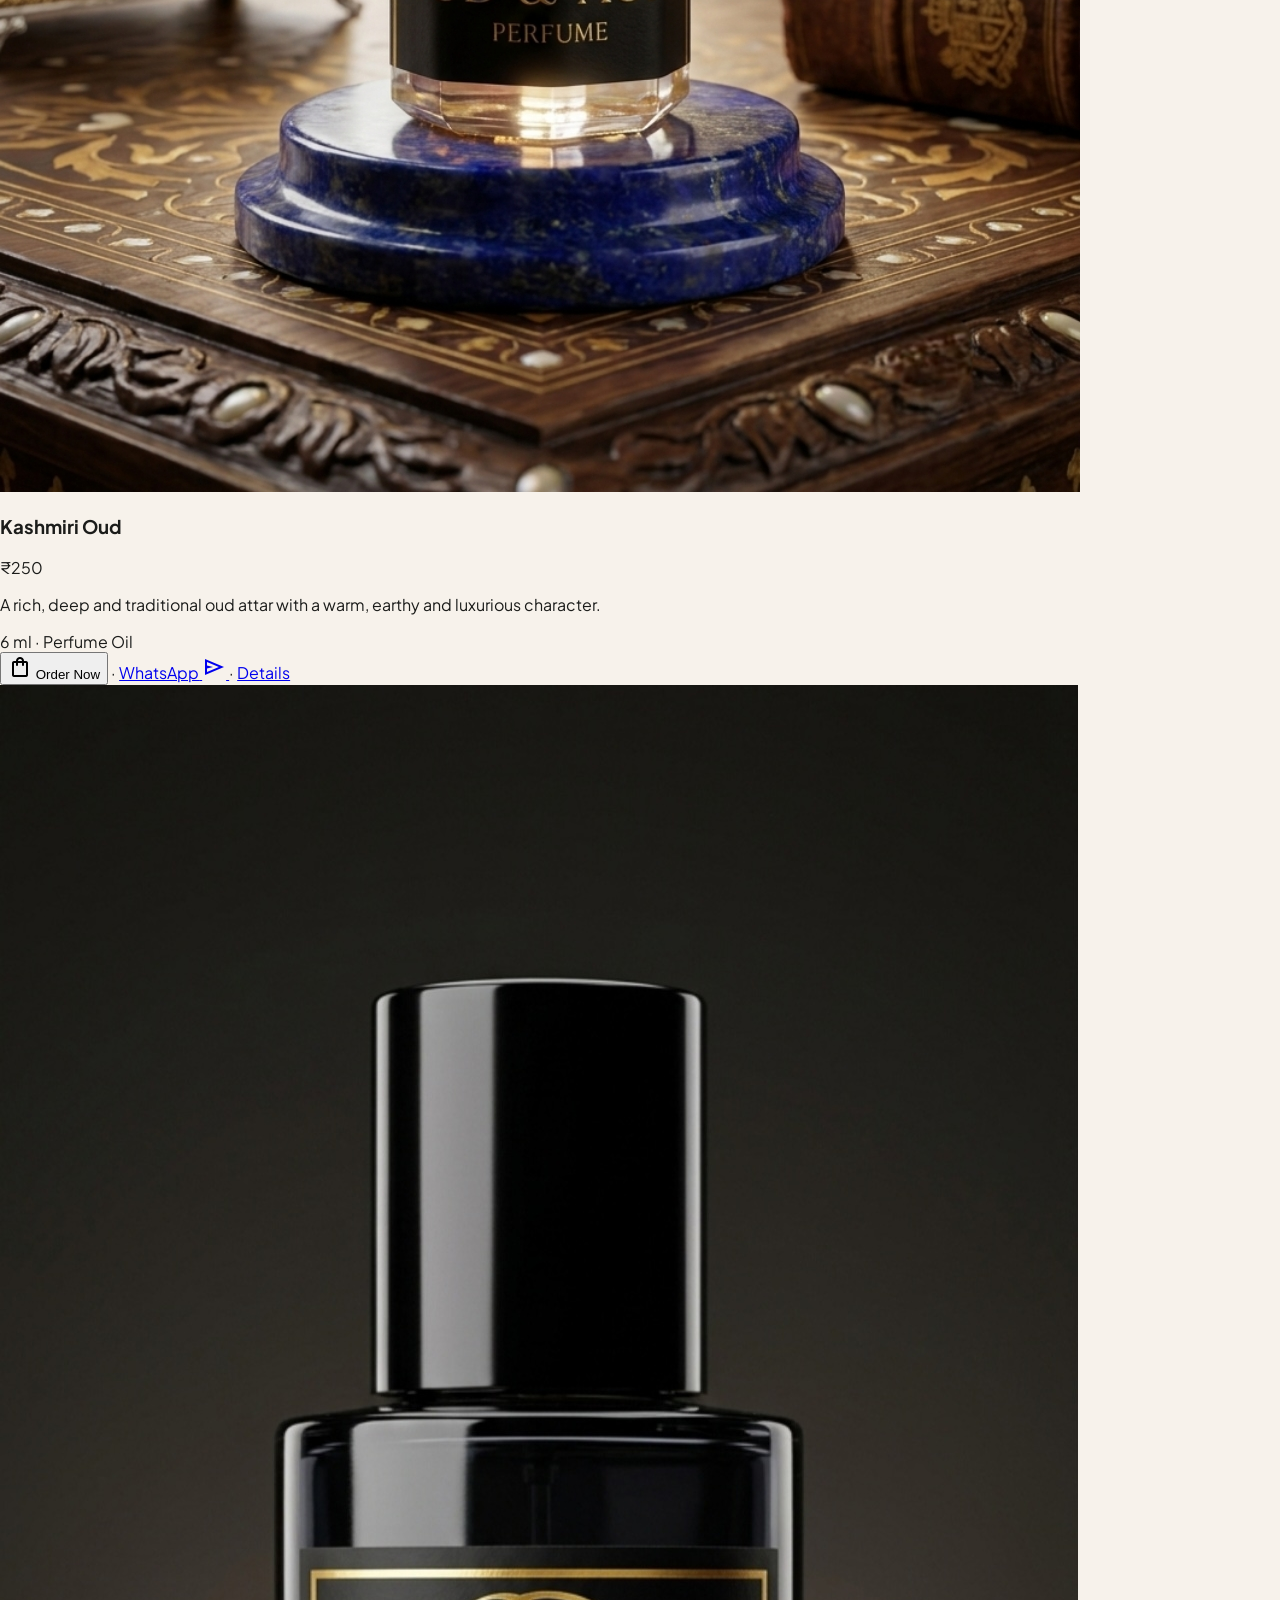
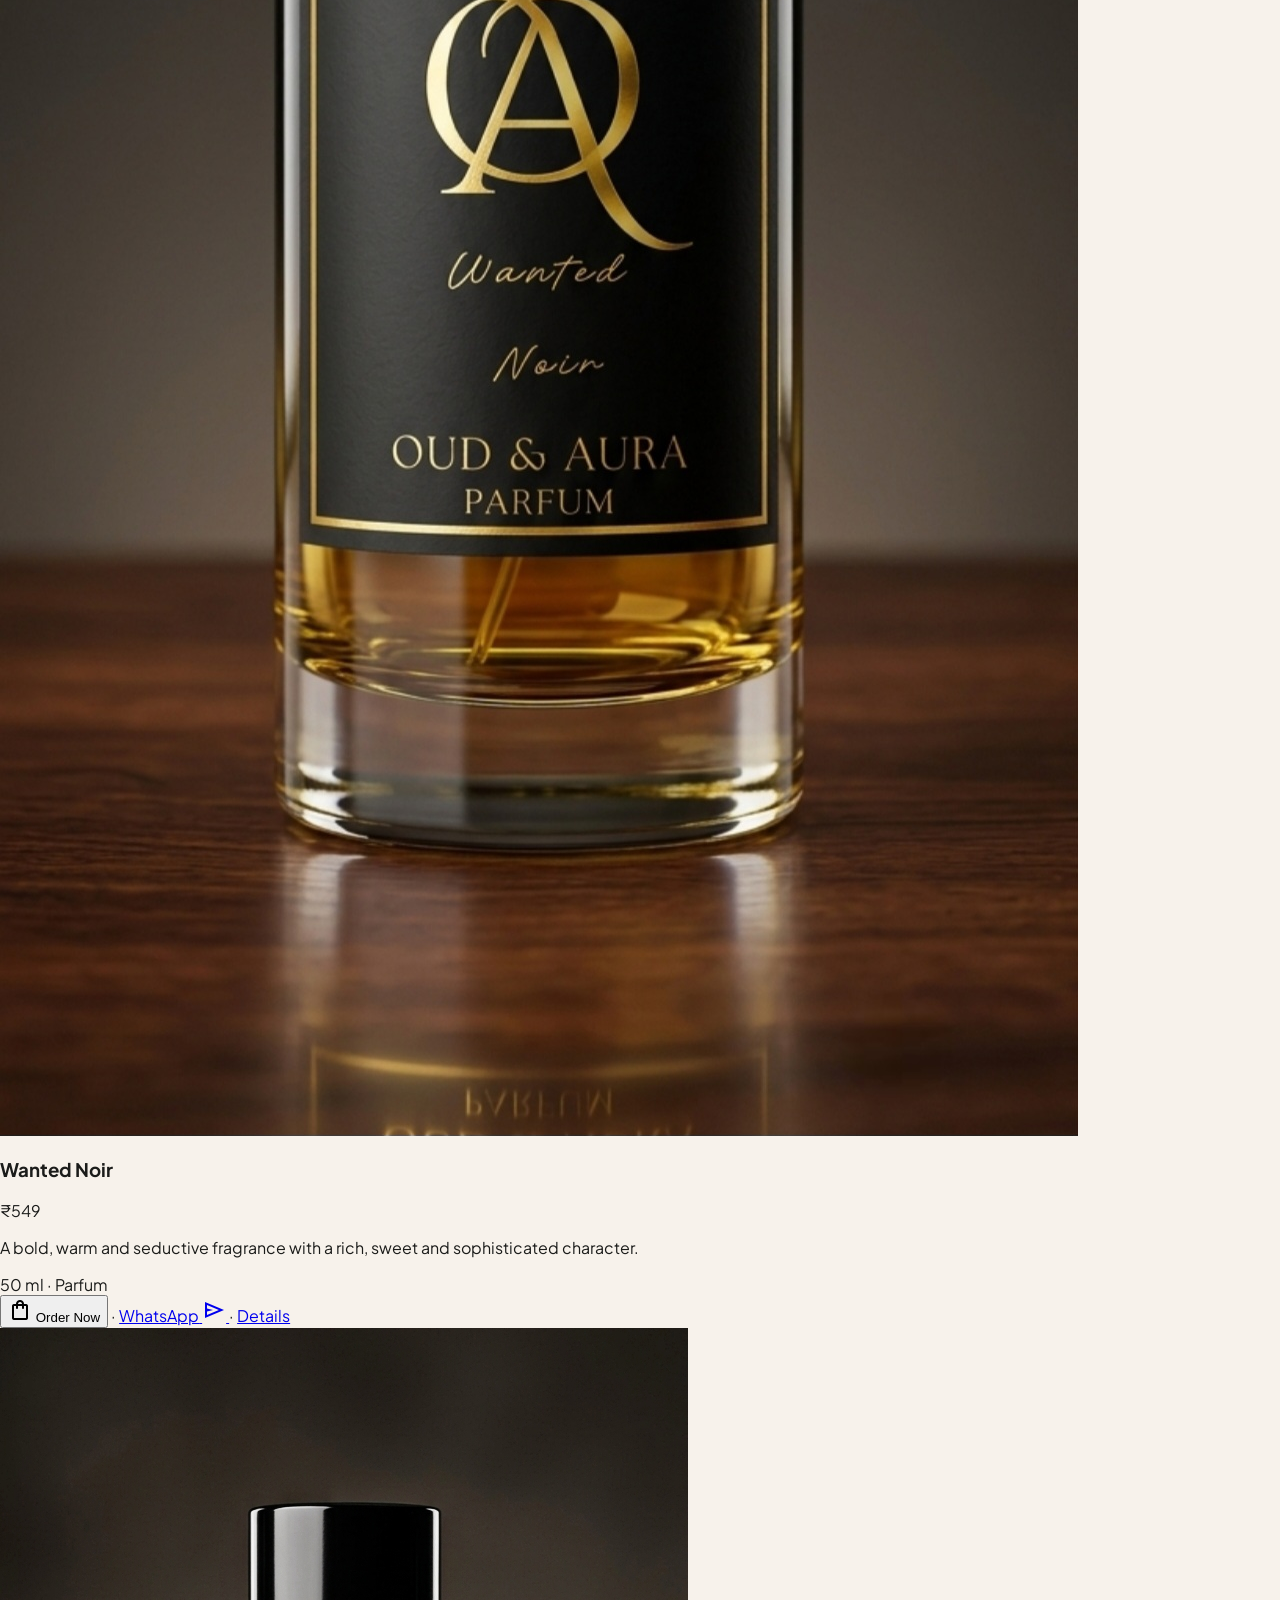
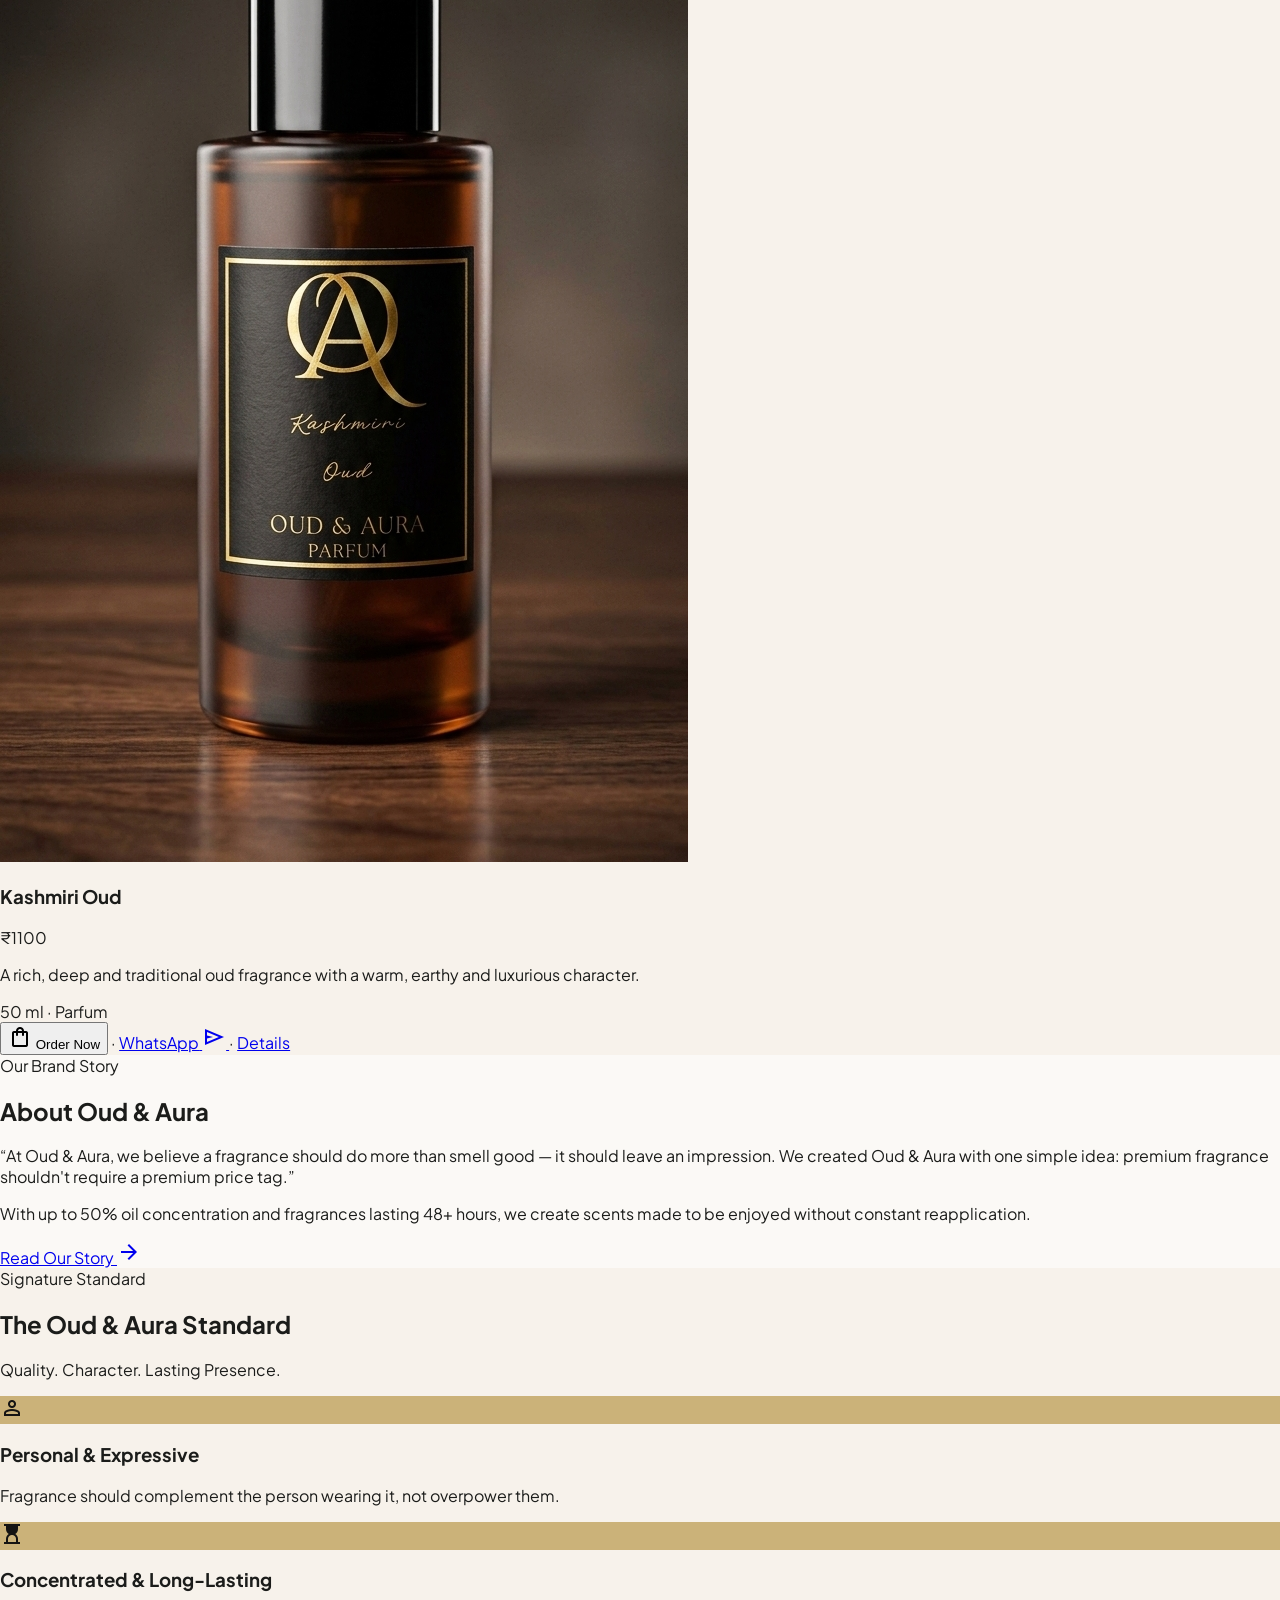
==== commit 5746b3db: "updated price" ====
--- a/index.html
+++ b/index.html
@@ -617,7 +617,7 @@
 
       // 2. Render Featured Collection Items
       const featuredList = document.getElementById("featuredCatalogueList");
-      const catalogueItems = PRODUCTS.filter(p => !p.isBestSeller).concat(PRODUCTS.filter(p => p.isBestSeller)).slice(0, 3);
+      const allProds = typeof getAllProducts === 'function' ? getAllProducts() : PRODUCTS; const catalogueItems = allProds.filter(p => !p.isBestSeller).concat(allProds.filter(p => p.isBestSeller)).slice(0, 3);
       if (featuredList && catalogueItems.length > 0) {
         featuredList.innerHTML = catalogueItems.map(p => `
           <div class="flex items-center p-3 rounded-lg bg-surface shadow-sm gap-3 border border-[#E5DDCF]/50">
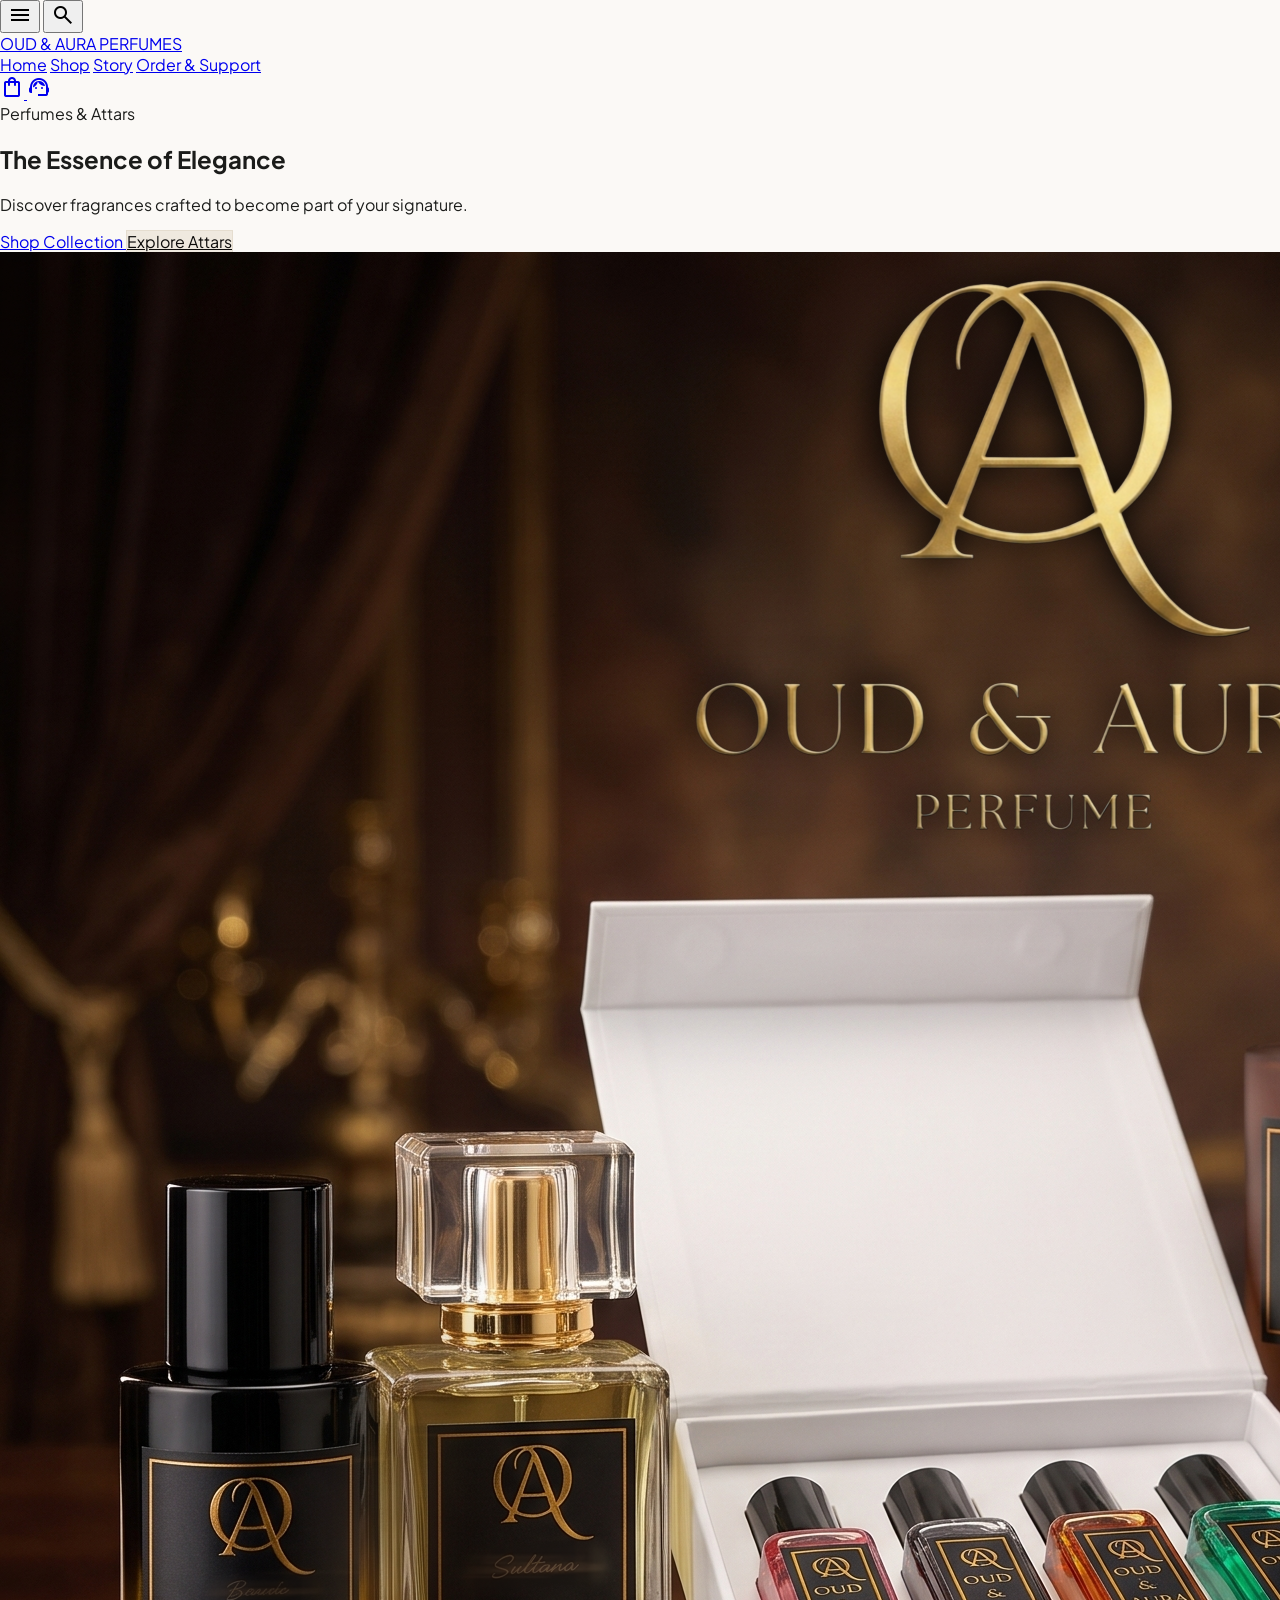
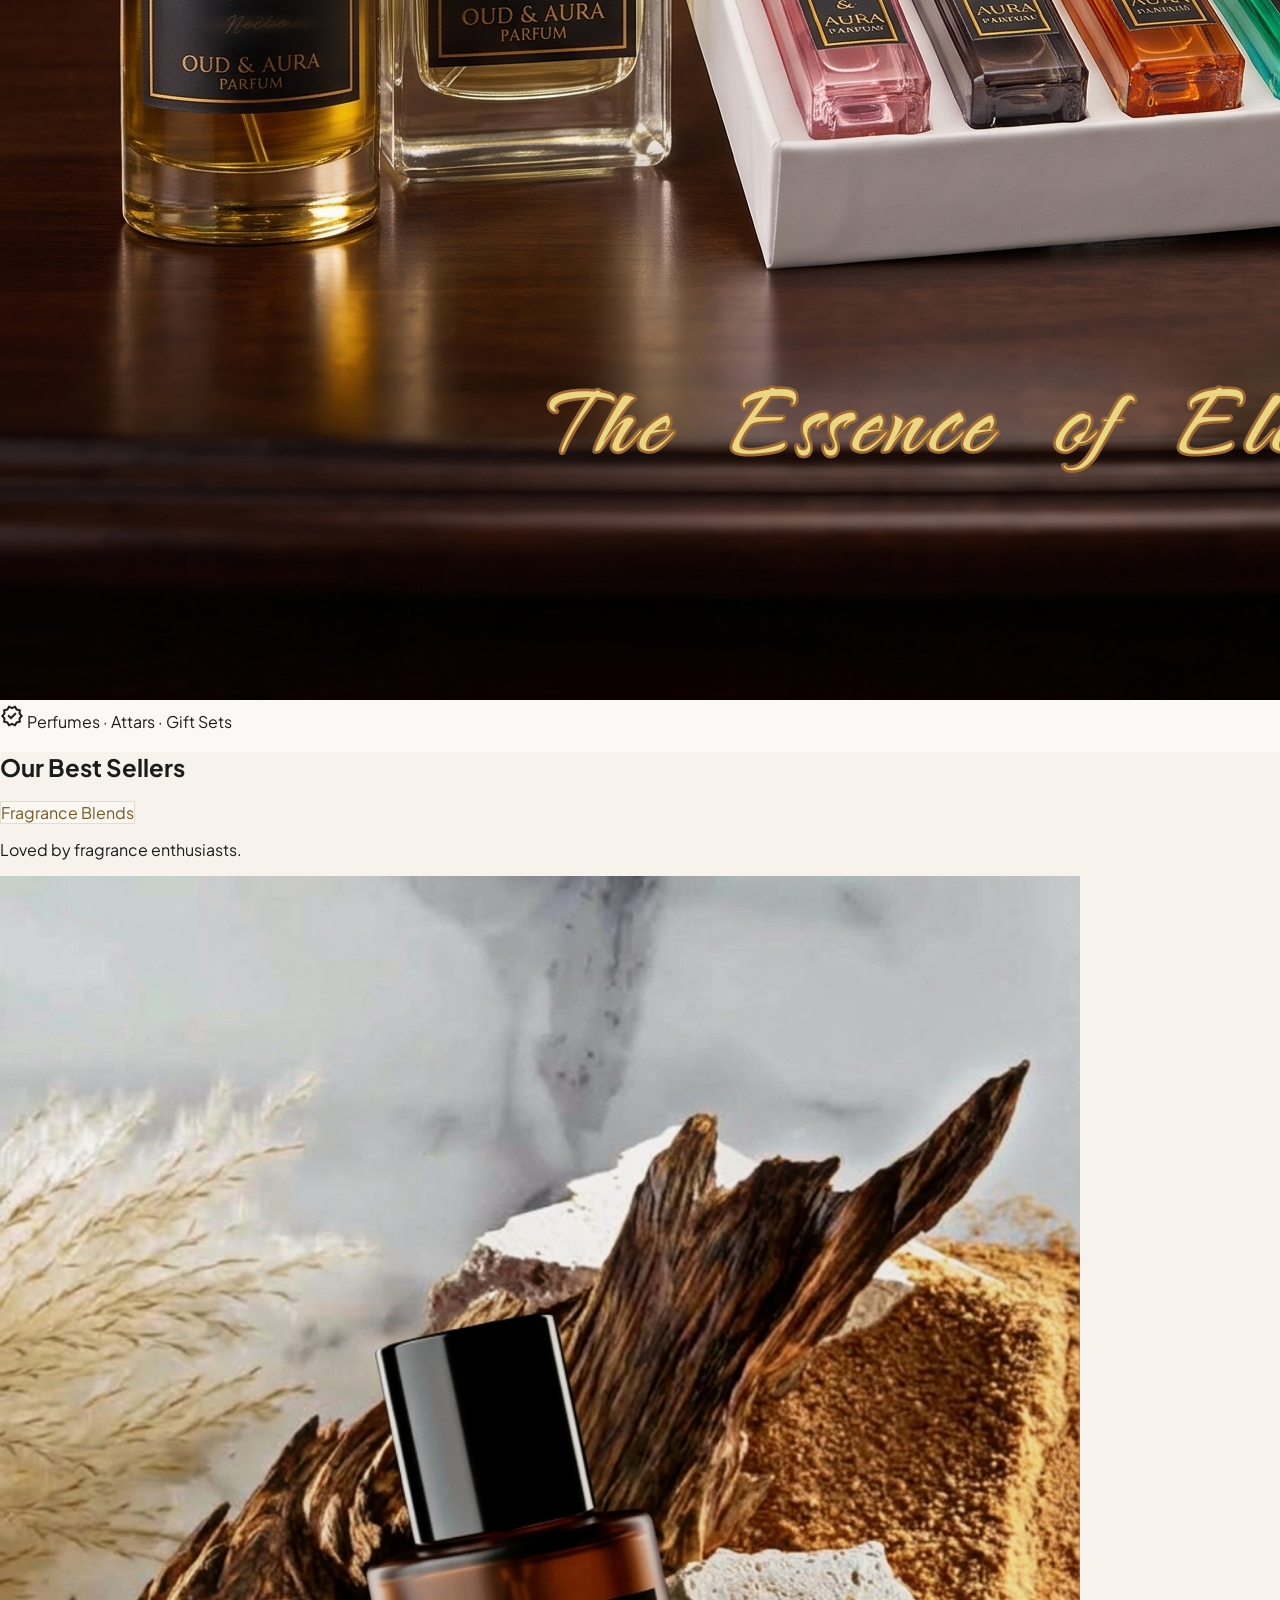
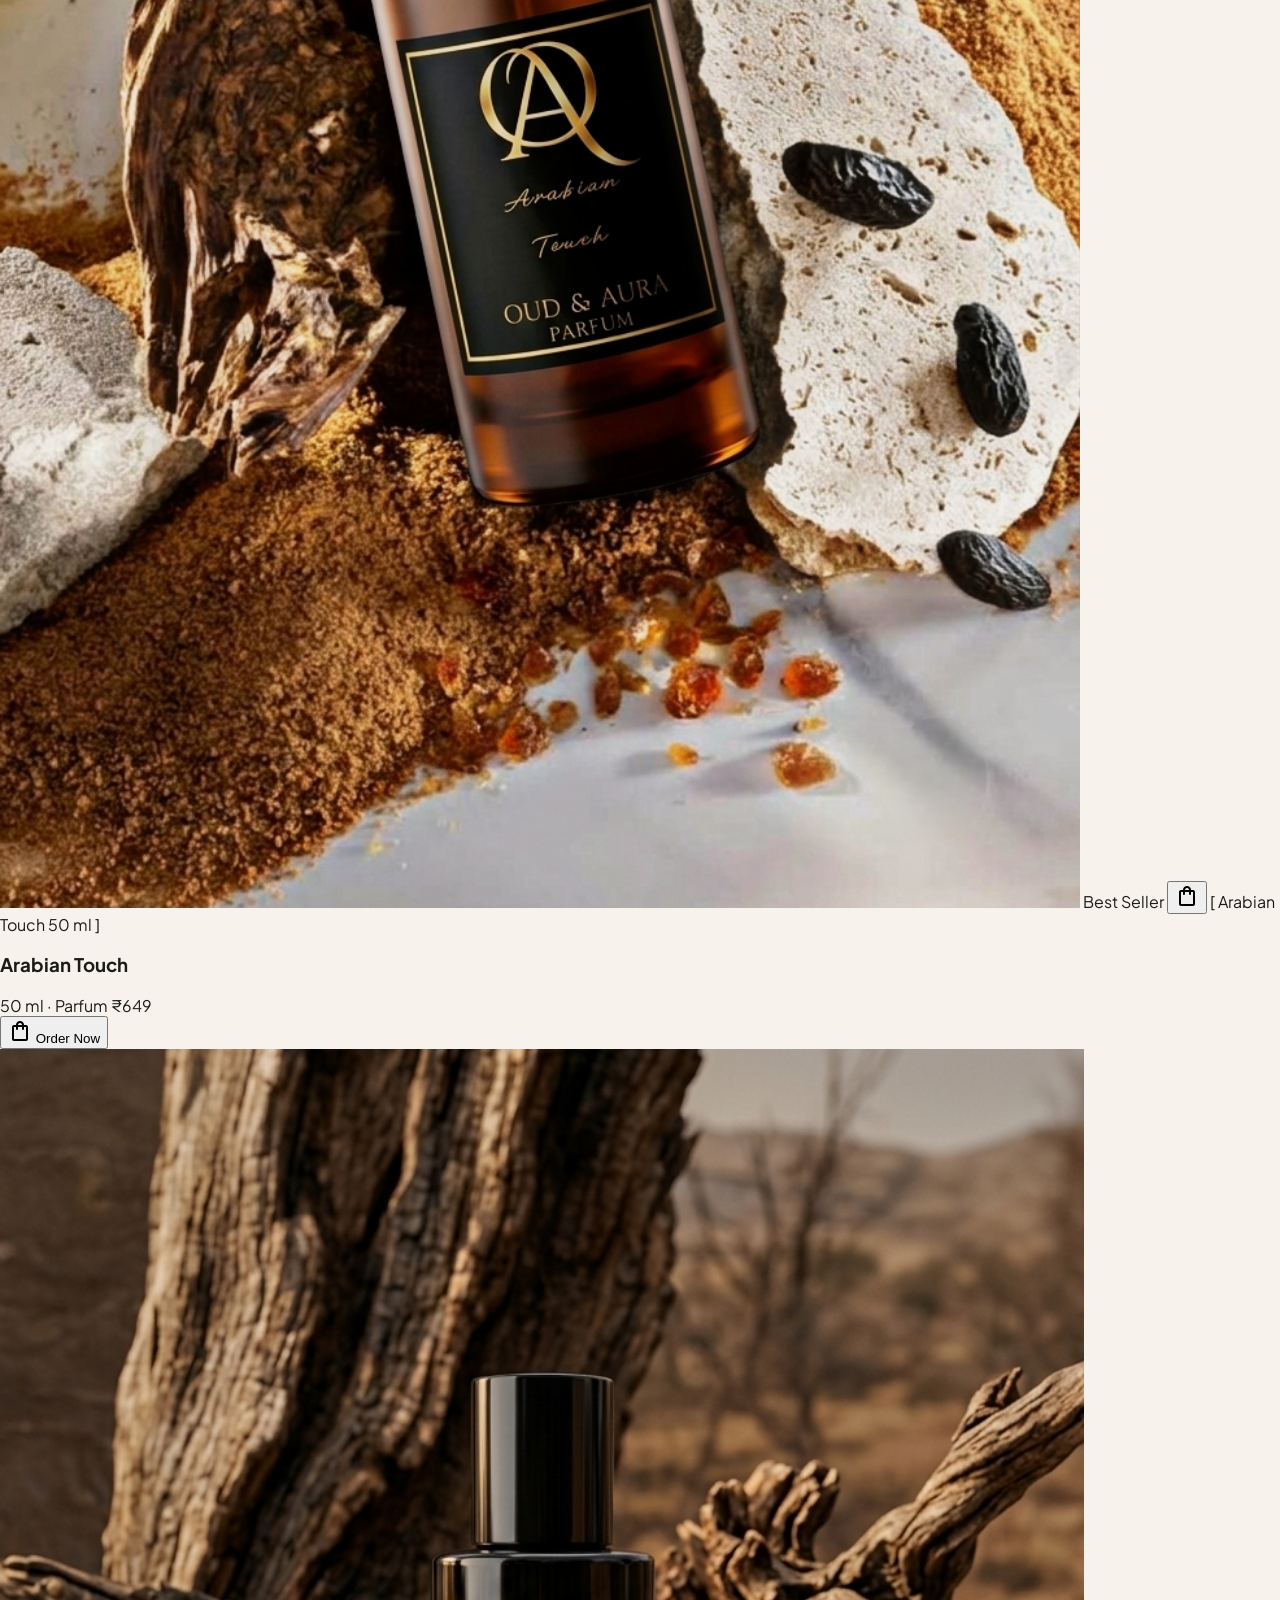
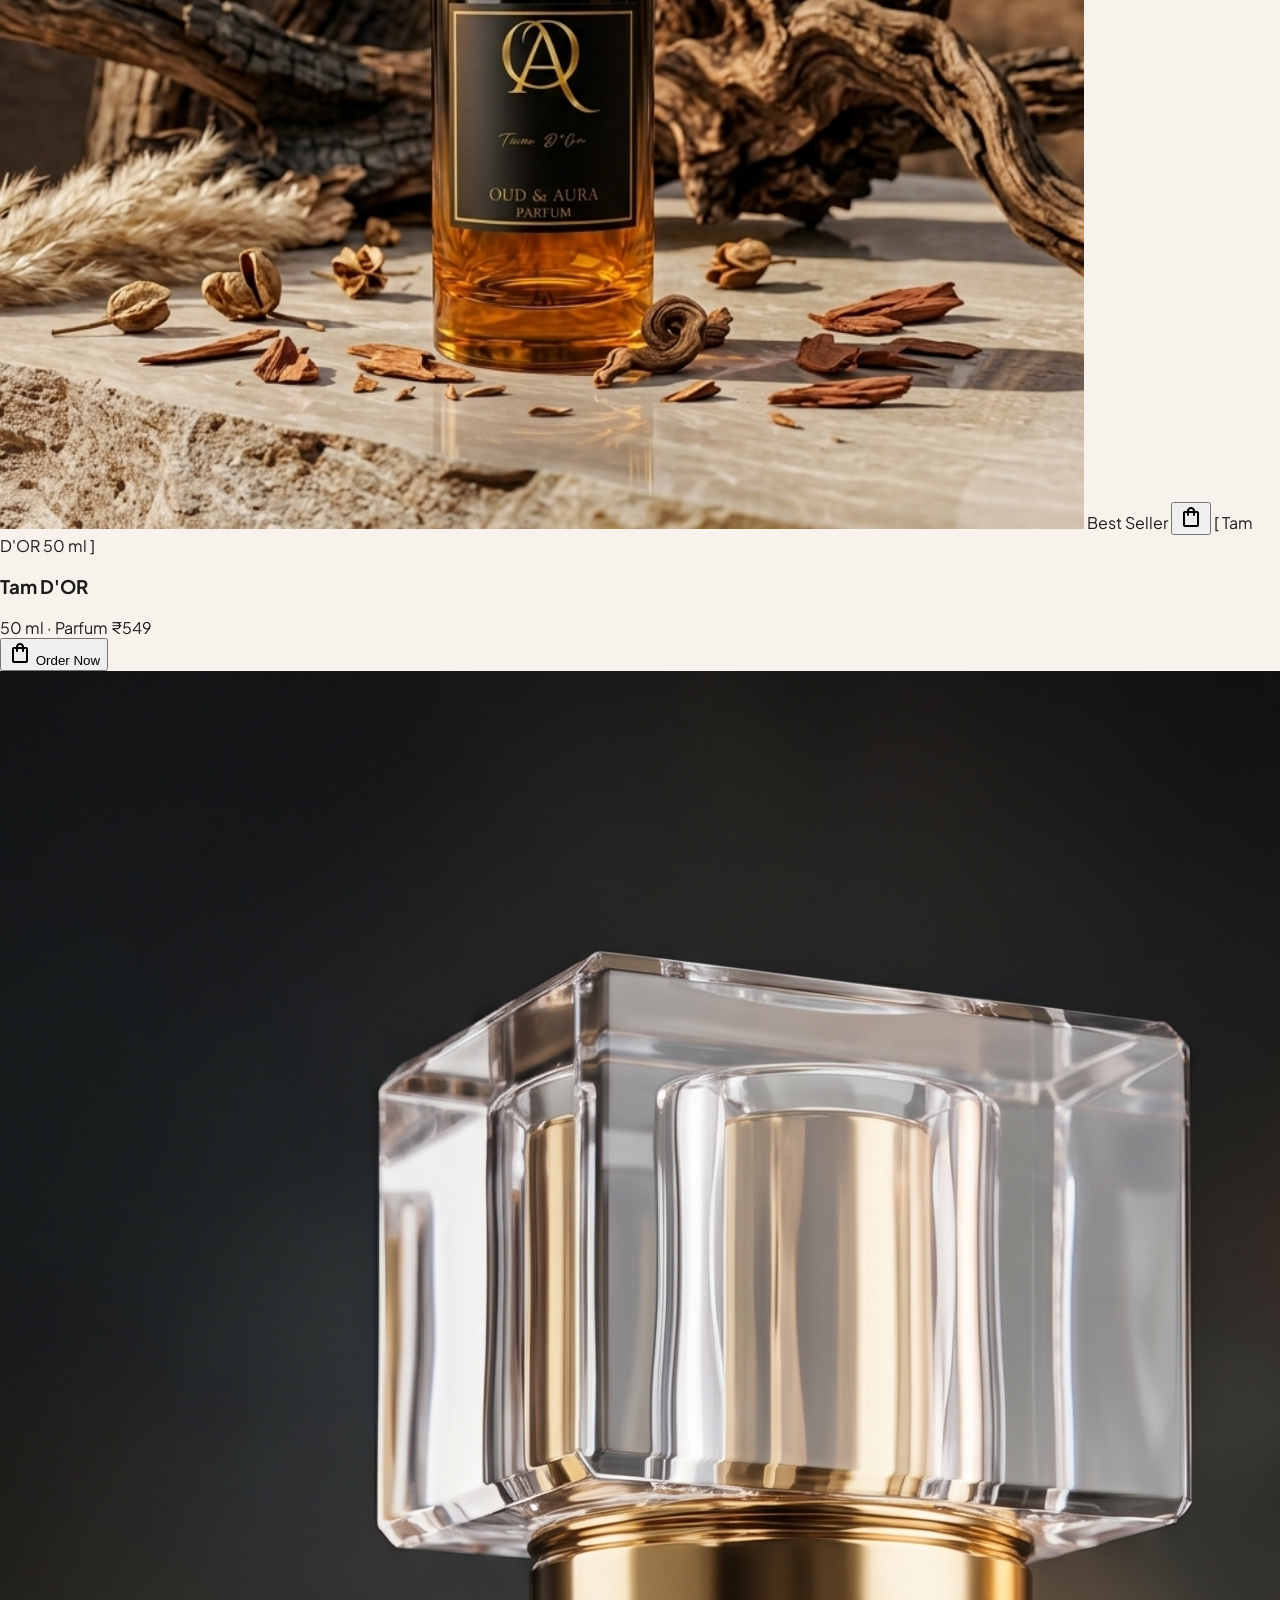
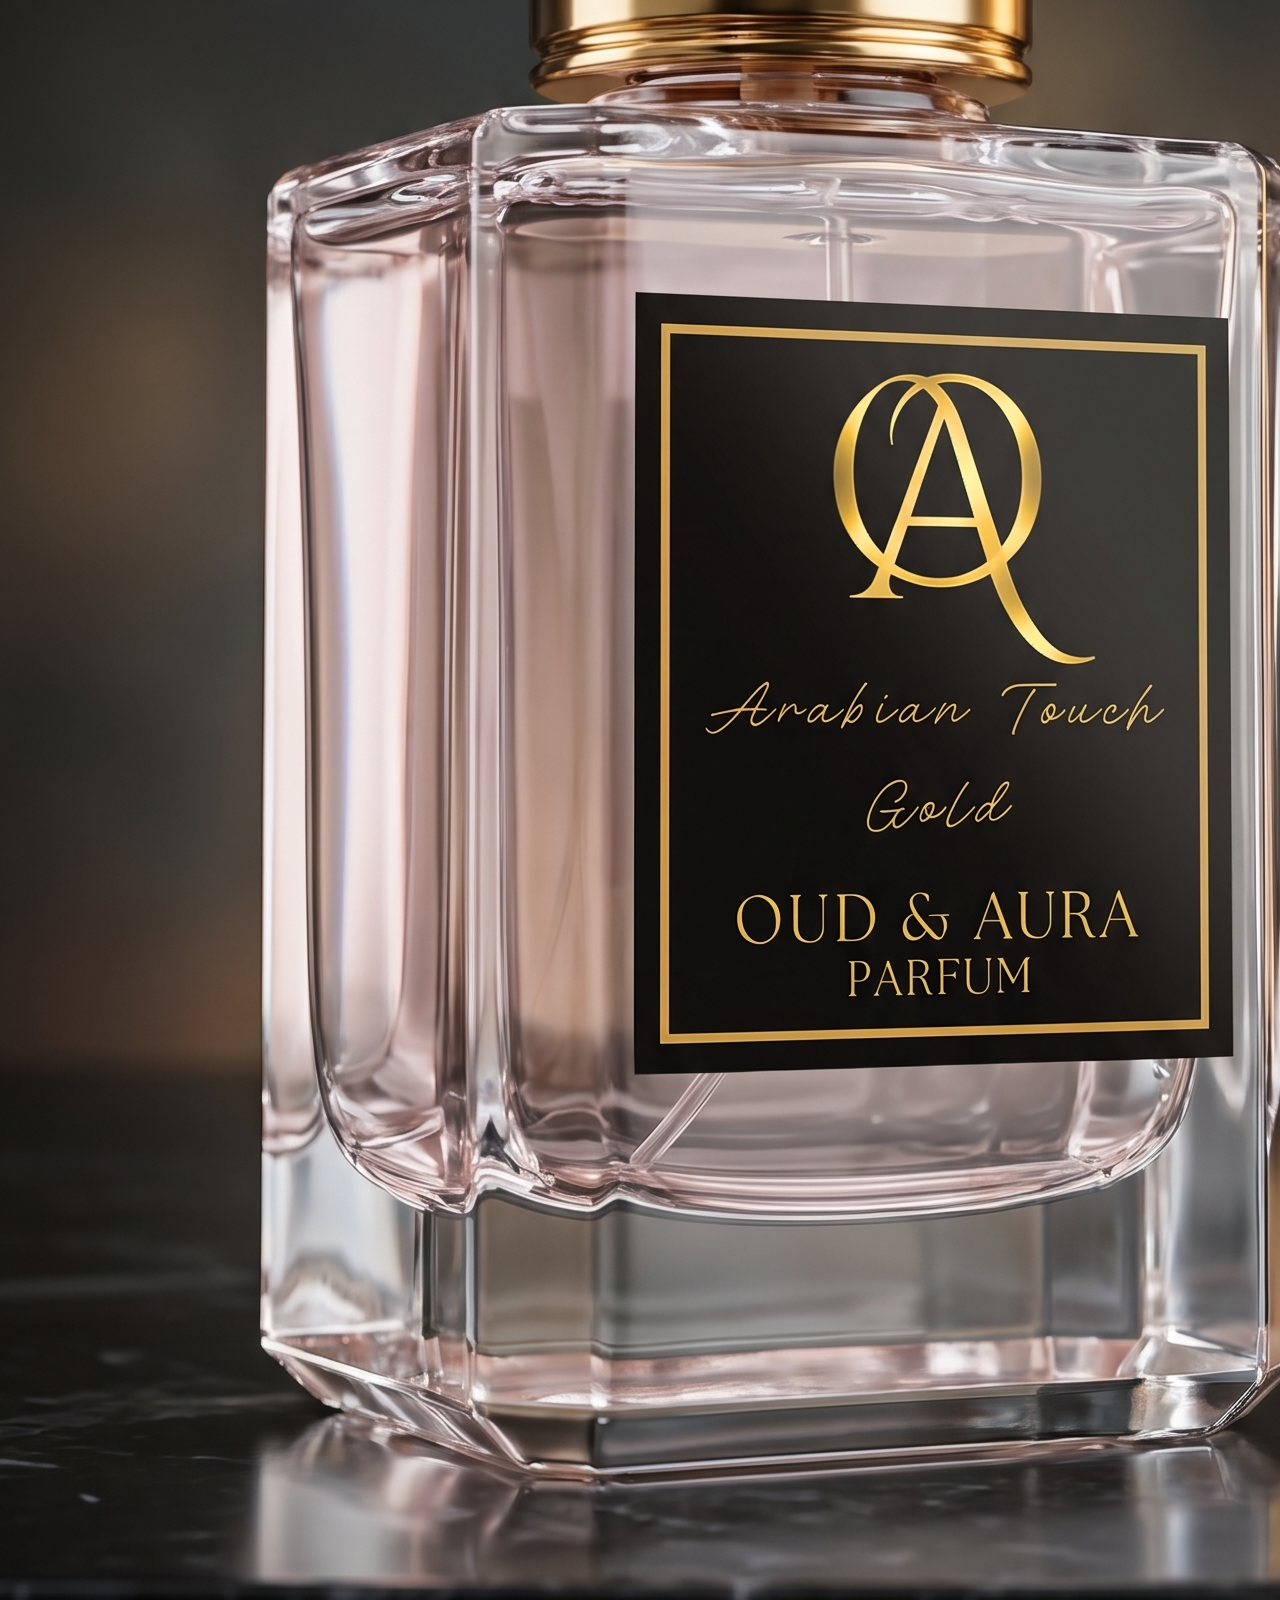
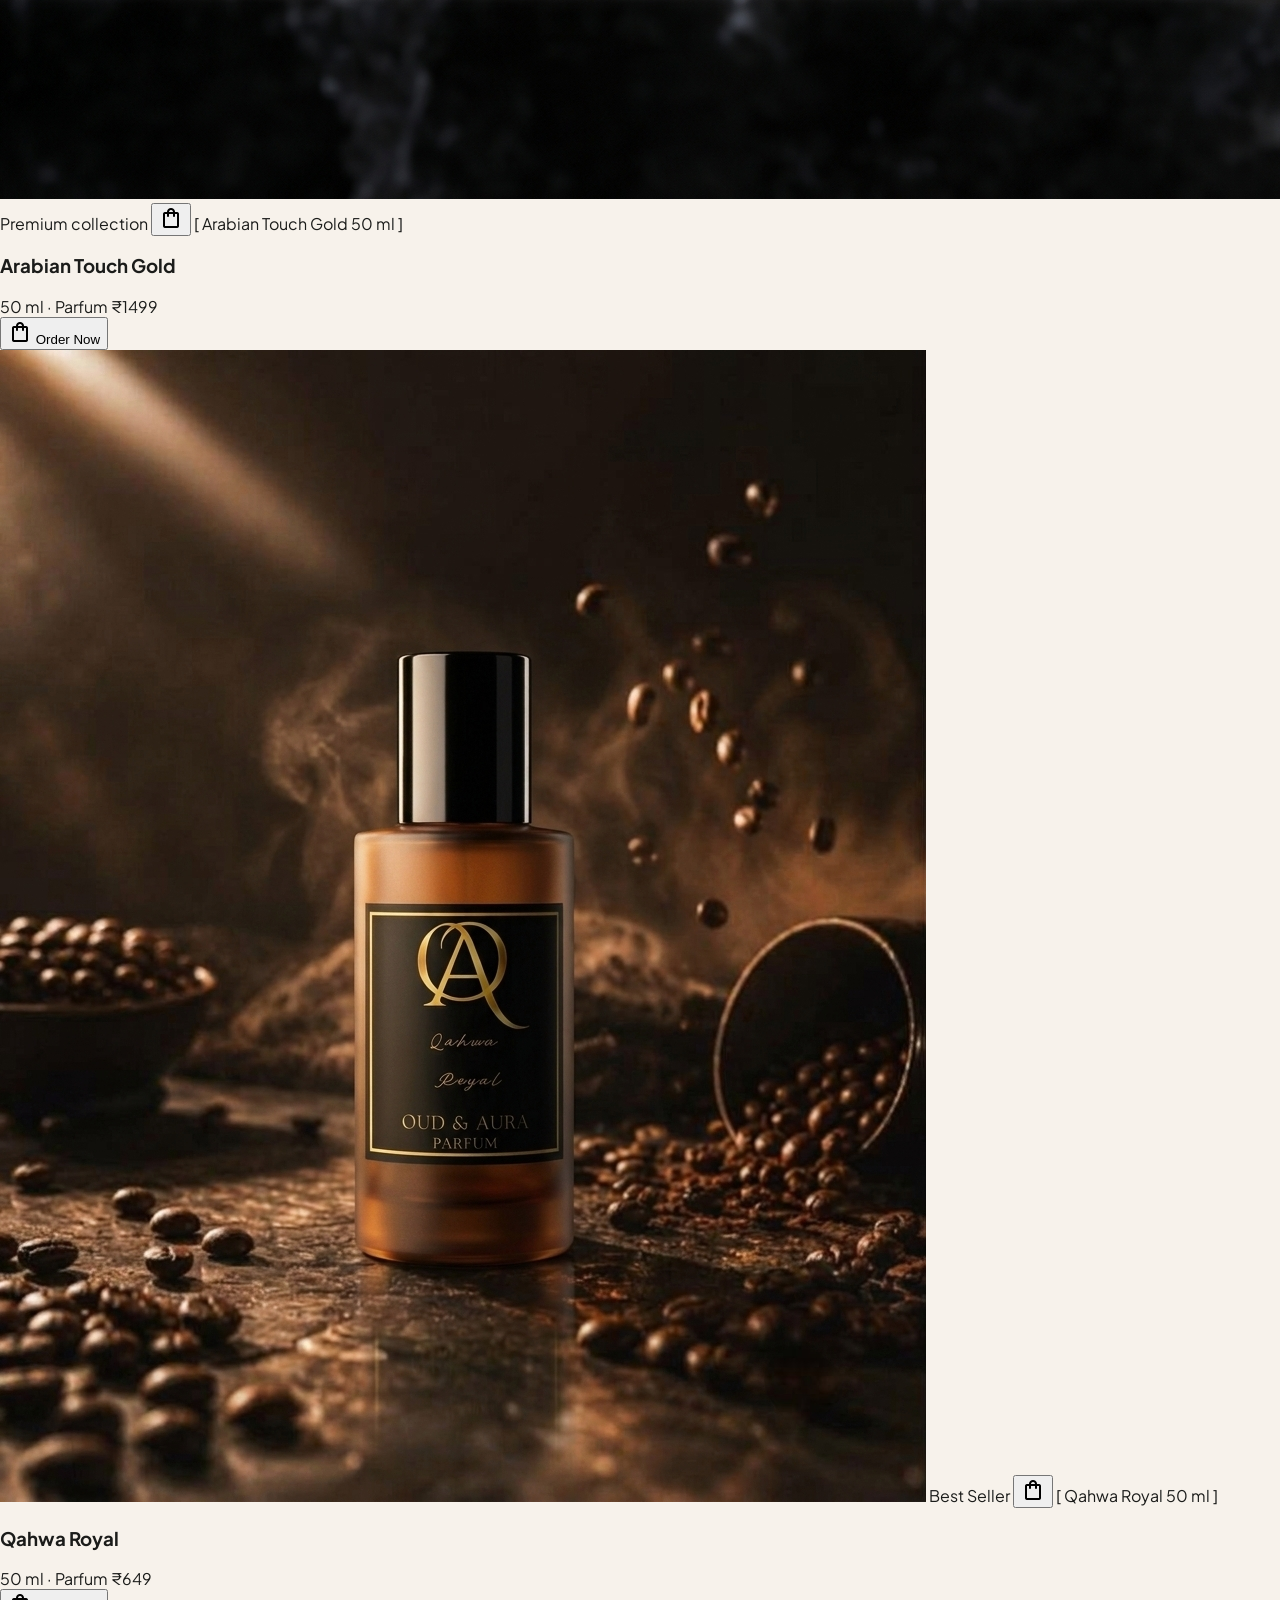
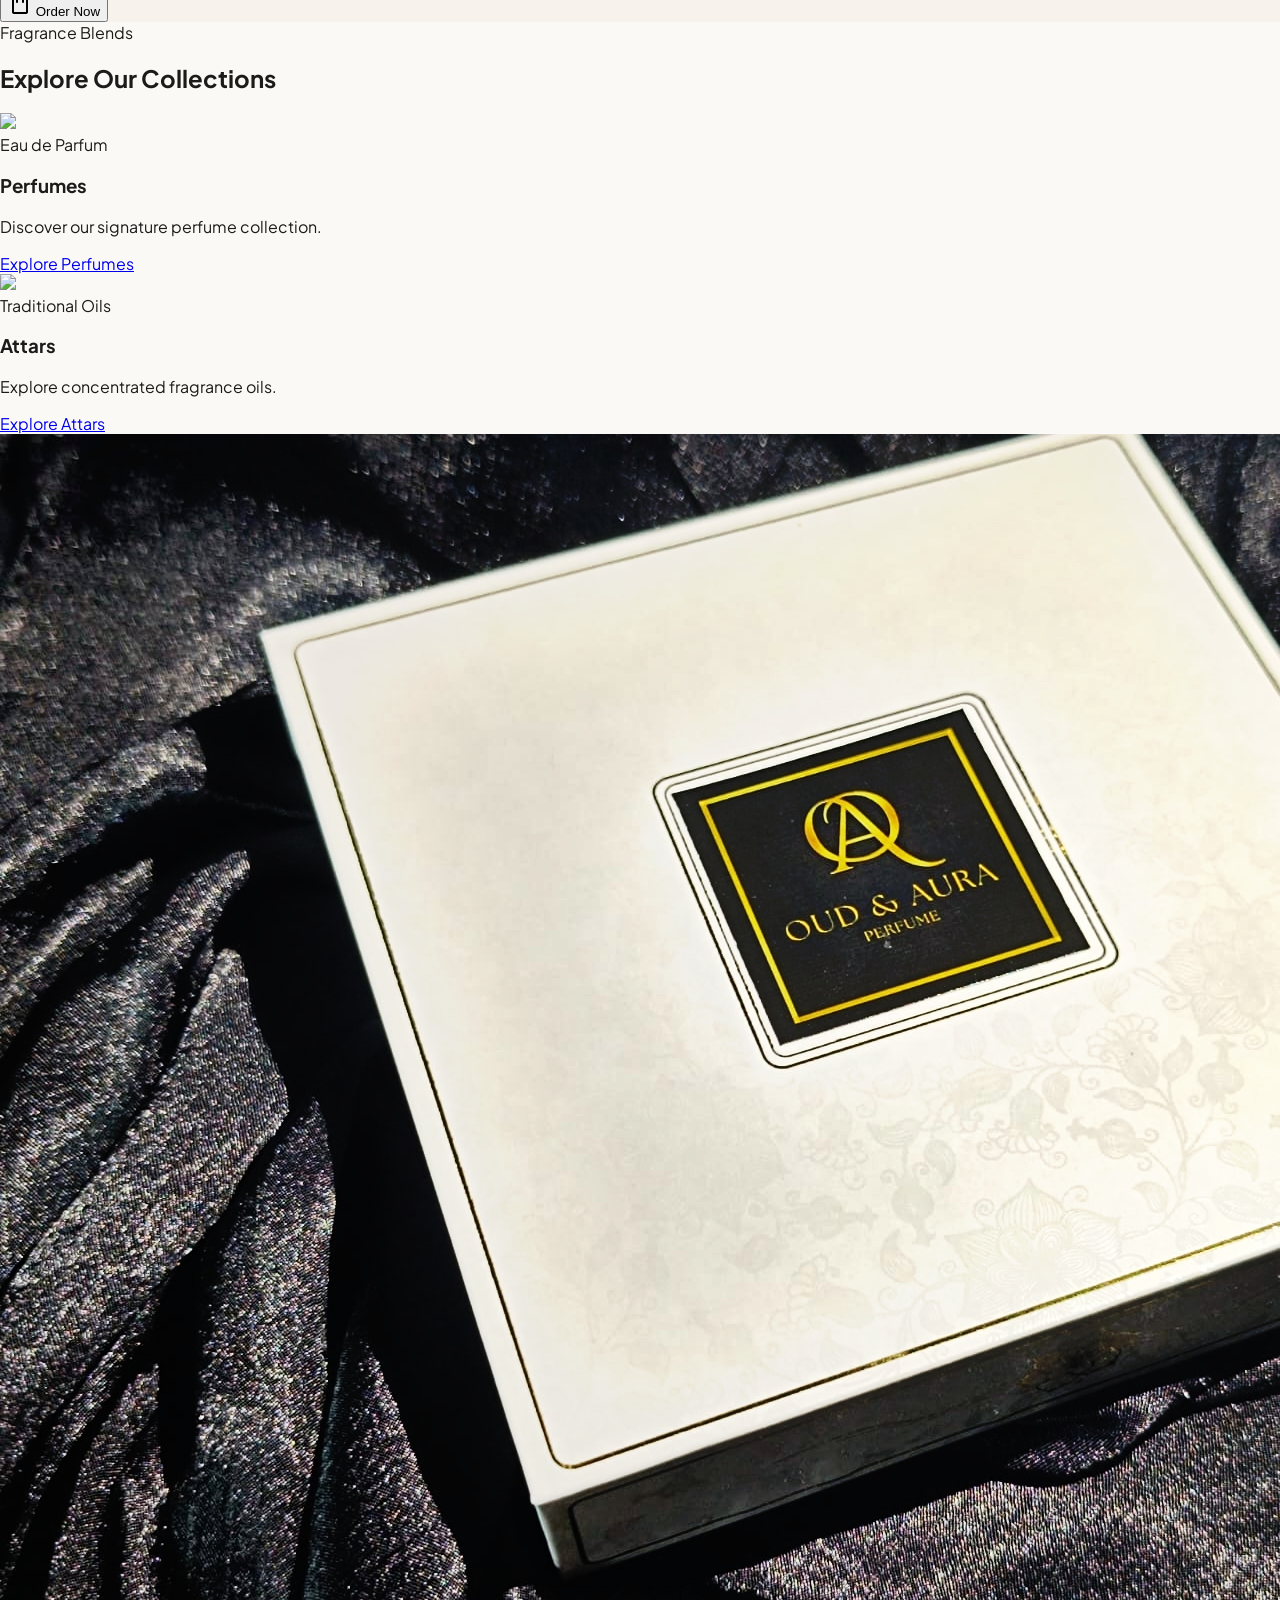
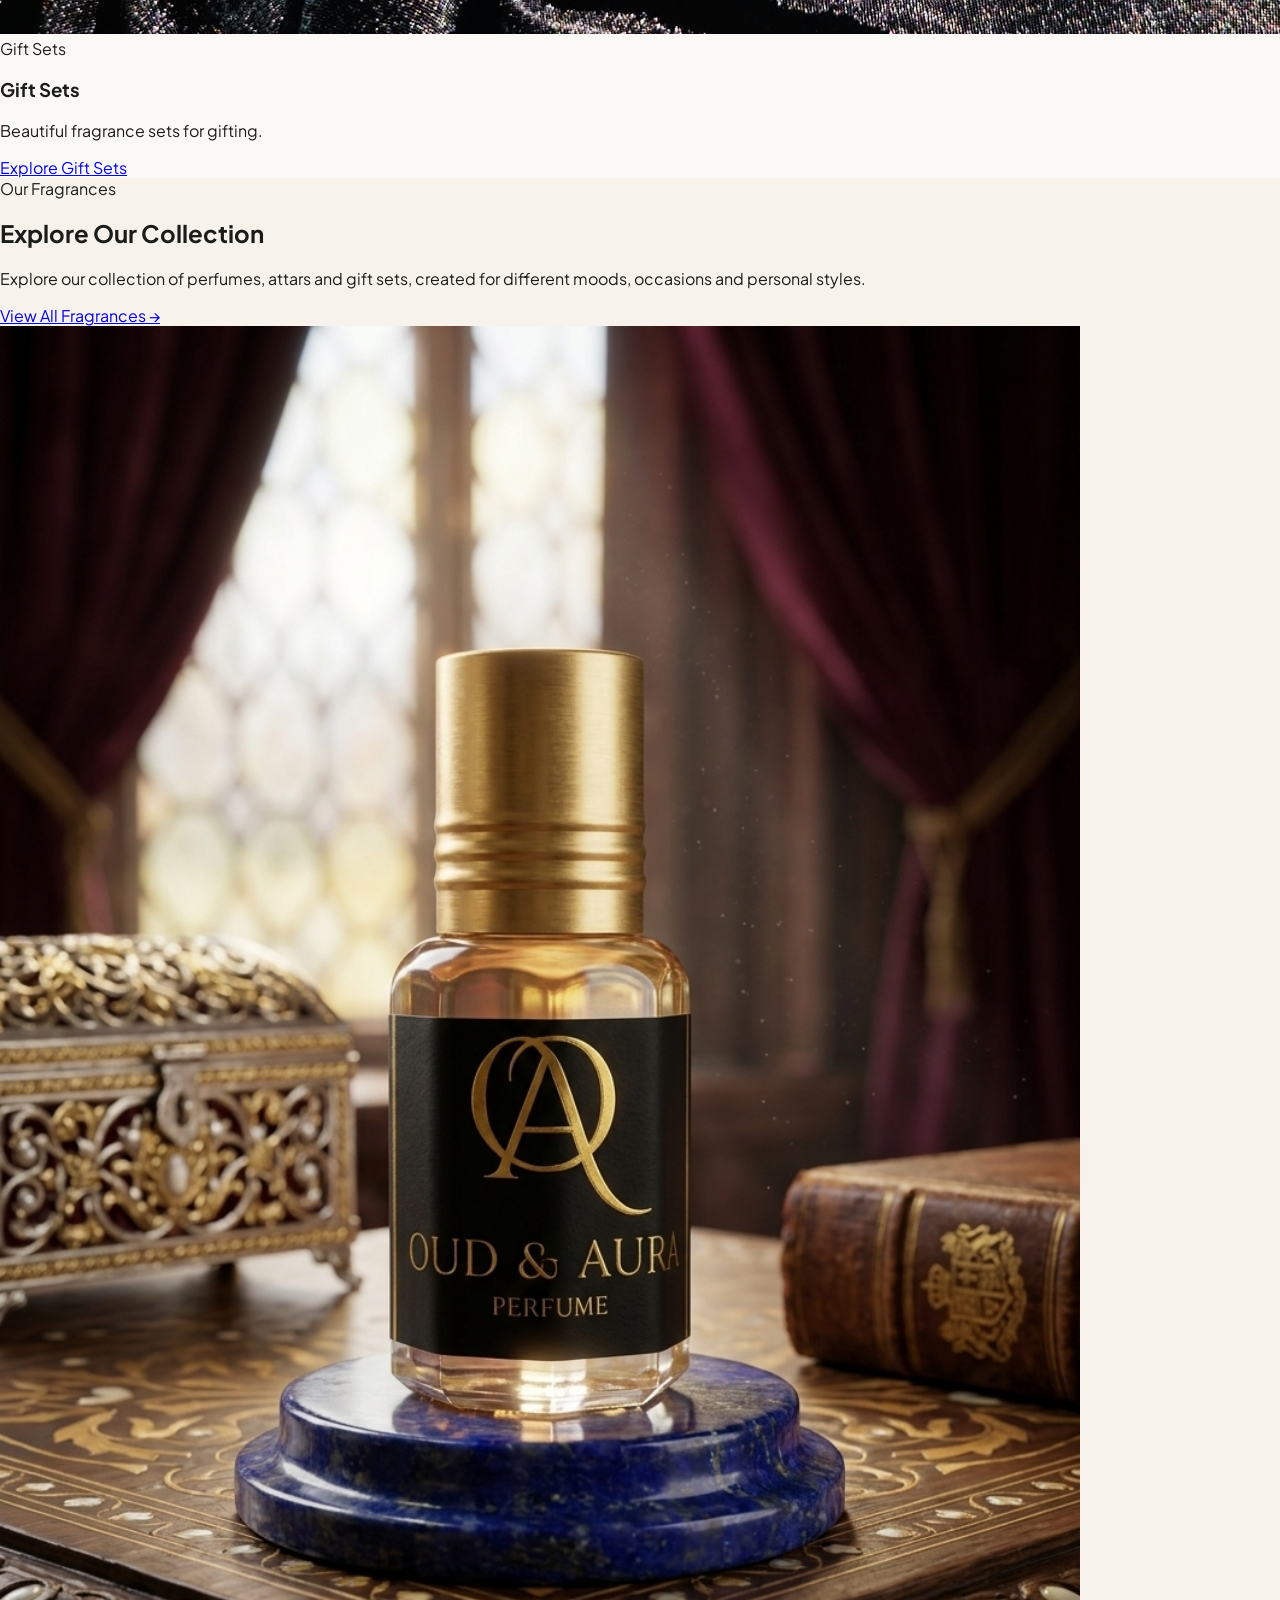
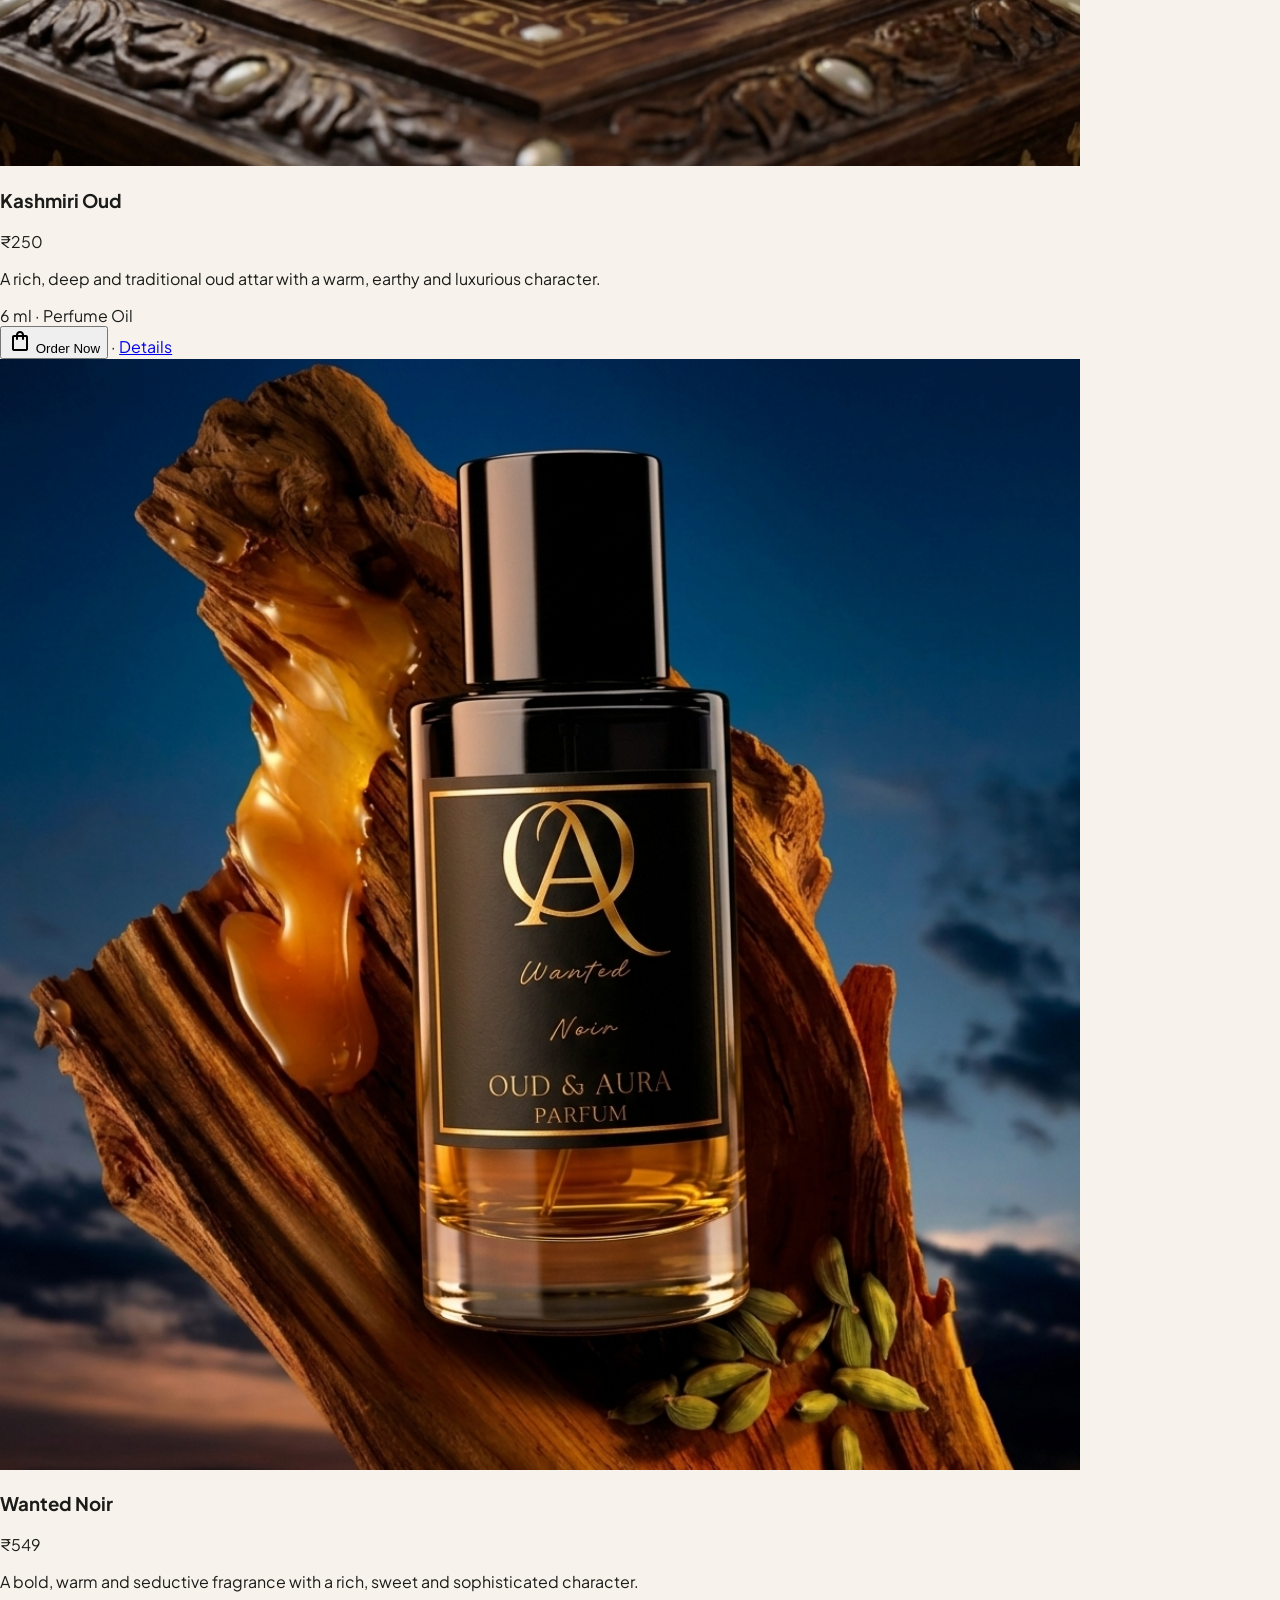
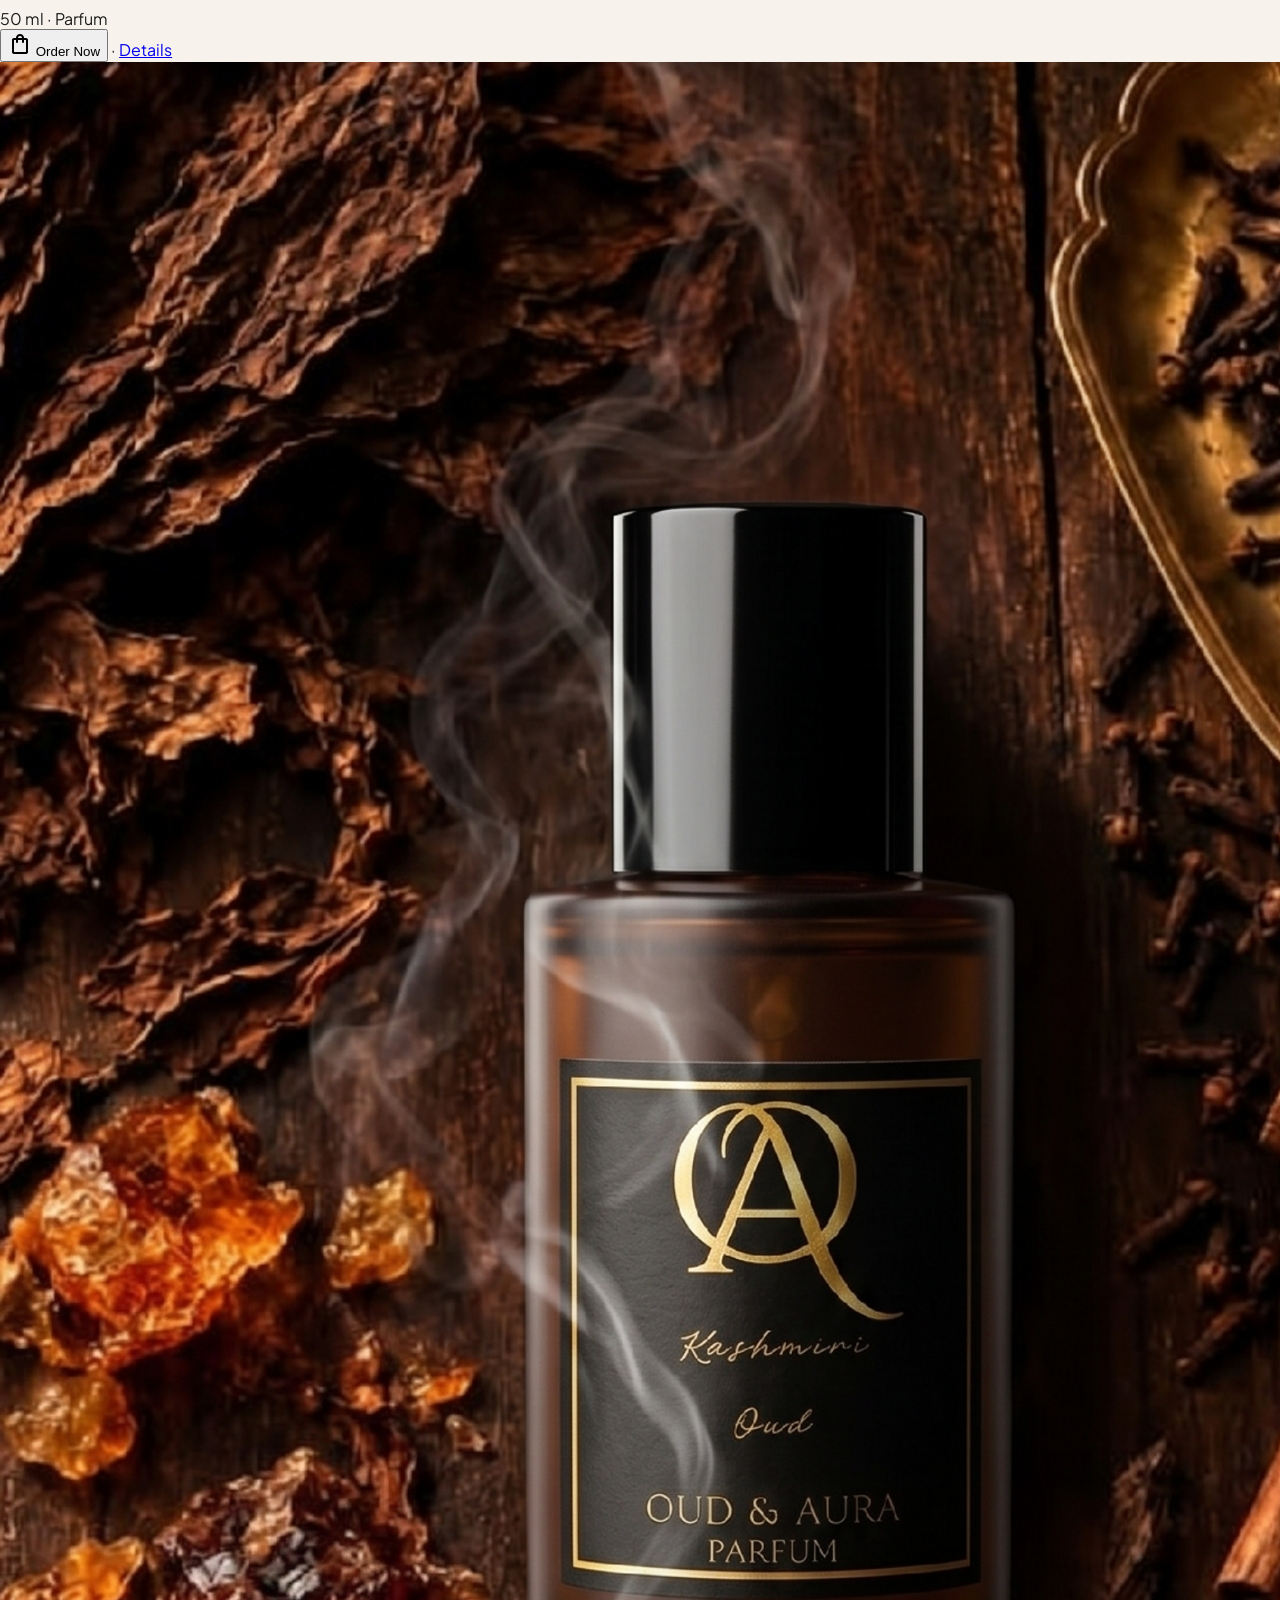
==== commit 983c6390: "many changes" ====
--- a/index.html
+++ b/index.html
@@ -122,7 +122,7 @@
         <!-- Editorial Product Hero Card -->
         <div class="relative w-full max-w-lg mx-auto rounded-2xl overflow-hidden bg-[#0D0C0B] shadow-md flex flex-col items-center border border-[#E5DDCF]/60">
           <div class="relative w-full aspect-square flex items-center justify-center overflow-hidden">
-            <img class="w-full h-full object-cover transition-transform duration-700 hover:scale-105" src="homepagelogo.jpg" alt="Oud &amp; Aura - The Essence Collection">
+            <img class="w-full h-full object-cover transition-transform duration-700 hover:scale-105" src="homepageoa.png" alt="Oud &amp; Aura - The Essence Collection">
           </div>
         </div>
 
@@ -360,7 +360,7 @@
             A versatile collection of four captivating fragrances (Arabian Touch, Tam D'Or, Ruh Arab, and Hawaz Rush), blending rich, warm, woody, and fresh characters for every mood, occasion, and gifting.
           </p>
           <div class="flex flex-col sm:flex-row gap-2">
-            <button onclick="event.stopPropagation(); addToCart('unisex_giftset', '4 × 20 ml', 777);" class="w-full py-3 bg-[#875200] hover:bg-[#6c4100] active:scale-[0.99] text-white font-label-caps text-label-caps uppercase tracking-wider text-center rounded transition-all flex items-center justify-center gap-2 cursor-pointer font-semibold shadow-xs" type="button">
+            <button onclick="event.stopPropagation(); addToCart('unisex_giftset', '4 × 20 ml', 777);" class="w-full py-3 bg-[#644c17] hover:bg-[#4e3b12] active:scale-[0.99] text-white font-label-caps text-label-caps uppercase tracking-wider text-center rounded transition-all flex items-center justify-center gap-2 cursor-pointer font-semibold shadow-xs" type="button">
               <span class="material-symbols-outlined text-[16px]">shopping_bag</span>
               <span>Order Now</span>
             </button>
@@ -574,11 +574,15 @@
   <script>
     // Home Page Specific Dynamic Content Hydration
     document.addEventListener("DOMContentLoaded", () => {
-      // 1. Render Best Sellers Only
+      // 1. Render Best Sellers Only (with shimmer skeleton loading state)
       const bestSellers = getBestSellers();
       const container = document.getElementById("bestSellersContainer");
       if (container && bestSellers.length > 0) {
-        container.innerHTML = bestSellers.slice(0, 4).map(product => `
+        renderWithSkeleton({
+          container,
+          skeletonHtml: getSkeletonCardHtml({ count: 4, aspectClass: "aspect-square", showButtons: true }),
+          renderData: () => {
+            container.innerHTML = bestSellers.slice(0, 4).map(product => `
           <div onclick="window.location.href='product.html?id=' + encodeURIComponent('${product.id}')" class="flex flex-col bg-[#FAF6F0] rounded-lg overflow-hidden shadow-sm p-3 border border-[#E5DDCF] product-card cursor-pointer transition-all hover:shadow-md">
             <div class="relative aspect-square rounded bg-[#EFE9DF] mb-2.5 overflow-hidden flex items-center justify-center">
               <img class="w-full h-full object-cover" src="${product.images[0]}" alt="${product.name}" onerror="this.src='https://via.placeholder.com/300?text=${encodeURIComponent(product.name)}'">
@@ -602,24 +606,26 @@
               <span class="font-body-md text-[14px] font-semibold text-[#0D0C0B] mt-1">${SITE_CONFIG.currencySymbol}${product.price}</span>
             </div>
             <div class="mt-3 flex flex-col gap-1.5">
-              <button onclick="event.stopPropagation(); addToCart('${product.id}', '${product.size}', ${product.price});" class="w-full py-2 text-center font-label-caps text-[10px] text-white uppercase tracking-wider bg-[#875200] hover:bg-[#6c4100] active:scale-[0.99] rounded flex items-center justify-center gap-1 transition-all cursor-pointer font-semibold shadow-xs" type="button">
+              <button onclick="event.stopPropagation(); addToCart('${product.id}', '${product.size}', ${product.price});" class="w-full py-2 text-center font-label-caps text-[10px] text-white uppercase tracking-wider bg-[#644c17] hover:bg-[#4e3b12] active:scale-[0.99] rounded flex items-center justify-center gap-1 transition-all cursor-pointer font-semibold shadow-xs" type="button">
                 <span class="material-symbols-outlined text-[13px] text-white">shopping_bag</span>
                 <span>Order Now</span>
               </button>
-              <a onclick="event.stopPropagation();" class="w-full py-2 text-center font-label-caps text-[10px] text-[#FAF6F0] uppercase tracking-wider bg-[#0D0C0B] hover:bg-[#141312] rounded flex items-center justify-center gap-1 transition-colors" href="${SITE_CONFIG.getProductWhatsAppUrl(product.name, product.size, product.price)}" target="_blank" rel="noopener">
-                <span>WhatsApp</span>
-                <span class="material-symbols-outlined text-[12px] text-[#CBB279]">send</span>
-              </a>
-            </div>
-          </div>
-        `).join("");
+            </div>
+          </div>
+            `).join("");
+          }
+        });
       }
 
-      // 2. Render Featured Collection Items
+      // 2. Render Featured Collection Items (with shimmer skeleton loading state)
       const featuredList = document.getElementById("featuredCatalogueList");
       const allProds = typeof getAllProducts === 'function' ? getAllProducts() : PRODUCTS; const catalogueItems = allProds.filter(p => !p.isBestSeller).concat(allProds.filter(p => p.isBestSeller)).slice(0, 3);
       if (featuredList && catalogueItems.length > 0) {
-        featuredList.innerHTML = catalogueItems.map(p => `
+        renderWithSkeleton({
+          container: featuredList,
+          skeletonHtml: getSkeletonRowHtml(3),
+          renderData: () => {
+            featuredList.innerHTML = catalogueItems.map(p => `
           <div class="flex items-center p-3 rounded-lg bg-surface shadow-sm gap-3 border border-[#E5DDCF]/50">
             <div class="w-20 h-20 rounded bg-surface-container flex-shrink-0 overflow-hidden relative">
               <img class="w-full h-full object-cover" src="${p.images[0]}" alt="${p.name}">
@@ -632,21 +638,18 @@
               <p class="font-body-sm text-[12px] text-on-surface-variant truncate">${p.shortDescription}</p>
               <span class="font-label-caps text-[10px] text-secondary mt-0.5">${p.size} · ${p.concentration}</span>
               <div class="flex items-center gap-2 mt-2">
-                <button onclick="event.stopPropagation(); addToCart('${p.id}', '${p.size}', ${p.price});" class="font-label-caps text-[10px] text-[#875200] font-semibold flex items-center gap-0.5 hover:underline cursor-pointer" type="button">
+                <button onclick="event.stopPropagation(); addToCart('${p.id}', '${p.size}', ${p.price});" class="font-label-caps text-[10px] text-[#644c17] hover:text-[#4e3b12] font-semibold flex items-center gap-0.5 hover:underline cursor-pointer" type="button">
                   <span class="material-symbols-outlined text-[12px]">shopping_bag</span>
                   <span>Order Now</span>
                 </button>
                 <span class="text-outline-variant text-[10px]">·</span>
-                <a class="font-label-caps text-[10px] text-secondary flex items-center gap-0.5 hover:underline" href="${SITE_CONFIG.getProductWhatsAppUrl(p.name, p.size, p.price)}" target="_blank" rel="noopener">
-                  <span>WhatsApp</span>
-                  <span class="material-symbols-outlined text-[12px]">send</span>
-                </a>
-                <span class="text-outline-variant text-[10px]">·</span>
                 <a class="font-label-caps text-[10px] text-primary underline hover:text-secondary" href="product.html?id=${encodeURIComponent(p.id)}">Details</a>
               </div>
             </div>
           </div>
-        `).join("");
+            `).join("");
+          }
+        });
       }
 
       // 3. Setup Gift Set WhatsApp CTA
--- a/css/styles.css
+++ b/css/styles.css
@@ -29,7 +29,7 @@
   --secondary: #875200;
   --secondary-amber: #b57419;
   --gold-accent: #cbb279;
-  --gold-bright: #d4af37;
+  --gold-bright: #cbb279;
   --on-secondary: #ffffff;
   --secondary-container: #feb154;
   
@@ -185,3 +185,95 @@
   opacity: 1;
   transform: translateY(0);
 }
+
+
+/* Best Seller Badge Styling */
+.badge-bestseller,
+.bestseller-badge,
+[data-badge="Best Seller"],
+.badge-gold {
+  background-color: #cbb279 !important;
+  color: #141312 !important;
+  font-weight: 600;
+}
+
+/* ==========================================================================
+   Shimmer Skeleton Loading States
+   ========================================================================== */
+@keyframes oudShimmer {
+  0% {
+    background-position: 200% 0;
+  }
+  100% {
+    background-position: -200% 0;
+  }
+}
+
+.skeleton-shimmer {
+  background: linear-gradient(
+    105deg,
+    #efe9df 0%,
+    #efe9df 38%,
+    #faf6f0 48%,
+    #efe9df 58%,
+    #efe9df 100%
+  );
+  background-size: 200% 100%;
+  animation: oudShimmer 1.55s infinite linear;
+}
+
+.skeleton-card {
+  background-color: #faf6f0;
+  border: 1px solid #e5ddcf;
+  border-radius: 0.75rem;
+  display: flex;
+  flex-direction: column;
+  overflow: hidden;
+}
+
+.skeleton-image {
+  width: 100%;
+  border-radius: 0.5rem;
+  position: relative;
+  overflow: hidden;
+}
+
+.skeleton-line {
+  height: 0.875rem;
+  border-radius: 0.25rem;
+}
+
+.skeleton-line-sm {
+  height: 0.625rem;
+  border-radius: 0.25rem;
+}
+
+.skeleton-pill {
+  height: 1.125rem;
+  border-radius: 9999px;
+}
+
+.skeleton-btn {
+  height: 2.125rem;
+  border-radius: 0.25rem;
+  width: 100%;
+}
+
+@media (prefers-reduced-motion: reduce) {
+  .skeleton-shimmer {
+    animation: none;
+    background: #efe9df;
+  }
+}
+
+/* Floating WhatsApp Button Scroll Visibility */
+.floating-whatsapp-aside {
+  transition: transform 0.3s cubic-bezier(0.22, 1, 0.36, 1), opacity 0.25s ease;
+}
+
+.floating-whatsapp-aside.is-hidden,
+.floating-whatsapp-aside.is-hidden a {
+  opacity: 0;
+  transform: translateY(24px);
+  pointer-events: none !important;
+}
